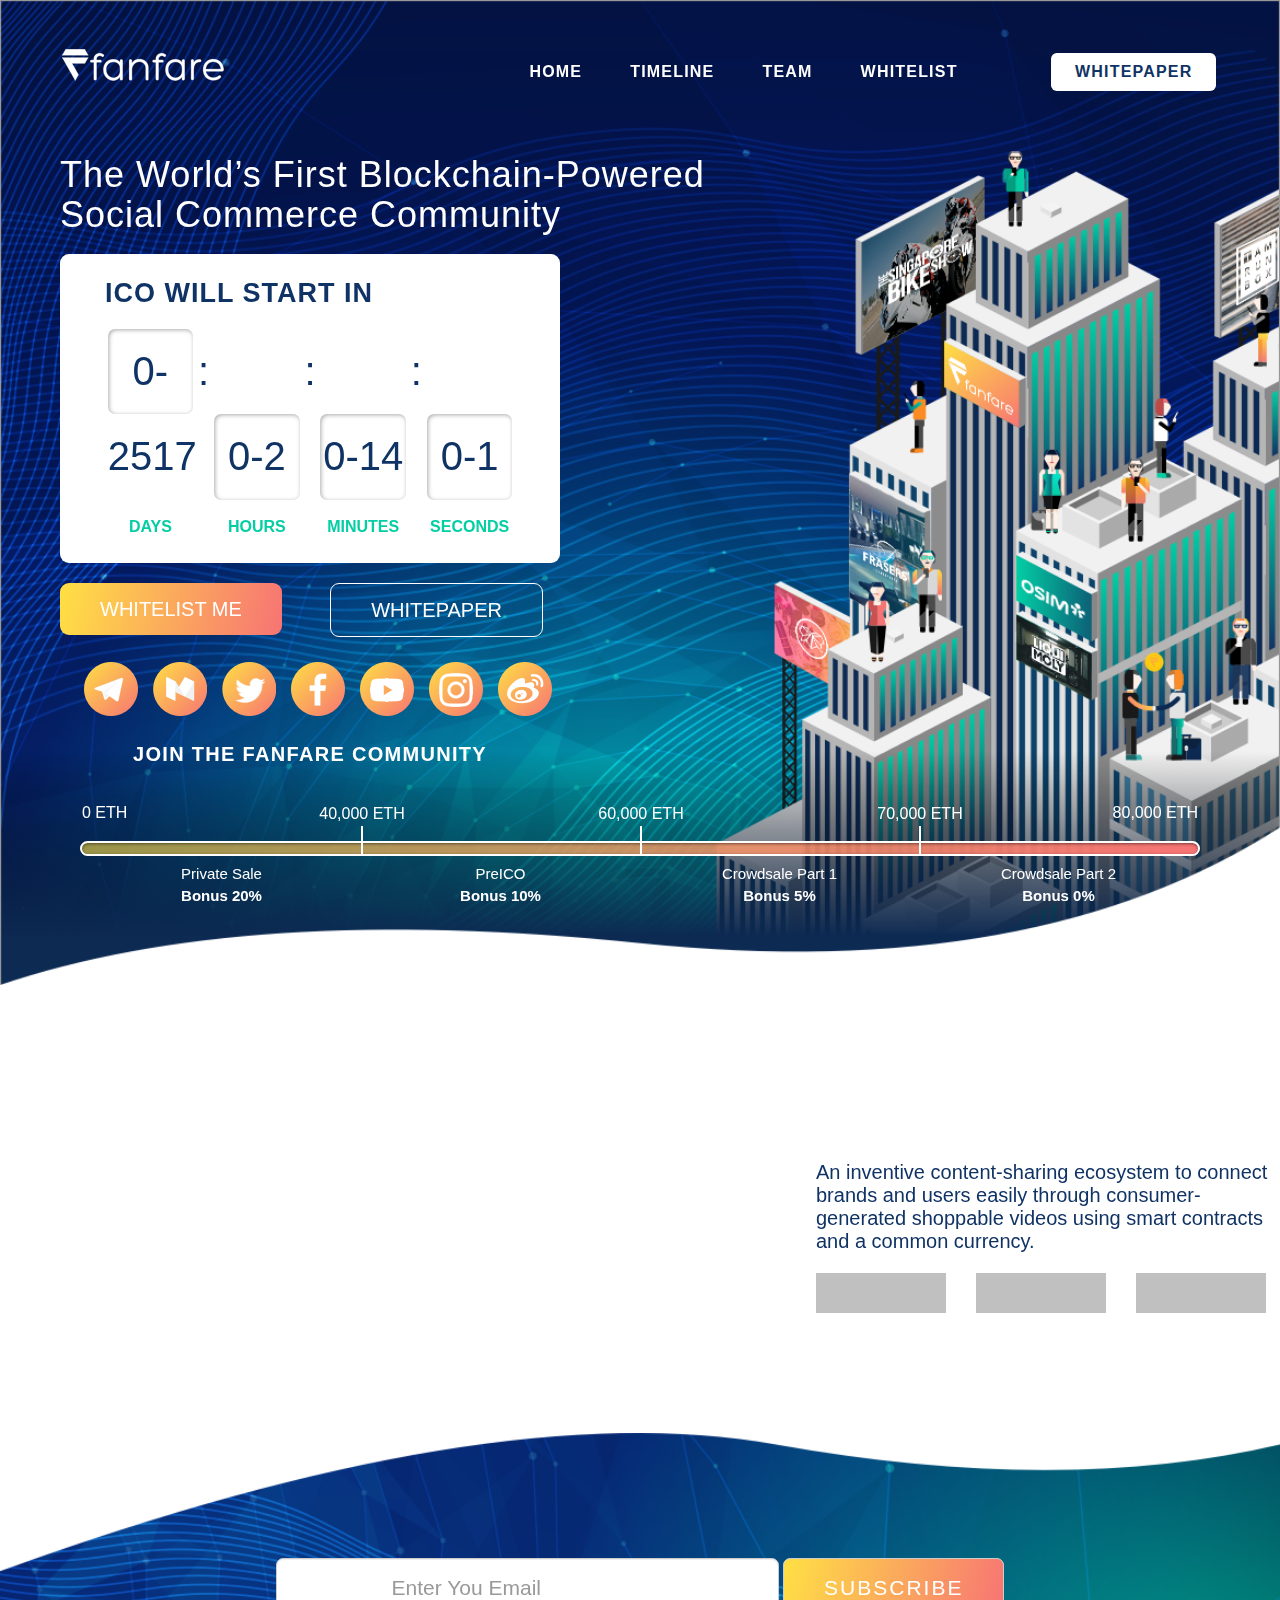
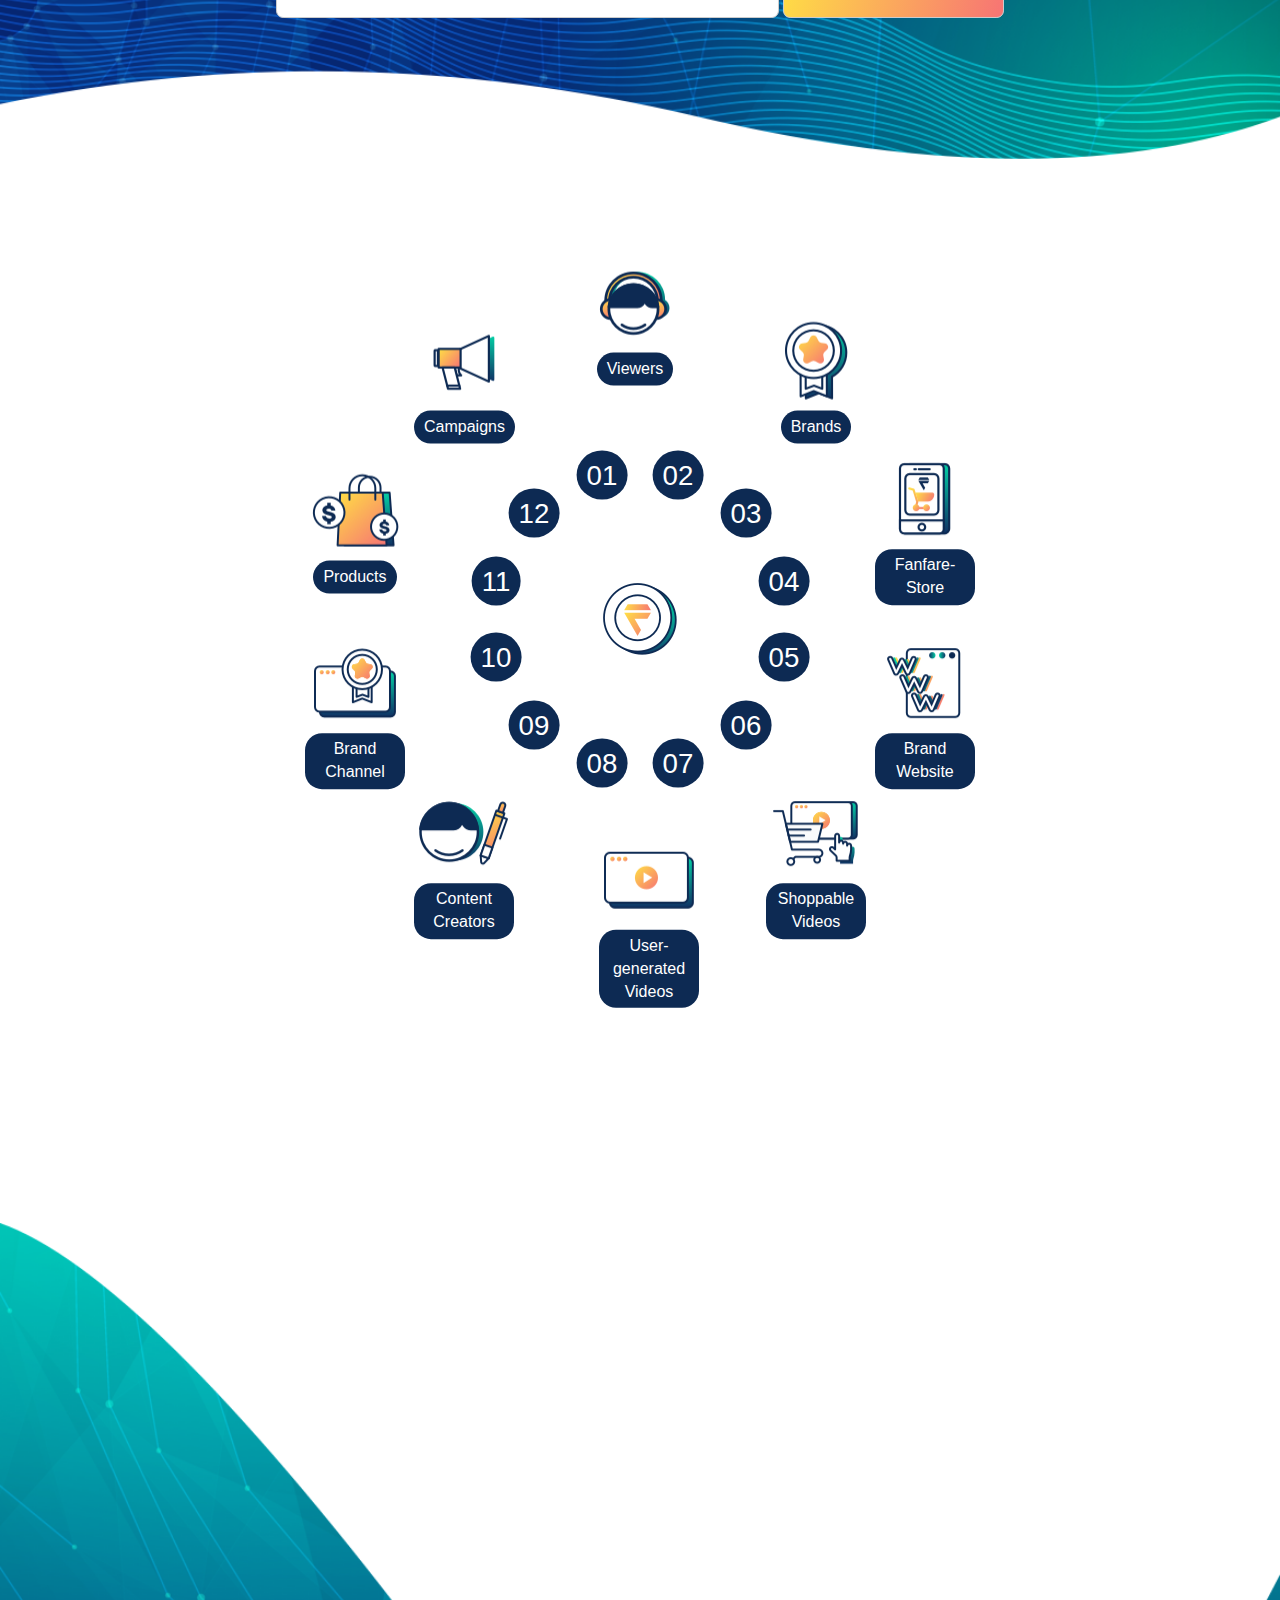
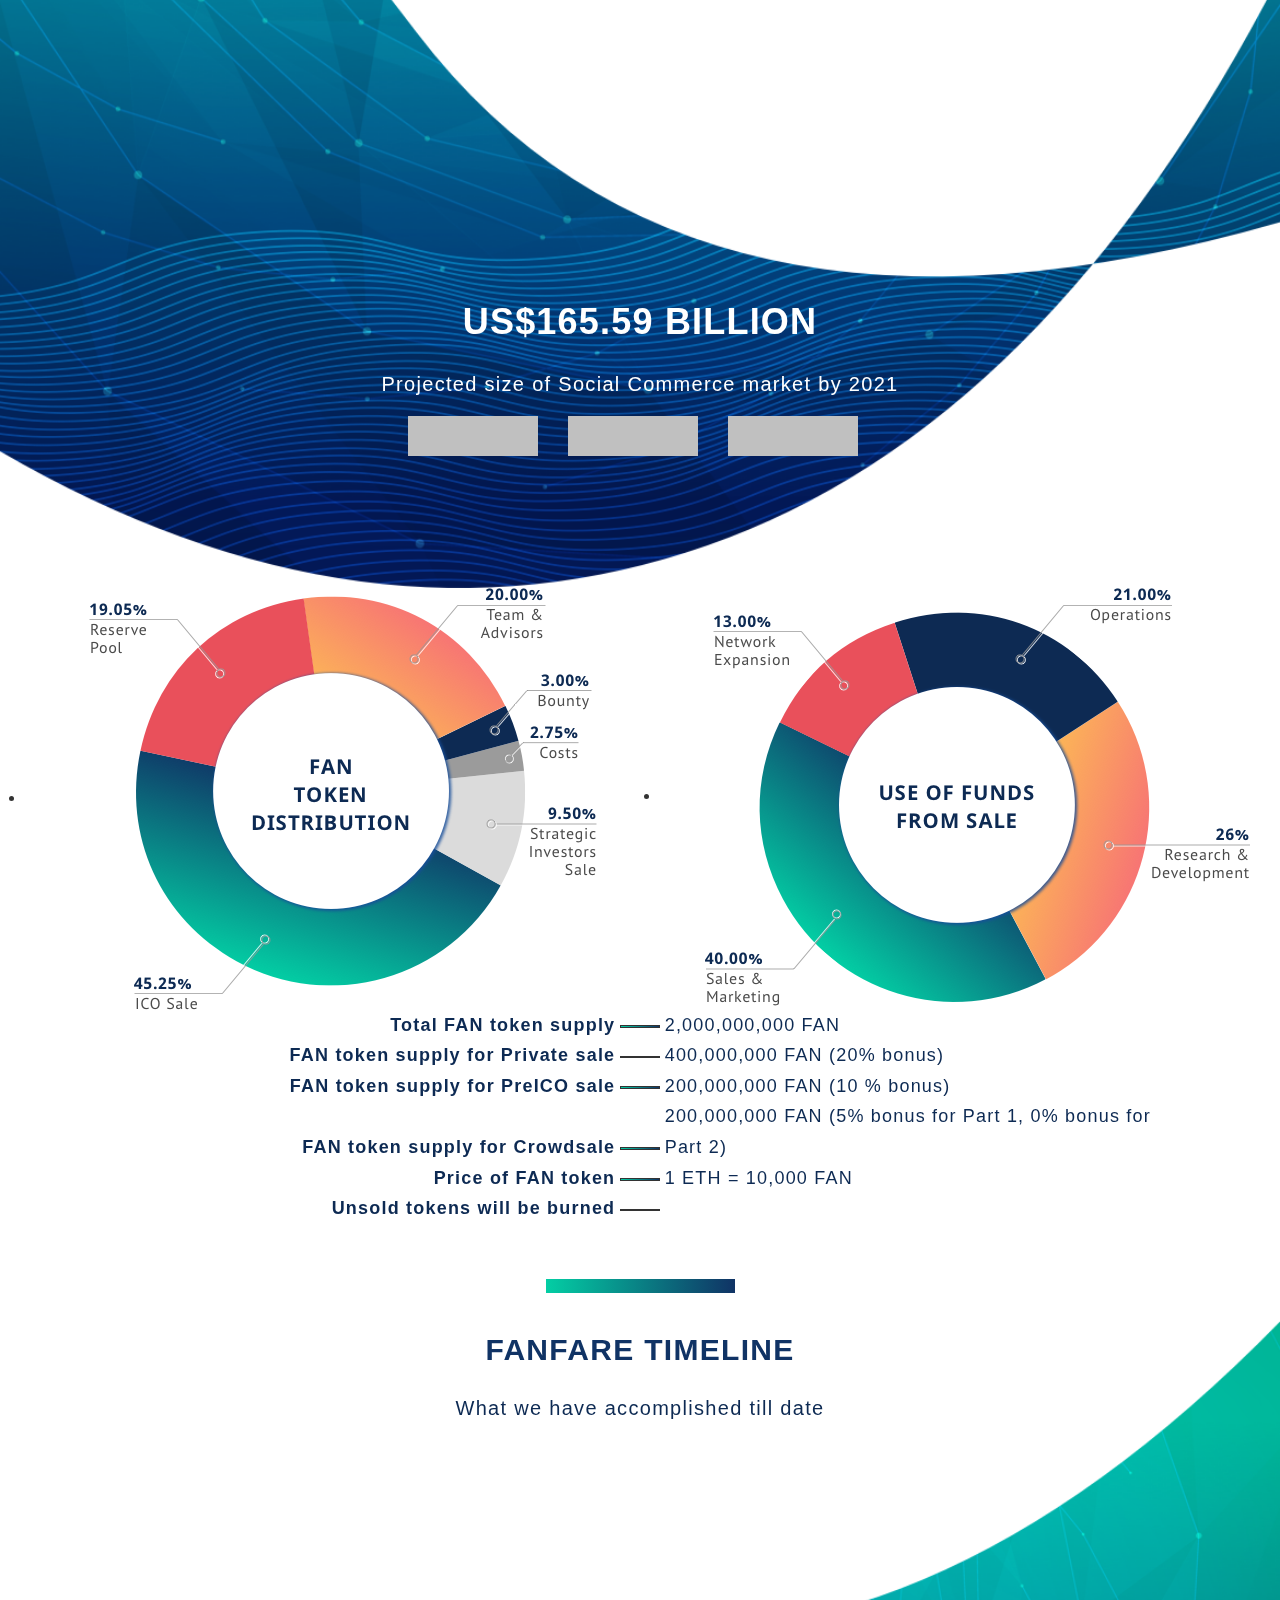
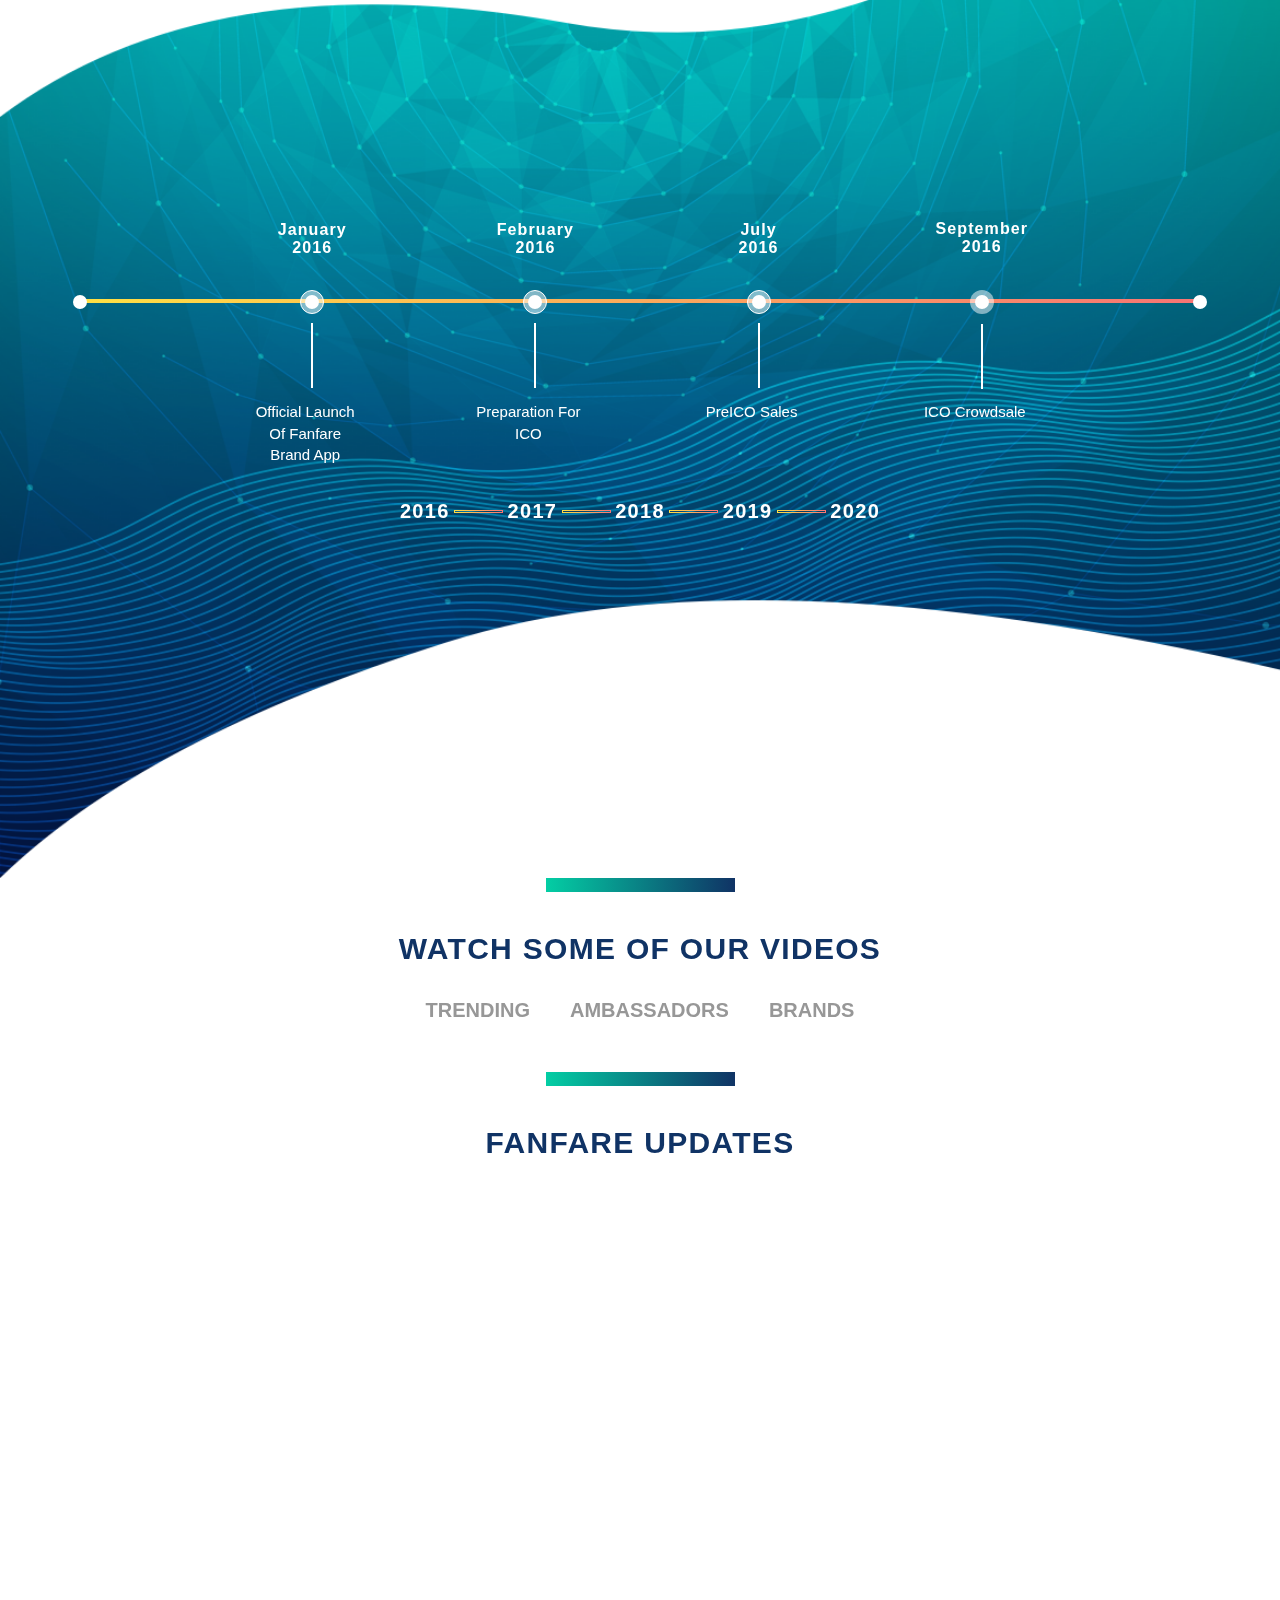
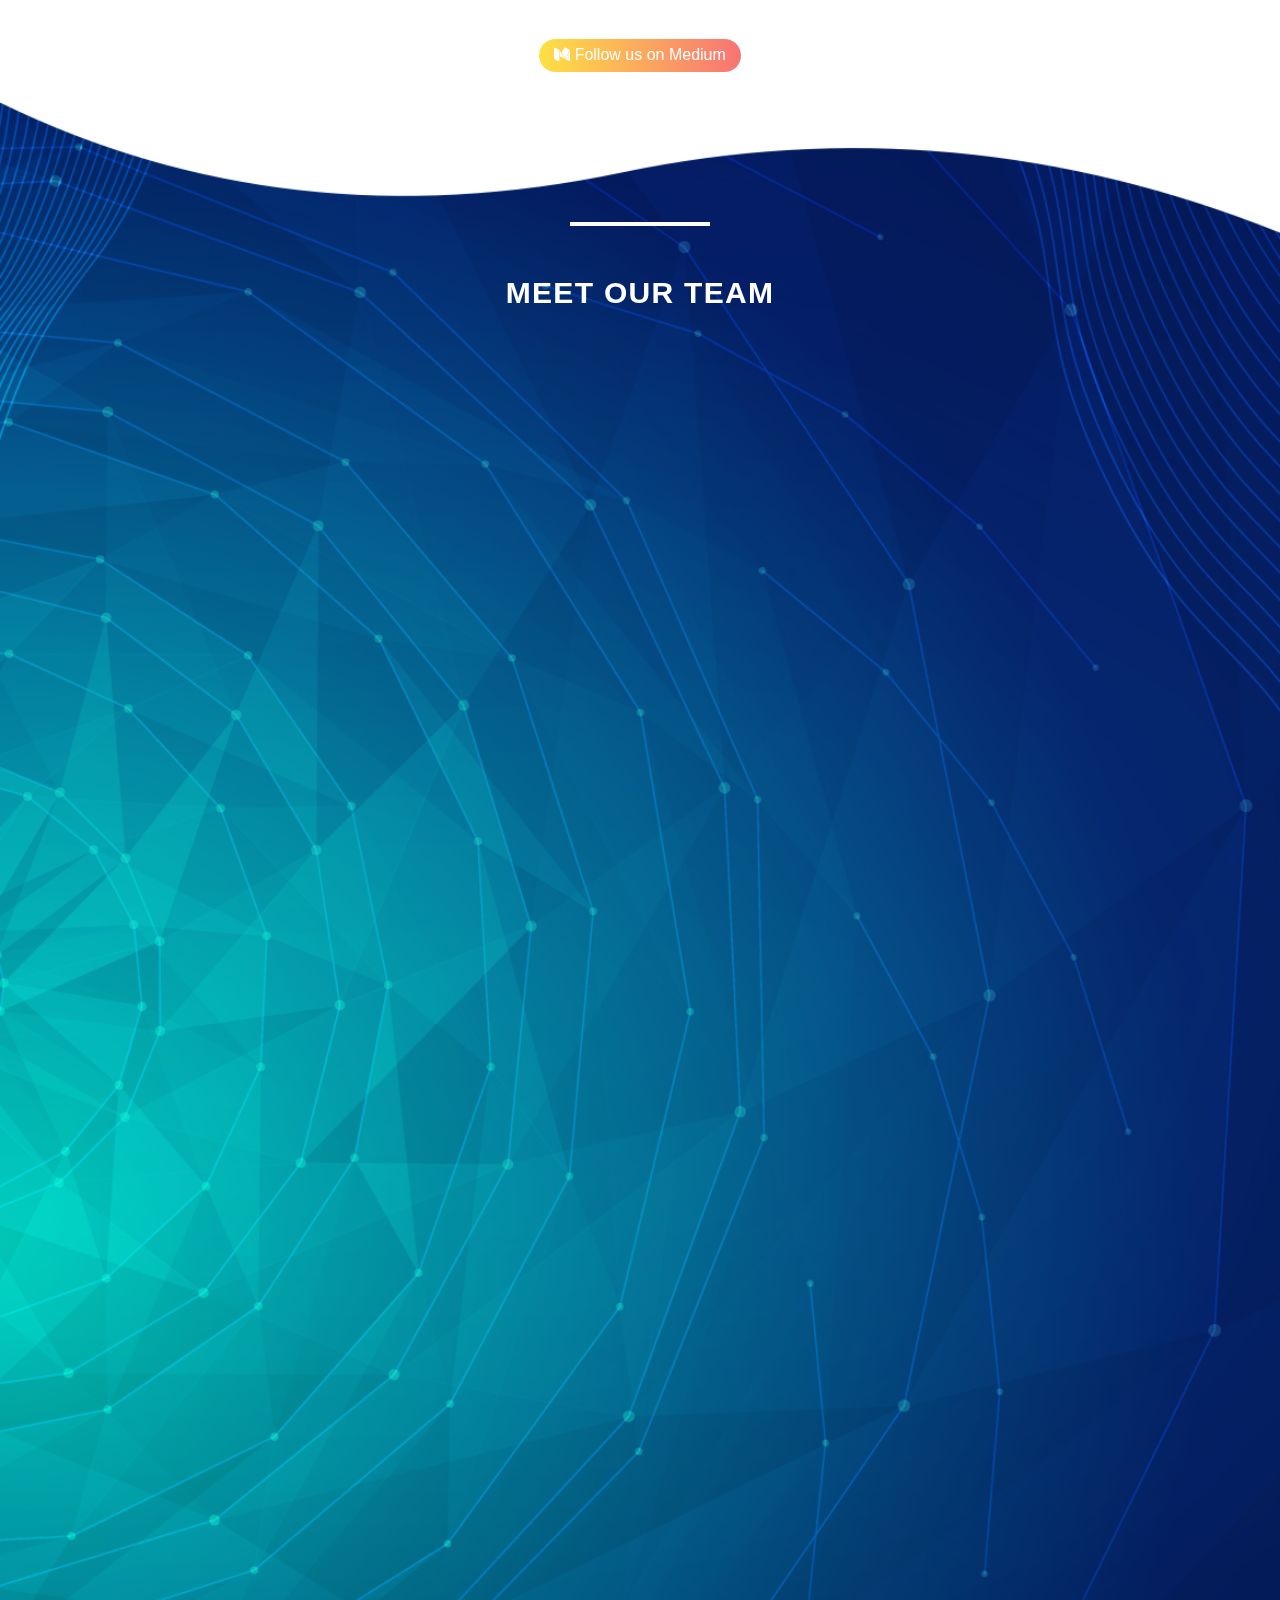
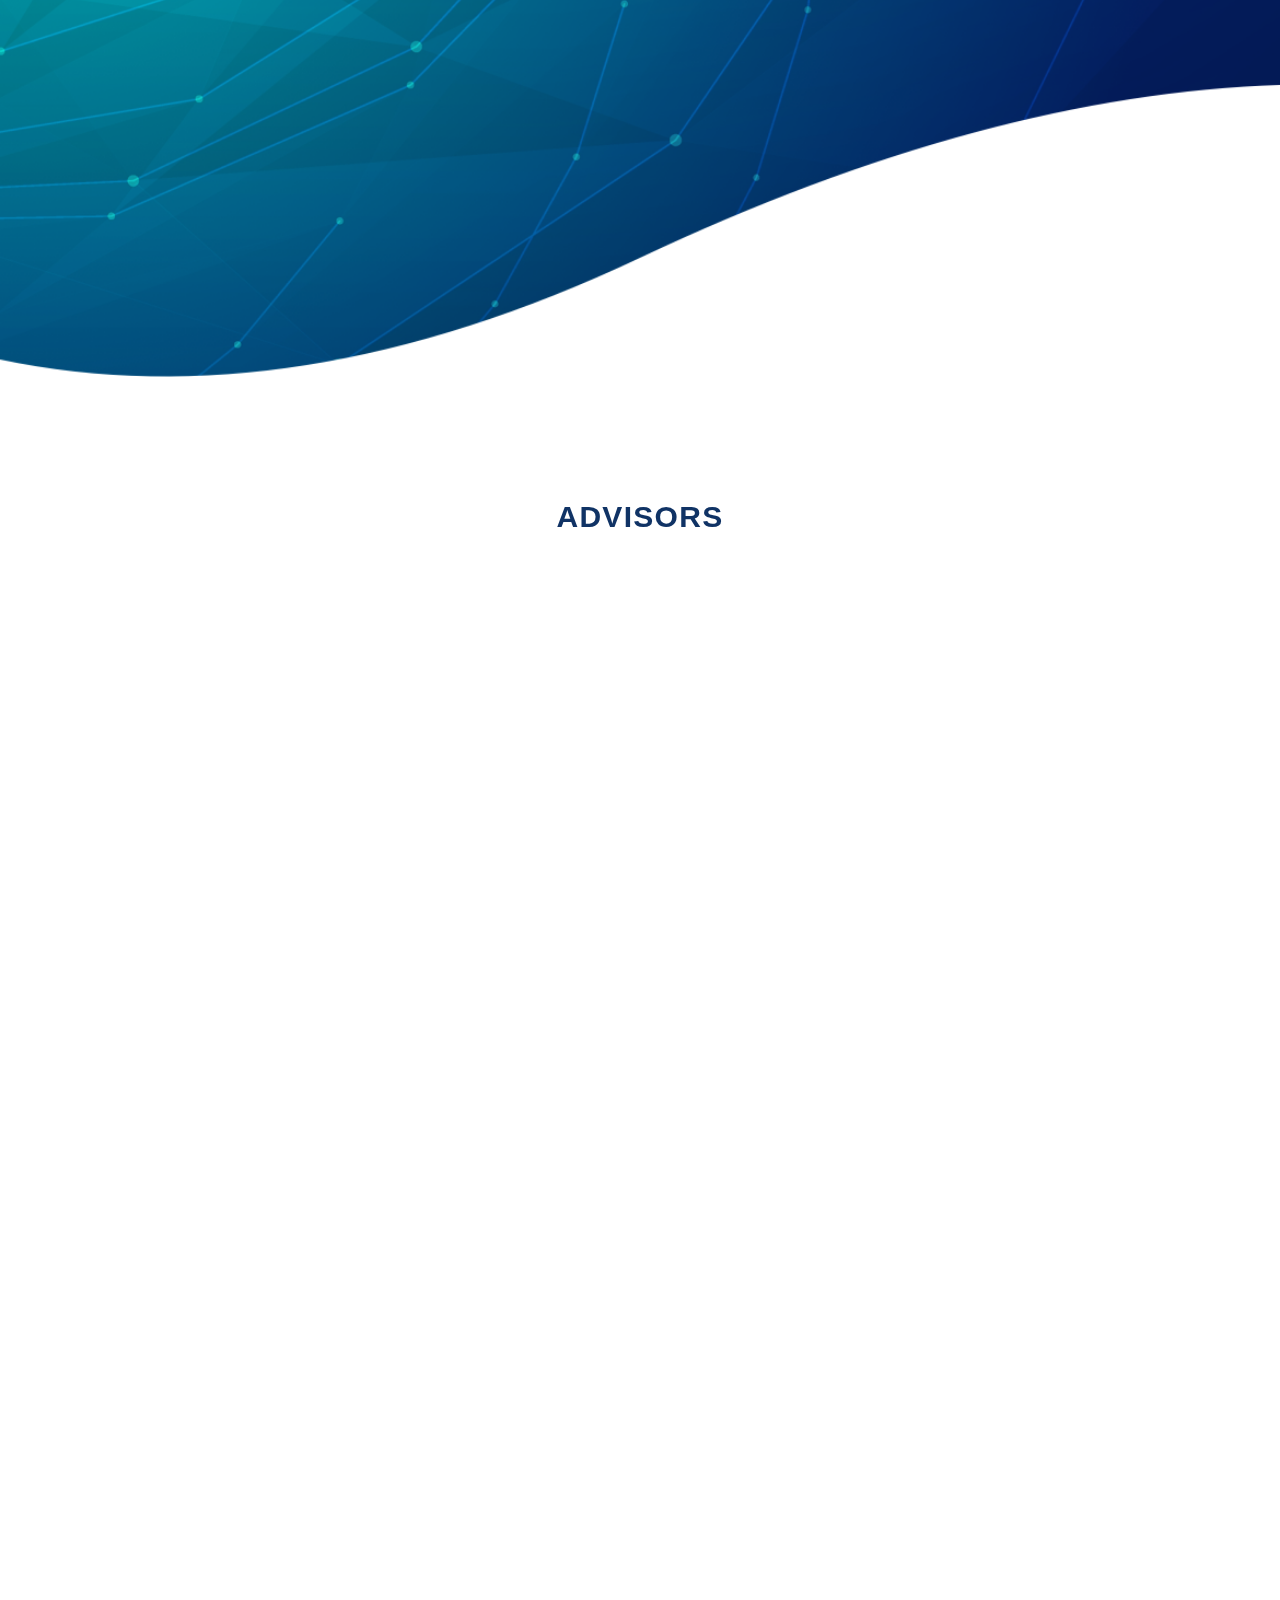
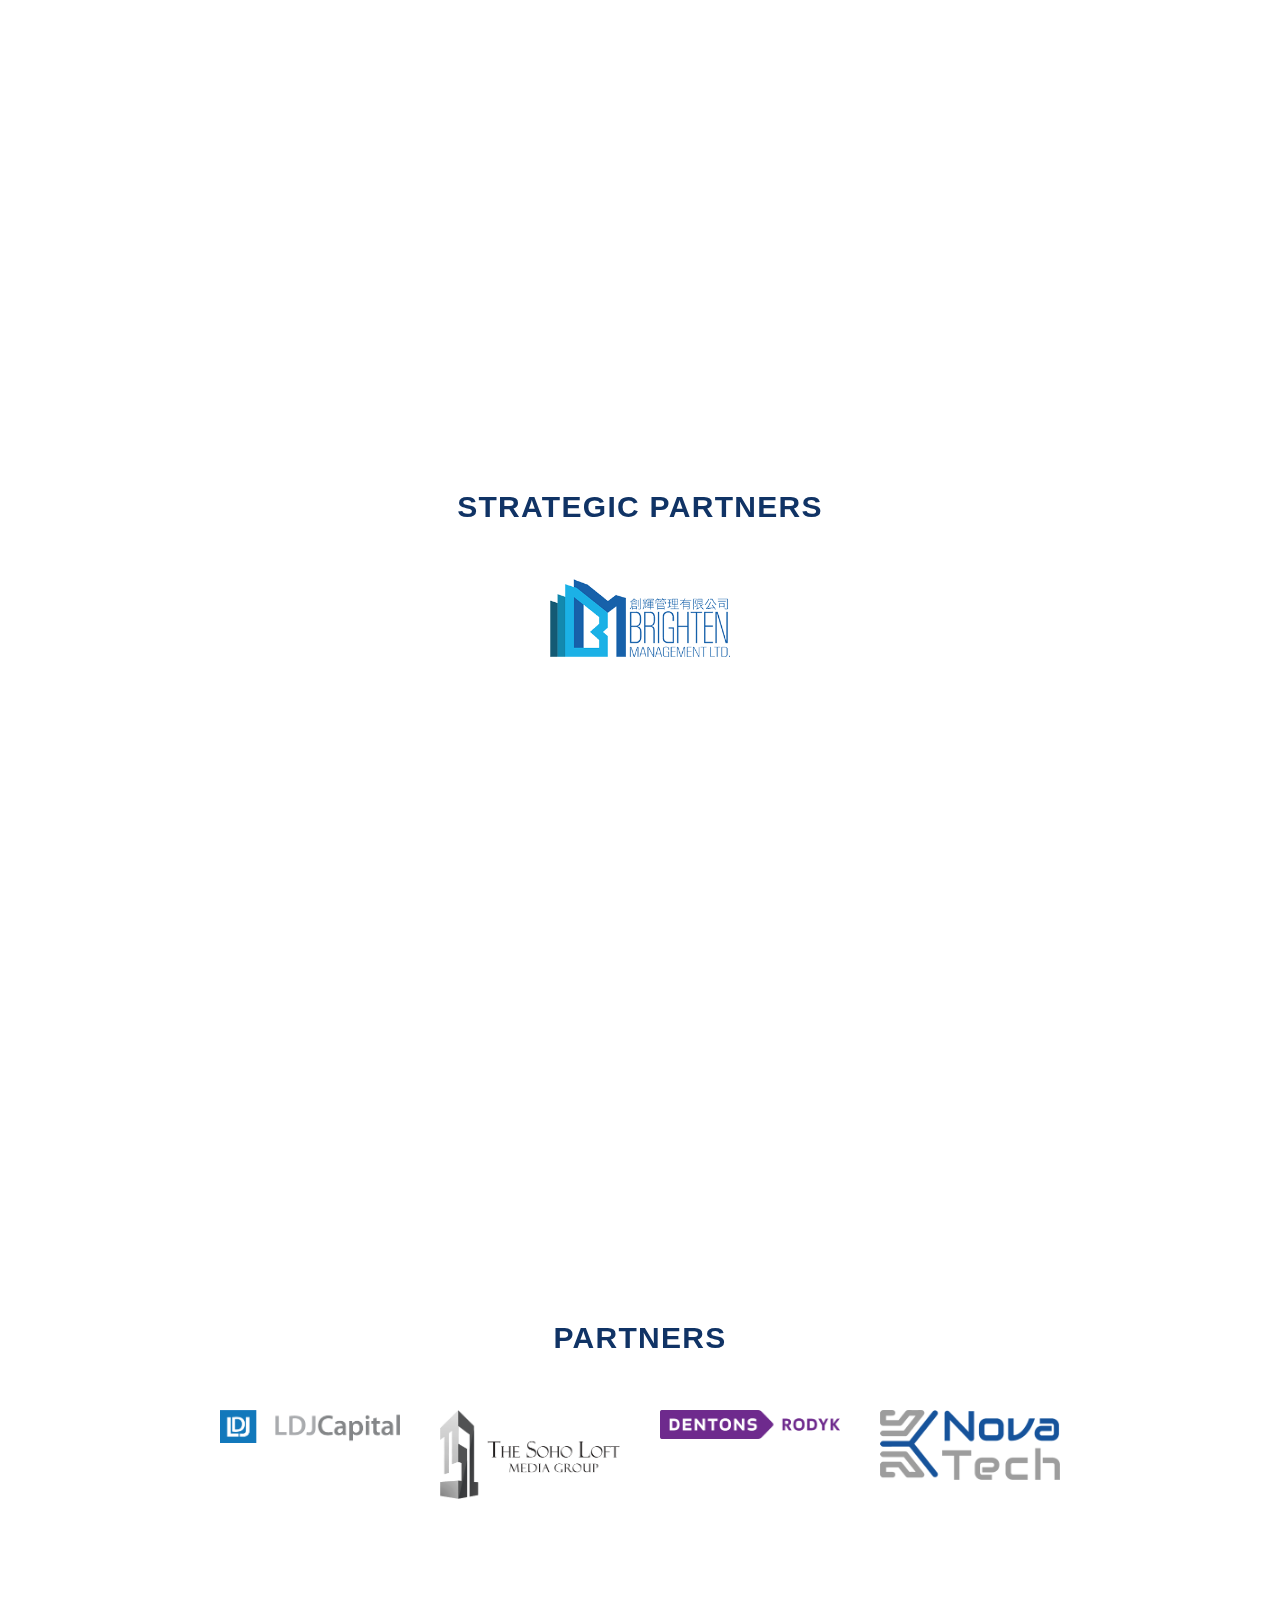
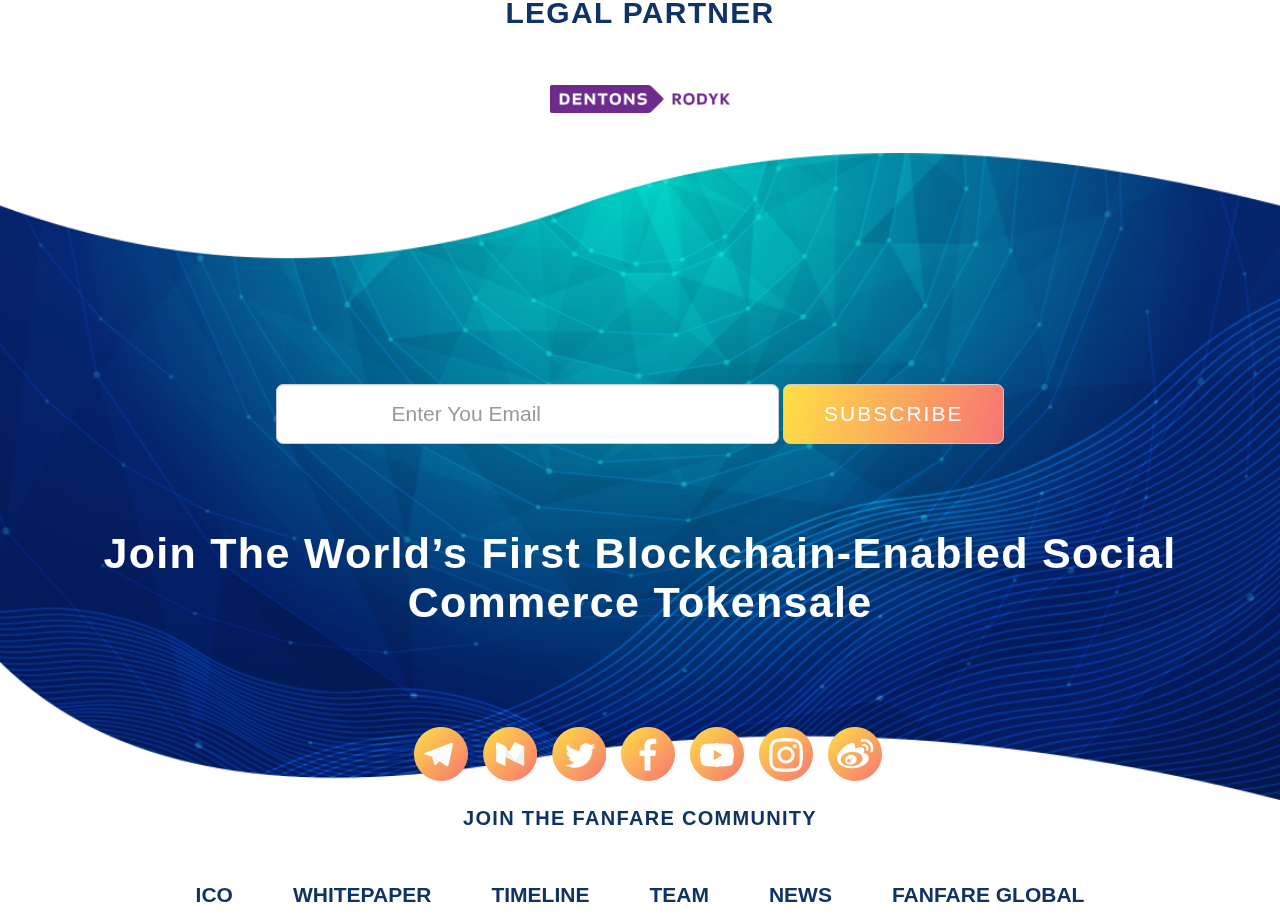
==== index.html @ 4eb3b1dc "up" ====
<!DOCTYPE html>
<html lang="en">
<head>
    <meta charset="UTF-8">
    <title>Title</title>
    <link rel="stylesheet" href="css/bootstrap.css">
    <link rel="stylesheet" href="css/device-mockups.min.css">
    <link rel="stylesheet" href="css/font-awesome.css">
    <link rel="stylesheet" href="css/new-age.min.css">
    <link rel="stylesheet" href="css/owl.carousel.css">
    <link rel="stylesheet" href="css/animate.css">
    <link rel="stylesheet" href="css/aos.css">
    <link rel="stylesheet" href="css/screen.css">
</head>
<body>
<div id="wrapper">
    <div class="container_fluid">
        <div class="w-nav">

            <!-- Navigation -->
            <nav class="navbar navbar-expand-lg navbar-light" id="mainNav">
                <div class="row">
                    <div class="col-sm-12">
                        <div class="container_fluid">
                            <a class="logo navbar-brand js-scroll-trigger" href="#page-top">Logo</a>
                            <button type="button" class="navbar-toggle collapsed" data-toggle="collapse"
                                    data-target="#navbarResponsive" aria-expanded="false"
                                    aria-controls="navbarResponsive">
                                <span class="sr-only">Toggle navigation</span>
                                <span class="icon-bar"></span>
                                <span class="icon-bar"></span>
                                <span class="icon-bar"></span>
                            </button>
                            <div class="collapse navbar-collapse" id="navbarResponsive">
                                <ul class="navbar-nav ml-auto mr-auto">
                                    <li class="nav-item">
                                        <a class="nav-link js-scroll-trigger" href="#download">Home</a>
                                    </li>
                                    <li class="nav-item">
                                        <a class="nav-link js-scroll-trigger" href="#features">TimeLine</a>
                                    </li>
                                    <li class="nav-item">
                                        <a class="nav-link js-scroll-trigger" href="#contact">Team</a>
                                    </li>
                                    <li class="nav-item">
                                        <a class="nav-link js-scroll-trigger" href="#contact">WhiteList</a>
                                    </li>
                                    <li class="nav-item">
                                        <a class="nav-link js-scroll-trigger white_paper" href="#contact">WhitePaper</a>
                                    </li>
                                </ul>
                            </div>
                        </div>
                    </div>
                </div>
            </nav>
        </div>
    </div>

    <header>
        <div class="container_fluid">
            <div class="c-body">
                <h2 class="text-left animated fadeInUp">The World’s First Blockchain-Powered
                    Social Commerce Community</h2>
                <div class="c-event">
                    <h3>ICO will start in</h3>
                    <div class="numb">
                        <div class="box"><span>
                        <div class="days">00</div>
                        <strong>days</strong>
                    </span>
                            <span class="plit">:</span>
                            <span>
                        <div class="hours">00</div>
                        <strong>hours</strong>
                    </span>
                            <span class="plit">:</span>
                            <span>
                        <div class="minutes">00</div>
                        <strong>minutes</strong>
                    </span>
                            <span class="plit">:</span>
                            <span>
                        <div class="seconds">00</div>
                        <strong>seconds</strong>
                    </span></div>
                    </div>
                </div>
                <div class="c-action">
                    <a href="#" class="white_list btn_primary_dc">whitelist me</a>
                    <a href="#" class="white_papers btn_primary_dc">whitepaper</a>
                </div>
                <div class="c-fanfare">
                    <div class="text-center">
                        <ul>
                            <li>
                                <a href="#" class="an"></a>
                            </li>
                            <li>
                                <a href="#" class="bn"></a>
                            </li>
                            <li>
                                <a href="#" class="cn"></a>
                            </li>
                            <li>
                                <a href="#" class="dn"></a>
                            </li>
                            <li>
                                <a href="#" class="en"></a>
                            </li>
                            <li>
                                <a href="#" class="fn"></a>
                            </li>
                            <li>
                                <a href="#" class="gn"></a>
                            </li>
                        </ul>
                    </div>
                    <p>Join the Fanfare Community</p>
                </div>
            </div>
            <div class="time_line">
                <div class="inner">
                    <div class="chart_line">
                        <div class="v_line">
                            <span>0 eth</span>
                        </div>
                        <div class="v_line">
                            <span>40,000 eth</span>
                        </div>
                        <div class="v_line">
                            <span>60,000 eth</span>
                        </div>
                        <div class="v_line">
                            <span>70,000 eth</span>
                        </div>
                        <div class="v_line">
                            <span>80,000 eth</span>
                        </div>
                    </div>
                    <div class="groups">
                        <div class="group">
                            <div class="iens">
                                <span>Private Sale</span>
                                <strong>Bonus 20%</strong>
                            </div>
                        </div>
                        <div class="group">
                            <div class="iens">
                                <span>PreICO</span>
                                <strong>Bonus 10%</strong>
                            </div>
                        </div>
                        <div class="group">
                            <div class="iens">
                                <span>Crowdsale Part 1</span>
                                <strong>Bonus 5%</strong>
                            </div>
                        </div>
                        <div class="group">
                            <div class="iens">
                                <span>Crowdsale Part 2</span>
                                <strong>Bonus 0%</strong>
                            </div>
                        </div>
                    </div>
                </div>
            </div>
        </div>
    </header>
    <section class="cn-contact">
        <div class="container_fluid">
            <div class="contact_us">
                <div class="product_phone">
                    <div class="c-img-prod" data-aos="fade-right">
                        <img src="images/phones/ipx1.png" alt="">
                    </div>
                </div>
                <div class="con-text">
                    <p>
                        An inventive content-sharing ecosystem to connect brands and users easily through
                        consumer-generated shoppable videos using smart contracts and a common currency.
                    </p>
                    <div class="text-left">
                        <ul>
                            <li>
                                <a href="#" class="am btn_primary_dc"></a>
                            </li>
                            <li>
                                <a href="#" class="am btn_primary_dc"></a>
                            </li>
                            <li>
                                <a href="#" class="am btn_primary_dc"></a>
                            </li>
                        </ul>
                    </div>
                </div>
                <div class="clear-all">
                    <form class="form-inline">
                        <div class="form-group">
                            <input type="email" class="form-control" id="email" placeholder="Enter You Email">
                        </div>
                        <button type="submit" class="btn btn-default btn_primary_dc">Subscribe</button>
                    </form>
                </div>
                <div class="circle_xecu">
                    <div class="inner">
                        <div class="circle_organge"></div>
                        <div class="icon_item icon-center"></div>
                        <ul class="initial">
                            <li>
                                <a href="#">01</a>
                            </li>
                            <li>
                                <a href="#">02</a>
                            </li>
                            <li>
                                <a href="#">03</a>
                            </li>
                            <li>
                                <a href="#">04</a>
                            </li>
                            <li>
                                <a href="#">05</a>
                            </li>
                            <li>
                                <a href="#">06</a>
                            </li>
                            <li>
                                <a href="#">07</a>
                            </li>
                            <li>
                                <a href="#">08</a>
                            </li>
                            <li>
                                <a href="#">09</a>
                            </li>
                            <li>
                                <a href="#">10</a>
                            </li>
                            <li>
                                <a href="#">11</a>
                            </li>
                            <li>
                                <a href="#">12</a>
                            </li>
                        </ul>
                        <ul class="initial">
                            <li>
                                <div class="icon_itn">
                                    <img src="images/mapicons/Artboard%20Copy%205.png" alt="">
                                    <span>Viewers</span>
                                </div>
                            </li>
                            <li>
                                <div class="icon_itn">
                                    <img src="images/mapicons/Artboard%20Copy%204.png" alt="">
                                    <span>Brands</span>
                                </div>
                            </li>
                            <li>
                                <div class="icon_itn">
                                    <img src="images/mapicons/Artboard%20Copy%203.png" alt="">
                                    <span>Fanfare-Store</span>
                                </div>
                            </li>
                            <li>
                                <div class="icon_itn">
                                    <img src="images/mapicons/Artboard%20Copy%202.png" alt="">
                                    <span>Brand Website</span>
                                </div>
                            </li>
                            <li>
                                <div class="icon_itn">
                                    <img src="images/mapicons/Artboard%20Copy.png" alt="">
                                    <span>Shoppable Videos</span>
                                </div>
                            </li>
                            <li>
                                <div class="icon_itn">
                                    <img src="images/mapicons/Artboard.png" alt="">
                                    <span>User-generated Videos</span>
                                </div>
                            </li>
                            <li>
                                <div class="icon_itn">
                                    <img src="images/mapicons/Artboard%20Copy%2011.png" alt="">
                                    <span>Content Creators</span>
                                </div>
                            </li>
                            <li>
                                <div class="icon_itn">
                                    <img src="images/mapicons/Artboard%20Copy%208.png" alt="">
                                    <span>Brand Channel</span>
                                </div>
                            </li>
                            <li>
                                <div class="icon_itn">
                                    <img src="images/mapicons/Artboard%20Copy%207.png" alt="">
                                    <span>Products</span>
                                </div>
                            </li>
                            <li>
                                <div class="icon_itn">
                                    <img src="images/mapicons/Artboard%20Copy%206.png" alt="">
                                    <span>Campaigns</span>
                                </div>
                            </li>
                        </ul>
                    </div>
                </div>
                <div class="app_store_prod">
                    <div class="phone_prod">
                        <div class="phone_item phone_left" data-aos="fade-right">
                            <img src="images/phones/phonesipx.jpg" alt="">
                        </div>
                        <div class="phone_item phone_right" data-aos="fade-left">
                            <img src="images/phones/phoness8.png" alt="">
                        </div>
                    </div>
                    <h2>US$165.59 billion</h2>
                    <p>Projected size of Social Commerce market by 2021</p>
                    <div class="con-text">
                        <div class="text-left">
                            <ul>
                                <li>
                                    <a href="#" class="am btn_primary_dc"></a>
                                </li>
                                <li>
                                    <a href="#" class="am btn_primary_dc"></a>
                                </li>
                                <li>
                                    <a href="#" class="am btn_primary_dc"></a>
                                </li>
                            </ul>
                        </div>
                    </div>

                </div>
                <div class="chart_html">
                    <div class="main_chart">
                        <div class="inner_chart" id="chart_anim">
                            <div class="row">
                                <ul>
                                    <li class="col-sm-6">
                                        <div class="chart_left">
                                            <img src="images/charts/chartdesktop1.png" alt="">
                                        </div>
                                    </li>
                                    <li class="col-sm-6">
                                        <div class="chart_right">
                                            <img src="images/charts/chartdesktop2.png" alt="">
                                        </div>
                                    </li>
                                </ul>
                            </div>
                        </div>
                    </div>
                    <div class="detail-chart">
                        <ul>
                            <li>
                                <div class="left">
                                    Total FAN token supply
                                </div>
                                <span></span>
                                <div class="right">
                                    2,000,000,000 FAN
                                </div>
                            </li>
                            <li>
                                <div class="left">
                                    FAN token supply for Private sale
                                </div>
                                <span></span>
                                <div class="right">
                                    400,000,000 FAN (20% bonus)
                                </div>
                            </li>
                            <li>
                                <div class="left">
                                    FAN token supply for PreICO sale
                                </div>
                                <span></span>
                                <div class="right">
                                    200,000,000 FAN (10 % bonus)
                                </div>
                            </li>
                            <li>
                                <div class="left">
                                    FAN token supply for Crowdsale
                                </div>
                                <span></span>
                                <div class="right">
                                    200,000,000 FAN (5% bonus for Part 1, 0% bonus for Part 2)
                                </div>
                            </li>
                            <li>
                                <div class="left">
                                    Price of FAN token
                                </div>
                                <span></span>
                                <div class="right">
                                    1 ETH = 10,000 FAN
                                </div>
                            </li>
                            <li>
                                <div class="left">
                                    Unsold tokens will be burned
                                </div>
                                <span></span>
                                <div class="right">

                                </div>
                            </li>
                        </ul>
                    </div>
                </div>
            </div>
        </div>
    </section>
    <section>
        <div class="container_fluid">
            <div class="fanfare_timeline">
                <span class="line"></span>
                <h2>Fanfare Timeline</h2>
                <p>What we have accomplished till date</p>
                <div class="">
                    <div class="carousel">
                        <div class="owl-carousel owl-theme c-theme owl-single" data-single-item="true"
                             data-auto-play="4000" data-rtl="false">
                            <div class="item" data-hash="twenty_sixteen">
                                <div class="time_line">
                                    <div class="inner">
                                        <div class="chart_line">
                                            <div class="v_line">
                                                <span></span>
                                            </div>
                                            <div class="v_line">
                                                <span>January <br/>2016</span>
                                                <span class="v_line_bottom"></span>
                                            </div>
                                            <div class="v_line">
                                                <span>February <br/>2016</span>
                                                <span class="v_line_bottom"></span>
                                            </div>
                                            <div class="v_line">
                                                <span>July <br/>2016</span>
                                                <span class="v_line_bottom"></span>
                                            </div>
                                            <div class="v_line">
                                                <span>September <br/>2016</span>
                                                <span class="v_line_bottom"></span>
                                            </div>
                                            <div class="v_line">
                                                <span></span>
                                            </div>
                                        </div>
                                        <div class="groups">
                                            <div class="group">
                                            </div>
                                            <div class="group">
                                                <div class="iens">
                                                    <span>Official launch of Fanfare Brand App</span>
                                                </div>
                                            </div>
                                            <div class="group">
                                                <div class="iens">
                                                    <span>Preparation for ICO</span>
                                                </div>
                                            </div>

                                            <div class="group">
                                                <div class="iens">
                                                    <span>PreICO sales</span>
                                                </div>
                                            </div>
                                            <div class="group">
                                                <div class="iens">
                                                    <span>ICO Crowdsale</span>
                                                </div>
                                            </div>
                                            <div class="group">
                                            </div>
                                        </div>
                                    </div>
                                </div>
                            </div>
                            <div class="item" data-hash="twenty_seventeen">
                                <div class="time_line">
                                    <div class="inner">
                                        <div class="chart_line">
                                            <div class="v_line">
                                                <span></span>
                                            </div>
                                            <div class="v_line">
                                                <span>January <br/>2017</span>
                                                <span class="v_line_bottom"></span>
                                            </div>
                                            <div class="v_line">
                                                <span>February <br/>2017</span>
                                                <span class="v_line_bottom"></span>
                                            </div>
                                            <div class="v_line">
                                                <span>July <br/>2017</span>
                                                <span class="v_line_bottom"></span>
                                            </div>
                                            <div class="v_line">
                                                <span>September <br/>2017</span>
                                                <span class="v_line_bottom"></span>
                                            </div>
                                            <div class="v_line">
                                                <span></span>
                                            </div>
                                        </div>
                                        <div class="groups">
                                            <div class="group">
                                            </div>
                                            <div class="group">
                                                <div class="iens">
                                                    <span>Official launch of Fanfare Brand App</span>
                                                </div>
                                            </div>
                                            <div class="group">
                                                <div class="iens">
                                                    <span>Preparation for ICO</span>
                                                </div>
                                            </div>

                                            <div class="group">
                                                <div class="iens">
                                                    <span>PreICO sales</span>
                                                </div>
                                            </div>
                                            <div class="group">
                                                <div class="iens">
                                                    <span>ICO Crowdsale</span>
                                                </div>
                                            </div>
                                            <div class="group">
                                            </div>
                                        </div>
                                    </div>
                                </div>
                            </div>
                            <div class="item" data-hash="twenty_eightteen">
                                <div class="time_line">
                                    <div class="inner">
                                        <div class="chart_line">
                                            <div class="v_line">
                                                <span></span>
                                            </div>
                                            <div class="v_line">
                                                <span>January <br/>2018</span>
                                                <span class="v_line_bottom"></span>
                                            </div>
                                            <div class="v_line">
                                                <span>February <br/>2018</span>
                                                <span class="v_line_bottom"></span>
                                            </div>
                                            <div class="v_line">
                                                <span>July <br/>2018</span>
                                                <span class="v_line_bottom"></span>
                                            </div>
                                            <div class="v_line">
                                                <span>September <br/>2018</span>
                                                <span class="v_line_bottom"></span>
                                            </div>
                                            <div class="v_line">
                                                <span></span>
                                            </div>
                                        </div>
                                        <div class="groups">
                                            <div class="group">
                                            </div>
                                            <div class="group">
                                                <div class="iens">
                                                    <span>Official launch of Fanfare Brand App</span>
                                                </div>
                                            </div>
                                            <div class="group">
                                                <div class="iens">
                                                    <span>Preparation for ICO</span>
                                                </div>
                                            </div>

                                            <div class="group">
                                                <div class="iens">
                                                    <span>PreICO sales</span>
                                                </div>
                                            </div>
                                            <div class="group">
                                                <div class="iens">
                                                    <span>ICO Crowdsale</span>
                                                </div>
                                            </div>
                                            <div class="group">
                                            </div>
                                        </div>
                                    </div>
                                </div>
                            </div>
                            <div class="item" data-hash="twenty_nineteen">
                                <div class="time_line">
                                    <div class="inner">
                                        <div class="chart_line">
                                            <div class="v_line">
                                                <span></span>
                                            </div>
                                            <div class="v_line">
                                                <span>January <br/>2019</span>
                                                <span class="v_line_bottom"></span>
                                            </div>
                                            <div class="v_line">
                                                <span>February <br/>2019</span>
                                                <span class="v_line_bottom"></span>
                                            </div>
                                            <div class="v_line">
                                                <span>July <br/>2019</span>
                                                <span class="v_line_bottom"></span>
                                            </div>
                                            <div class="v_line">
                                                <span>September <br/>2019</span>
                                                <span class="v_line_bottom"></span>
                                            </div>
                                            <div class="v_line">
                                                <span></span>
                                            </div>
                                        </div>
                                        <div class="groups">
                                            <div class="group">
                                            </div>
                                            <div class="group">
                                                <div class="iens">
                                                    <span>Official launch of Fanfare Brand App</span>
                                                </div>
                                            </div>
                                            <div class="group">
                                                <div class="iens">
                                                    <span>Preparation for ICO</span>
                                                </div>
                                            </div>

                                            <div class="group">
                                                <div class="iens">
                                                    <span>PreICO sales</span>
                                                </div>
                                            </div>
                                            <div class="group">
                                                <div class="iens">
                                                    <span>ICO Crowdsale</span>
                                                </div>
                                            </div>
                                            <div class="group">
                                            </div>
                                        </div>
                                    </div>
                                </div>
                            </div>
                            <div class="item" data-hash="twenty_twenty">
                                <div class="time_line">
                                    <div class="inner">
                                        <div class="chart_line">
                                            <div class="v_line">
                                                <span></span>
                                            </div>
                                            <div class="v_line">
                                                <span>January <br/>2020</span>
                                                <span class="v_line_bottom"></span>
                                            </div>
                                            <div class="v_line">
                                                <span>February <br/>2020</span>
                                                <span class="v_line_bottom"></span>
                                            </div>
                                            <div class="v_line">
                                                <span>July <br/>2020</span>
                                                <span class="v_line_bottom"></span>
                                            </div>
                                            <div class="v_line">
                                                <span>September <br/>2020</span>
                                                <span class="v_line_bottom"></span>
                                            </div>
                                            <div class="v_line">
                                                <span></span>
                                            </div>
                                        </div>
                                        <div class="groups">
                                            <div class="group">
                                            </div>
                                            <div class="group">
                                                <div class="iens">
                                                    <span>Official launch of Fanfare Brand App</span>
                                                </div>
                                            </div>
                                            <div class="group">
                                                <div class="iens">
                                                    <span>Preparation for ICO</span>
                                                </div>
                                            </div>

                                            <div class="group">
                                                <div class="iens">
                                                    <span>PreICO sales</span>
                                                </div>
                                            </div>
                                            <div class="group">
                                                <div class="iens">
                                                    <span>ICO Crowdsale</span>
                                                </div>
                                            </div>
                                            <div class="group">
                                            </div>
                                        </div>
                                    </div>
                                </div>
                            </div>
                        </div>
                    </div>
                    <div class="year_time">
                        <a href="#twenty_sixteen">2016</a>
                        <span class="dash_y"></span>
                        <a href="#twenty_seventeen">2017</a>
                        <span class="dash_y"></span>
                        <a href="#twenty_eightteen">2018</a>
                        <span class="dash_y"></span>
                        <a href="#twenty_nineteen">2019</a>
                        <span class="dash_y"></span>
                        <a href="#twenty_twenty">2020</a>
                    </div>
                </div>
            </div>
        </div>
    </section>
    <section>
        <div class="container_fluid_fluid">
            <div class="watch_videos">
                <span class="line"></span>
                <h2>Watch some of our videos</h2>
                <div class="">
                    <div class="titles">
                        <ul>
                            <li>
                                <a class="" href="#trending">Trending</a>
                            </li>
                            <li>
                                <a href="#ambas">Ambassadors</a>
                            </li>
                            <li>
                                <a href="#brand">Brands</a>
                            </li>
                        </ul>
                    </div>
                    <div class="carousel">
                        <div class="owl-carousel owl-theme c-theme owl-single" data-single-item="true"
                             data-auto-play="4000" data-rtl="false">
                            <div class="item" data-hash="trending">
                                <div class="col-sm-4" data-aos="zoom-in">
                                    <div class="c-content-media-2 c-bg-img-center">
                                        <div class="c-panel">
                                            <div class="videos embed-responsive embed-responsive-16by9">
                                                <video class="embed-responsive-item" width="400">
                                                    <source src="images/mov_bbb.mp4" type="video/mp4">
                                                    <source src="images/mov_bbb.ogg" type="video/ogg">
                                                    Your browser does not support HTML5 video.
                                                </video>
                                                <div class="thumbnails">
                                                    <img class="img-responsive"
                                                         src="images/videos/FFtokentrending-3.jpg" alt="">
                                                </div>
                                                <a href="#" class="btn_play"></a>
                                            </div>
                                        </div>
                                    </div>
                                </div>

                                <div class="col-sm-4" data-aos="zoom-in">
                                    <div class="c-content-media-2 c-bg-img-center">
                                        <div class="c-panel">
                                            <div class="videos embed-responsive embed-responsive-16by9">
                                                <video class="embed-responsive-item" width="400">
                                                    <source src="images/mov_bbb.mp4" type="video/mp4">
                                                    <source src="images/mov_bbb.ogg" type="video/ogg">
                                                    Your browser does not support HTML5 video.
                                                </video>
                                                <div class="thumbnails">
                                                    <img class="img-responsive"
                                                         src="images/videos/FFtokentrending-3.jpg" alt="">
                                                </div>
                                                <a href="#" class="btn_play"></a>
                                            </div>
                                        </div>
                                    </div>
                                </div>
                                <div class="col-sm-4" data-aos="zoom-in">
                                    <div class="c-content-media-2 c-bg-img-center">
                                        <div class="c-panel">
                                            <div class="videos embed-responsive embed-responsive-16by9">
                                                <video class="embed-responsive-item" width="400">
                                                    <source src="images/mov_bbb.mp4" type="video/mp4">
                                                    <source src="images/mov_bbb.ogg" type="video/ogg">
                                                    Your browser does not support HTML5 video.
                                                </video>
                                                <div class="thumbnails">
                                                    <img class="img-responsive"
                                                         src="images/videos/FFtokentrending-3.jpg" alt="">
                                                </div>
                                                <a href="#" class="btn_play"></a>
                                            </div>
                                        </div>
                                    </div>
                                </div>
                                <div class="col-sm-4" data-aos="zoom-in">
                                    <div class="c-content-media-2 c-bg-img-center">
                                        <div class="c-panel">
                                            <div class="videos embed-responsive embed-responsive-16by9">
                                                <video class="embed-responsive-item" width="400">
                                                    <source src="images/mov_bbb.mp4" type="video/mp4">
                                                    <source src="images/mov_bbb.ogg" type="video/ogg">
                                                    Your browser does not support HTML5 video.
                                                </video>
                                                <div class="thumbnails">
                                                    <img class="img-responsive"
                                                         src="images/videos/FFtokentrending-3.jpg" alt="">
                                                </div>
                                                <a href="#" class="btn_play"></a>
                                            </div>
                                        </div>
                                    </div>
                                </div>
                                <div class="col-sm-4" data-aos="zoom-in">
                                    <div class="c-content-media-2 c-bg-img-center">
                                        <div class="c-panel">
                                            <div class="videos embed-responsive embed-responsive-16by9">
                                                <video class="embed-responsive-item" width="400">
                                                    <source src="images/mov_bbb.mp4" type="video/mp4">
                                                    <source src="images/mov_bbb.ogg" type="video/ogg">
                                                    Your browser does not support HTML5 video.
                                                </video>
                                                <div class="thumbnails">
                                                    <img class="img-responsive"
                                                         src="images/videos/FFtokentrending-3.jpg" alt="">
                                                </div>
                                                <a href="#" class="btn_play"></a>
                                            </div>
                                        </div>
                                    </div>
                                </div>
                                <div class="col-sm-4" data-aos="zoom-in">
                                    <div class="c-content-media-2 c-bg-img-center">
                                        <div class="c-panel">
                                            <div class="videos embed-responsive embed-responsive-16by9">
                                                <video class="embed-responsive-item" width="400">
                                                    <source src="images/mov_bbb.mp4" type="video/mp4">
                                                    <source src="images/mov_bbb.ogg" type="video/ogg">
                                                    Your browser does not support HTML5 video.
                                                </video>
                                                <div class="thumbnails">
                                                    <img class="img-responsive"
                                                         src="images/videos/FFtokentrending-3.jpg" alt="">
                                                </div>
                                                <a href="#" class="btn_play"></a>
                                            </div>
                                        </div>
                                    </div>
                                </div>
                            </div>
                            <div class="item" data-hash="ambas">
                                <div class="col-sm-4" data-aos="zoom-in">
                                    <div class="c-content-media-2 c-bg-img-center">
                                        <div class="c-panel">
                                            <div class="videos embed-responsive embed-responsive-16by9">
                                                <video class="embed-responsive-item" width="400">
                                                    <source src="images/mov_bbb.mp4" type="video/mp4">
                                                    <source src="images/mov_bbb.ogg" type="video/ogg">
                                                    Your browser does not support HTML5 video.
                                                </video>
                                                <div class="thumbnails">
                                                    <img class="img-responsive"
                                                         src="images/videos/FFtokentrending-3.jpg" alt="">
                                                </div>
                                                <a href="#" class="btn_play"></a>
                                            </div>
                                        </div>
                                    </div>
                                </div>
                                <div class="col-sm-4" data-aos="zoom-in">
                                    <div class="c-content-media-2 c-bg-img-center">
                                        <div class="c-panel">
                                            <div class="videos embed-responsive embed-responsive-16by9">
                                                <video class="embed-responsive-item" width="400">
                                                    <source src="images/mov_bbb.mp4" type="video/mp4">
                                                    <source src="images/mov_bbb.ogg" type="video/ogg">
                                                    Your browser does not support HTML5 video.
                                                </video>
                                                <div class="thumbnails">
                                                    <img class="img-responsive"
                                                         src="images/videos/FFtokentrending-3.jpg" alt="">
                                                </div>
                                                <a href="#" class="btn_play"></a>
                                            </div>
                                        </div>
                                    </div>
                                </div>
                                <div class="col-sm-4" data-aos="zoom-in">
                                    <div class="c-content-media-2 c-bg-img-center">
                                        <div class="c-panel">
                                            <div class="videos embed-responsive embed-responsive-16by9">
                                                <video class="embed-responsive-item" width="400">
                                                    <source src="images/mov_bbb.mp4" type="video/mp4">
                                                    <source src="images/mov_bbb.ogg" type="video/ogg">
                                                    Your browser does not support HTML5 video.
                                                </video>
                                                <div class="thumbnails">
                                                    <img class="img-responsive"
                                                         src="images/videos/FFtokentrending-3.jpg" alt="">
                                                </div>
                                                <a href="#" class="btn_play"></a>
                                            </div>
                                        </div>
                                    </div>
                                </div>
                                <div class="col-sm-4" data-aos="zoom-in">
                                    <div class="c-content-media-2 c-bg-img-center">
                                        <div class="c-panel">
                                            <div class="videos embed-responsive embed-responsive-16by9">
                                                <video class="embed-responsive-item" width="400">
                                                    <source src="images/mov_bbb.mp4" type="video/mp4">
                                                    <source src="images/mov_bbb.ogg" type="video/ogg">
                                                    Your browser does not support HTML5 video.
                                                </video>
                                                <div class="thumbnails">
                                                    <img class="img-responsive"
                                                         src="images/videos/FFtokentrending-3.jpg" alt="">
                                                </div>
                                                <a href="#" class="btn_play"></a>
                                            </div>
                                        </div>
                                    </div>
                                </div>
                                <div class="col-sm-4" data-aos="zoom-in">
                                    <div class="c-content-media-2 c-bg-img-center">
                                        <div class="c-panel">
                                            <div class="videos embed-responsive embed-responsive-16by9">
                                                <video class="embed-responsive-item" width="400">
                                                    <source src="images/mov_bbb.mp4" type="video/mp4">
                                                    <source src="images/mov_bbb.ogg" type="video/ogg">
                                                    Your browser does not support HTML5 video.
                                                </video>
                                                <div class="thumbnails">
                                                    <img class="img-responsive"
                                                         src="images/videos/FFtokentrending-3.jpg" alt="">
                                                </div>
                                                <a href="#" class="btn_play"></a>
                                            </div>
                                        </div>
                                    </div>
                                </div>
                                <div class="col-sm-4" data-aos="zoom-in">
                                    <div class="c-content-media-2 c-bg-img-center">
                                        <div class="c-panel">
                                            <div class="videos embed-responsive embed-responsive-16by9">
                                                <video class="embed-responsive-item" width="400">
                                                    <source src="images/mov_bbb.mp4" type="video/mp4">
                                                    <source src="images/mov_bbb.ogg" type="video/ogg">
                                                    Your browser does not support HTML5 video.
                                                </video>
                                                <div class="thumbnails">
                                                    <img class="img-responsive"
                                                         src="images/videos/FFtokentrending-3.jpg" alt="">
                                                </div>
                                                <a href="#" class="btn_play"></a>
                                            </div>
                                        </div>
                                    </div>
                                </div>
                            </div>
                            <div class="item" data-hash="brand">
                                <div class="col-sm-4" data-aos="zoom-in">
                                    <div class="c-content-media-2 c-bg-img-center">
                                        <div class="c-panel">
                                            <div class="videos embed-responsive embed-responsive-16by9">
                                                <video class="embed-responsive-item" width="400">
                                                    <source src="images/mov_bbb.mp4" type="video/mp4">
                                                    <source src="images/mov_bbb.ogg" type="video/ogg">
                                                    Your browser does not support HTML5 video.
                                                </video>
                                                <div class="thumbnails">
                                                    <img class="img-responsive"
                                                         src="images/videos/FFtokentrending-3.jpg" alt="">
                                                </div>
                                                <a href="#" class="btn_play"></a>
                                            </div>
                                        </div>
                                    </div>
                                </div>
                                <div class="col-sm-4" data-aos="zoom-in">
                                    <div class="c-content-media-2 c-bg-img-center">
                                        <div class="c-panel">
                                            <div class="videos embed-responsive embed-responsive-16by9">
                                                <video class="embed-responsive-item" width="400">
                                                    <source src="images/mov_bbb.mp4" type="video/mp4">
                                                    <source src="images/mov_bbb.ogg" type="video/ogg">
                                                    Your browser does not support HTML5 video.
                                                </video>
                                                <div class="thumbnails">
                                                    <img class="img-responsive"
                                                         src="images/videos/FFtokentrending-3.jpg" alt="">
                                                </div>
                                                <a href="#" class="btn_play"></a>
                                            </div>
                                        </div>
                                    </div>
                                </div>
                                <div class="col-sm-4" data-aos="zoom-in">
                                    <div class="c-content-media-2 c-bg-img-center">
                                        <div class="c-panel">
                                            <div class="videos embed-responsive embed-responsive-16by9">
                                                <video class="embed-responsive-item" width="400">
                                                    <source src="images/mov_bbb.mp4" type="video/mp4">
                                                    <source src="images/mov_bbb.ogg" type="video/ogg">
                                                    Your browser does not support HTML5 video.
                                                </video>
                                                <div class="thumbnails">
                                                    <img class="img-responsive"
                                                         src="images/videos/FFtokentrending-3.jpg" alt="">
                                                </div>
                                                <a href="#" class="btn_play"></a>
                                            </div>
                                        </div>
                                    </div>
                                </div>
                                <div class="col-sm-4" data-aos="zoom-in">
                                    <div class="c-content-media-2 c-bg-img-center">
                                        <div class="c-panel">
                                            <div class="videos embed-responsive embed-responsive-16by9">
                                                <video class="embed-responsive-item" width="400">
                                                    <source src="images/mov_bbb.mp4" type="video/mp4">
                                                    <source src="images/mov_bbb.ogg" type="video/ogg">
                                                    Your browser does not support HTML5 video.
                                                </video>
                                                <div class="thumbnails">
                                                    <img class="img-responsive"
                                                         src="images/videos/FFtokentrending-3.jpg" alt="">
                                                </div>
                                                <a href="#" class="btn_play"></a>
                                            </div>
                                        </div>
                                    </div>
                                </div>
                                <div class="col-sm-4" data-aos="zoom-in">
                                    <div class="c-content-media-2 c-bg-img-center">
                                        <div class="c-panel">
                                            <div class="videos embed-responsive embed-responsive-16by9">
                                                <video class="embed-responsive-item" width="400">
                                                    <source src="images/mov_bbb.mp4" type="video/mp4">
                                                    <source src="images/mov_bbb.ogg" type="video/ogg">
                                                    Your browser does not support HTML5 video.
                                                </video>
                                                <div class="thumbnails">
                                                    <img class="img-responsive"
                                                         src="images/videos/FFtokentrending-3.jpg" alt="">
                                                </div>
                                                <a href="#" class="btn_play"></a>
                                            </div>
                                        </div>
                                    </div>
                                </div>
                                <div class="col-sm-4" data-aos="zoom-in">
                                    <div class="c-content-media-2 c-bg-img-center">
                                        <div class="c-panel">
                                            <div class="videos embed-responsive embed-responsive-16by9">
                                                <video class="embed-responsive-item" width="400">
                                                    <source src="images/mov_bbb.mp4" type="video/mp4">
                                                    <source src="images/mov_bbb.ogg" type="video/ogg">
                                                    Your browser does not support HTML5 video.
                                                </video>
                                                <div class="thumbnails">
                                                    <img class="img-responsive"
                                                         src="images/videos/FFtokentrending-3.jpg" alt="">
                                                </div>
                                                <a href="#" class="btn_play"></a>
                                            </div>
                                        </div>
                                    </div>
                                </div>
                            </div>
                        </div>
                    </div>
                </div>
            </div>
        </div>
    </section>
    <section>
        <div class="container_fluid">
            <div class="fanfare_updates">
                <span class="line"></span>
                <h2>Fanfare updates</h2>
                <div class="row">
                    <div class="col-sm-4">
                        <div class="c_card" data-aos="fade-up" data-aos-delay="100">
                            <div class="img">
                                <img src="images/" alt="">
                            </div>
                            <h3><a href="#">Brighten Management joins forces with Fanfare in Strategic Partnership</a>
                            </h3>
                            <p>We are delighted to announce that Brighten Management Limited, one of Hong Kong’s leading
                                and most innovative investment firms, has inked a strategic...</p>
                            <span>2018.04.26 / 1min read</span>
                        </div>

                    </div>
                    <div class="col-sm-4">
                        <div class="c_card" data-aos="fade-up" data-aos-delay="200">
                            <div class="img">
                                <img src="images/" alt="">
                            </div>
                            <h3><a href="#">Former USSS Consultant Brett Johnson Joins Fanfare as Chief Security
                                Advisor</a></h3>
                            <p>Brett “Gollumfun” Johnson is one of the world’s foremost experts on cyber crime, online
                                fraud, and identity theft. Fanfare is privileged to have him join our ranks...</p>
                            <span>2018.04.26 / 1min read</span>
                        </div>
                    </div>
                    <div class="col-sm-4">
                        <div class="c_card" data-aos="fade-up" data-aos-delay="300">
                            <div class="img">
                                <img src="images/" alt="">
                            </div>
                            <h3><a href="#">Tech and Crypto Investor David Drake Joins Fanfare Advisory Board to Propel
                                Social Commerce Transformation</a></h3>
                            <p>We are pleased to announce the addition of an accomplished entrepreneur, investor, and
                                speaker to our Advisory Board. David...</p>
                            <span>2018.04.26 / 1min read</span>
                        </div>
                    </div>
                </div>
                <div class="row">
                    <div class="action">
                        <a href="#" class="btn_submit btn_primary_dc"><i class="fa fa-medium" aria-hidden="true"></i>
                            Follow us on Medium</a>
                    </div>
                </div>
            </div>
        </div>
    </section>
    <section>
        <div class="container_fluid">
            <div class="section meet_our_team">
                <span class="line"></span>
                <h2>Meet Our Team</h2>
                <div class="row c-row">
                    <div class="item col-sm-3 anim_elem" data-aos="fade-up" data-aos-anchor-placement="center-bottom">
                        <div class="bg">
                            <div class="layer">
                                <div class="c-img">
                                    <a href="#"><img class="img-responsive" src="images/team/ff_vincent.png" alt=""></a>
                                </div>
                                <div class="c-content">
                                    <h3>
                                        Vincent<br/>Lim
                                        <span class="join">
                                            <i class="fa fa-linkedin" aria-hidden="true"></i>
                                            <span class="solid">

                                            </span>
                                        </span>
                                    </h3>
                                    <p class="pos">Co-Founder & CEO</p>
                                    <p class="working">Media & Entertainment Maverick & Entrepreneur</p>
                                </div>
                            </div>
                        </div>
                    </div>
                    <div class="item col-sm-3 anim_elem" data-aos="fade-up" data-aos-anchor-placement="center-bottom">
                        <div class="bg">
                            <div class="layer">
                                <div class="c-img">
                                    <a href="#"><img class="img-responsive" src="images/team/ff_vincent.png" alt=""></a>
                                </div>
                                <div class="c-content">
                                    <h3>
                                        Vincent<br/>Lim
                                        <span class="join">
                                            <i class="fa fa-linkedin" aria-hidden="true"></i>
                                            <span class="solid">

                                            </span>
                                        </span>
                                    </h3>
                                    <p class="pos">Co-Founder & CEO</p>
                                    <p class="working">Media & Entertainment Maverick & Entrepreneur</p>
                                </div>
                            </div>
                        </div>
                    </div>
                    <div class="item col-sm-3 anim_elem" data-aos="fade-up" data-aos-anchor-placement="center-bottom">
                        <div class="bg">
                            <div class="layer">
                                <div class="c-img">
                                    <a href="#"><img class="img-responsive" src="images/team/ff_vincent.png" alt=""></a>
                                </div>
                                <div class="c-content">
                                    <h3>
                                        Vincent<br/>Lim
                                        <span class="join">
                                            <i class="fa fa-linkedin" aria-hidden="true"></i>
                                            <span class="solid">

                                            </span>
                                        </span>
                                    </h3>
                                    <p class="pos">Co-Founder & CEO</p>
                                    <p class="working">Media & Entertainment Maverick & Entrepreneur</p>
                                </div>
                            </div>
                        </div>
                    </div>
                    <div class="item col-sm-3 anim_elem" data-aos="fade-up" data-aos-anchor-placement="center-bottom">
                        <div class="bg">
                            <div class="layer">
                                <div class="c-img">
                                    <a href="#"><img class="img-responsive" src="images/team/ff_vincent.png" alt=""></a>
                                </div>
                                <div class="c-content">
                                    <h3>
                                        Vincent<br/>Lim
                                        <span class="join">
                                            <i class="fa fa-linkedin" aria-hidden="true"></i>
                                            <span class="solid">

                                            </span>
                                        </span>
                                    </h3>
                                    <p class="pos">Co-Founder & CEO</p>
                                    <p class="working">Media & Entertainment Maverick & Entrepreneur</p>
                                </div>
                            </div>
                        </div>
                    </div>
                    <div class="item col-sm-3 anim_elem" data-aos="fade-up" data-aos-anchor-placement="center-bottom">
                        <div class="bg">
                            <div class="layer">
                                <div class="c-img">
                                    <a href="#"><img class="img-responsive" src="images/team/ff_vincent.png" alt=""></a>
                                </div>
                                <div class="c-content">
                                    <h3>
                                        Vincent<br/>Lim
                                        <span class="join">
                                            <i class="fa fa-linkedin" aria-hidden="true"></i>
                                            <span class="solid">

                                            </span>
                                        </span>
                                    </h3>
                                    <p class="pos">Co-Founder & CEO</p>
                                    <p class="working">Media & Entertainment Maverick & Entrepreneur</p>
                                </div>
                            </div>
                        </div>
                    </div>
                    <div class="item col-sm-3 anim_elem" data-aos="fade-up" data-aos-anchor-placement="center-bottom">
                        <div class="bg">
                            <div class="layer">
                                <div class="c-img">
                                    <a href="#"><img class="img-responsive" src="images/team/ff_vincent.png" alt=""></a>
                                </div>
                                <div class="c-content">
                                    <h3>
                                        Vincent<br/>Lim
                                        <span class="join">
                                            <i class="fa fa-linkedin" aria-hidden="true"></i>
                                            <span class="solid">

                                            </span>
                                        </span>
                                    </h3>
                                    <p class="pos">Co-Founder & CEO</p>
                                    <p class="working">Media & Entertainment Maverick & Entrepreneur</p>
                                </div>
                            </div>
                        </div>
                    </div>
                    <div class="item col-sm-3 anim_elem" data-aos="fade-up" data-aos-anchor-placement="center-bottom">
                        <div class="bg">
                            <div class="layer">
                                <div class="c-img">
                                    <a href="#"><img class="img-responsive" src="images/team/ff_vincent.png" alt=""></a>
                                </div>
                                <div class="c-content">
                                    <h3>
                                        Vincent<br/>Lim
                                        <span class="join">
                                            <i class="fa fa-linkedin" aria-hidden="true"></i>
                                            <span class="solid">

                                            </span>
                                        </span>
                                    </h3>
                                    <p class="pos">Co-Founder & CEO</p>
                                    <p class="working">Media & Entertainment Maverick & Entrepreneur</p>
                                </div>
                            </div>
                        </div>
                    </div>
                </div>
            </div>
        </div>
    </section>
    <section>
        <div class="container_fluid">
            <div class="section advisor">
                <h2>Advisors</h2>
                <div class="row c-row">
                    <div class="item col-sm-3" data-aos="fade-up" data-aos-anchor-placement="center-bottom">
                        <div class="bg">
                            <div class="layer">
                                <div class="c-img">
                                    <a href="#"><img class="img-responsive" src="images/team/ff_vincent.png" alt=""></a>
                                </div>
                                <div class="c-content">
                                    <h3>
                                        Vincent<br/>Lim
                                        <span class="join">
                                            <i class="fa fa-linkedin" aria-hidden="true"></i>
                                            <span class="solid">

                                            </span>
                                        </span>
                                    </h3>
                                    <p class="pos">Co-Founder & CEO</p>
                                    <p class="working">Media & Entertainment Maverick & Entrepreneur</p>
                                </div>
                            </div>
                        </div>
                    </div>
                    <div class="item col-sm-3" data-aos="fade-up" data-aos-anchor-placement="center-bottom">
                        <div class="bg">
                            <div class="layer">
                                <div class="c-img">
                                    <a href="#"><img class="img-responsive" src="images/team/ff_vincent.png" alt=""></a>
                                </div>
                                <div class="c-content">
                                    <h3>
                                        Vincent<br/>Lim
                                        <span class="join">
                                            <i class="fa fa-linkedin" aria-hidden="true"></i>
                                            <span class="solid">

                                            </span>
                                        </span>
                                    </h3>
                                    <p class="pos">Co-Founder & CEO</p>
                                    <p class="working">Media & Entertainment Maverick & Entrepreneur</p>
                                </div>
                            </div>
                        </div>
                    </div>
                    <div class="item col-sm-3" data-aos="fade-up" data-aos-anchor-placement="center-bottom">
                        <div class="bg">
                            <div class="layer">
                                <div class="c-img">
                                    <a href="#"><img class="img-responsive" src="images/team/ff_vincent.png" alt=""></a>
                                </div>
                                <div class="c-content">
                                    <h3>
                                        Vincent<br/>Lim
                                        <span class="join">
                                            <i class="fa fa-linkedin" aria-hidden="true"></i>
                                            <span class="solid">

                                            </span>
                                        </span>
                                    </h3>
                                    <p class="pos">Co-Founder & CEO</p>
                                    <p class="working">Media & Entertainment Maverick & Entrepreneur</p>
                                </div>
                            </div>
                        </div>
                    </div>
                    <div class="item col-sm-3" data-aos="fade-up" data-aos-anchor-placement="center-bottom">
                        <div class="bg">
                            <div class="layer">
                                <div class="c-img">
                                    <a href="#"><img class="img-responsive" src="images/team/ff_vincent.png" alt=""></a>
                                </div>
                                <div class="c-content">
                                    <h3>
                                        Vincent<br/>Lim
                                        <span class="join">
                                            <i class="fa fa-linkedin" aria-hidden="true"></i>
                                            <span class="solid">

                                            </span>
                                        </span>
                                    </h3>
                                    <p class="pos">Co-Founder & CEO</p>
                                    <p class="working">Media & Entertainment Maverick & Entrepreneur</p>
                                </div>
                            </div>
                        </div>
                    </div>
                    <div class="item col-sm-3" data-aos="fade-up" data-aos-anchor-placement="center-bottom">
                        <div class="bg">
                            <div class="layer">
                                <div class="c-img">
                                    <a href="#"><img class="img-responsive" src="images/team/ff_vincent.png" alt=""></a>
                                </div>
                                <div class="c-content">
                                    <h3>
                                        Vincent<br/>Lim
                                        <span class="join">
                                            <i class="fa fa-linkedin" aria-hidden="true"></i>
                                            <span class="solid">

                                            </span>
                                        </span>
                                    </h3>
                                    <p class="pos">Co-Founder & CEO</p>
                                    <p class="working">Media & Entertainment Maverick & Entrepreneur</p>
                                </div>
                            </div>
                        </div>
                    </div>
                    <div class="item col-sm-3" data-aos="fade-up" data-aos-anchor-placement="center-bottom">
                        <div class="bg">
                            <div class="layer">
                                <div class="c-img">
                                    <a href="#"><img class="img-responsive" src="images/team/ff_vincent.png" alt=""></a>
                                </div>
                                <div class="c-content">
                                    <h3>
                                        Vincent<br/>Lim
                                        <span class="join">
                                            <i class="fa fa-linkedin" aria-hidden="true"></i>
                                            <span class="solid">

                                            </span>
                                        </span>
                                    </h3>
                                    <p class="pos">Co-Founder & CEO</p>
                                    <p class="working">Media & Entertainment Maverick & Entrepreneur</p>
                                </div>
                            </div>
                        </div>
                    </div>
                    <div class="item col-sm-3" data-aos="fade-up" data-aos-anchor-placement="center-bottom">
                        <div class="bg">
                            <div class="layer">
                                <div class="c-img">
                                    <a href="#"><img class="img-responsive" src="images/team/ff_vincent.png" alt=""></a>
                                </div>
                                <div class="c-content">
                                    <h3>
                                        Vincent<br/>Lim
                                        <span class="join">
                                            <i class="fa fa-linkedin" aria-hidden="true"></i>
                                            <span class="solid">

                                            </span>
                                        </span>
                                    </h3>
                                    <p class="pos">Co-Founder & CEO</p>
                                    <p class="working">Media & Entertainment Maverick & Entrepreneur</p>
                                </div>
                            </div>
                        </div>
                    </div>
                    <div class="item col-sm-3" data-aos="fade-up" data-aos-anchor-placement="center-bottom">
                        <div class="bg">
                            <div class="layer">
                                <div class="c-img">
                                    <a href="#"><img class="img-responsive" src="images/team/ff_vincent.png" alt=""></a>
                                </div>
                                <div class="c-content">
                                    <h3>
                                        Vincent<br/>Lim
                                        <span class="join">
                                            <i class="fa fa-linkedin" aria-hidden="true"></i>
                                            <span class="solid">

                                            </span>
                                        </span>
                                    </h3>
                                    <p class="pos">Co-Founder & CEO</p>
                                    <p class="working">Media & Entertainment Maverick & Entrepreneur</p>
                                </div>
                            </div>
                        </div>
                    </div>
                    <div class="item col-sm-3" data-aos="fade-up" data-aos-anchor-placement="center-bottom">
                        <div class="bg">
                            <div class="layer">
                                <div class="c-img">
                                    <a href="#"><img class="img-responsive" src="images/team/ff_vincent.png" alt=""></a>
                                </div>
                                <div class="c-content">
                                    <h3>
                                        Vincent<br/>Lim
                                        <span class="join">
                                            <i class="fa fa-linkedin" aria-hidden="true"></i>
                                            <span class="solid">

                                            </span>
                                        </span>
                                    </h3>
                                    <p class="pos">Co-Founder & CEO</p>
                                    <p class="working">Media & Entertainment Maverick & Entrepreneur</p>
                                </div>
                            </div>
                        </div>
                    </div>
                </div>
            </div>
        </div>
    </section>
    <section>
        <div class="container_fluid">
            <div class="section strategic">
                <h2>Strategic Partners</h2>
                <span class="logo_partner"><img src="images/PARTNERSLOGO/0brighten_management_office_3.png"
                                                alt=""></span>
                <div class="row c-row">
                    <div class="c-box">
                        <div class="item col-sm-4 col-xs-12" data-aos="fade-up">
                            <div class="bg">
                                <div class="layer">
                                    <div class="c-img">
                                        <a href="#"><img class="img-responsive" src="images/team/ff_vincent.png" alt=""></a>
                                    </div>
                                    <div class="c-content">
                                        <h3>
                                            Vincent<br/>Lim
                                            <span class="join">
                                                <i class="fa fa-linkedin" aria-hidden="true"></i>
                                                <span class="solid">

                                                </span>
                                            </span>
                                        </h3>
                                        <p class="pos">Co-Founder & CEO</p>
                                        <p class="working">Media & Entertainment Maverick & Entrepreneur</p>
                                    </div>
                                </div>
                            </div>
                        </div>
                        <div class="item col-sm-4 col-xs-12" data-aos="fade-up">
                            <div class="bg">
                                <div class="layer">
                                    <div class="c-img">
                                        <a href="#"><img class="img-responsive" src="images/team/ff_vincent.png" alt=""></a>
                                    </div>
                                    <div class="c-content">
                                        <h3>
                                            Vincent<br/>Lim
                                            <span class="join">
                                                <i class="fa fa-linkedin" aria-hidden="true"></i>
                                                <span class="solid">

                                                </span>
                                            </span>
                                        </h3>
                                        <p class="pos">Co-Founder & CEO</p>
                                        <p class="working">Media & Entertainment Maverick & Entrepreneur</p>
                                    </div>
                                </div>
                            </div>
                        </div>
                        <div class="item col-xs-12 col-sm-4 " data-aos="fade-up">
                            <div class="bg">
                                <div class="layer">
                                    <div class="c-img">
                                        <a href="#"><img class="img-responsive" src="images/team/ff_vincent.png" alt=""></a>
                                    </div>
                                    <div class="c-content">
                                        <h3>
                                            Vincent<br/>Lim
                                            <span class="join">
                                                <i class="fa fa-linkedin" aria-hidden="true"></i>
                                                <span class="solid">

                                                </span>
                                            </span>
                                        </h3>
                                        <p class="pos">Co-Founder & CEO</p>
                                        <p class="working">Media & Entertainment Maverick & Entrepreneur</p>
                                    </div>
                                </div>
                            </div>
                        </div>
                    </div>
                </div>
            </div>
        </div>
    </section>
    <section>
        <div class="container_fluid">
            <div class="section partners">
                <h2>Partners</h2>
                <div class="row">
                    <div class="c-box">
                        <ul>
                            <li>
                                <a href="#" class="logo_partner"><img src="images/PARTNERSLOGO/LDJLOGO.png" alt=""></a>
                            </li>
                            <li>
                                <a href="#" class="logo_partner"><img
                                        src="images/PARTNERSLOGO/soholoftmediagrplogo-1.png" alt=""></a>
                            </li>
                            <li>
                                <a href="#" class="logo_partner"><img src="images/PARTNERSLOGO/dentons.png" alt=""></a>
                            </li>
                            <li>
                                <a href="#" class="logo_partner"><img src="images/PARTNERSLOGO/Novatechlogo.png" alt=""></a>
                            </li>
                        </ul>
                    </div>
                </div>
            </div>
        </div>
    </section>
    <section>
        <div class="container_fluid">
            <div class="section legal_partners">
                <h2>Legal Partner</h2>
                <span class="logo_partner"><img src="images/PARTNERSLOGO/dentons.png" alt=""></span>
            </div>
        </div>
    </section>
    <section>
        <div class="container_fluid">
            <div class="section footer">
                <form class="form-inline">
                    <div class="form-group">
                        <input type="email" class="form-control" id="email" placeholder="Enter You Email">
                    </div>
                    <button type="submit" class="btn btn-default">Subscribe</button>
                </form>
                <div class="c-body">
                    <div class="container_fluid">
                        <h2 class="text-left animated fadeInUp">Join the World’s First Blockchain-enabled
                            Social Commerce Tokensale</h2>
                    </div>
                    <div class="c-fanfare">
                        <div class="text-center">
                            <ul>
                                <li>
                                    <a href="#" class="an"></a>
                                </li>
                                <li>
                                    <a href="#" class="bn"></a>
                                </li>
                                <li>
                                    <a href="#" class="cn"></a>
                                </li>
                                <li>
                                    <a href="#" class="dn"></a>
                                </li>
                                <li>
                                    <a href="#" class="en"></a>
                                </li>
                                <li>
                                    <a href="#" class="fn"></a>
                                </li>
                                <li>
                                    <a href="#" class="gn"></a>
                                </li>
                            </ul>
                        </div>
                        <p>Join the Fanfare Community</p>
                    </div>
                </div>
                <div class="nav_foot">
                    <ul>
                        <li>
                            <a href="#">ICO</a>
                        </li>
                        <li>
                            <a href="#">Whitepaper</a>
                        </li>
                        <li>
                            <a href="#">Timeline</a>
                        </li>
                        <li>
                            <a href="#">Team</a>
                        </li>
                        <li>
                            <a href="#">News</a>
                        </li>
                        <li>
                            <a href="#">Fanfare Global</a>
                        </li>
                    </ul>
                </div>
                <p class="copyright">© 2018 Fanfare Global.</p>
            </div>
        </div>
    </section>
</div>
<script type="text/javascript" src="js/jquery.js"></script>
<script src="js/highcharts.js"></script>
<script src="js/highcharts-3d.js"></script>
<script src="js/exporting.js"></script>
<script src="js/export-data.js"></script>
<script type="text/javascript" src="js/canvasjs.min.js"></script>
<script type="text/javascript" src="js/bootstrap.js"></script>
<script type="text/javascript" src="js/scrollreveal.min.js"></script>
<script type="text/javascript" src="js/aos.js"></script>
<script type="text/javascript" src="js/owl.carousel.min.js"></script>
<script type="text/javascript" src="js/animate.js"></script>
<script type="text/javascript" src="js/app.js"></script>
</body>
</html>
---- css/device-mockups.min.css ----
.device-mockup {
    position: relative;
    width: 100%;
    padding-bottom: 61.775701%
}

.device-mockup > .device {
    position: absolute;
    top: 0;
    bottom: 0;
    left: 0;
    right: 0;
    width: 100%;
    height: 100%;
    background-size: 100% 100%;
    background-repeat: no-repeat;
    background-image: url(macbook/macbook.png)
}

.device-mockup > .device > .screen {
    position: absolute;
    top: 11.0438729%;
    bottom: 14.6747352%;
    left: 13.364486%;
    right: 13.364486%;
    overflow: hidden
}

.device-mockup > .device > .button {
    position: absolute;
    top: 0;
    left: 0;
    display: none;
    overflow: hidden;
    border-radius: 100%;
    -webkit-border-radius: 100%;
    -moz-border-radius: 100%;
    cursor: pointer
}

.device-mockup.imac {
    padding-bottom: 81.230769%
}

.device-mockup.imac > .device {
    background-image: url(imac/imac.png)
}

.device-mockup.imac > .device > .screen {
    top: 8.20707071%;
    bottom: 31.6919192%;
    left: 6.61538462%;
    right: 6.61538462%
}

.device-mockup.macbook {
    padding-bottom: 61.775701%
}

.device-mockup.macbook > .device {
    background-image: url(macbook/macbook.png)
}

.device-mockup.macbook > .device > .screen {
    top: 11.0438729%;
    bottom: 14.6747352%;
    left: 13.364486%;
    right: 13.364486%
}

.device-mockup.macbook_2015 {
    padding-bottom: 57.5%
}

.device-mockup.macbook_2015.grey > .device, .device-mockup.macbook_2015 > .device {
    background-image: url(macbook_2015/grey.png)
}

.device-mockup.macbook_2015.silver > .device, .device-mockup.macbook_2015 > .device {
    background-image: url(macbook_2015/silver.png)
}

.device-mockup.macbook_2015.gold > .device, .device-mockup.macbook_2015 > .device {
    background-image: url(macbook_2015/gold.png)
}

.device-mockup.macbook_2015 > .device > .screen {
    top: 7.5%;
    bottom: 10.9%;
    left: 12.46%;
    right: 12.56%
}

.device-mockup.iphone5, .device-mockup.iphone5.portrait {
    padding-bottom: 210.57%
}

.device-mockup.iphone5.landscape {
    padding-bottom: 47.49%
}

.device-mockup.iphone5.black > .device, .device-mockup.iphone5.portrait.black > .device, .device-mockup.iphone5 > .device {
    background-image: url(iphone5/iphone5_port_black.png)
}

.device-mockup.iphone5.landscape.black > .device, .device-mockup.iphone5.landscape > .device {
    background-image: url(iphone5/iphone5_land_black.png)
}

.device-mockup.iphone5.portrait.white > .device, .device-mockup.iphone5.white > .device {
    background-image: url(iphone5/iphone5_port_white.png)
}

.device-mockup.iphone5.landscape.white > .device {
    background-image: url(iphone5/iphone5_land_white.png)
}

.device-mockup.iphone5.portrait > .device > .screen, .device-mockup.iphone5 > .device > .screen {
    top: 14.78%;
    bottom: 13.78%;
    left: 8.77%;
    right: 7.77%
}

.device-mockup.iphone5.landscape > .device > .screen {
    top: 7.422488%;
    bottom: 8.422488%;
    left: 14.919127%;
    right: 14.019127%
}

.device-mockup.iphone5.portrait > .device > .button, .device-mockup.iphone5 > .device > .button {
    display: block;
    top: 88.3%;
    bottom: 2.5%;
    left: 40%;
    right: 40%
}

.device-mockup.iphone5.landscape > .device > .button {
    display: block;
    top: 40%;
    bottom: 41%;
    left: 88.4%;
    right: 2.3%
}

.device-mockup.iphone_se, .device-mockup.iphone_se.portrait {
    padding-bottom: 209.83%
}

.device-mockup.iphone_se.landscape {
    padding-bottom: 47.66%
}

.device-mockup.iphone_se.black > .device, .device-mockup.iphone_se.portrait.black > .device, .device-mockup.iphone_se > .device {
    background-image: url(iphone_se/iphone_se_port_black.png)
}

.device-mockup.iphone_se.landscape.black > .device, .device-mockup.iphone_se.landscape > .device {
    background-image: url(iphone_se/iphone_se_land_black.png)
}

.device-mockup.iphone_se.portrait.white > .device, .device-mockup.iphone_se.white > .device {
    background-image: url(iphone_se/iphone_se_port_white.png)
}

.device-mockup.iphone_se.landscape.white > .device {
    background-image: url(iphone_se/iphone_se_land_white.png)
}

.device-mockup.iphone_se.gold > .device, .device-mockup.iphone_se.portrait.gold > .device {
    background-image: url(iphone_se/iphone_se_port_gold.png)
}

.device-mockup.iphone_se.landscape.gold > .device {
    background-image: url(iphone_se/iphone_se_land_gold.png)
}

.device-mockup.iphone_se.portrait.rose > .device, .device-mockup.iphone_se.rose > .device {
    background-image: url(iphone_se/iphone_se_port_rose.png)
}

.device-mockup.iphone_se.landscape.rose > .device {
    background-image: url(iphone_se/iphone_se_land_rose.png)
}

.device-mockup.iphone_se.portrait > .device > .screen, .device-mockup.iphone_se > .device > .screen {
    top: 16.28%;
    bottom: 16.28%;
    left: 11.77%;
    right: 11.77%
}

.device-mockup.iphone_se.landscape > .device > .screen {
    top: 11.722488%;
    bottom: 11.722488%;
    left: 16.0191273%;
    right: 16.0191273%
}

.device-mockup.iphone_se.portrait > .device > .button, .device-mockup.iphone_se > .device > .button {
    display: block;
    top: 86.3%;
    bottom: 5.5%;
    left: 42%;
    right: 42%
}

.device-mockup.iphone_se.landscape > .device > .button {
    display: block;
    top: 42%;
    bottom: 42%;
    left: 86.4%;
    right: 5.1%
}

.device-mockup.iphone6, .device-mockup.iphone6.portrait {
    padding-bottom: 207.19%
}

.device-mockup.iphone6.landscape {
    padding-bottom: 48.76%
}

.device-mockup.iphone6.black > .device, .device-mockup.iphone6.portrait.black > .device, .device-mockup.iphone6 > .device {
    background-image: url(iphone_6/iphone_6_port_black.png)
}

.device-mockup.iphone6.landscape.black > .device, .device-mockup.iphone6.landscape > .device {
    background-image: url(iphone_6/iphone_6_land_black.png)
}

.device-mockup.iphone6.portrait.white > .device, .device-mockup.iphone6.white > .device {
    background-image: url(iphone_6/iphone_6_port_white.png)
}

.device-mockup.iphone6.landscape.white > .device {
    background-image: url(iphone_6/iphone_6_land_white.png)
}

.device-mockup.iphone6.gold > .device, .device-mockup.iphone6.portrait.gold > .device {
    background-image: url(iphone_6/iphone_6_port_gold.png)
}

.device-mockup.iphone6.landscape.gold > .device {
    background-image: url(iphone_6/iphone_6_land_gold.png)
}

.device-mockup.iphone6.portrait > .device > .screen, .device-mockup.iphone6 > .device > .screen {
    top: 12.58%;
    bottom: 12.88%;
    left: 6.77%;
    right: 6.77%
}

.device-mockup.iphone6.landscape > .device > .screen {
    top: 6.77%;
    bottom: 6.77%;
    left: 12.58%;
    right: 12.88%
}

.device-mockup.iphone6.portrait > .device > .button, .device-mockup.iphone6 > .device > .button {
    display: block;
    top: 88.6%;
    bottom: 3.2%;
    left: 42%;
    right: 42%
}

.device-mockup.iphone6.landscape > .device > .button {
    display: block;
    top: 42%;
    bottom: 42%;
    left: 88.6%;
    right: 3.2%
}

.device-mockup.iphone6_plus, .device-mockup.iphone6_plus.portrait {
    padding-bottom: 201.76%
}

.device-mockup.iphone6_plus.landscape {
    padding-bottom: 49.56%
}

.device-mockup.iphone6_plus.black > .device, .device-mockup.iphone6_plus.portrait.black > .device, .device-mockup.iphone6_plus > .device {
    background-image: url(iphone_6_plus/iphone_6_plus_black_port.png)
}

.device-mockup.iphone6_plus.landscape.black > .device, .device-mockup.iphone6_plus.landscape > .device {
    background-image: url(iphone_6_plus/iphone_6_plus_black_land.png)
}

.device-mockup.iphone6_plus.portrait.white > .device, .device-mockup.iphone6_plus.white > .device {
    background-image: url(iphone_6_plus/iphone_6_plus_white_port.png)
}

.device-mockup.iphone6_plus.landscape.white > .device {
    background-image: url(iphone_6_plus/iphone_6_plus_white_land.png)
}

.device-mockup.iphone6_plus.gold > .device, .device-mockup.iphone6_plus.portrait.gold > .device {
    background-image: url(iphone_6_plus/iphone_6_plus_gold_port.png)
}

.device-mockup.iphone6_plus.landscape.gold > .device {
    background-image: url(iphone_6_plus/iphone_6_plus_gold_land.png)
}

.device-mockup.iphone6_plus.portrait > .device > .screen, .device-mockup.iphone6_plus > .device > .screen {
    top: 11.58%;
    bottom: 11.58%;
    left: 5.97%;
    right: 5.97%
}

.device-mockup.iphone6_plus.landscape > .device > .screen {
    top: 5.97%;
    bottom: 5.97%;
    left: 11.38%;
    right: 11.58%
}

.device-mockup.iphone6_plus.portrait > .device > .button, .device-mockup.iphone6_plus > .device > .button {
    display: block;
    top: 89.9%;
    bottom: 3.2%;
    left: 43%;
    right: 43%
}

.device-mockup.iphone6_plus.landscape > .device > .button {
    display: block;
    top: 43%;
    bottom: 43%;
    left: 89.9%;
    right: 3.2%
}

.device-mockup.ipad, .device-mockup.ipad.portrait {
    padding-bottom: 128.406276%
}

.device-mockup.ipad.landscape {
    padding-bottom: 79.9086758%
}

.device-mockup.ipad.black > .device, .device-mockup.ipad.portrait.black > .device, .device-mockup.ipad > .device {
    background-image: url(ipad/ipad_port_black.png)
}

.device-mockup.ipad.portrait.white > .device, .device-mockup.ipad.white > .device {
    background-image: url(ipad/ipad_port_white.png)
}

.device-mockup.ipad.landscape.black > .device, .device-mockup.ipad.landscape > .device {
    background-image: url(ipad/ipad_land_black.png)
}

.device-mockup.ipad.landscape.white > .device {
    background-image: url(ipad/ipad_land_white.png)
}

.device-mockup.ipad.portrait > .device > .screen, .device-mockup.ipad > .device > .screen {
    top: 12.025723%;
    bottom: 12.154341%;
    left: 13.45995%;
    right: 13.45995%
}

.device-mockup.ipad.landscape > .device > .screen {
    top: 13.87755102%;
    bottom: 13.87755102%;
    left: 11.5459883%;
    right: 11.5459883%
}

.device-mockup.ipad.portrait > .device > .button, .device-mockup.ipad > .device > .button {
    display: block;
    top: 90.2%;
    bottom: 5.5%;
    left: 47.3%;
    right: 47.3%
}

.device-mockup.ipad.landscape > .device > .button {
    display: block;
    top: 47.3%;
    bottom: 47.3%;
    left: 90.8%;
    right: 4.9%
}

.device-mockup.ipad_air, .device-mockup.ipad_air.portrait {
    padding-bottom: 141.27%
}

.device-mockup.ipad_air.landscape {
    padding-bottom: 70.79%
}

.device-mockup.ipad_air.grey > .device, .device-mockup.ipad_air.portrait.grey > .device, .device-mockup.ipad_air > .device {
    background-image: url(ipad_air/ipad_air_gray_port.png)
}

.device-mockup.ipad_air.portrait.silver > .device, .device-mockup.ipad_air.silver > .device {
    background-image: url(ipad_air/ipad_air_silver_port.png)
}

.device-mockup.ipad_air.landscape.grey > .device, .device-mockup.ipad_air.landscape > .device {
    background-image: url(ipad_air/ipad_air_gray_land.png)
}

.device-mockup.ipad_air.landscape.silver > .device {
    background-image: url(ipad_air/ipad_air_silver_land.png)
}

.device-mockup.ipad_air.portrait > .device > .screen, .device-mockup.ipad_air > .device > .screen {
    top: 9.025723%;
    bottom: 9.154341%;
    left: 7.45995%;
    right: 6.45995%
}

.device-mockup.ipad_air.landscape > .device > .screen {
    top: 6.877551%;
    bottom: 6.877551%;
    left: 9.545988%;
    right: 9.545988%
}

.device-mockup.ipad_air.portrait > .device > .button, .device-mockup.ipad_air > .device > .button {
    display: block;
    top: 93.2%;
    bottom: 2.5%;
    left: 47.3%;
    right: 47.3%
}

.device-mockup.ipad_air.landscape > .device > .button {
    display: block;
    top: 47.3%;
    bottom: 47.3%;
    left: 93.1%;
    right: 2.1%
}

.device-mockup.ipad_air_2, .device-mockup.ipad_air_2.portrait {
    padding-bottom: 141.38%
}

.device-mockup.ipad_air_2.landscape {
    padding-bottom: 70.73%
}

.device-mockup.ipad_air_2.grey > .device, .device-mockup.ipad_air_2.portrait.grey > .device, .device-mockup.ipad_air_2 > .device {
    background-image: url(ipad_air_2/ipad_air_2_gray_port.png)
}

.device-mockup.ipad_air_2.portrait.silver > .device, .device-mockup.ipad_air_2.silver > .device {
    background-image: url(ipad_air_2/ipad_air_2_silver_port.png)
}

.device-mockup.ipad_air_2.gold > .device, .device-mockup.ipad_air_2.portrait.gold > .device {
    background-image: url(ipad_air_2/ipad_air_2_gold_port.png)
}

.device-mockup.ipad_air_2.landscape.grey > .device, .device-mockup.ipad_air_2.landscape > .device {
    background-image: url(ipad_air_2/ipad_air_2_gray_land.png)
}

.device-mockup.ipad_air_2.landscape.silver > .device {
    background-image: url(ipad_air_2/ipad_air_2_silver_land.png)
}

.device-mockup.ipad_air_2.landscape.gold > .device {
    background-image: url(ipad_air_2/ipad_air_2_gold_land.png)
}

.device-mockup.ipad_air_2.portrait > .device > .screen, .device-mockup.ipad_air_2 > .device > .screen {
    top: 9.025723%;
    bottom: 8.854341%;
    left: 6.15995%;
    right: 6.15995%
}

.device-mockup.ipad_air_2.landscape > .device > .screen {
    top: 6.277551%;
    bottom: 6.277551%;
    left: 8.545988%;
    right: 8.545988%
}

.device-mockup.ipad_air_2.portrait > .device > .button, .device-mockup.ipad_air_2 > .device > .button {
    display: block;
    top: 93.2%;
    bottom: 2.1%;
    left: 46.3%;
    right: 46.5%
}

.device-mockup.ipad_air_2.landscape > .device > .button {
    display: block;
    top: 46.5%;
    bottom: 46.8%;
    left: 93.5%;
    right: 1.9%
}

.device-mockup.ipad_pro, .device-mockup.ipad_pro.portrait {
    padding-bottom: 138.63%
}

.device-mockup.ipad_pro.landscape {
    padding-bottom: 72.14%
}

.device-mockup.ipad_pro.grey > .device, .device-mockup.ipad_pro.portrait.grey > .device, .device-mockup.ipad_pro > .device {
    background-image: url(ipad_pro/ipad_pro_port_black.png)
}

.device-mockup.ipad_pro.portrait.silver > .device, .device-mockup.ipad_pro.silver > .device {
    background-image: url(ipad_pro/ipad_pro_port_silver.png)
}

.device-mockup.ipad_pro.gold > .device, .device-mockup.ipad_pro.portrait.gold > .device {
    background-image: url(ipad_pro/ipad_pro_port_gold.png)
}

.device-mockup.ipad_pro.landscape.grey > .device, .device-mockup.ipad_pro.landscape > .device {
    background-image: url(ipad_pro/ipad_pro_land_black.png)
}

.device-mockup.ipad_pro.landscape.silver > .device {
    background-image: url(ipad_pro/ipad_pro_land_silver.png)
}

.device-mockup.ipad_pro.landscape.gold > .device {
    background-image: url(ipad_pro/ipad_pro_land_gold.png)
}

.device-mockup.ipad_pro.portrait > .device > .screen, .device-mockup.ipad_pro > .device > .screen {
    top: 7.025723%;
    bottom: 6.854341%;
    left: 5.15995%;
    right: 5.15995%
}

.device-mockup.ipad_pro.landscape > .device > .screen {
    top: 5.177551%;
    bottom: 5.177551%;
    left: 6.945988%;
    right: 6.945988%
}

.device-mockup.ipad_pro.portrait > .device > .button, .device-mockup.ipad_pro > .device > .button {
    display: block;
    top: 94.9%;
    bottom: 1.5%;
    left: 47.3%;
    right: 47.1%
}

.device-mockup.ipad_pro.landscape > .device > .button {
    display: block;
    top: 47.5%;
    bottom: 47.5%;
    left: 94.8%;
    right: 1.5%
}

.device-mockup.galaxy_s3, .device-mockup.galaxy_s3.portrait {
    padding-bottom: 178.787879%
}

.device-mockup.galaxy_s3.landscape {
    padding-bottom: 55.9322034%
}

.device-mockup.galaxy_s3.black > .device, .device-mockup.galaxy_s3.portrait.black > .device, .device-mockup.galaxy_s3 > .device {
    background-image: url(galaxy_s3/s3_port_black.png)
}

.device-mockup.galaxy_s3.landscape.black > .device, .device-mockup.galaxy_s3.landscape > .device {
    background-image: url(galaxy_s3/s3_land_black.png)
}

.device-mockup.galaxy_s3.portrait.white > .device, .device-mockup.galaxy_s3.white > .device {
    background-image: url(galaxy_s3/s3_port_white.png)
}

.device-mockup.galaxy_s3.landscape.white > .device {
    background-image: url(galaxy_s3/s3_land_white.png)
}

.device-mockup.galaxy_s3.portrait > .device > .screen, .device-mockup.galaxy_s3 > .device > .screen {
    top: 12.3728814%;
    bottom: 15.5367232%;
    left: 13.8383838%;
    right: 13.8383838%
}

.device-mockup.galaxy_s3.landscape > .device > .screen {
    top: 13.8383838%;
    bottom: 13.8383838%;
    left: 12.3728814%;
    right: 15.5367232%
}

.device-mockup.galaxy_s5, .device-mockup.galaxy_s5.portrait {
    padding-bottom: 194.188862%
}

.device-mockup.galaxy_s5.landscape {
    padding-bottom: 51.496259%
}

.device-mockup.galaxy_s5.black > .device, .device-mockup.galaxy_s5.portrait.black > .device, .device-mockup.galaxy_s5 > .device {
    background-image: url(galaxy_s5/galaxy_s5_port_black.png)
}

.device-mockup.galaxy_s5.landscape.black > .device, .device-mockup.galaxy_s5.landscape > .device {
    background-image: url(galaxy_s5/galaxy_s5_land_black.png)
}

.device-mockup.galaxy_s5.portrait.white > .device, .device-mockup.galaxy_s5.white > .device {
    background-image: url(galaxy_s5/galaxy_s5_port_white.png)
}

.device-mockup.galaxy_s5.landscape.white > .device {
    background-image: url(galaxy_s5/galaxy_s5_land_white.png)
}

.device-mockup.galaxy_s5.portrait > .device > .screen, .device-mockup.galaxy_s5 > .device > .screen {
    top: 10.2%;
    bottom: 10.1%;
    left: 6.3%;
    right: 6.4%
}

.device-mockup.galaxy_s5.landscape > .device > .screen {
    top: 6.6%;
    bottom: 6.2%;
    left: 10.15%;
    right: 10%
}

.device-mockup.galaxy_tab4, .device-mockup.galaxy_tab4.landscape {
    padding-bottom: 72.689464%
}

.device-mockup.galaxy_tab4.black > .device, .device-mockup.galaxy_tab4.landscape.black > .device, .device-mockup.galaxy_tab4 > .device {
    background-image: url(galaxy_tab4/galaxy_tab4_land_black.png)
}

.device-mockup.galaxy_tab4.landscape.white > .device, .device-mockup.galaxy_tab4.white > .device {
    background-image: url(galaxy_tab4/galaxy_tab4_land_white.png)
}

.device-mockup.galaxy_tab4.landscape > .device > .screen, .device-mockup.galaxy_tab4 > .device > .screen {
    top: 11.5%;
    bottom: 11.5%;
    left: 5.4%;
    right: 5.2%
}

.device-mockup.lumia920, .device-mockup.lumia920.portrait {
    padding-bottom: 172.796353%
}

.device-mockup.lumia920.landscape {
    padding-bottom: 56.3330381%
}

.device-mockup.lumia920.portrait > .device, .device-mockup.lumia920 > .device {
    background-image: url(lumia920/lumia920_port.png)
}

.device-mockup.lumia920.landscape > .device {
    background-image: url(lumia920/lumia920_land.png)
}

.device-mockup.lumia920.portrait > .device > .screen, .device-mockup.lumia920 > .device > .screen {
    top: 10.6420405%;
    bottom: 18.9973615%;
    left: 13.5258359%;
    right: 13.5258359%
}

.device-mockup.lumia920.landscape > .device > .screen {
    top: 12.2641509%;
    bottom: 12.2641509%;
    left: 10.5403012%;
    right: 18.6005314%
}

.device-mockup.nexus7, .device-mockup.nexus7.portrait {
    padding-bottom: 156.521739%
}

.device-mockup.nexus7.landscape {
    padding-bottom: 63.6678201%
}

.device-mockup.nexus7.portrait > .device, .device-mockup.nexus7 > .device {
    background-image: url(nexus7/nexus7_port.png)
}

.device-mockup.nexus7.landscape > .device {
    background-image: url(nexus7/nexus7_land.png)
}

.device-mockup.nexus7.portrait > .device > .screen, .device-mockup.nexus7 > .device > .screen {
    top: 13.1365741%;
    bottom: 12.7893519%;
    left: 13.7681159%;
    right: 13.7681159%
}

.device-mockup.nexus7.landscape > .device > .screen {
    top: 13.7681159%;
    bottom: 13.7681159%;
    left: 13.0911188%;
    right: 13.0911188%
}

.device-mockup.surface, .device-mockup.surface.landscape {
    padding-bottom: 64.7584973%
}

.device-mockup.surface.landscape > .device, .device-mockup.surface > .device {
    background-image: url(surface/surface.png)
}

.device-mockup.surface.landscape > .device > .screen, .device-mockup.surface > .device > .screen {
    top: 14.5488029%;
    bottom: 14.9171271%;
    left: 9.36195587%;
    right: 9.36195587%
}

.device-mockup.samsung_tv, .device-mockup.samsung_tv.landscape {
    padding-bottom: 64.68%
}

.device-mockup.samsung_tv.landscape > .device, .device-mockup.samsung_tv > .device {
    background-image: url(samsung_tv/samsung_tv.png)
}

.device-mockup.samsung_tv.landscape > .device > .screen, .device-mockup.samsung_tv > .device > .screen {
    top: 2.148803%;
    bottom: 12.817127%;
    left: 1.261956%;
    right: 1.361956%
}
---- css/new-age.min.css ----
body, html {
    width: 100%;
    height: 100%
}

body {
    font-family: Muli, Helvetica, Arial, sans-serif
}

a {
    color: #fdcc52;
    -webkit-transition: all .35s;
    -moz-transition: all .35s;
    transition: all .35s
}

a:focus, a:hover {
    color: #fcbd20
}

hr {
    max-width: 100px;
    margin: 25px auto 0;
    border-width: 1px;
    border-color: rgba(34, 34, 34, .1)
}

hr.light {
    border-color: #fff
}

h1, h2, h3, h4, h5, h6 {
    font-family: Catamaran, Helvetica, Arial, sans-serif;
    font-weight: 200;
    letter-spacing: 1px
}

p {
    font-size: 18px;
    line-height: 1.5;
    margin-bottom: 20px
}

section {
    padding: 0px 0
}

section h2 {
    font-size: 50px
}

#mainNav {
    border-color: rgba(34, 34, 34, .05);
    background-color: #fff;
    -webkit-transition: all .35s;
    -moz-transition: all .35s;
    transition: all .35s;
    font-family: Catamaran, Helvetica, Arial, sans-serif;
    font-weight: 200;
    letter-spacing: 1px
}

#mainNav .navbar-brand {
    color: #fdcc52;
    font-family: Catamaran, Helvetica, Arial, sans-serif;
    font-weight: 200;
    letter-spacing: 1px
}

#mainNav .navbar-brand:focus, #mainNav .navbar-brand:hover {
    color: #fcbd20
}

#mainNav .navbar-toggler {
    font-size: 12px;
    padding: 8px 10px;
    color: #222
}

#mainNav .navbar-nav > li > a {
    font-family: Lato, Helvetica, Arial, sans-serif;
    letter-spacing: 2px;
    text-transform: uppercase;
    font-size: 16px;
    font-weight: bold;
    font-style: normal;
    font-stretch: normal;
    line-height: normal;
    letter-spacing: 1.2px;
}

#mainNav .navbar-nav > li > a.active {
    color: #fdcc52 !important;
    background-color: transparent
}

#mainNav .navbar-nav > li > a.active:hover {
    background-color: transparent
}

#mainNav .navbar-nav > li > a, #mainNav .navbar-nav > li > a:focus {
    color: #222
}

#mainNav .navbar-nav > li > a:focus:hover, #mainNav .navbar-nav > li > a:hover {
    color: #fdcc52
}

@media (min-width: 992px) {
    #mainNav {
        border-color: transparent;
        background-color: transparent
    }

    #mainNav .navbar-brand {
        /*color: fade(white, 70%)*/
    }

    #mainNav .navbar-brand:focus, #mainNav .navbar-brand:hover {
        color: #fff
    }

    #mainNav .navbar-nav > li > a, #mainNav .navbar-nav > li > a:focus {
        color: #fff;
    }

    #mainNav .navbar-nav > li > a:focus:hover, #mainNav .navbar-nav > li > a:hover {

        color: rgba(255, 255, 255, .7);
    }

    #mainNav.navbar-shrink {
        border-color: rgba(34, 34, 34, .1);
        background-color: #fff
    }

    #mainNav.navbar-shrink .navbar-brand {
        color: #222
    }

    #mainNav.navbar-shrink .navbar-brand:focus, #mainNav.navbar-shrink .navbar-brand:hover {
        color: #fdcc52
    }

    #mainNav.navbar-shrink .navbar-nav > li > a, #mainNav.navbar-shrink .navbar-nav > li > a:focus {
        color: #222
    }

    #mainNav.navbar-shrink .navbar-nav > li > a:focus:hover, #mainNav.navbar-shrink .navbar-nav > li > a:hover {
        color: #fdcc52
    }
}

header.masthead {
    position: relative;
    width: 100%;
    padding-top: 150px;
    padding-bottom: 100px;
    color: #fff;
    background: url(../img/bg-pattern.png), #7b4397;
    background: url(../img/bg-pattern.png), -webkit-linear-gradient(to left, #7b4397, #dc2430);
    background: url(../img/bg-pattern.png), linear-gradient(to left, #7b4397, #dc2430)
}

header.masthead .header-content {
    max-width: 500px;
    margin-bottom: 100px;
    text-align: center
}

header.masthead .header-content h1 {
    font-size: 30px
}

header.masthead .device-container {
    max-width: 325px;
    margin-right: auto;
    margin-left: auto
}

header.masthead .device-container .screen img {
    border-radius: 3px
}

@media (min-width: 992px) {
    header.masthead {
        height: 100vh;
        min-height: 775px;
        padding-top: 0;
        padding-bottom: 0
    }

    header.masthead .header-content {
        margin-bottom: 0;
        text-align: left
    }

    header.masthead .header-content h1 {
        font-size: 50px
    }

    header.masthead .device-container {
        max-width: 325px
    }
}

section.download {
    position: relative;
    padding: 150px 0
}

section.download h2 {
    font-size: 50px;
    margin-top: 0
}

section.download .badges .badge-link {
    display: block;
    margin-bottom: 25px
}

section.download .badges .badge-link:last-child {
    margin-bottom: 0
}

section.download .badges .badge-link img {
    height: 60px
}

@media (min-width: 768px) {
    section.download .badges .badge-link {
        display: inline-block;
        margin-bottom: 0
    }
}

@media (min-width: 768px) {
    section.download h2 {
        font-size: 70px
    }
}

section.features .section-heading {
    margin-bottom: 100px
}

section.features .section-heading h2 {
    margin-top: 0
}

section.features .section-heading p {
    margin-bottom: 0
}

section.features .device-container, section.features .feature-item {
    max-width: 325px;
    margin: 0 auto
}

section.features .device-container {
    margin-bottom: 100px
}

@media (min-width: 992px) {
    section.features .device-container {
        margin-bottom: 0
    }
}

section.features .feature-item {
    padding-top: 50px;
    padding-bottom: 50px;
    text-align: center
}

section.features .feature-item h3 {
    font-size: 30px
}

section.features .feature-item i {
    font-size: 80px;
    display: block;
    margin-bottom: 15px;
    background: -webkit-linear-gradient(to left, #7b4397, #dc2430);
    background: linear-gradient(to left, #7b4397, #dc2430);
    -webkit-background-clip: text;
    -webkit-text-fill-color: transparent
}

section.cta {
    position: relative;
    padding: 250px 0;
    background-image: url(../img/bg-cta.jpg);
    background-position: center;
    -webkit-background-size: cover;
    -moz-background-size: cover;
    -o-background-size: cover;
    background-size: cover
}

section.cta .cta-content {
    position: relative;
    z-index: 1
}

section.cta .cta-content h2 {
    font-size: 50px;
    max-width: 450px;
    margin-top: 0;
    margin-bottom: 25px;
    color: #fff
}

@media (min-width: 768px) {
    section.cta .cta-content h2 {
        font-size: 80px
    }
}

section.cta .overlay {
    position: absolute;
    top: 0;
    left: 0;
    width: 100%;
    height: 100%;
    background-color: rgba(0, 0, 0, .5)
}

section.contact {
    text-align: center
}

section.contact h2 {
    margin-top: 0;
    margin-bottom: 25px
}

section.contact h2 i {
    color: #dd4b39
}

section.contact ul.list-social {
    margin-bottom: 0
}

section.contact ul.list-social li a {
    font-size: 40px;
    line-height: 80px;
    display: block;
    width: 80px;
    height: 80px;
    color: #fff;
    border-radius: 100%
}

section.contact ul.list-social li.social-twitter a {
    background-color: #1da1f2
}

section.contact ul.list-social li.social-twitter a:hover {
    background-color: #0d95e8
}

section.contact ul.list-social li.social-facebook a {
    background-color: #3b5998
}

section.contact ul.list-social li.social-facebook a:hover {
    background-color: #344e86
}

section.contact ul.list-social li.social-google-plus a {
    background-color: #dd4b39
}

section.contact ul.list-social li.social-google-plus a:hover {
    background-color: #d73925
}

footer {
    padding: 25px 0;
    text-align: center;
    color: rgba(255, 255, 255, .3);
    background-color: #222
}

footer p {
    font-size: 12px;
    margin: 0
}

footer ul {
    margin-bottom: 0
}

footer ul li a {
    font-size: 12px;
    color: rgba(255, 255, 255, .3)
}

footer ul li a.active, footer ul li a:active, footer ul li a:focus, footer ul li a:hover {
    text-decoration: none
}

.bg-primary {
    background: #fdcc52;
    background: -webkit-linear-gradient(#fdcc52, #fdc539);
    background: linear-gradient(#fdcc52, #fdc539)
}

.text-primary {
    color: #fdcc52
}

.no-gutter > [class*=col-] {
    padding-right: 0;
    padding-left: 0
}

.btn-outline {
    color: #fff;
    border: 1px solid;
    border-color: #fff
}

.btn-outline.active, .btn-outline:active, .btn-outline:focus, .btn-outline:hover {
    color: #fff;
    border-color: #fdcc52;
    background-color: #fdcc52
}

.btn {
    border-radius: 300px;
    font-family: Lato, Helvetica, Arial, sans-serif;
    letter-spacing: 2px;
    text-transform: uppercase
}

.btn-xl {
    font-size: 11px;
    padding: 15px 45px
}
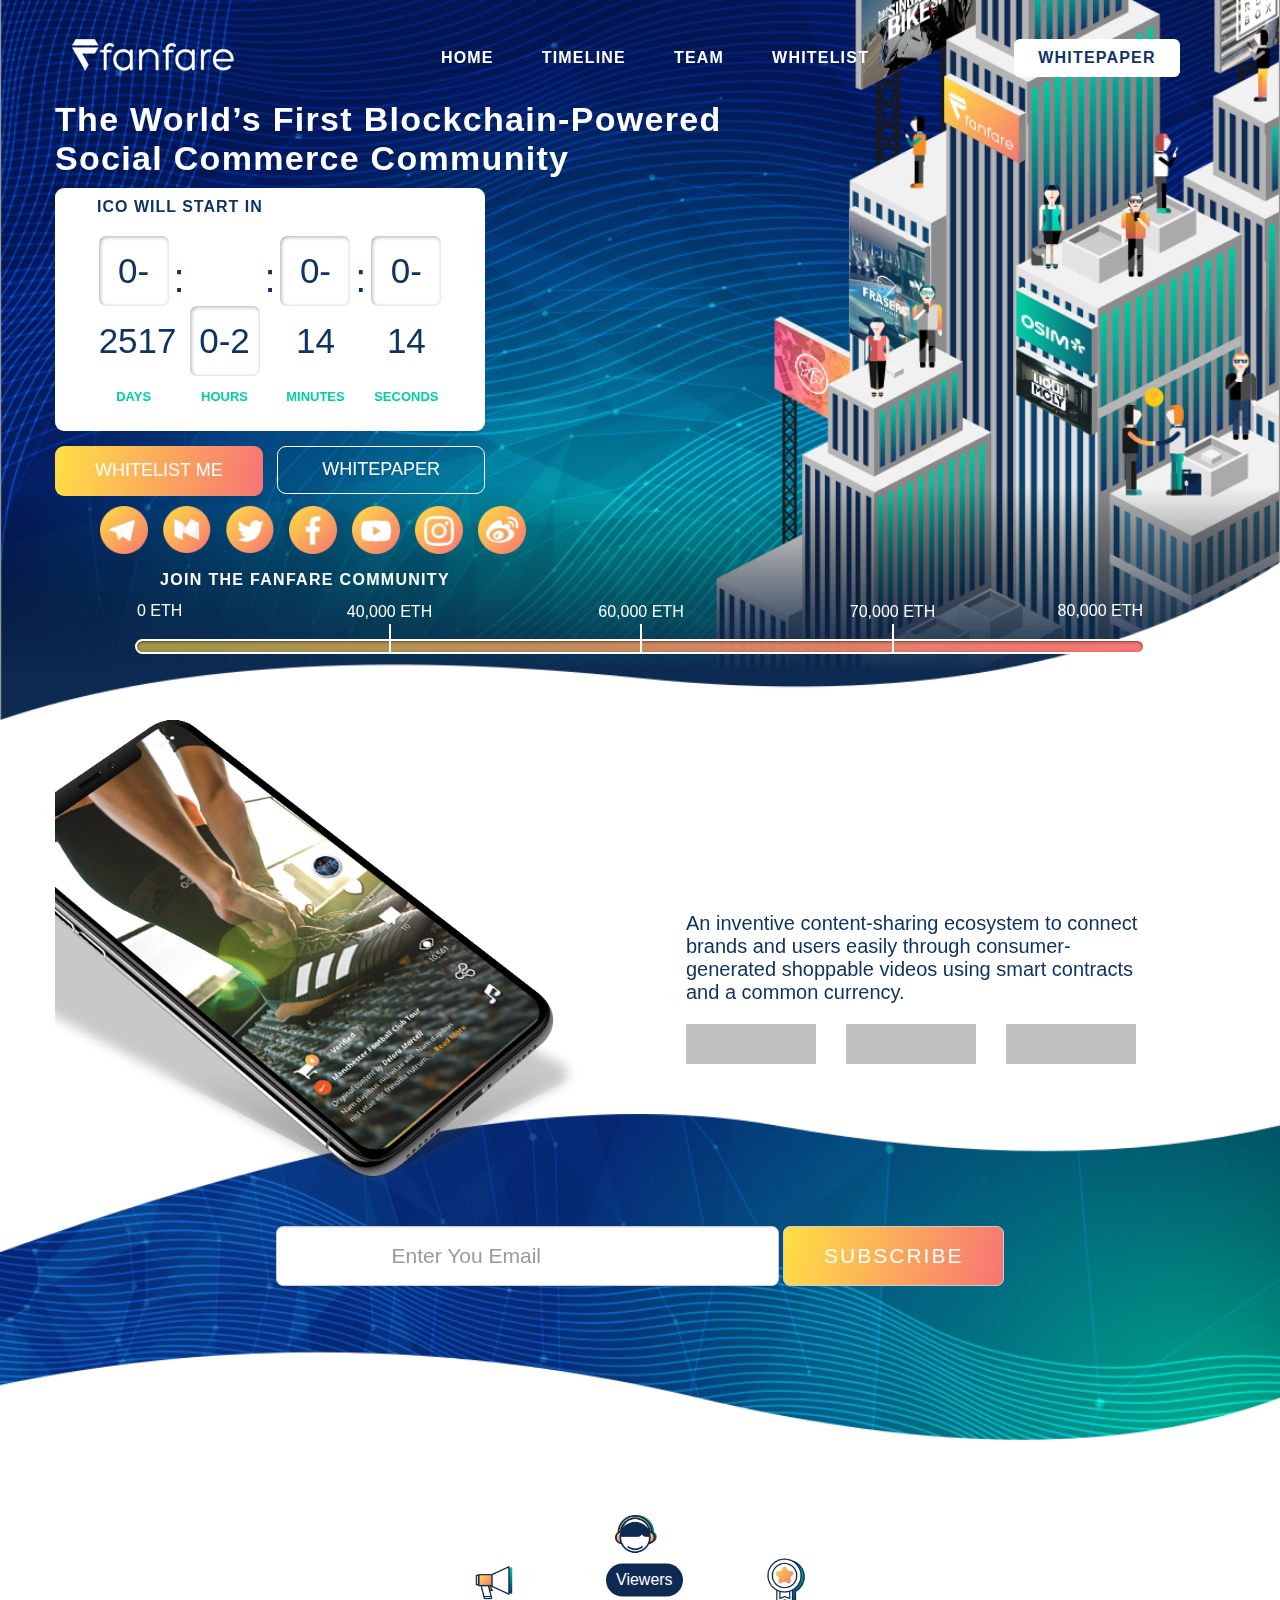
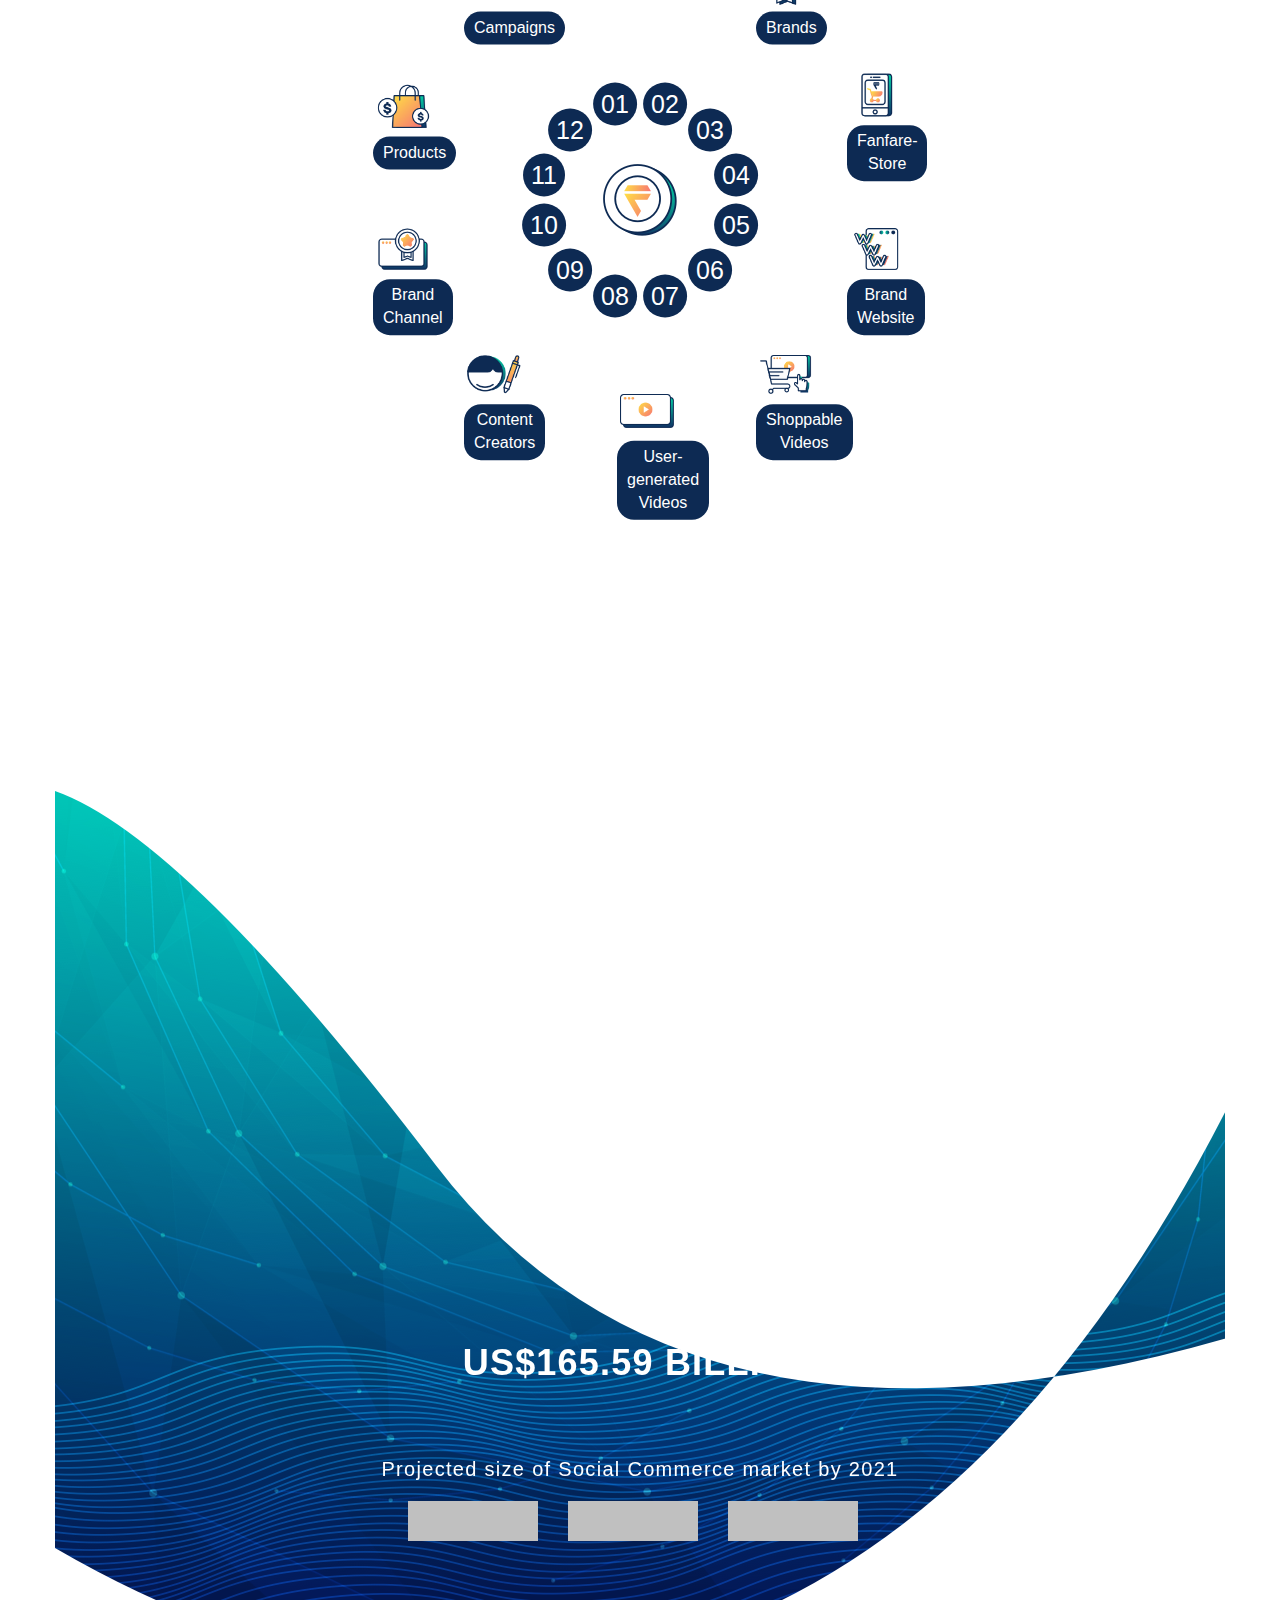
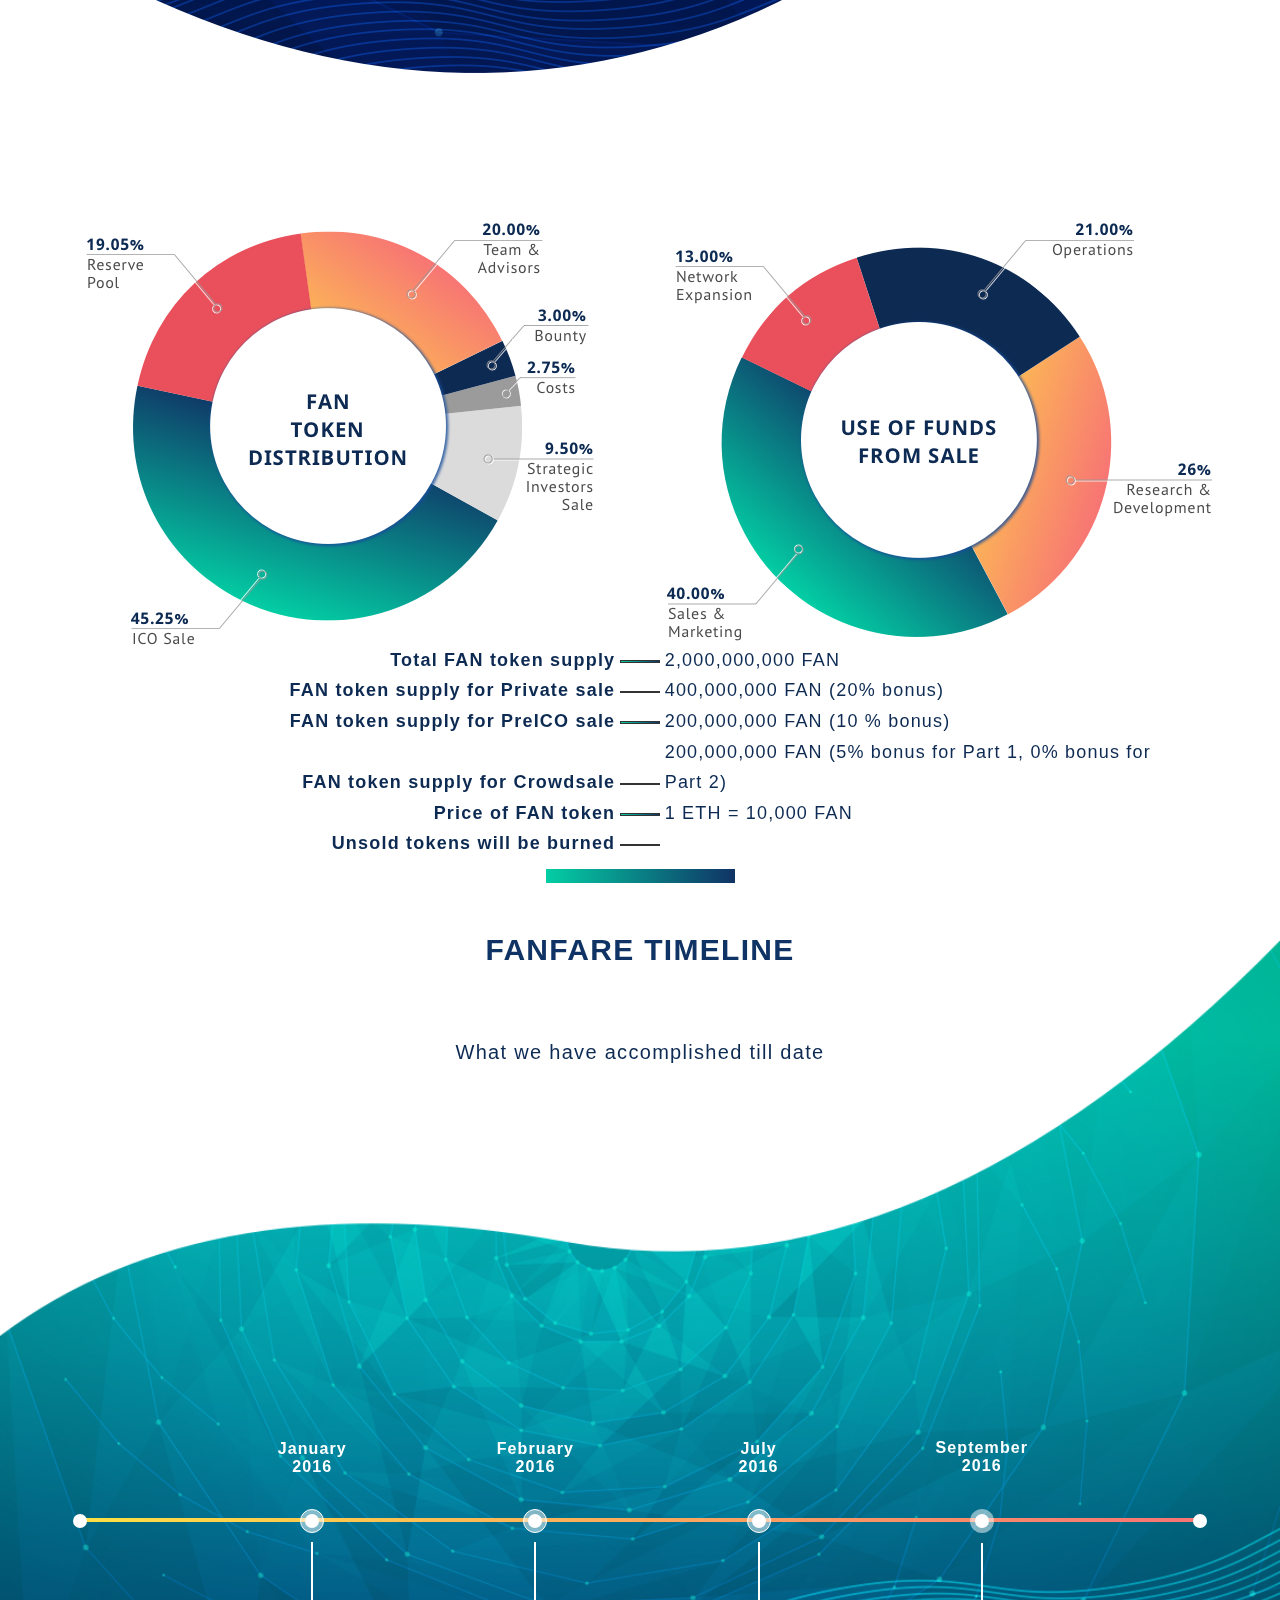
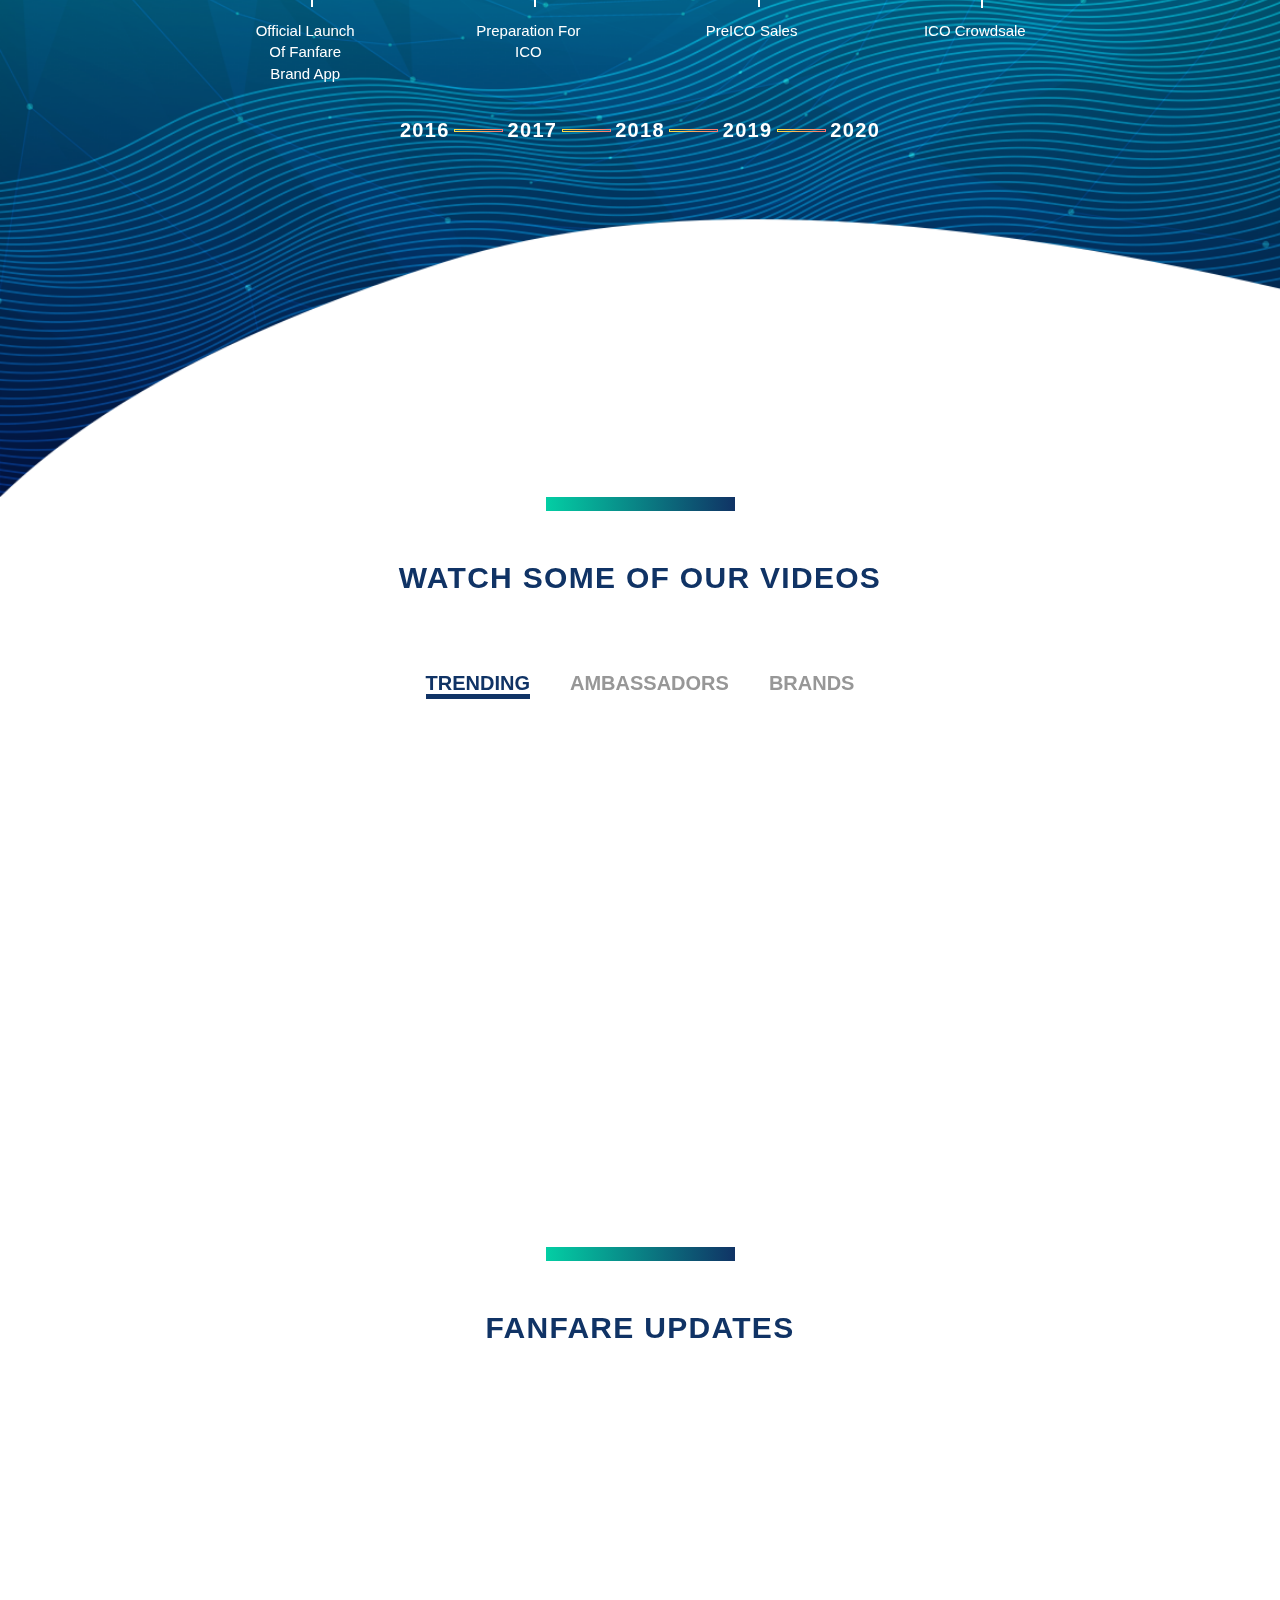
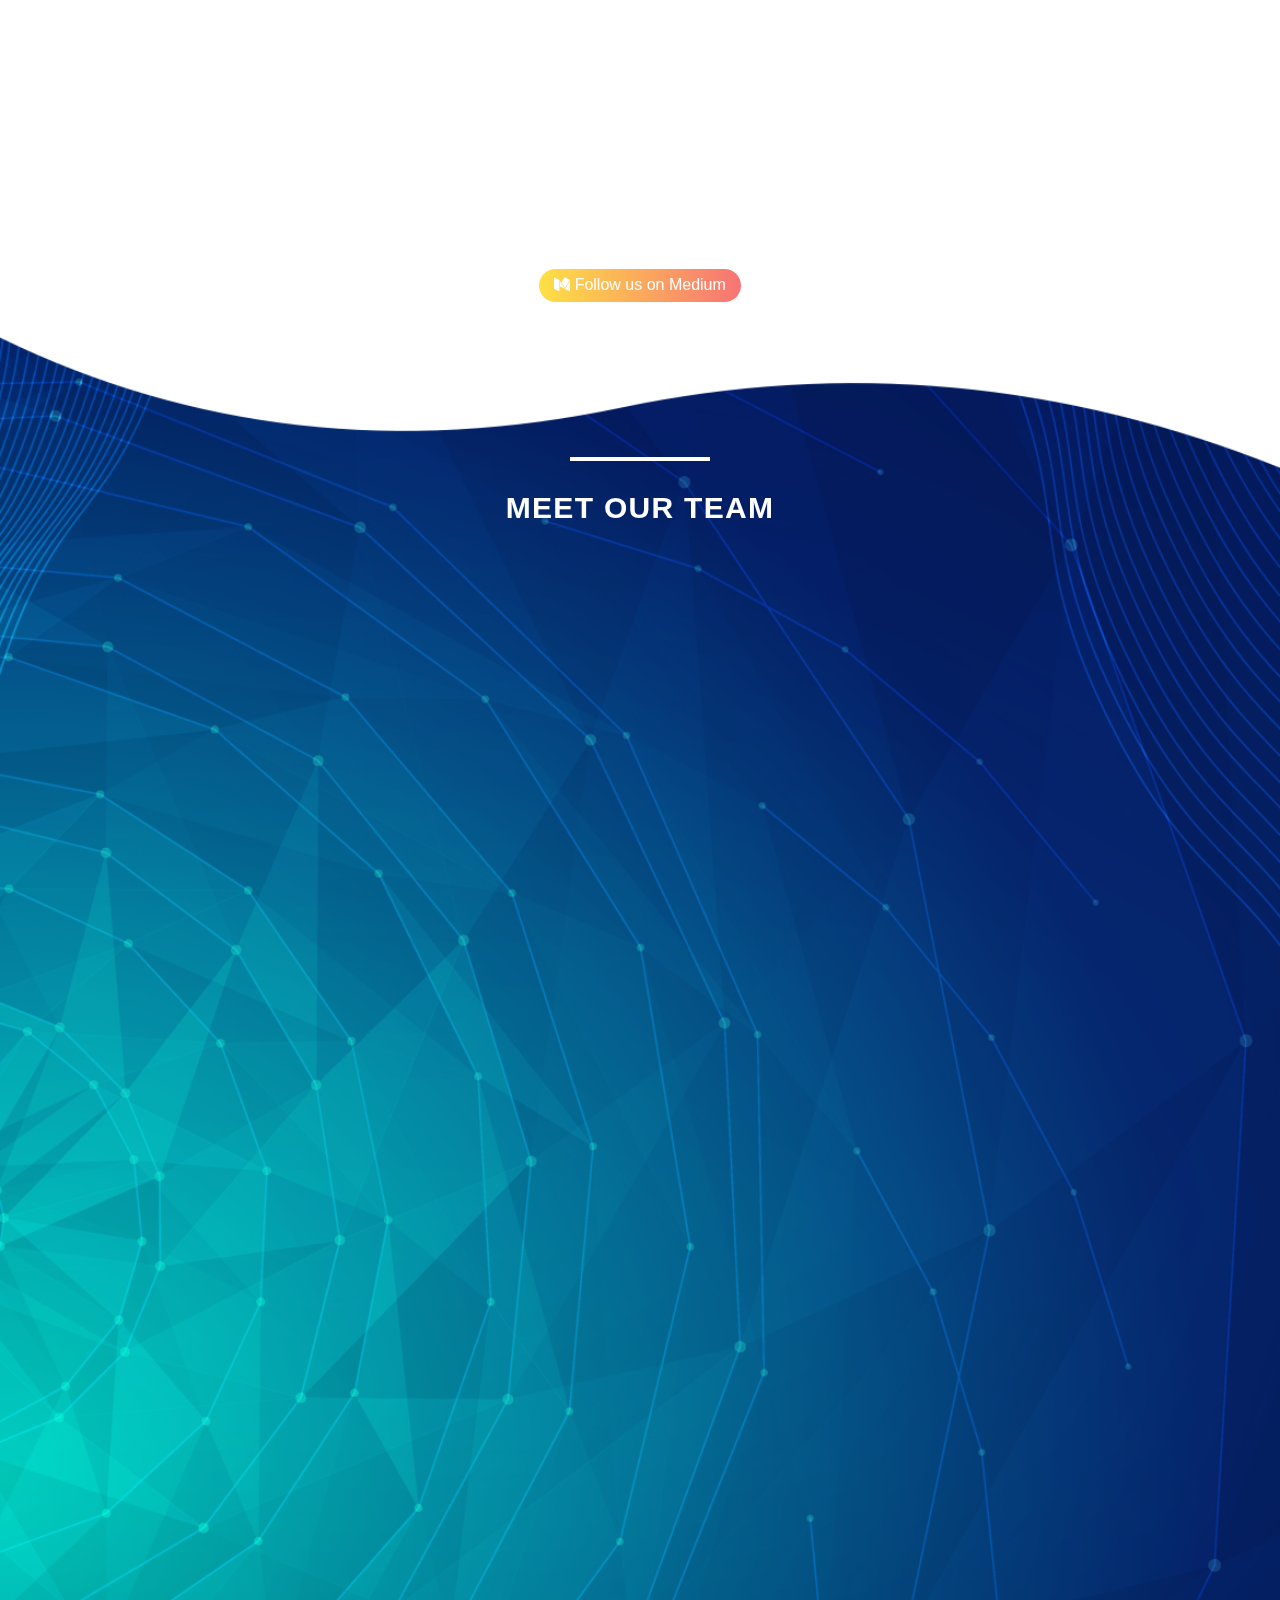
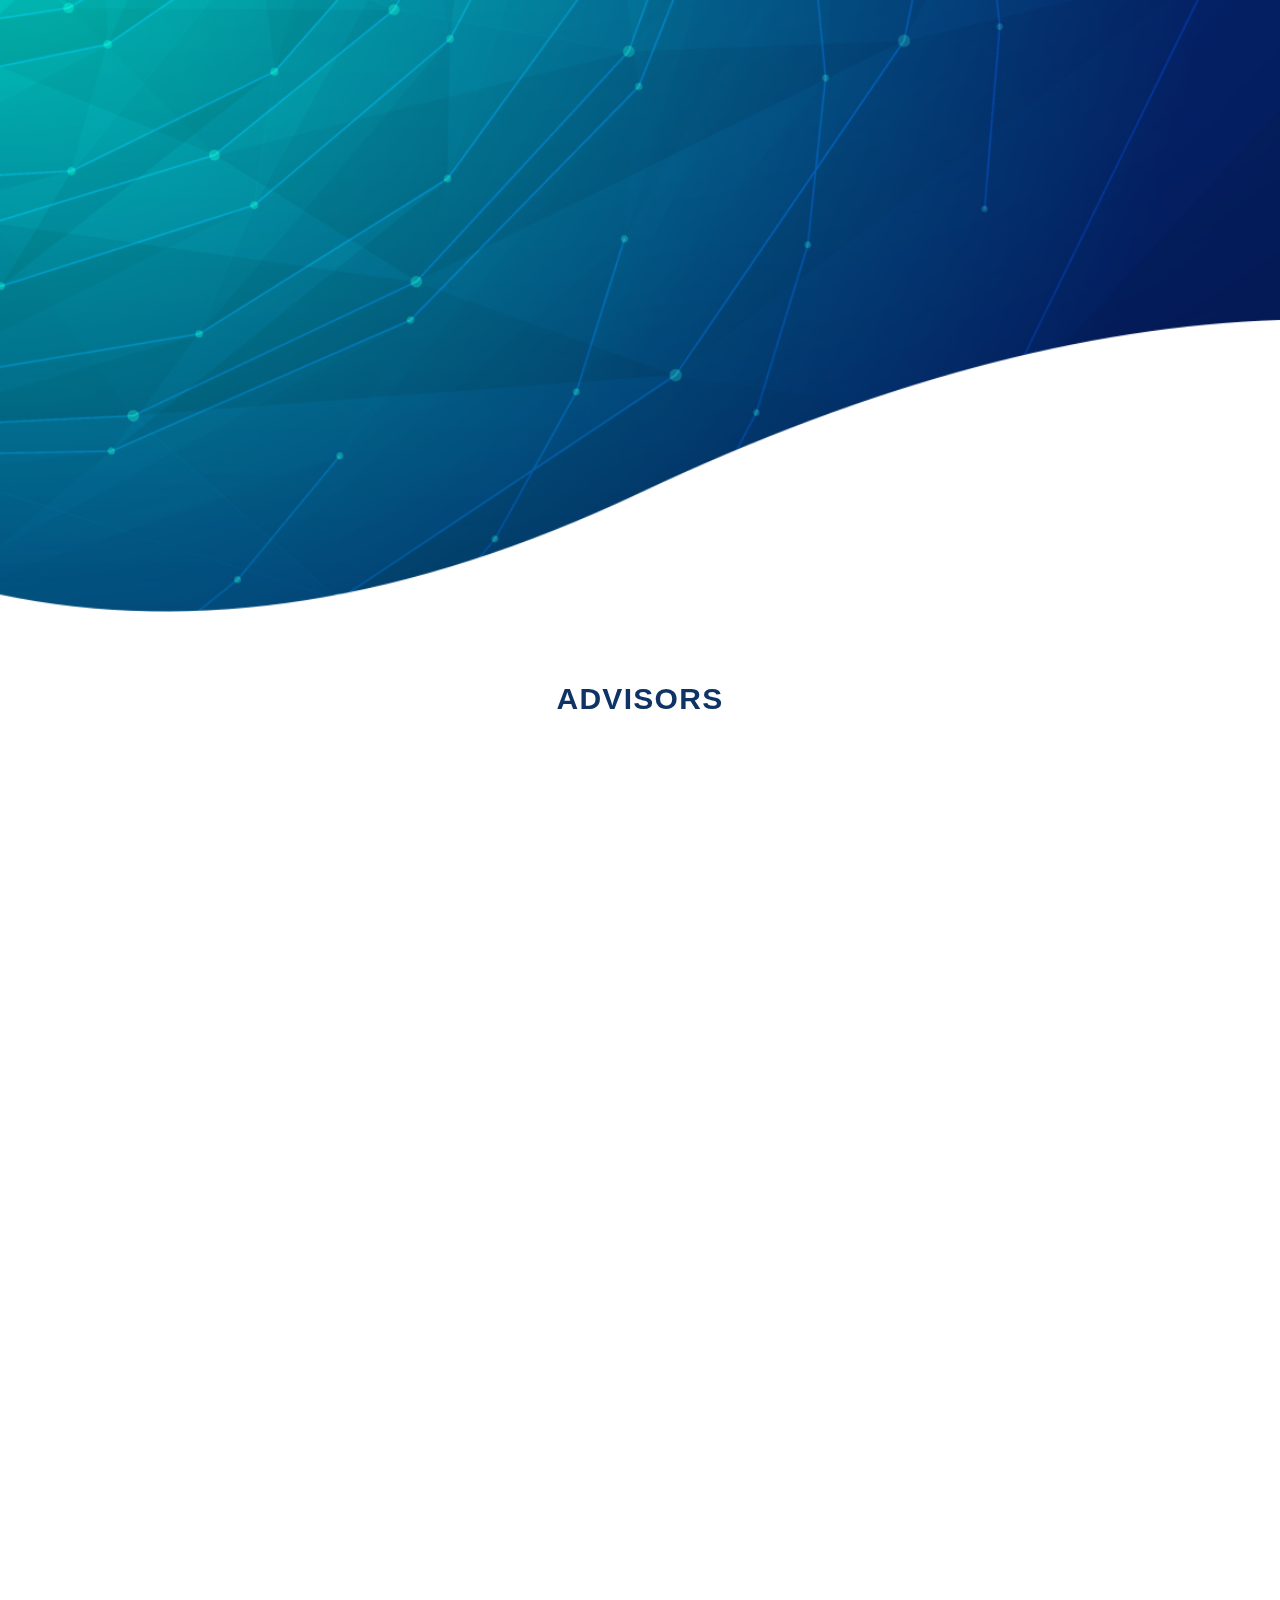
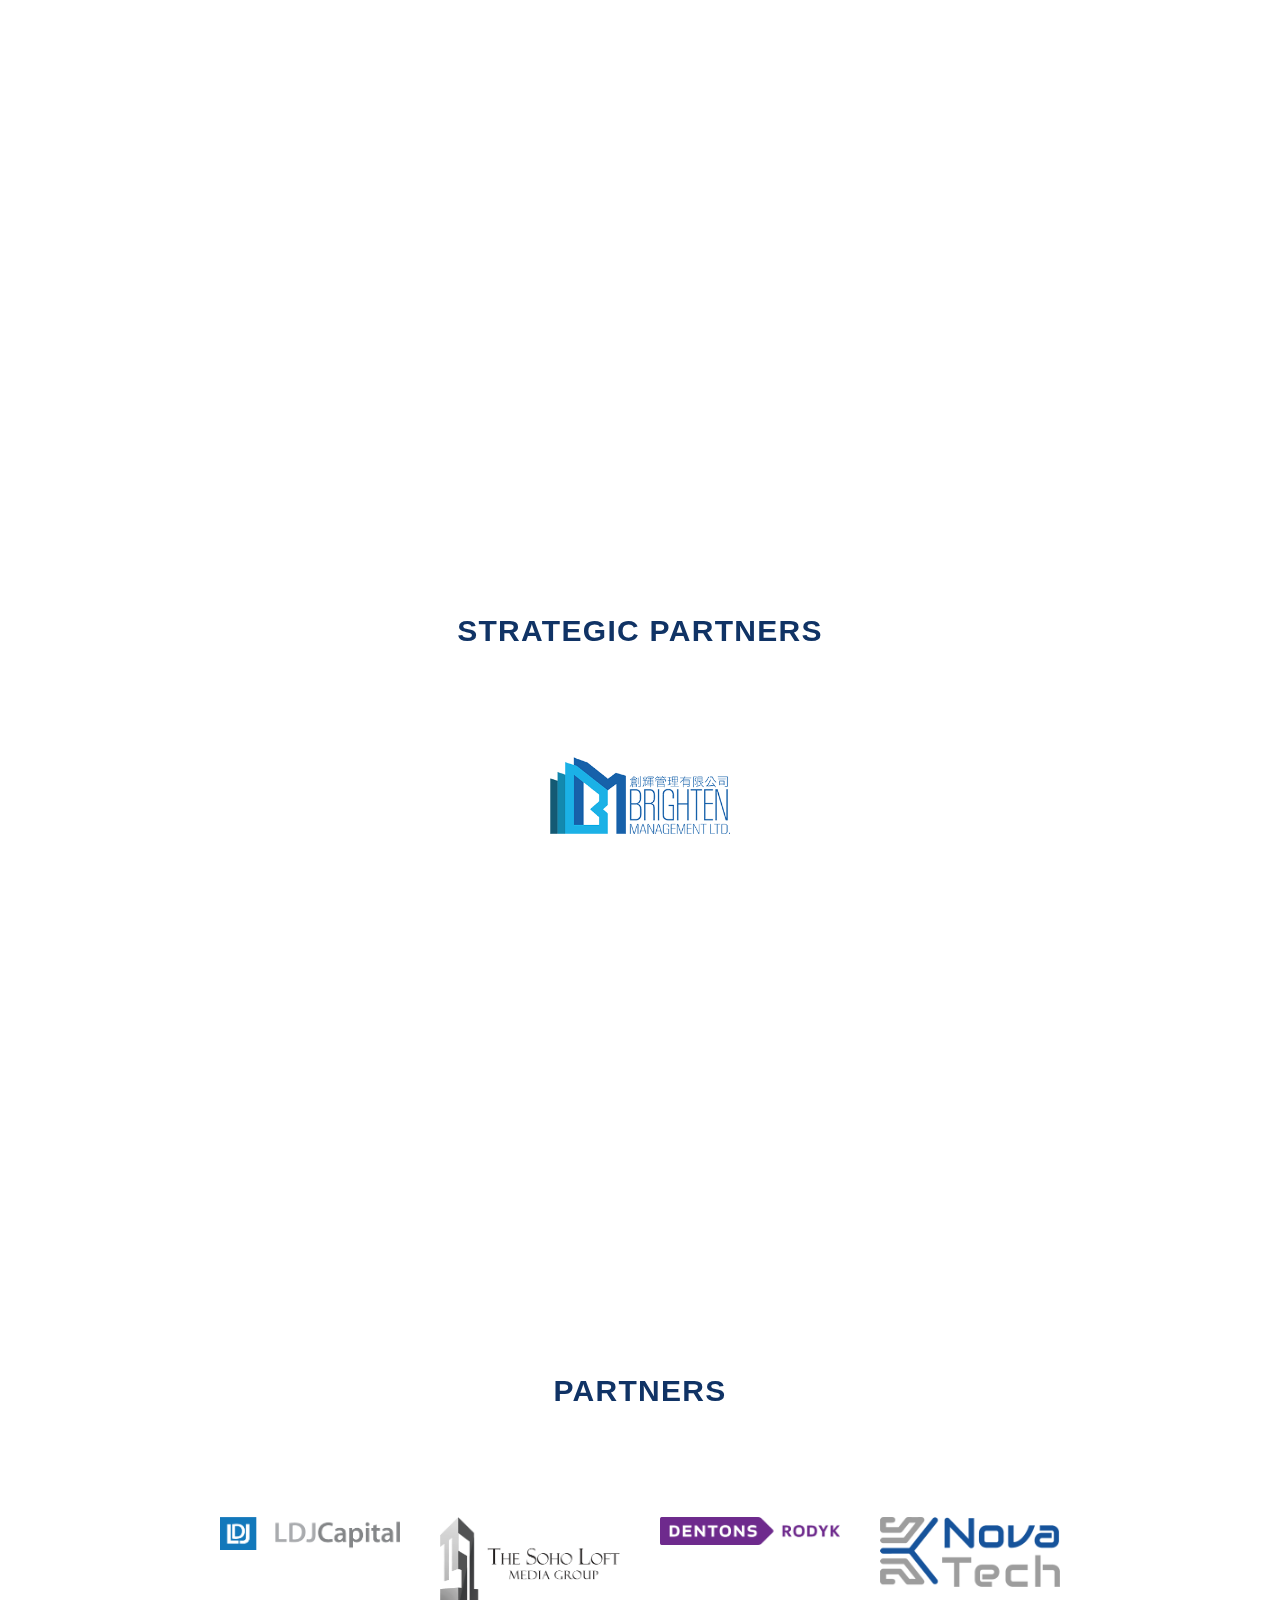
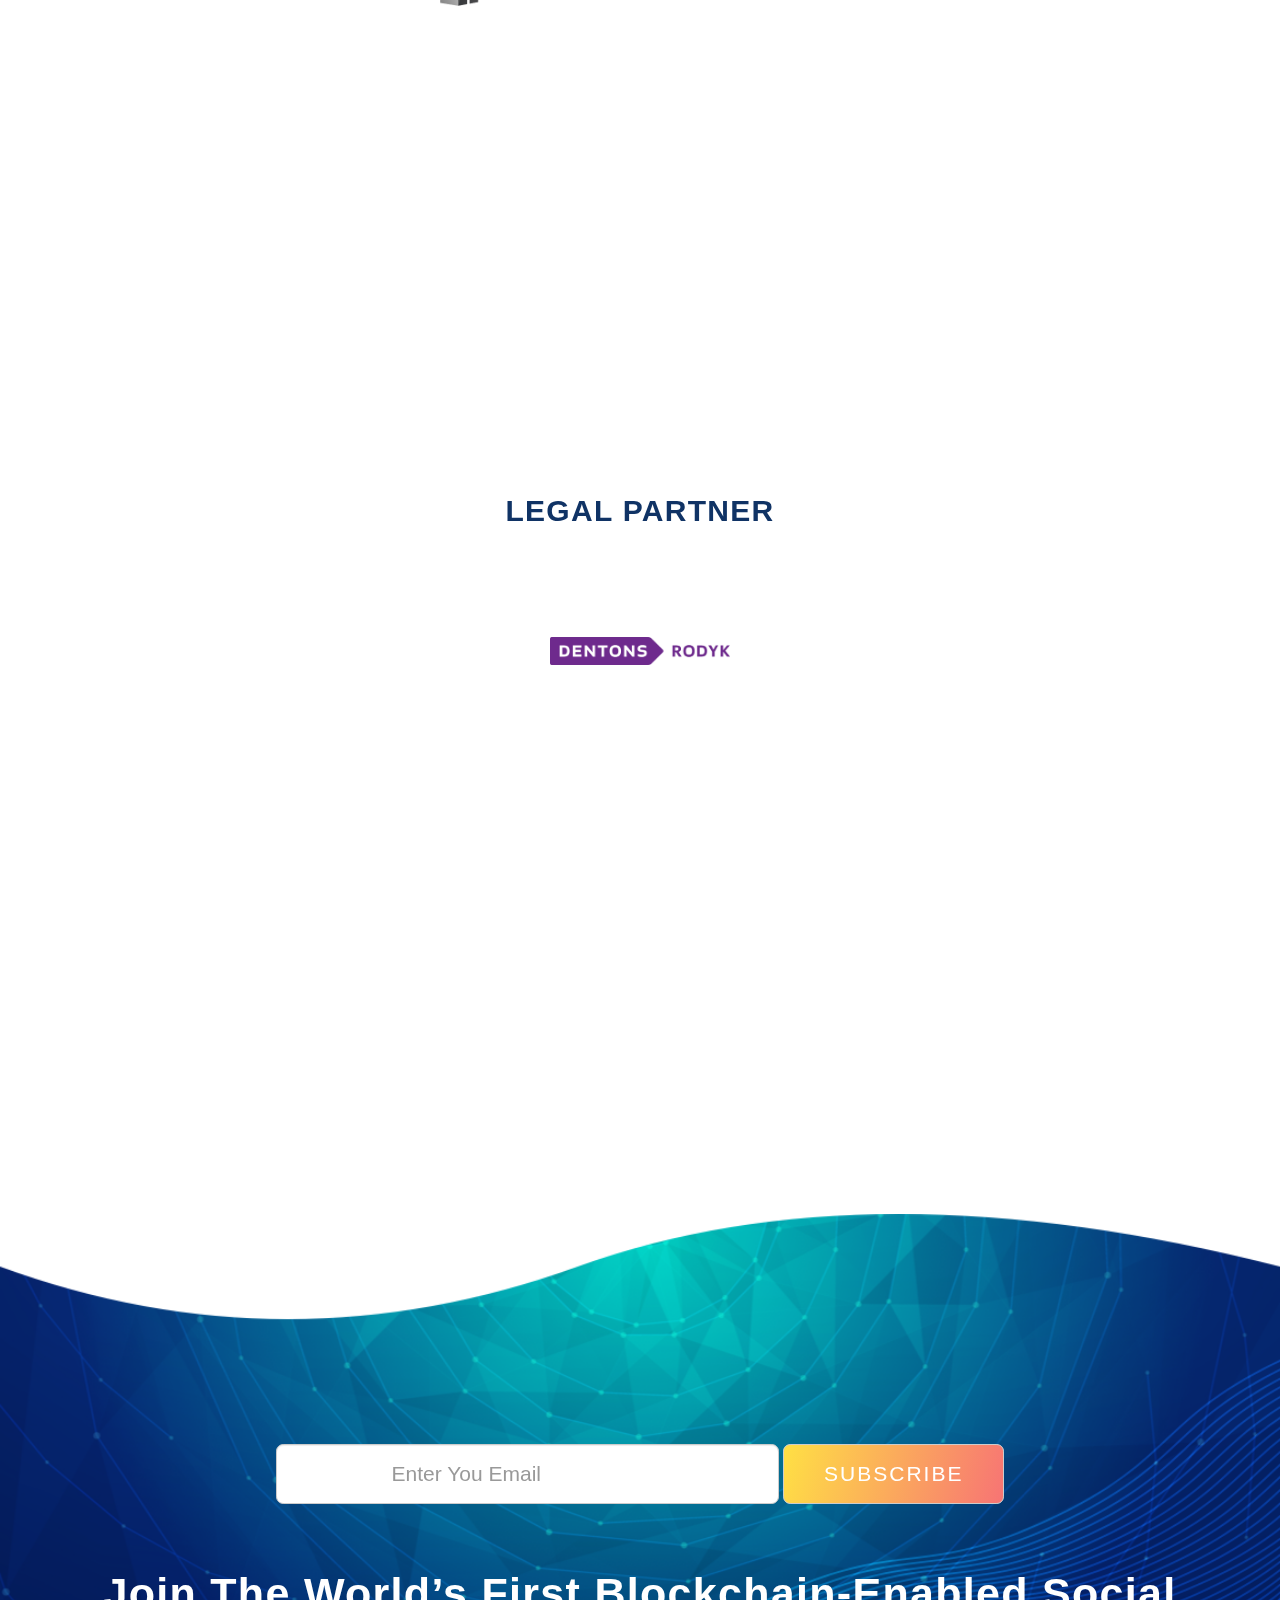
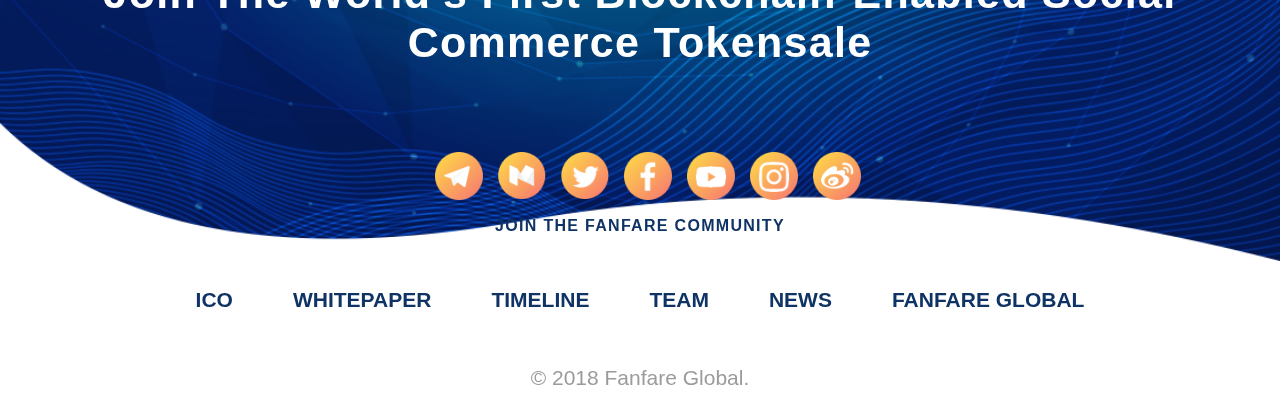
==== commit 1cbd7fb0: "up" ====
--- a/index.html
+++ b/index.html
@@ -14,173 +14,332 @@
 </head>
 <body>
 <div id="wrapper">
-    <div class="container_fluid">
-        <div class="w-nav">
-
-            <!-- Navigation -->
-            <nav class="navbar navbar-expand-lg navbar-light" id="mainNav">
-                <div class="row">
-                    <div class="col-sm-12">
-                        <div class="container_fluid">
-                            <a class="logo navbar-brand js-scroll-trigger" href="#page-top">Logo</a>
-                            <button type="button" class="navbar-toggle collapsed" data-toggle="collapse"
-                                    data-target="#navbarResponsive" aria-expanded="false"
-                                    aria-controls="navbarResponsive">
-                                <span class="sr-only">Toggle navigation</span>
-                                <span class="icon-bar"></span>
-                                <span class="icon-bar"></span>
-                                <span class="icon-bar"></span>
-                            </button>
-                            <div class="collapse navbar-collapse" id="navbarResponsive">
-                                <ul class="navbar-nav ml-auto mr-auto">
-                                    <li class="nav-item">
-                                        <a class="nav-link js-scroll-trigger" href="#download">Home</a>
-                                    </li>
-                                    <li class="nav-item">
-                                        <a class="nav-link js-scroll-trigger" href="#features">TimeLine</a>
-                                    </li>
-                                    <li class="nav-item">
-                                        <a class="nav-link js-scroll-trigger" href="#contact">Team</a>
-                                    </li>
-                                    <li class="nav-item">
-                                        <a class="nav-link js-scroll-trigger" href="#contact">WhiteList</a>
-                                    </li>
-                                    <li class="nav-item">
-                                        <a class="nav-link js-scroll-trigger white_paper" href="#contact">WhitePaper</a>
-                                    </li>
-                                </ul>
-                            </div>
-                        </div>
-                    </div>
-                </div>
-            </nav>
-        </div>
-    </div>
-
-    <header>
-        <div class="container_fluid">
-            <div class="c-body">
-                <h2 class="text-left animated fadeInUp">The World’s First Blockchain-Powered
-                    Social Commerce Community</h2>
-                <div class="c-event">
-                    <h3>ICO will start in</h3>
-                    <div class="numb">
-                        <div class="box"><span>
+    <section class="header">
+        <div class="wrapper-container">
+            <header>
+                <div class="container_fluid">
+                    <div class="w-nav">
+
+                        <!-- Navigation -->
+                        <nav class="navbar navbar-expand-lg navbar-light" id="mainNav">
+                            <div class="row">
+                                <div class="col-sm-12">
+                                    <div class="container_fluid">
+                                        <a class="logo navbar-brand js-scroll-trigger" href="#page-top">Logo</a>
+                                        <button type="button" class="navbar-toggle collapsed" data-toggle="collapse"
+                                                data-target="#navbarResponsive" aria-expanded="false"
+                                                aria-controls="navbarResponsive">
+                                            <span class="sr-only">Toggle navigation</span>
+                                            <span class="icon-bar"></span>
+                                            <span class="icon-bar"></span>
+                                            <span class="icon-bar"></span>
+                                        </button>
+                                        <div class="collapse navbar-collapse" id="navbarResponsive">
+                                            <ul class="navbar-nav ml-auto mr-auto">
+                                                <li class="nav-item">
+                                                    <a class="nav-link js-scroll-trigger" href="#download">Home</a>
+                                                </li>
+                                                <li class="nav-item">
+                                                    <a class="nav-link js-scroll-trigger" href="#features">TimeLine</a>
+                                                </li>
+                                                <li class="nav-item">
+                                                    <a class="nav-link js-scroll-trigger" href="#contact">Team</a>
+                                                </li>
+                                                <li class="nav-item">
+                                                    <a class="nav-link js-scroll-trigger" href="#contact">WhiteList</a>
+                                                </li>
+                                                <li class="nav-item">
+                                                    <a class="nav-link js-scroll-trigger white_paper" href="#contact">WhitePaper</a>
+                                                </li>
+                                            </ul>
+                                        </div>
+                                    </div>
+                                </div>
+                            </div>
+                        </nav>
+                    </div>
+                    <div class="c-body">
+                        <h2 class="text-left animated fadeInUp">The World’s First Blockchain-Powered
+                            Social Commerce Community</h2>
+                        <div class="c-event">
+                            <h3>ICO will start in</h3>
+                            <div class="numb">
+                                <div class="box"><span>
                         <div class="days">00</div>
                         <strong>days</strong>
                     </span>
-                            <span class="plit">:</span>
-                            <span>
+                                    <span class="plit">:</span>
+                                    <span>
                         <div class="hours">00</div>
                         <strong>hours</strong>
                     </span>
-                            <span class="plit">:</span>
-                            <span>
+                                    <span class="plit">:</span>
+                                    <span>
                         <div class="minutes">00</div>
                         <strong>minutes</strong>
                     </span>
-                            <span class="plit">:</span>
-                            <span>
+                                    <span class="plit">:</span>
+                                    <span>
                         <div class="seconds">00</div>
                         <strong>seconds</strong>
                     </span></div>
-                    </div>
-                </div>
-                <div class="c-action">
-                    <a href="#" class="white_list btn_primary_dc">whitelist me</a>
-                    <a href="#" class="white_papers btn_primary_dc">whitepaper</a>
-                </div>
-                <div class="c-fanfare">
-                    <div class="text-center">
-                        <ul>
-                            <li>
-                                <a href="#" class="an"></a>
-                            </li>
-                            <li>
-                                <a href="#" class="bn"></a>
-                            </li>
-                            <li>
-                                <a href="#" class="cn"></a>
-                            </li>
-                            <li>
-                                <a href="#" class="dn"></a>
-                            </li>
-                            <li>
-                                <a href="#" class="en"></a>
-                            </li>
-                            <li>
-                                <a href="#" class="fn"></a>
-                            </li>
-                            <li>
-                                <a href="#" class="gn"></a>
-                            </li>
-                        </ul>
-                    </div>
-                    <p>Join the Fanfare Community</p>
-                </div>
-            </div>
-            <div class="time_line">
-                <div class="inner">
-                    <div class="chart_line">
-                        <div class="v_line">
-                            <span>0 eth</span>
-                        </div>
-                        <div class="v_line">
-                            <span>40,000 eth</span>
-                        </div>
-                        <div class="v_line">
-                            <span>60,000 eth</span>
-                        </div>
-                        <div class="v_line">
-                            <span>70,000 eth</span>
-                        </div>
-                        <div class="v_line">
-                            <span>80,000 eth</span>
-                        </div>
-                    </div>
-                    <div class="groups">
-                        <div class="group">
-                            <div class="iens">
-                                <span>Private Sale</span>
-                                <strong>Bonus 20%</strong>
-                            </div>
-                        </div>
-                        <div class="group">
-                            <div class="iens">
-                                <span>PreICO</span>
-                                <strong>Bonus 10%</strong>
-                            </div>
-                        </div>
-                        <div class="group">
-                            <div class="iens">
-                                <span>Crowdsale Part 1</span>
-                                <strong>Bonus 5%</strong>
-                            </div>
-                        </div>
-                        <div class="group">
-                            <div class="iens">
-                                <span>Crowdsale Part 2</span>
-                                <strong>Bonus 0%</strong>
-                            </div>
-                        </div>
-                    </div>
-                </div>
-            </div>
+                            </div>
+                        </div>
+                        <div class="c-action">
+                            <a href="#" class="white_list btn_primary_dc">whitelist me</a>
+                            <a href="#" class="white_papers btn_primary_dc">whitepaper</a>
+                        </div>
+                        <div class="c-fanfare">
+                            <div class="text-center">
+                                <ul>
+                                    <li>
+                                        <a href="#" class="an"></a>
+                                    </li>
+                                    <li>
+                                        <a href="#" class="bn"></a>
+                                    </li>
+                                    <li>
+                                        <a href="#" class="cn"></a>
+                                    </li>
+                                    <li>
+                                        <a href="#" class="dn"></a>
+                                    </li>
+                                    <li>
+                                        <a href="#" class="en"></a>
+                                    </li>
+                                    <li>
+                                        <a href="#" class="fn"></a>
+                                    </li>
+                                    <li>
+                                        <a href="#" class="gn"></a>
+                                    </li>
+                                </ul>
+                            </div>
+                            <p>Join the Fanfare Community</p>
+                        </div>
+                    </div>
+                    <div class="time_line">
+                        <div class="inner">
+                            <div class="chart_line">
+                                <div class="v_line">
+                                    <span>0 eth</span>
+                                </div>
+                                <div class="v_line">
+                                    <span>40,000 eth</span>
+                                </div>
+                                <div class="v_line">
+                                    <span>60,000 eth</span>
+                                </div>
+                                <div class="v_line">
+                                    <span>70,000 eth</span>
+                                </div>
+                                <div class="v_line">
+                                    <span>80,000 eth</span>
+                                </div>
+                            </div>
+                            <div class="groups">
+                                <div class="group">
+                                    <div class="iens">
+                                        <span>Private Sale</span>
+                                        <strong>Bonus 20%</strong>
+                                    </div>
+                                </div>
+                                <div class="group">
+                                    <div class="iens">
+                                        <span>PreICO</span>
+                                        <strong>Bonus 10%</strong>
+                                    </div>
+                                </div>
+                                <div class="group">
+                                    <div class="iens">
+                                        <span>Crowdsale Part 1</span>
+                                        <strong>Bonus 5%</strong>
+                                    </div>
+                                </div>
+                                <div class="group">
+                                    <div class="iens">
+                                        <span>Crowdsale Part 2</span>
+                                        <strong>Bonus 0%</strong>
+                                    </div>
+                                </div>
+                            </div>
+                        </div>
+                    </div>
+                </div>
+            </header>
         </div>
-    </header>
+    </section>
     <section class="cn-contact">
-        <div class="container_fluid">
+        <div class="wrapper-container">
             <div class="contact_us">
                 <div class="product_phone">
                     <div class="c-img-prod" data-aos="fade-right">
-                        <img src="images/phones/ipx1.png" alt="">
-                    </div>
-                </div>
+                        <img class="img-responsive" src="images/phones/ipx1.png" alt="">
+                    </div>
+                </div>
+                <div class="container">
+                    <div class="row">
+                        <div class="col-sm-6 inner-content">
+                            <div class="con-text">
+                                <p>
+                                    An inventive content-sharing ecosystem to connect brands and users easily through
+                                    consumer-generated shoppable videos using smart contracts and a common currency.
+                                </p>
+                                <div class="text-left">
+                                    <ul>
+                                        <li>
+                                            <a href="#" class="am btn_primary_dc"></a>
+                                        </li>
+                                        <li>
+                                            <a href="#" class="am btn_primary_dc"></a>
+                                        </li>
+                                        <li>
+                                            <a href="#" class="am btn_primary_dc"></a>
+                                        </li>
+                                    </ul>
+                                </div>
+                            </div>
+                        </div>
+
+                    </div>
+                </div>
+
+                <div class="clear-all">
+                    <form class="form-inline">
+                        <div class="form-group">
+                            <input type="email" class="form-control" id="email" placeholder="Enter You Email">
+                        </div>
+                        <button type="submit" class="btn btn-default btn_primary_dc">Subscribe</button>
+                    </form>
+                </div>
+
+            </div>
+        </div>
+    </section>
+    <section class="">
+        <div class="wrapper-container">
+            <div class="circle_xecu">
+                <div class="inner">
+                    <div class="circle_organge"></div>
+                    <div class="icon_item icon-center"></div>
+                    <ul class="initial">
+                        <li>
+                            <a href="#">01</a>
+                        </li>
+                        <li>
+                            <a href="#">02</a>
+                        </li>
+                        <li>
+                            <a href="#">03</a>
+                        </li>
+                        <li>
+                            <a href="#">04</a>
+                        </li>
+                        <li>
+                            <a href="#">05</a>
+                        </li>
+                        <li>
+                            <a href="#">06</a>
+                        </li>
+                        <li>
+                            <a href="#">07</a>
+                        </li>
+                        <li>
+                            <a href="#">08</a>
+                        </li>
+                        <li>
+                            <a href="#">09</a>
+                        </li>
+                        <li>
+                            <a href="#">10</a>
+                        </li>
+                        <li>
+                            <a href="#">11</a>
+                        </li>
+                        <li>
+                            <a href="#">12</a>
+                        </li>
+                    </ul>
+                    <ul class="initial">
+                        <li>
+                            <div class="icon_itn">
+                                <img src="images/mapicons/Artboard%20Copy%205.png" alt="">
+                                <span>Viewers</span>
+                            </div>
+                        </li>
+                        <li>
+                            <div class="icon_itn">
+                                <img src="images/mapicons/Artboard%20Copy%204.png" alt="">
+                                <span>Brands</span>
+                            </div>
+                        </li>
+                        <li>
+                            <div class="icon_itn">
+                                <img src="images/mapicons/Artboard%20Copy%203.png" alt="">
+                                <span>Fanfare-Store</span>
+                            </div>
+                        </li>
+                        <li>
+                            <div class="icon_itn">
+                                <img src="images/mapicons/Artboard%20Copy%202.png" alt="">
+                                <span>Brand Website</span>
+                            </div>
+                        </li>
+                        <li>
+                            <div class="icon_itn">
+                                <img src="images/mapicons/Artboard%20Copy.png" alt="">
+                                <span>Shoppable Videos</span>
+                            </div>
+                        </li>
+                        <li>
+                            <div class="icon_itn">
+                                <img src="images/mapicons/Artboard.png" alt="">
+                                <span>User-generated Videos</span>
+                            </div>
+                        </li>
+                        <li>
+                            <div class="icon_itn">
+                                <img src="images/mapicons/Artboard%20Copy%2011.png" alt="">
+                                <span>Content Creators</span>
+                            </div>
+                        </li>
+                        <li>
+                            <div class="icon_itn">
+                                <img src="images/mapicons/Artboard%20Copy%208.png" alt="">
+                                <span>Brand Channel</span>
+                            </div>
+                        </li>
+                        <li>
+                            <div class="icon_itn">
+                                <img src="images/mapicons/Artboard%20Copy%207.png" alt="">
+                                <span>Products</span>
+                            </div>
+                        </li>
+                        <li>
+                            <div class="icon_itn">
+                                <img src="images/mapicons/Artboard%20Copy%206.png" alt="">
+                                <span>Campaigns</span>
+                            </div>
+                        </li>
+                    </ul>
+                </div>
+            </div>
+        </div>
+    </section>
+    <section>
+        <div class="wrapper-container">
+            <div class="app_store_prod">
+                <div class="phone_prod">
+                    <div class="phone_item phone_left" data-aos="fade-right">
+                        <img src="images/phones/phonesipx.jpg" alt="">
+                    </div>
+                    <div class="phone_item phone_right" data-aos="fade-left">
+                        <img src="images/phones/phoness8.png" alt="">
+                    </div>
+                </div>
+                <h2>US$165.59 billion</h2>
+                <p>Projected size of Social Commerce market by 2021</p>
                 <div class="con-text">
-                    <p>
-                        An inventive content-sharing ecosystem to connect brands and users easily through
-                        consumer-generated shoppable videos using smart contracts and a common currency.
-                    </p>
                     <div class="text-left">
                         <ul>
                             <li>
@@ -195,225 +354,84 @@
                         </ul>
                     </div>
                 </div>
-                <div class="clear-all">
-                    <form class="form-inline">
-                        <div class="form-group">
-                            <input type="email" class="form-control" id="email" placeholder="Enter You Email">
-                        </div>
-                        <button type="submit" class="btn btn-default btn_primary_dc">Subscribe</button>
-                    </form>
-                </div>
-                <div class="circle_xecu">
-                    <div class="inner">
-                        <div class="circle_organge"></div>
-                        <div class="icon_item icon-center"></div>
-                        <ul class="initial">
-                            <li>
-                                <a href="#">01</a>
-                            </li>
-                            <li>
-                                <a href="#">02</a>
-                            </li>
-                            <li>
-                                <a href="#">03</a>
-                            </li>
-                            <li>
-                                <a href="#">04</a>
-                            </li>
-                            <li>
-                                <a href="#">05</a>
-                            </li>
-                            <li>
-                                <a href="#">06</a>
-                            </li>
-                            <li>
-                                <a href="#">07</a>
-                            </li>
-                            <li>
-                                <a href="#">08</a>
-                            </li>
-                            <li>
-                                <a href="#">09</a>
-                            </li>
-                            <li>
-                                <a href="#">10</a>
-                            </li>
-                            <li>
-                                <a href="#">11</a>
-                            </li>
-                            <li>
-                                <a href="#">12</a>
-                            </li>
-                        </ul>
-                        <ul class="initial">
-                            <li>
-                                <div class="icon_itn">
-                                    <img src="images/mapicons/Artboard%20Copy%205.png" alt="">
-                                    <span>Viewers</span>
-                                </div>
-                            </li>
-                            <li>
-                                <div class="icon_itn">
-                                    <img src="images/mapicons/Artboard%20Copy%204.png" alt="">
-                                    <span>Brands</span>
-                                </div>
-                            </li>
-                            <li>
-                                <div class="icon_itn">
-                                    <img src="images/mapicons/Artboard%20Copy%203.png" alt="">
-                                    <span>Fanfare-Store</span>
-                                </div>
-                            </li>
-                            <li>
-                                <div class="icon_itn">
-                                    <img src="images/mapicons/Artboard%20Copy%202.png" alt="">
-                                    <span>Brand Website</span>
-                                </div>
-                            </li>
-                            <li>
-                                <div class="icon_itn">
-                                    <img src="images/mapicons/Artboard%20Copy.png" alt="">
-                                    <span>Shoppable Videos</span>
-                                </div>
-                            </li>
-                            <li>
-                                <div class="icon_itn">
-                                    <img src="images/mapicons/Artboard.png" alt="">
-                                    <span>User-generated Videos</span>
-                                </div>
-                            </li>
-                            <li>
-                                <div class="icon_itn">
-                                    <img src="images/mapicons/Artboard%20Copy%2011.png" alt="">
-                                    <span>Content Creators</span>
-                                </div>
-                            </li>
-                            <li>
-                                <div class="icon_itn">
-                                    <img src="images/mapicons/Artboard%20Copy%208.png" alt="">
-                                    <span>Brand Channel</span>
-                                </div>
-                            </li>
-                            <li>
-                                <div class="icon_itn">
-                                    <img src="images/mapicons/Artboard%20Copy%207.png" alt="">
-                                    <span>Products</span>
-                                </div>
-                            </li>
-                            <li>
-                                <div class="icon_itn">
-                                    <img src="images/mapicons/Artboard%20Copy%206.png" alt="">
-                                    <span>Campaigns</span>
-                                </div>
-                            </li>
-                        </ul>
-                    </div>
-                </div>
-                <div class="app_store_prod">
-                    <div class="phone_prod">
-                        <div class="phone_item phone_left" data-aos="fade-right">
-                            <img src="images/phones/phonesipx.jpg" alt="">
-                        </div>
-                        <div class="phone_item phone_right" data-aos="fade-left">
-                            <img src="images/phones/phoness8.png" alt="">
-                        </div>
-                    </div>
-                    <h2>US$165.59 billion</h2>
-                    <p>Projected size of Social Commerce market by 2021</p>
-                    <div class="con-text">
-                        <div class="text-left">
+
+            </div>
+            <div class="chart_html">
+                <div class="main_chart">
+                    <div class="inner_chart" id="chart_anim">
+                        <div class="row">
                             <ul>
-                                <li>
-                                    <a href="#" class="am btn_primary_dc"></a>
+                                <li class="col-sm-6">
+                                    <div class="chart_left">
+                                        <img src="images/charts/chartdesktop1.png" alt="">
+                                    </div>
                                 </li>
-                                <li>
-                                    <a href="#" class="am btn_primary_dc"></a>
-                                </li>
-                                <li>
-                                    <a href="#" class="am btn_primary_dc"></a>
+                                <li class="col-sm-6">
+                                    <div class="chart_right">
+                                        <img src="images/charts/chartdesktop2.png" alt="">
+                                    </div>
                                 </li>
                             </ul>
                         </div>
                     </div>
-
-                </div>
-                <div class="chart_html">
-                    <div class="main_chart">
-                        <div class="inner_chart" id="chart_anim">
-                            <div class="row">
-                                <ul>
-                                    <li class="col-sm-6">
-                                        <div class="chart_left">
-                                            <img src="images/charts/chartdesktop1.png" alt="">
-                                        </div>
-                                    </li>
-                                    <li class="col-sm-6">
-                                        <div class="chart_right">
-                                            <img src="images/charts/chartdesktop2.png" alt="">
-                                        </div>
-                                    </li>
-                                </ul>
-                            </div>
-                        </div>
-                    </div>
-                    <div class="detail-chart">
-                        <ul>
-                            <li>
-                                <div class="left">
-                                    Total FAN token supply
-                                </div>
-                                <span></span>
-                                <div class="right">
-                                    2,000,000,000 FAN
-                                </div>
-                            </li>
-                            <li>
-                                <div class="left">
-                                    FAN token supply for Private sale
-                                </div>
-                                <span></span>
-                                <div class="right">
-                                    400,000,000 FAN (20% bonus)
-                                </div>
-                            </li>
-                            <li>
-                                <div class="left">
-                                    FAN token supply for PreICO sale
-                                </div>
-                                <span></span>
-                                <div class="right">
-                                    200,000,000 FAN (10 % bonus)
-                                </div>
-                            </li>
-                            <li>
-                                <div class="left">
-                                    FAN token supply for Crowdsale
-                                </div>
-                                <span></span>
-                                <div class="right">
-                                    200,000,000 FAN (5% bonus for Part 1, 0% bonus for Part 2)
-                                </div>
-                            </li>
-                            <li>
-                                <div class="left">
-                                    Price of FAN token
-                                </div>
-                                <span></span>
-                                <div class="right">
-                                    1 ETH = 10,000 FAN
-                                </div>
-                            </li>
-                            <li>
-                                <div class="left">
-                                    Unsold tokens will be burned
-                                </div>
-                                <span></span>
-                                <div class="right">
-
-                                </div>
-                            </li>
-                        </ul>
-                    </div>
+                </div>
+                <div class="detail-chart">
+                    <ul>
+                        <li>
+                            <div class="left">
+                                Total FAN token supply
+                            </div>
+                            <span></span>
+                            <div class="right">
+                                2,000,000,000 FAN
+                            </div>
+                        </li>
+                        <li>
+                            <div class="left">
+                                FAN token supply for Private sale
+                            </div>
+                            <span></span>
+                            <div class="right">
+                                400,000,000 FAN (20% bonus)
+                            </div>
+                        </li>
+                        <li>
+                            <div class="left">
+                                FAN token supply for PreICO sale
+                            </div>
+                            <span></span>
+                            <div class="right">
+                                200,000,000 FAN (10 % bonus)
+                            </div>
+                        </li>
+                        <li>
+                            <div class="left">
+                                FAN token supply for Crowdsale
+                            </div>
+                            <span></span>
+                            <div class="right">
+                                200,000,000 FAN (5% bonus for Part 1, 0% bonus for Part 2)
+                            </div>
+                        </li>
+                        <li>
+                            <div class="left">
+                                Price of FAN token
+                            </div>
+                            <span></span>
+                            <div class="right">
+                                1 ETH = 10,000 FAN
+                            </div>
+                        </li>
+                        <li>
+                            <div class="left">
+                                Unsold tokens will be burned
+                            </div>
+                            <span></span>
+                            <div class="right">
+
+                            </div>
+                        </li>
+                    </ul>
                 </div>
             </div>
         </div>
@@ -749,335 +767,337 @@
                             </li>
                         </ul>
                     </div>
-                    <div class="carousel">
-                        <div class="owl-carousel owl-theme c-theme owl-single" data-single-item="true"
-                             data-auto-play="4000" data-rtl="false">
-                            <div class="item" data-hash="trending">
-                                <div class="col-sm-4" data-aos="zoom-in">
-                                    <div class="c-content-media-2 c-bg-img-center">
-                                        <div class="c-panel">
-                                            <div class="videos embed-responsive embed-responsive-16by9">
-                                                <video class="embed-responsive-item" width="400">
-                                                    <source src="images/mov_bbb.mp4" type="video/mp4">
-                                                    <source src="images/mov_bbb.ogg" type="video/ogg">
-                                                    Your browser does not support HTML5 video.
-                                                </video>
-                                                <div class="thumbnails">
-                                                    <img class="img-responsive"
-                                                         src="images/videos/FFtokentrending-3.jpg" alt="">
-                                                </div>
-                                                <a href="#" class="btn_play"></a>
-                                            </div>
-                                        </div>
-                                    </div>
-                                </div>
-
-                                <div class="col-sm-4" data-aos="zoom-in">
-                                    <div class="c-content-media-2 c-bg-img-center">
-                                        <div class="c-panel">
-                                            <div class="videos embed-responsive embed-responsive-16by9">
-                                                <video class="embed-responsive-item" width="400">
-                                                    <source src="images/mov_bbb.mp4" type="video/mp4">
-                                                    <source src="images/mov_bbb.ogg" type="video/ogg">
-                                                    Your browser does not support HTML5 video.
-                                                </video>
-                                                <div class="thumbnails">
-                                                    <img class="img-responsive"
-                                                         src="images/videos/FFtokentrending-3.jpg" alt="">
-                                                </div>
-                                                <a href="#" class="btn_play"></a>
-                                            </div>
-                                        </div>
-                                    </div>
-                                </div>
-                                <div class="col-sm-4" data-aos="zoom-in">
-                                    <div class="c-content-media-2 c-bg-img-center">
-                                        <div class="c-panel">
-                                            <div class="videos embed-responsive embed-responsive-16by9">
-                                                <video class="embed-responsive-item" width="400">
-                                                    <source src="images/mov_bbb.mp4" type="video/mp4">
-                                                    <source src="images/mov_bbb.ogg" type="video/ogg">
-                                                    Your browser does not support HTML5 video.
-                                                </video>
-                                                <div class="thumbnails">
-                                                    <img class="img-responsive"
-                                                         src="images/videos/FFtokentrending-3.jpg" alt="">
-                                                </div>
-                                                <a href="#" class="btn_play"></a>
-                                            </div>
-                                        </div>
-                                    </div>
-                                </div>
-                                <div class="col-sm-4" data-aos="zoom-in">
-                                    <div class="c-content-media-2 c-bg-img-center">
-                                        <div class="c-panel">
-                                            <div class="videos embed-responsive embed-responsive-16by9">
-                                                <video class="embed-responsive-item" width="400">
-                                                    <source src="images/mov_bbb.mp4" type="video/mp4">
-                                                    <source src="images/mov_bbb.ogg" type="video/ogg">
-                                                    Your browser does not support HTML5 video.
-                                                </video>
-                                                <div class="thumbnails">
-                                                    <img class="img-responsive"
-                                                         src="images/videos/FFtokentrending-3.jpg" alt="">
-                                                </div>
-                                                <a href="#" class="btn_play"></a>
-                                            </div>
-                                        </div>
-                                    </div>
-                                </div>
-                                <div class="col-sm-4" data-aos="zoom-in">
-                                    <div class="c-content-media-2 c-bg-img-center">
-                                        <div class="c-panel">
-                                            <div class="videos embed-responsive embed-responsive-16by9">
-                                                <video class="embed-responsive-item" width="400">
-                                                    <source src="images/mov_bbb.mp4" type="video/mp4">
-                                                    <source src="images/mov_bbb.ogg" type="video/ogg">
-                                                    Your browser does not support HTML5 video.
-                                                </video>
-                                                <div class="thumbnails">
-                                                    <img class="img-responsive"
-                                                         src="images/videos/FFtokentrending-3.jpg" alt="">
-                                                </div>
-                                                <a href="#" class="btn_play"></a>
-                                            </div>
-                                        </div>
-                                    </div>
-                                </div>
-                                <div class="col-sm-4" data-aos="zoom-in">
-                                    <div class="c-content-media-2 c-bg-img-center">
-                                        <div class="c-panel">
-                                            <div class="videos embed-responsive embed-responsive-16by9">
-                                                <video class="embed-responsive-item" width="400">
-                                                    <source src="images/mov_bbb.mp4" type="video/mp4">
-                                                    <source src="images/mov_bbb.ogg" type="video/ogg">
-                                                    Your browser does not support HTML5 video.
-                                                </video>
-                                                <div class="thumbnails">
-                                                    <img class="img-responsive"
-                                                         src="images/videos/FFtokentrending-3.jpg" alt="">
-                                                </div>
-                                                <a href="#" class="btn_play"></a>
-                                            </div>
-                                        </div>
-                                    </div>
-                                </div>
-                            </div>
-                            <div class="item" data-hash="ambas">
-                                <div class="col-sm-4" data-aos="zoom-in">
-                                    <div class="c-content-media-2 c-bg-img-center">
-                                        <div class="c-panel">
-                                            <div class="videos embed-responsive embed-responsive-16by9">
-                                                <video class="embed-responsive-item" width="400">
-                                                    <source src="images/mov_bbb.mp4" type="video/mp4">
-                                                    <source src="images/mov_bbb.ogg" type="video/ogg">
-                                                    Your browser does not support HTML5 video.
-                                                </video>
-                                                <div class="thumbnails">
-                                                    <img class="img-responsive"
-                                                         src="images/videos/FFtokentrending-3.jpg" alt="">
-                                                </div>
-                                                <a href="#" class="btn_play"></a>
-                                            </div>
-                                        </div>
-                                    </div>
-                                </div>
-                                <div class="col-sm-4" data-aos="zoom-in">
-                                    <div class="c-content-media-2 c-bg-img-center">
-                                        <div class="c-panel">
-                                            <div class="videos embed-responsive embed-responsive-16by9">
-                                                <video class="embed-responsive-item" width="400">
-                                                    <source src="images/mov_bbb.mp4" type="video/mp4">
-                                                    <source src="images/mov_bbb.ogg" type="video/ogg">
-                                                    Your browser does not support HTML5 video.
-                                                </video>
-                                                <div class="thumbnails">
-                                                    <img class="img-responsive"
-                                                         src="images/videos/FFtokentrending-3.jpg" alt="">
-                                                </div>
-                                                <a href="#" class="btn_play"></a>
-                                            </div>
-                                        </div>
-                                    </div>
-                                </div>
-                                <div class="col-sm-4" data-aos="zoom-in">
-                                    <div class="c-content-media-2 c-bg-img-center">
-                                        <div class="c-panel">
-                                            <div class="videos embed-responsive embed-responsive-16by9">
-                                                <video class="embed-responsive-item" width="400">
-                                                    <source src="images/mov_bbb.mp4" type="video/mp4">
-                                                    <source src="images/mov_bbb.ogg" type="video/ogg">
-                                                    Your browser does not support HTML5 video.
-                                                </video>
-                                                <div class="thumbnails">
-                                                    <img class="img-responsive"
-                                                         src="images/videos/FFtokentrending-3.jpg" alt="">
-                                                </div>
-                                                <a href="#" class="btn_play"></a>
-                                            </div>
-                                        </div>
-                                    </div>
-                                </div>
-                                <div class="col-sm-4" data-aos="zoom-in">
-                                    <div class="c-content-media-2 c-bg-img-center">
-                                        <div class="c-panel">
-                                            <div class="videos embed-responsive embed-responsive-16by9">
-                                                <video class="embed-responsive-item" width="400">
-                                                    <source src="images/mov_bbb.mp4" type="video/mp4">
-                                                    <source src="images/mov_bbb.ogg" type="video/ogg">
-                                                    Your browser does not support HTML5 video.
-                                                </video>
-                                                <div class="thumbnails">
-                                                    <img class="img-responsive"
-                                                         src="images/videos/FFtokentrending-3.jpg" alt="">
-                                                </div>
-                                                <a href="#" class="btn_play"></a>
-                                            </div>
-                                        </div>
-                                    </div>
-                                </div>
-                                <div class="col-sm-4" data-aos="zoom-in">
-                                    <div class="c-content-media-2 c-bg-img-center">
-                                        <div class="c-panel">
-                                            <div class="videos embed-responsive embed-responsive-16by9">
-                                                <video class="embed-responsive-item" width="400">
-                                                    <source src="images/mov_bbb.mp4" type="video/mp4">
-                                                    <source src="images/mov_bbb.ogg" type="video/ogg">
-                                                    Your browser does not support HTML5 video.
-                                                </video>
-                                                <div class="thumbnails">
-                                                    <img class="img-responsive"
-                                                         src="images/videos/FFtokentrending-3.jpg" alt="">
-                                                </div>
-                                                <a href="#" class="btn_play"></a>
-                                            </div>
-                                        </div>
-                                    </div>
-                                </div>
-                                <div class="col-sm-4" data-aos="zoom-in">
-                                    <div class="c-content-media-2 c-bg-img-center">
-                                        <div class="c-panel">
-                                            <div class="videos embed-responsive embed-responsive-16by9">
-                                                <video class="embed-responsive-item" width="400">
-                                                    <source src="images/mov_bbb.mp4" type="video/mp4">
-                                                    <source src="images/mov_bbb.ogg" type="video/ogg">
-                                                    Your browser does not support HTML5 video.
-                                                </video>
-                                                <div class="thumbnails">
-                                                    <img class="img-responsive"
-                                                         src="images/videos/FFtokentrending-3.jpg" alt="">
-                                                </div>
-                                                <a href="#" class="btn_play"></a>
-                                            </div>
-                                        </div>
-                                    </div>
-                                </div>
-                            </div>
-                            <div class="item" data-hash="brand">
-                                <div class="col-sm-4" data-aos="zoom-in">
-                                    <div class="c-content-media-2 c-bg-img-center">
-                                        <div class="c-panel">
-                                            <div class="videos embed-responsive embed-responsive-16by9">
-                                                <video class="embed-responsive-item" width="400">
-                                                    <source src="images/mov_bbb.mp4" type="video/mp4">
-                                                    <source src="images/mov_bbb.ogg" type="video/ogg">
-                                                    Your browser does not support HTML5 video.
-                                                </video>
-                                                <div class="thumbnails">
-                                                    <img class="img-responsive"
-                                                         src="images/videos/FFtokentrending-3.jpg" alt="">
-                                                </div>
-                                                <a href="#" class="btn_play"></a>
-                                            </div>
-                                        </div>
-                                    </div>
-                                </div>
-                                <div class="col-sm-4" data-aos="zoom-in">
-                                    <div class="c-content-media-2 c-bg-img-center">
-                                        <div class="c-panel">
-                                            <div class="videos embed-responsive embed-responsive-16by9">
-                                                <video class="embed-responsive-item" width="400">
-                                                    <source src="images/mov_bbb.mp4" type="video/mp4">
-                                                    <source src="images/mov_bbb.ogg" type="video/ogg">
-                                                    Your browser does not support HTML5 video.
-                                                </video>
-                                                <div class="thumbnails">
-                                                    <img class="img-responsive"
-                                                         src="images/videos/FFtokentrending-3.jpg" alt="">
-                                                </div>
-                                                <a href="#" class="btn_play"></a>
-                                            </div>
-                                        </div>
-                                    </div>
-                                </div>
-                                <div class="col-sm-4" data-aos="zoom-in">
-                                    <div class="c-content-media-2 c-bg-img-center">
-                                        <div class="c-panel">
-                                            <div class="videos embed-responsive embed-responsive-16by9">
-                                                <video class="embed-responsive-item" width="400">
-                                                    <source src="images/mov_bbb.mp4" type="video/mp4">
-                                                    <source src="images/mov_bbb.ogg" type="video/ogg">
-                                                    Your browser does not support HTML5 video.
-                                                </video>
-                                                <div class="thumbnails">
-                                                    <img class="img-responsive"
-                                                         src="images/videos/FFtokentrending-3.jpg" alt="">
-                                                </div>
-                                                <a href="#" class="btn_play"></a>
-                                            </div>
-                                        </div>
-                                    </div>
-                                </div>
-                                <div class="col-sm-4" data-aos="zoom-in">
-                                    <div class="c-content-media-2 c-bg-img-center">
-                                        <div class="c-panel">
-                                            <div class="videos embed-responsive embed-responsive-16by9">
-                                                <video class="embed-responsive-item" width="400">
-                                                    <source src="images/mov_bbb.mp4" type="video/mp4">
-                                                    <source src="images/mov_bbb.ogg" type="video/ogg">
-                                                    Your browser does not support HTML5 video.
-                                                </video>
-                                                <div class="thumbnails">
-                                                    <img class="img-responsive"
-                                                         src="images/videos/FFtokentrending-3.jpg" alt="">
-                                                </div>
-                                                <a href="#" class="btn_play"></a>
-                                            </div>
-                                        </div>
-                                    </div>
-                                </div>
-                                <div class="col-sm-4" data-aos="zoom-in">
-                                    <div class="c-content-media-2 c-bg-img-center">
-                                        <div class="c-panel">
-                                            <div class="videos embed-responsive embed-responsive-16by9">
-                                                <video class="embed-responsive-item" width="400">
-                                                    <source src="images/mov_bbb.mp4" type="video/mp4">
-                                                    <source src="images/mov_bbb.ogg" type="video/ogg">
-                                                    Your browser does not support HTML5 video.
-                                                </video>
-                                                <div class="thumbnails">
-                                                    <img class="img-responsive"
-                                                         src="images/videos/FFtokentrending-3.jpg" alt="">
-                                                </div>
-                                                <a href="#" class="btn_play"></a>
-                                            </div>
-                                        </div>
-                                    </div>
-                                </div>
-                                <div class="col-sm-4" data-aos="zoom-in">
-                                    <div class="c-content-media-2 c-bg-img-center">
-                                        <div class="c-panel">
-                                            <div class="videos embed-responsive embed-responsive-16by9">
-                                                <video class="embed-responsive-item" width="400">
-                                                    <source src="images/mov_bbb.mp4" type="video/mp4">
-                                                    <source src="images/mov_bbb.ogg" type="video/ogg">
-                                                    Your browser does not support HTML5 video.
-                                                </video>
-                                                <div class="thumbnails">
-                                                    <img class="img-responsive"
-                                                         src="images/videos/FFtokentrending-3.jpg" alt="">
-                                                </div>
-                                                <a href="#" class="btn_play"></a>
+                    <div class="container">
+                        <div class="carousel">
+                            <div class="owl-carousel owl-theme c-theme owl-single" data-single-item="true"
+                                 data-auto-play="4000" data-rtl="false">
+                                <div class="item" data-hash="trending">
+                                    <div class="col-sm-4" data-aos="zoom-in">
+                                        <div class="c-content-media-2 c-bg-img-center">
+                                            <div class="c-panel">
+                                                <div class="videos embed-responsive embed-responsive-16by9">
+                                                    <video class="embed-responsive-item" width="400">
+                                                        <source src="images/mov_bbb.mp4" type="video/mp4">
+                                                        <source src="images/mov_bbb.ogg" type="video/ogg">
+                                                        Your browser does not support HTML5 video.
+                                                    </video>
+                                                    <div class="thumbnails">
+                                                        <img class="img-responsive"
+                                                             src="images/videos/FFtokentrending-3.jpg" alt="">
+                                                    </div>
+                                                    <a href="#" class="btn_play"></a>
+                                                </div>
+                                            </div>
+                                        </div>
+                                    </div>
+
+                                    <div class="col-sm-4" data-aos="zoom-in">
+                                        <div class="c-content-media-2 c-bg-img-center">
+                                            <div class="c-panel">
+                                                <div class="videos embed-responsive embed-responsive-16by9">
+                                                    <video class="embed-responsive-item" width="400">
+                                                        <source src="images/mov_bbb.mp4" type="video/mp4">
+                                                        <source src="images/mov_bbb.ogg" type="video/ogg">
+                                                        Your browser does not support HTML5 video.
+                                                    </video>
+                                                    <div class="thumbnails">
+                                                        <img class="img-responsive"
+                                                             src="images/videos/FFtokentrending-3.jpg" alt="">
+                                                    </div>
+                                                    <a href="#" class="btn_play"></a>
+                                                </div>
+                                            </div>
+                                        </div>
+                                    </div>
+                                    <div class="col-sm-4" data-aos="zoom-in">
+                                        <div class="c-content-media-2 c-bg-img-center">
+                                            <div class="c-panel">
+                                                <div class="videos embed-responsive embed-responsive-16by9">
+                                                    <video class="embed-responsive-item" width="400">
+                                                        <source src="images/mov_bbb.mp4" type="video/mp4">
+                                                        <source src="images/mov_bbb.ogg" type="video/ogg">
+                                                        Your browser does not support HTML5 video.
+                                                    </video>
+                                                    <div class="thumbnails">
+                                                        <img class="img-responsive"
+                                                             src="images/videos/FFtokentrending-3.jpg" alt="">
+                                                    </div>
+                                                    <a href="#" class="btn_play"></a>
+                                                </div>
+                                            </div>
+                                        </div>
+                                    </div>
+                                    <div class="col-sm-4" data-aos="zoom-in">
+                                        <div class="c-content-media-2 c-bg-img-center">
+                                            <div class="c-panel">
+                                                <div class="videos embed-responsive embed-responsive-16by9">
+                                                    <video class="embed-responsive-item" width="400">
+                                                        <source src="images/mov_bbb.mp4" type="video/mp4">
+                                                        <source src="images/mov_bbb.ogg" type="video/ogg">
+                                                        Your browser does not support HTML5 video.
+                                                    </video>
+                                                    <div class="thumbnails">
+                                                        <img class="img-responsive"
+                                                             src="images/videos/FFtokentrending-3.jpg" alt="">
+                                                    </div>
+                                                    <a href="#" class="btn_play"></a>
+                                                </div>
+                                            </div>
+                                        </div>
+                                    </div>
+                                    <div class="col-sm-4" data-aos="zoom-in">
+                                        <div class="c-content-media-2 c-bg-img-center">
+                                            <div class="c-panel">
+                                                <div class="videos embed-responsive embed-responsive-16by9">
+                                                    <video class="embed-responsive-item" width="400">
+                                                        <source src="images/mov_bbb.mp4" type="video/mp4">
+                                                        <source src="images/mov_bbb.ogg" type="video/ogg">
+                                                        Your browser does not support HTML5 video.
+                                                    </video>
+                                                    <div class="thumbnails">
+                                                        <img class="img-responsive"
+                                                             src="images/videos/FFtokentrending-3.jpg" alt="">
+                                                    </div>
+                                                    <a href="#" class="btn_play"></a>
+                                                </div>
+                                            </div>
+                                        </div>
+                                    </div>
+                                    <div class="col-sm-4" data-aos="zoom-in">
+                                        <div class="c-content-media-2 c-bg-img-center">
+                                            <div class="c-panel">
+                                                <div class="videos embed-responsive embed-responsive-16by9">
+                                                    <video class="embed-responsive-item" width="400">
+                                                        <source src="images/mov_bbb.mp4" type="video/mp4">
+                                                        <source src="images/mov_bbb.ogg" type="video/ogg">
+                                                        Your browser does not support HTML5 video.
+                                                    </video>
+                                                    <div class="thumbnails">
+                                                        <img class="img-responsive"
+                                                             src="images/videos/FFtokentrending-3.jpg" alt="">
+                                                    </div>
+                                                    <a href="#" class="btn_play"></a>
+                                                </div>
+                                            </div>
+                                        </div>
+                                    </div>
+                                </div>
+                                <div class="item" data-hash="ambas">
+                                    <div class="col-sm-4" data-aos="zoom-in">
+                                        <div class="c-content-media-2 c-bg-img-center">
+                                            <div class="c-panel">
+                                                <div class="videos embed-responsive embed-responsive-16by9">
+                                                    <video class="embed-responsive-item" width="400">
+                                                        <source src="images/mov_bbb.mp4" type="video/mp4">
+                                                        <source src="images/mov_bbb.ogg" type="video/ogg">
+                                                        Your browser does not support HTML5 video.
+                                                    </video>
+                                                    <div class="thumbnails">
+                                                        <img class="img-responsive"
+                                                             src="images/videos/FFtokentrending-3.jpg" alt="">
+                                                    </div>
+                                                    <a href="#" class="btn_play"></a>
+                                                </div>
+                                            </div>
+                                        </div>
+                                    </div>
+                                    <div class="col-sm-4" data-aos="zoom-in">
+                                        <div class="c-content-media-2 c-bg-img-center">
+                                            <div class="c-panel">
+                                                <div class="videos embed-responsive embed-responsive-16by9">
+                                                    <video class="embed-responsive-item" width="400">
+                                                        <source src="images/mov_bbb.mp4" type="video/mp4">
+                                                        <source src="images/mov_bbb.ogg" type="video/ogg">
+                                                        Your browser does not support HTML5 video.
+                                                    </video>
+                                                    <div class="thumbnails">
+                                                        <img class="img-responsive"
+                                                             src="images/videos/FFtokentrending-3.jpg" alt="">
+                                                    </div>
+                                                    <a href="#" class="btn_play"></a>
+                                                </div>
+                                            </div>
+                                        </div>
+                                    </div>
+                                    <div class="col-sm-4" data-aos="zoom-in">
+                                        <div class="c-content-media-2 c-bg-img-center">
+                                            <div class="c-panel">
+                                                <div class="videos embed-responsive embed-responsive-16by9">
+                                                    <video class="embed-responsive-item" width="400">
+                                                        <source src="images/mov_bbb.mp4" type="video/mp4">
+                                                        <source src="images/mov_bbb.ogg" type="video/ogg">
+                                                        Your browser does not support HTML5 video.
+                                                    </video>
+                                                    <div class="thumbnails">
+                                                        <img class="img-responsive"
+                                                             src="images/videos/FFtokentrending-3.jpg" alt="">
+                                                    </div>
+                                                    <a href="#" class="btn_play"></a>
+                                                </div>
+                                            </div>
+                                        </div>
+                                    </div>
+                                    <div class="col-sm-4" data-aos="zoom-in">
+                                        <div class="c-content-media-2 c-bg-img-center">
+                                            <div class="c-panel">
+                                                <div class="videos embed-responsive embed-responsive-16by9">
+                                                    <video class="embed-responsive-item" width="400">
+                                                        <source src="images/mov_bbb.mp4" type="video/mp4">
+                                                        <source src="images/mov_bbb.ogg" type="video/ogg">
+                                                        Your browser does not support HTML5 video.
+                                                    </video>
+                                                    <div class="thumbnails">
+                                                        <img class="img-responsive"
+                                                             src="images/videos/FFtokentrending-3.jpg" alt="">
+                                                    </div>
+                                                    <a href="#" class="btn_play"></a>
+                                                </div>
+                                            </div>
+                                        </div>
+                                    </div>
+                                    <div class="col-sm-4" data-aos="zoom-in">
+                                        <div class="c-content-media-2 c-bg-img-center">
+                                            <div class="c-panel">
+                                                <div class="videos embed-responsive embed-responsive-16by9">
+                                                    <video class="embed-responsive-item" width="400">
+                                                        <source src="images/mov_bbb.mp4" type="video/mp4">
+                                                        <source src="images/mov_bbb.ogg" type="video/ogg">
+                                                        Your browser does not support HTML5 video.
+                                                    </video>
+                                                    <div class="thumbnails">
+                                                        <img class="img-responsive"
+                                                             src="images/videos/FFtokentrending-3.jpg" alt="">
+                                                    </div>
+                                                    <a href="#" class="btn_play"></a>
+                                                </div>
+                                            </div>
+                                        </div>
+                                    </div>
+                                    <div class="col-sm-4" data-aos="zoom-in">
+                                        <div class="c-content-media-2 c-bg-img-center">
+                                            <div class="c-panel">
+                                                <div class="videos embed-responsive embed-responsive-16by9">
+                                                    <video class="embed-responsive-item" width="400">
+                                                        <source src="images/mov_bbb.mp4" type="video/mp4">
+                                                        <source src="images/mov_bbb.ogg" type="video/ogg">
+                                                        Your browser does not support HTML5 video.
+                                                    </video>
+                                                    <div class="thumbnails">
+                                                        <img class="img-responsive"
+                                                             src="images/videos/FFtokentrending-3.jpg" alt="">
+                                                    </div>
+                                                    <a href="#" class="btn_play"></a>
+                                                </div>
+                                            </div>
+                                        </div>
+                                    </div>
+                                </div>
+                                <div class="item" data-hash="brand">
+                                    <div class="col-sm-4" data-aos="zoom-in">
+                                        <div class="c-content-media-2 c-bg-img-center">
+                                            <div class="c-panel">
+                                                <div class="videos embed-responsive embed-responsive-16by9">
+                                                    <video class="embed-responsive-item" width="400">
+                                                        <source src="images/mov_bbb.mp4" type="video/mp4">
+                                                        <source src="images/mov_bbb.ogg" type="video/ogg">
+                                                        Your browser does not support HTML5 video.
+                                                    </video>
+                                                    <div class="thumbnails">
+                                                        <img class="img-responsive"
+                                                             src="images/videos/FFtokentrending-3.jpg" alt="">
+                                                    </div>
+                                                    <a href="#" class="btn_play"></a>
+                                                </div>
+                                            </div>
+                                        </div>
+                                    </div>
+                                    <div class="col-sm-4" data-aos="zoom-in">
+                                        <div class="c-content-media-2 c-bg-img-center">
+                                            <div class="c-panel">
+                                                <div class="videos embed-responsive embed-responsive-16by9">
+                                                    <video class="embed-responsive-item" width="400">
+                                                        <source src="images/mov_bbb.mp4" type="video/mp4">
+                                                        <source src="images/mov_bbb.ogg" type="video/ogg">
+                                                        Your browser does not support HTML5 video.
+                                                    </video>
+                                                    <div class="thumbnails">
+                                                        <img class="img-responsive"
+                                                             src="images/videos/FFtokentrending-3.jpg" alt="">
+                                                    </div>
+                                                    <a href="#" class="btn_play"></a>
+                                                </div>
+                                            </div>
+                                        </div>
+                                    </div>
+                                    <div class="col-sm-4" data-aos="zoom-in">
+                                        <div class="c-content-media-2 c-bg-img-center">
+                                            <div class="c-panel">
+                                                <div class="videos embed-responsive embed-responsive-16by9">
+                                                    <video class="embed-responsive-item" width="400">
+                                                        <source src="images/mov_bbb.mp4" type="video/mp4">
+                                                        <source src="images/mov_bbb.ogg" type="video/ogg">
+                                                        Your browser does not support HTML5 video.
+                                                    </video>
+                                                    <div class="thumbnails">
+                                                        <img class="img-responsive"
+                                                             src="images/videos/FFtokentrending-3.jpg" alt="">
+                                                    </div>
+                                                    <a href="#" class="btn_play"></a>
+                                                </div>
+                                            </div>
+                                        </div>
+                                    </div>
+                                    <div class="col-sm-4" data-aos="zoom-in">
+                                        <div class="c-content-media-2 c-bg-img-center">
+                                            <div class="c-panel">
+                                                <div class="videos embed-responsive embed-responsive-16by9">
+                                                    <video class="embed-responsive-item" width="400">
+                                                        <source src="images/mov_bbb.mp4" type="video/mp4">
+                                                        <source src="images/mov_bbb.ogg" type="video/ogg">
+                                                        Your browser does not support HTML5 video.
+                                                    </video>
+                                                    <div class="thumbnails">
+                                                        <img class="img-responsive"
+                                                             src="images/videos/FFtokentrending-3.jpg" alt="">
+                                                    </div>
+                                                    <a href="#" class="btn_play"></a>
+                                                </div>
+                                            </div>
+                                        </div>
+                                    </div>
+                                    <div class="col-sm-4" data-aos="zoom-in">
+                                        <div class="c-content-media-2 c-bg-img-center">
+                                            <div class="c-panel">
+                                                <div class="videos embed-responsive embed-responsive-16by9">
+                                                    <video class="embed-responsive-item" width="400">
+                                                        <source src="images/mov_bbb.mp4" type="video/mp4">
+                                                        <source src="images/mov_bbb.ogg" type="video/ogg">
+                                                        Your browser does not support HTML5 video.
+                                                    </video>
+                                                    <div class="thumbnails">
+                                                        <img class="img-responsive"
+                                                             src="images/videos/FFtokentrending-3.jpg" alt="">
+                                                    </div>
+                                                    <a href="#" class="btn_play"></a>
+                                                </div>
+                                            </div>
+                                        </div>
+                                    </div>
+                                    <div class="col-sm-4" data-aos="zoom-in">
+                                        <div class="c-content-media-2 c-bg-img-center">
+                                            <div class="c-panel">
+                                                <div class="videos embed-responsive embed-responsive-16by9">
+                                                    <video class="embed-responsive-item" width="400">
+                                                        <source src="images/mov_bbb.mp4" type="video/mp4">
+                                                        <source src="images/mov_bbb.ogg" type="video/ogg">
+                                                        Your browser does not support HTML5 video.
+                                                    </video>
+                                                    <div class="thumbnails">
+                                                        <img class="img-responsive"
+                                                             src="images/videos/FFtokentrending-3.jpg" alt="">
+                                                    </div>
+                                                    <a href="#" class="btn_play"></a>
+                                                </div>
                                             </div>
                                         </div>
                                     </div>
@@ -1090,7 +1110,7 @@
         </div>
     </section>
     <section>
-        <div class="container_fluid">
+        <div class="container">
             <div class="fanfare_updates">
                 <span class="line"></span>
                 <h2>Fanfare updates</h2>
@@ -1147,7 +1167,7 @@
             <div class="section meet_our_team">
                 <span class="line"></span>
                 <h2>Meet Our Team</h2>
-                <div class="row c-row">
+                <div class="container">
                     <div class="item col-sm-3 anim_elem" data-aos="fade-up" data-aos-anchor-placement="center-bottom">
                         <div class="bg">
                             <div class="layer">
@@ -1310,7 +1330,7 @@
         <div class="container_fluid">
             <div class="section advisor">
                 <h2>Advisors</h2>
-                <div class="row c-row">
+                <div class="container">
                     <div class="item col-sm-3" data-aos="fade-up" data-aos-anchor-placement="center-bottom">
                         <div class="bg">
                             <div class="layer">
@@ -1519,70 +1539,75 @@
                 <h2>Strategic Partners</h2>
                 <span class="logo_partner"><img src="images/PARTNERSLOGO/0brighten_management_office_3.png"
                                                 alt=""></span>
-                <div class="row c-row">
-                    <div class="c-box">
-                        <div class="item col-sm-4 col-xs-12" data-aos="fade-up">
-                            <div class="bg">
-                                <div class="layer">
-                                    <div class="c-img">
-                                        <a href="#"><img class="img-responsive" src="images/team/ff_vincent.png" alt=""></a>
-                                    </div>
-                                    <div class="c-content">
-                                        <h3>
-                                            Vincent<br/>Lim
-                                            <span class="join">
+                <div class="container">
+                    <div class="col-sm-offset-1 col-sm-10">
+                        <div class="c-box">
+                            <div class="item col-sm-4 col-xs-12" data-aos="fade-up">
+                                <div class="bg">
+                                    <div class="layer">
+                                        <div class="c-img">
+                                            <a href="#"><img class="img-responsive" src="images/team/ff_vincent.png"
+                                                             alt=""></a>
+                                        </div>
+                                        <div class="c-content">
+                                            <h3>
+                                                Vincent<br/>Lim
+                                                <span class="join">
                                                 <i class="fa fa-linkedin" aria-hidden="true"></i>
                                                 <span class="solid">
 
                                                 </span>
                                             </span>
-                                        </h3>
-                                        <p class="pos">Co-Founder & CEO</p>
-                                        <p class="working">Media & Entertainment Maverick & Entrepreneur</p>
-                                    </div>
-                                </div>
-                            </div>
-                        </div>
-                        <div class="item col-sm-4 col-xs-12" data-aos="fade-up">
-                            <div class="bg">
-                                <div class="layer">
-                                    <div class="c-img">
-                                        <a href="#"><img class="img-responsive" src="images/team/ff_vincent.png" alt=""></a>
-                                    </div>
-                                    <div class="c-content">
-                                        <h3>
-                                            Vincent<br/>Lim
-                                            <span class="join">
+                                            </h3>
+                                            <p class="pos">Co-Founder & CEO</p>
+                                            <p class="working">Media & Entertainment Maverick & Entrepreneur</p>
+                                        </div>
+                                    </div>
+                                </div>
+                            </div>
+                            <div class="item col-sm-4 col-xs-12" data-aos="fade-up">
+                                <div class="bg">
+                                    <div class="layer">
+                                        <div class="c-img">
+                                            <a href="#"><img class="img-responsive" src="images/team/ff_vincent.png"
+                                                             alt=""></a>
+                                        </div>
+                                        <div class="c-content">
+                                            <h3>
+                                                Vincent<br/>Lim
+                                                <span class="join">
                                                 <i class="fa fa-linkedin" aria-hidden="true"></i>
                                                 <span class="solid">
 
                                                 </span>
                                             </span>
-                                        </h3>
-                                        <p class="pos">Co-Founder & CEO</p>
-                                        <p class="working">Media & Entertainment Maverick & Entrepreneur</p>
-                                    </div>
-                                </div>
-                            </div>
-                        </div>
-                        <div class="item col-xs-12 col-sm-4 " data-aos="fade-up">
-                            <div class="bg">
-                                <div class="layer">
-                                    <div class="c-img">
-                                        <a href="#"><img class="img-responsive" src="images/team/ff_vincent.png" alt=""></a>
-                                    </div>
-                                    <div class="c-content">
-                                        <h3>
-                                            Vincent<br/>Lim
-                                            <span class="join">
+                                            </h3>
+                                            <p class="pos">Co-Founder & CEO</p>
+                                            <p class="working">Media & Entertainment Maverick & Entrepreneur</p>
+                                        </div>
+                                    </div>
+                                </div>
+                            </div>
+                            <div class="item col-xs-12 col-sm-4 " data-aos="fade-up">
+                                <div class="bg">
+                                    <div class="layer">
+                                        <div class="c-img">
+                                            <a href="#"><img class="img-responsive" src="images/team/ff_vincent.png"
+                                                             alt=""></a>
+                                        </div>
+                                        <div class="c-content">
+                                            <h3>
+                                                Vincent<br/>Lim
+                                                <span class="join">
                                                 <i class="fa fa-linkedin" aria-hidden="true"></i>
                                                 <span class="solid">
 
                                                 </span>
                                             </span>
-                                        </h3>
-                                        <p class="pos">Co-Founder & CEO</p>
-                                        <p class="working">Media & Entertainment Maverick & Entrepreneur</p>
+                                            </h3>
+                                            <p class="pos">Co-Founder & CEO</p>
+                                            <p class="working">Media & Entertainment Maverick & Entrepreneur</p>
+                                        </div>
                                     </div>
                                 </div>
                             </div>
--- a/css/screen.css
+++ b/css/screen.css
@@ -6,6 +6,33 @@
 }
 :root {
     font-size: 16px;
+}
+/* Safari 4.0 - 8.0 */
+@-webkit-keyframes rotateInLink {
+    from {
+        -ms-transform: rotate(0deg); /* IE 9 */
+        -webkit-transform: rotate(0deg); /* Safari 3-8 */
+        transform: rotate(0deg);
+    }
+    to {
+        -ms-transform: rotate(360deg); /* IE 9 */
+        -webkit-transform: rotate(360deg); /* Safari 3-8 */
+        transform: rotate(360deg);
+    }
+}
+
+/* Standard syntax */
+@keyframes rotateInLink {
+    from {
+        -ms-transform: rotate(0deg); /* IE 9 */
+        -webkit-transform: rotate(0deg); /* Safari 3-8 */
+        transform: rotate(0deg);
+    }
+    to {
+        -ms-transform: rotate(360deg); /* IE 9 */
+        -webkit-transform: rotate(360deg); /* Safari 3-8 */
+        transform: rotate(360deg);
+    }
 }
 #wrapper {
     text-align: center;
@@ -14,24 +41,6 @@
     width: 100%;
     max-width: 100%;
     overflow: hidden;
-    position: relative;
-}
-
-header:before {
-    position: absolute;
-    top: 0;
-    left: 50%;
-    background: url('../images/bg/bgdesktop/header-bg.png') no-repeat top center;
-    background-size: 100% auto;
-    content: '';
-    width: 100%;
-    height: 100%;
-    -webkit-transform: translateX(-50%);
-    -moz-transform: translateX(-50%);
-    -ms-transform: translateX(-50%);
-    -o-transform: translateX(-50%);
-    transform: translateX(-50%);
-    z-index: -1;
 }
 
 .cn-contact .container {
@@ -72,7 +81,7 @@
     padding-left: 0;
     margin-bottom: 0;
     list-style: none;
-    padding-top: 39px;
+    padding-top: 25px;
 }
 
 .nav-link {
@@ -128,7 +137,7 @@
     /* border-image-source: linear-gradient(to right, #03cea4, #103365); */
     /* border-image-slice: 1; */
     display: block;
-    margin: 0 auto;
+    margin: 0 auto 3.125rem;
     background-image: linear-gradient(to right, #03cea4, #103365);
 }
 
@@ -142,7 +151,8 @@
     text-align: center;
     text-transform: uppercase;
     color: #103365;
-    padding: 20px 0;
+    padding: 0 0 4.625rem;
+    margin: 0;
 }
 
 .c_card {
@@ -311,7 +321,7 @@
 }
 
 .bg {
-    padding: 0 20px 0 20px;
+    padding: 0 30px;
 }
 
 .bg .layer {
@@ -393,8 +403,8 @@
 
 header .c-body {
     max-width: 750px;
-    padding-top: 10px;
-    padding-left: 60px;
+    padding-top: 0px;
+    padding-left: 0px;
 }
 
 header h2 {
@@ -410,20 +420,20 @@
     color: transparent;
     text-indent: -9999em;
     overflow: hidden;
-    margin: 40px 0 0 0;
+    margin: 30px 0 0 0;
 }
 
 .c-event {
     background: #fff;
     border-radius: 9px;
-    max-width: 500px;
+    max-width: 430px;
     text-align: left;
-    padding: 25px 45px 0;
+    padding: 10px 42px 0;
 }
 
 .c-event h3 {
     color: #103365;
-    font-size: 27px;
+    font-size: 16px;
     text-transform: uppercase;
     padding-bottom: 20px;
     font-weight: bold;
@@ -432,7 +442,7 @@
 
 .c-event .numb strong {
     color: #03cea4;
-    font-size: 16px;
+    font-size: 13px;
     text-transform: uppercase;
     position: relative;
     top: -24px;
@@ -440,6 +450,10 @@
 
 .c-event .numb {
     text-align: center;
+
+}
+.c-event .numb .box > span > div {
+    font-size: 35px;
 }
 
 .c-event .numb .box {
@@ -447,8 +461,8 @@
 }
 
 .c-event .numb span {
-    width: 85.5px;
-    height: 85.5px;
+    width: 70px;
+    height: 70px;
     border-radius: 7.2px;
     background-color: #ffffff;
     box-shadow: inset 1px 1px 4px 0 #aaaaaa;
@@ -460,7 +474,7 @@
 }
 
 .c-event .numb span:not(.plit) {
-    line-height: 85.5px;
+    line-height: 70px;
 }
 
 .c-event .numb span.plit {
@@ -474,7 +488,7 @@
 .c-action .white_list {
     border-radius: 9px;
     background-image: linear-gradient(102deg, #ffe044, #f77474);
-    font-size: 20px;
+    font-size: 18px;
     color: #fff;
     text-transform: uppercase;
     float: left;
@@ -484,8 +498,9 @@
     border-radius: 9px;
     border: solid 1.9px #ffffff;
     float: right;
-    font-size: 20px;
+    font-size: 18px;
     color: #fff;
+    padding: 10px 44px;
 }
 
 .c-action a {
@@ -495,12 +510,14 @@
 }
 
 .c-action {
-    max-width: 70%;
-    padding: 20px 0;
+    max-width: 430px;
+    padding: 15px 0 0;
 }
 
 header .c-body h2 {
     padding-bottom: 10px;
+    text-transform: capitalize;
+    font-size: 34px;
 }
 
 .c-fanfare {
@@ -508,7 +525,7 @@
 }
 
 .c-fanfare p {
-    font-size: 20px;
+    font-size: 16px;
     font-weight: bold;
     font-style: normal;
     font-stretch: normal;
@@ -522,7 +539,7 @@
 .c-fanfare ul {
     list-style-type: none;
     display: inline-block;
-    padding: 25px 0 10px;
+    padding: 10px 0 0px;
 }
 
 .c-fanfare ul li {
@@ -532,8 +549,19 @@
 
 .c-fanfare ul li a {
     display: block;
-    width: 54px;
-    height: 54px;
+    width: 48px;
+    height: 48px;
+    -webkit-transition: all 0.5s;
+    -moz-transition: all 0.5s;
+    -ms-transition: all 0.5s;
+    -o-transition: all 0.5s;
+    transition: all 0.5s;
+
+}
+
+.c-fanfare ul li a:hover {
+    animation-name: rotateInLink;
+    animation-duration: 0.5s;
 }
 
 .logo_partner {
@@ -543,35 +571,42 @@
 
 .c-fanfare ul li a.an {
     background: url('../images/joinFFbuttons/tele.png') 0 0 no-repeat;
+    background-size: contain;
 }
 
 .c-fanfare ul li a.bn {
     background: url('../images/joinFFbuttons/med.png') 0 0 no-repeat;
+    background-size: contain;
 }
 
 .c-fanfare ul li a.cn {
     background: url('../images/joinFFbuttons/twt.png') 0 0 no-repeat;
+    background-size: contain;
 }
 
 .c-fanfare ul li a.dn {
     background: url('../images/joinFFbuttons/fb.png') 0 0 no-repeat;
+    background-size: contain;
 }
 
 .c-fanfare ul li a.en {
     background: url('../images/joinFFbuttons/utube.png') 0 0 no-repeat;
+    background-size: contain;
 }
 
 .c-fanfare ul li a.fn {
     background: url('../images/joinFFbuttons/ig.png') 0 0 no-repeat;
+    background-size: contain;
 }
 
 .c-fanfare ul li a.gn {
     background: url('../images/joinFFbuttons/wb.png') 0 0 no-repeat;
+    background-size: contain;
 }
 
 header .time_line,
 .fanfare_timeline .time_line {
-    margin-top: 75px;
+    margin-top: 50px;
     padding: 0 80px;
 }
 
@@ -732,9 +767,15 @@
 
 .clear-all {
     clear: both;
-    padding: 10% 0 11%;
-    background: url('../images/bg/bgdesktop/bg2.png') bottom center no-repeat;
-    background-size: 100% auto;
+    padding: 0;
+    position: absolute;
+    bottom: 9.625rem;
+    left: 0;
+    right: 0;
+    margin: auto;
+}
+.c-img-prod img {
+    max-width: 525px;
 }
 
 .footer button, .clear-all button {
@@ -857,8 +898,6 @@
     max-width: 464px;
     float: right;
     text-align: left;
-    padding-top: 240px;
-    padding-bottom: 100px;
 }
 
 .con-text p {
@@ -899,22 +938,20 @@
 }
 
 section.cn-contact {
-    position: relative;
-    padding: 15px 0 45px;
+    padding: 0;
 }
 
 .product_phone .c-img-prod {
-    position: absolute;
-    top: 0;
-    left: 0;
+    float: left;
 }
 
 header {
-    padding-bottom: 50px;
+    overflow: hidden;
+    position: relative;
 }
 
 .w-nav {
-    padding: 0 0 0 45px;
+    padding: 0;
 }
 
 .c-panel.playing .thumbnails,
@@ -1120,7 +1157,7 @@
 }
 
 .circle_xecu .inner ul li a {
-    font-size: 27.7px;
+    font-size: 25px;
     font-weight: normal;
     font-style: normal;
     font-stretch: normal;
@@ -1129,7 +1166,7 @@
     display: block;
     width: auto;
     height: auto;
-    padding: 14px 10px;
+    padding: 11px 8px;
     background-color: #0d2a53;
     line-height: 21px;
     text-align: center;
@@ -1139,7 +1176,7 @@
 }
 
 .circle_xecu {
-    padding: 360px 0;
+    padding: 260px 0;
 }
 
 .circle_xecu .inner ul.initial li a,
@@ -1151,7 +1188,7 @@
     -ms-transform: translate(-50%, -50%);
     -o-transform: translate(-50%, -50%);
     transform: translate(-50%, -50%);
-    max-width: 100px;
+    max-width: 60px;
 }
 
 .app_store_prod .con-text {
@@ -1277,6 +1314,51 @@
     color:#fff;
 }
 
+#navbarResponsive {
+    position: absolute;
+    width: 100%;
+}
+
+#chart_anim {
+    padding-top: 9.375rem;
+}
+#chart_anim ul {
+    list-style-type: none;
+    margin: 0;
+    padding: 0;
+}
+.watch_videos .item > div {
+    max-width: 100%;
+}
+.watch_videos .item .videos {
+    border-radius: 9px;
+}
+.wrapper-container {
+    max-width: 1170px;
+    margin: 0 auto;
+}
+#wrapper section {
+    min-height: 720px;
+    position: relative;
+}
+
+section.cn-contact {
+    background: url(../images/bg/bgdesktop/bg2.png) bottom center no-repeat;
+    background-size: contain;
+}
+
+.inner-content .con-text {
+    padding-top:12rem;
+}
+
+section.header {
+    background: url('../images/bg/bgdesktop/header-bg.png') no-repeat bottom center;
+    background-size: 100% auto;
+}
+.icon_itn img {
+    max-width: 100%;
+}
+
 @media (min-width: 992px) {
     .navbar-expand-lg .navbar-collapse {
         display: -ms-flexbox !important;
@@ -1320,8 +1402,7 @@
         line-height: normal;
         letter-spacing: 1.2px;
         color: #103365 !important;
-        position: absolute;
-        top: 44px;
+        top: 30px;
         padding-top: 10px;
         padding-bottom: 10px;
         position: absolute;
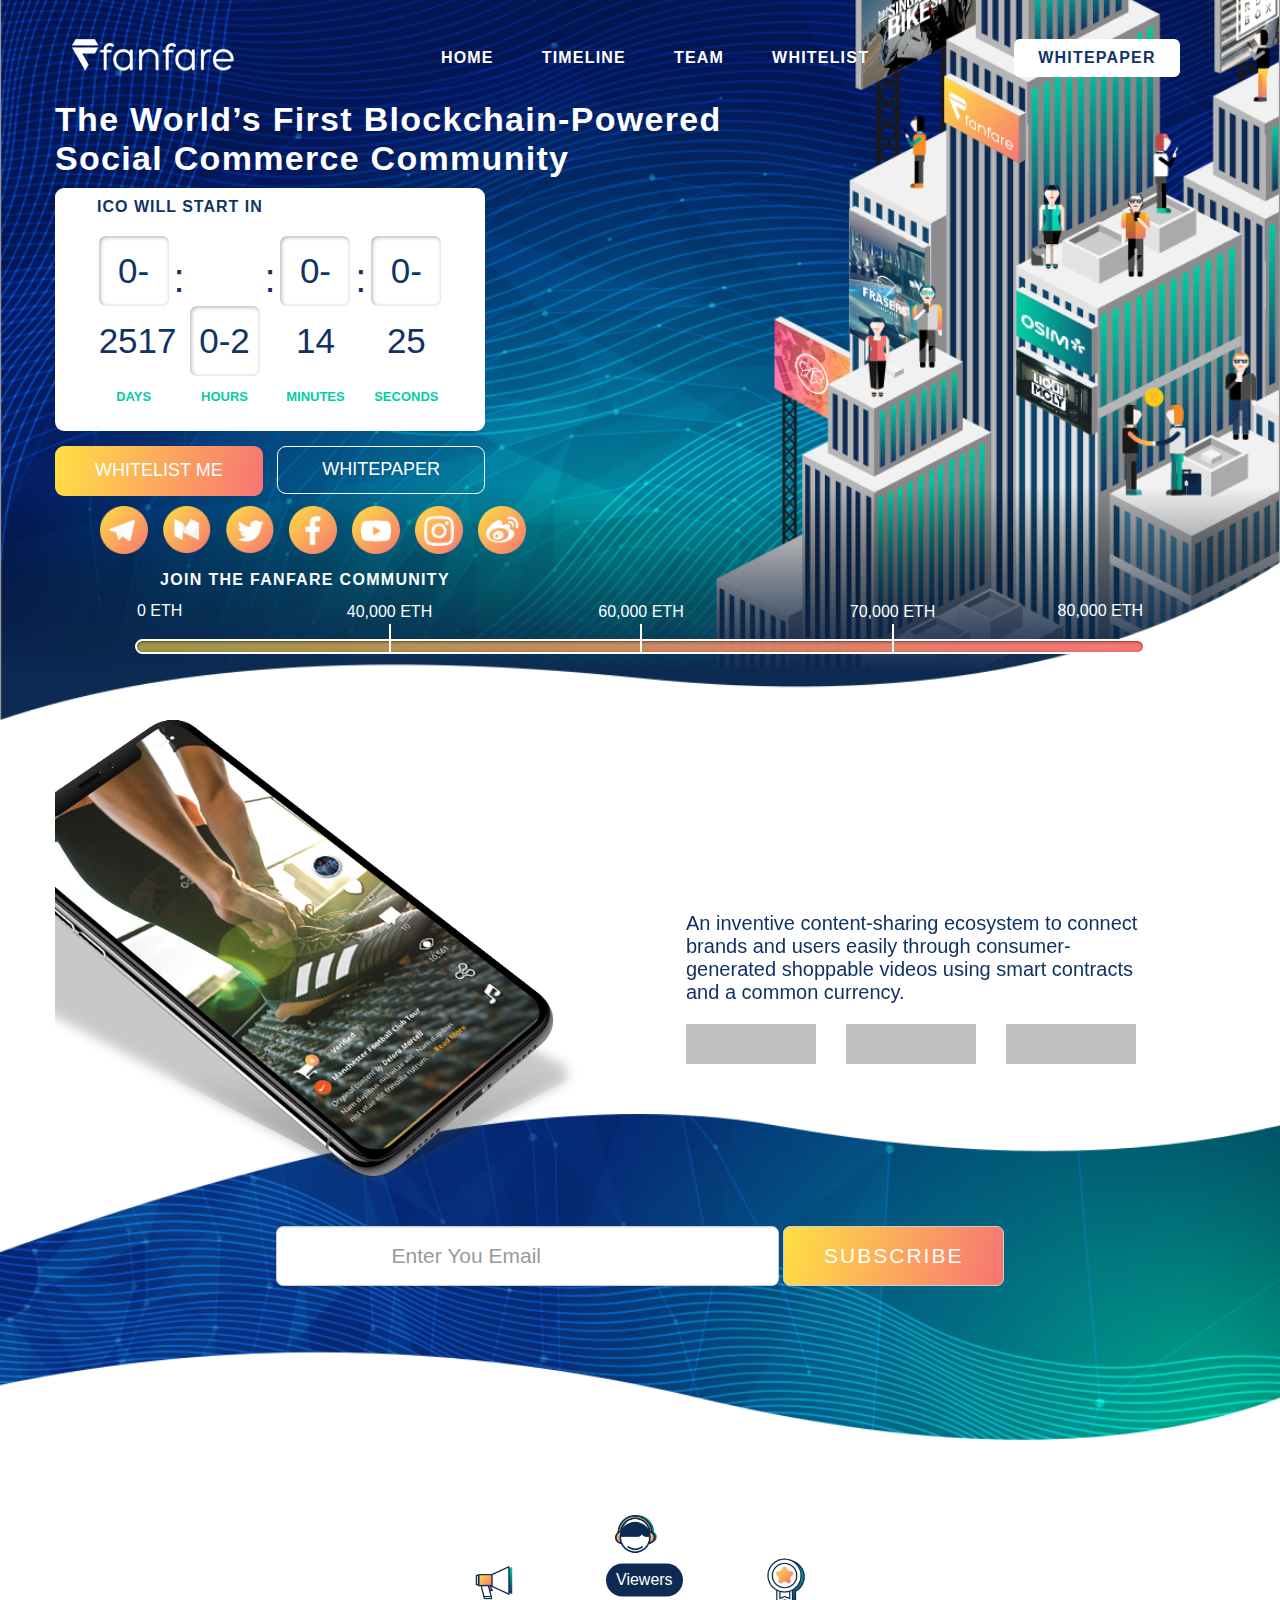
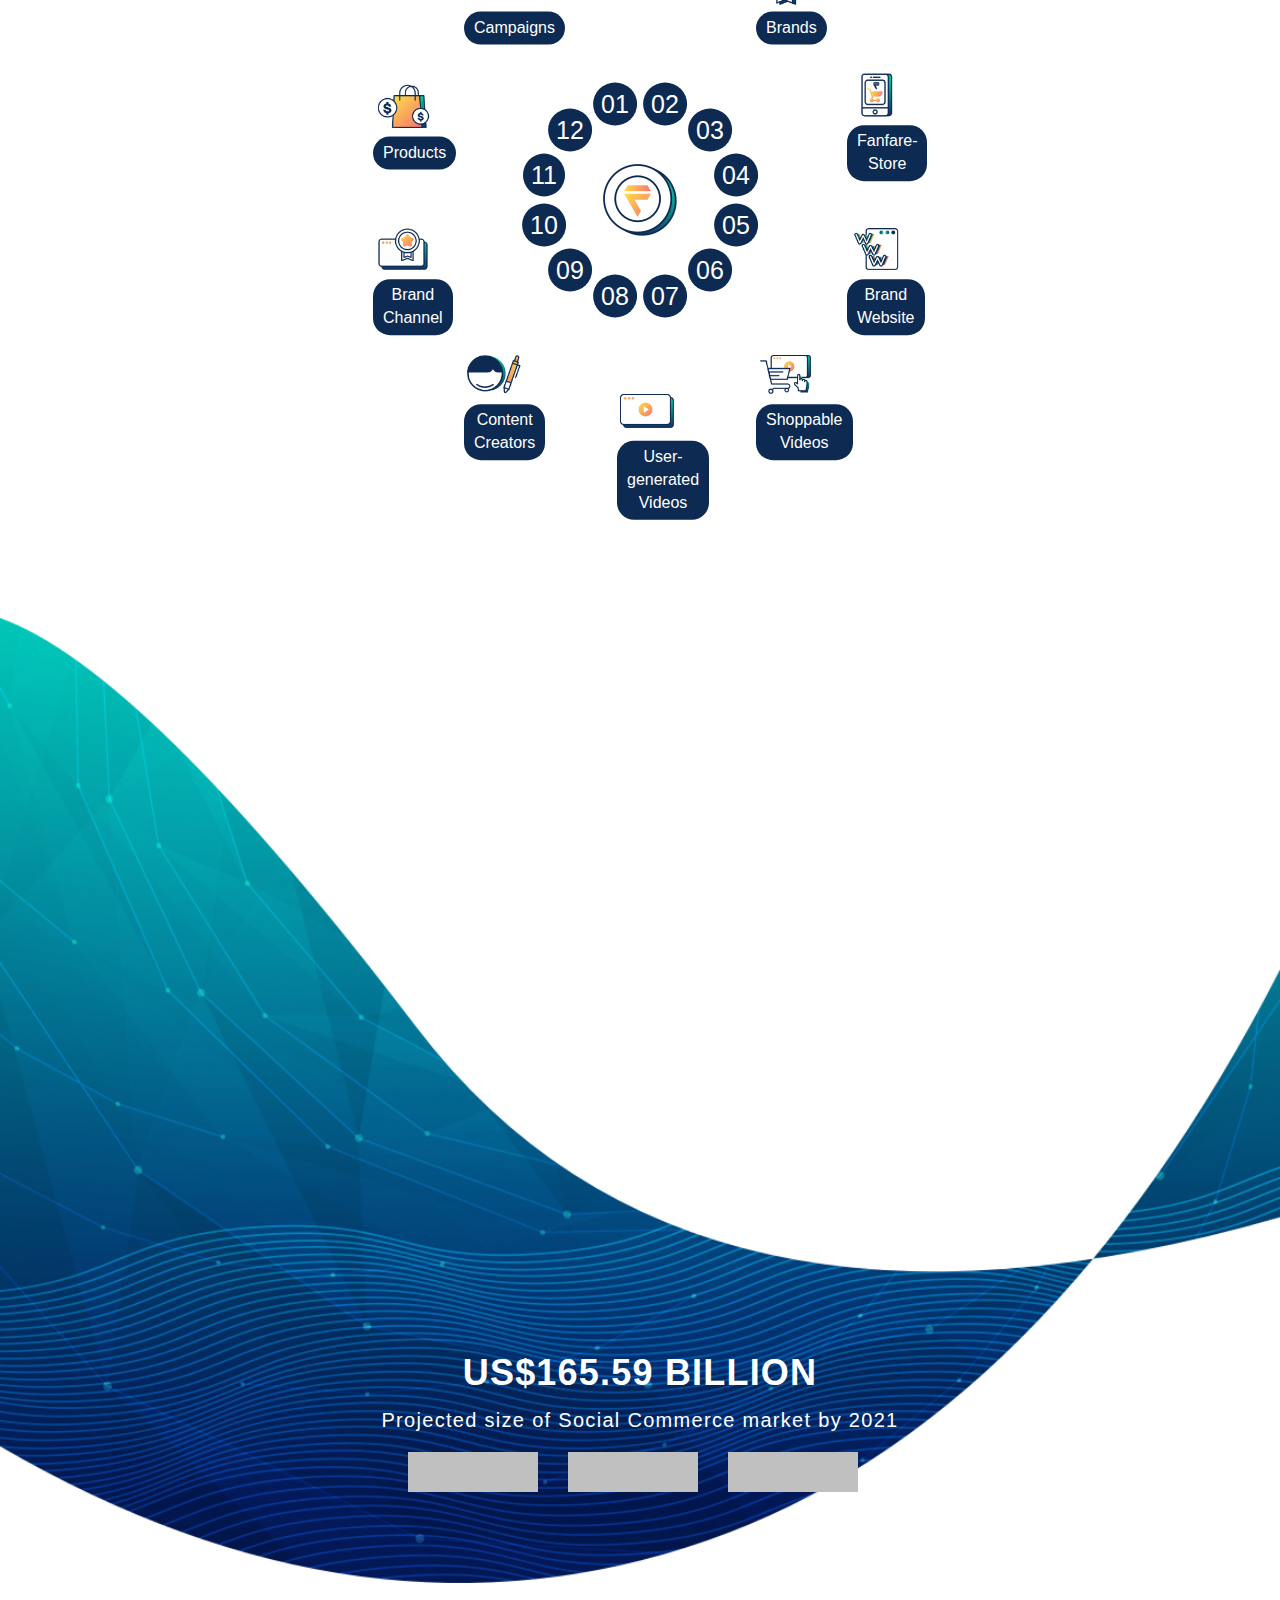
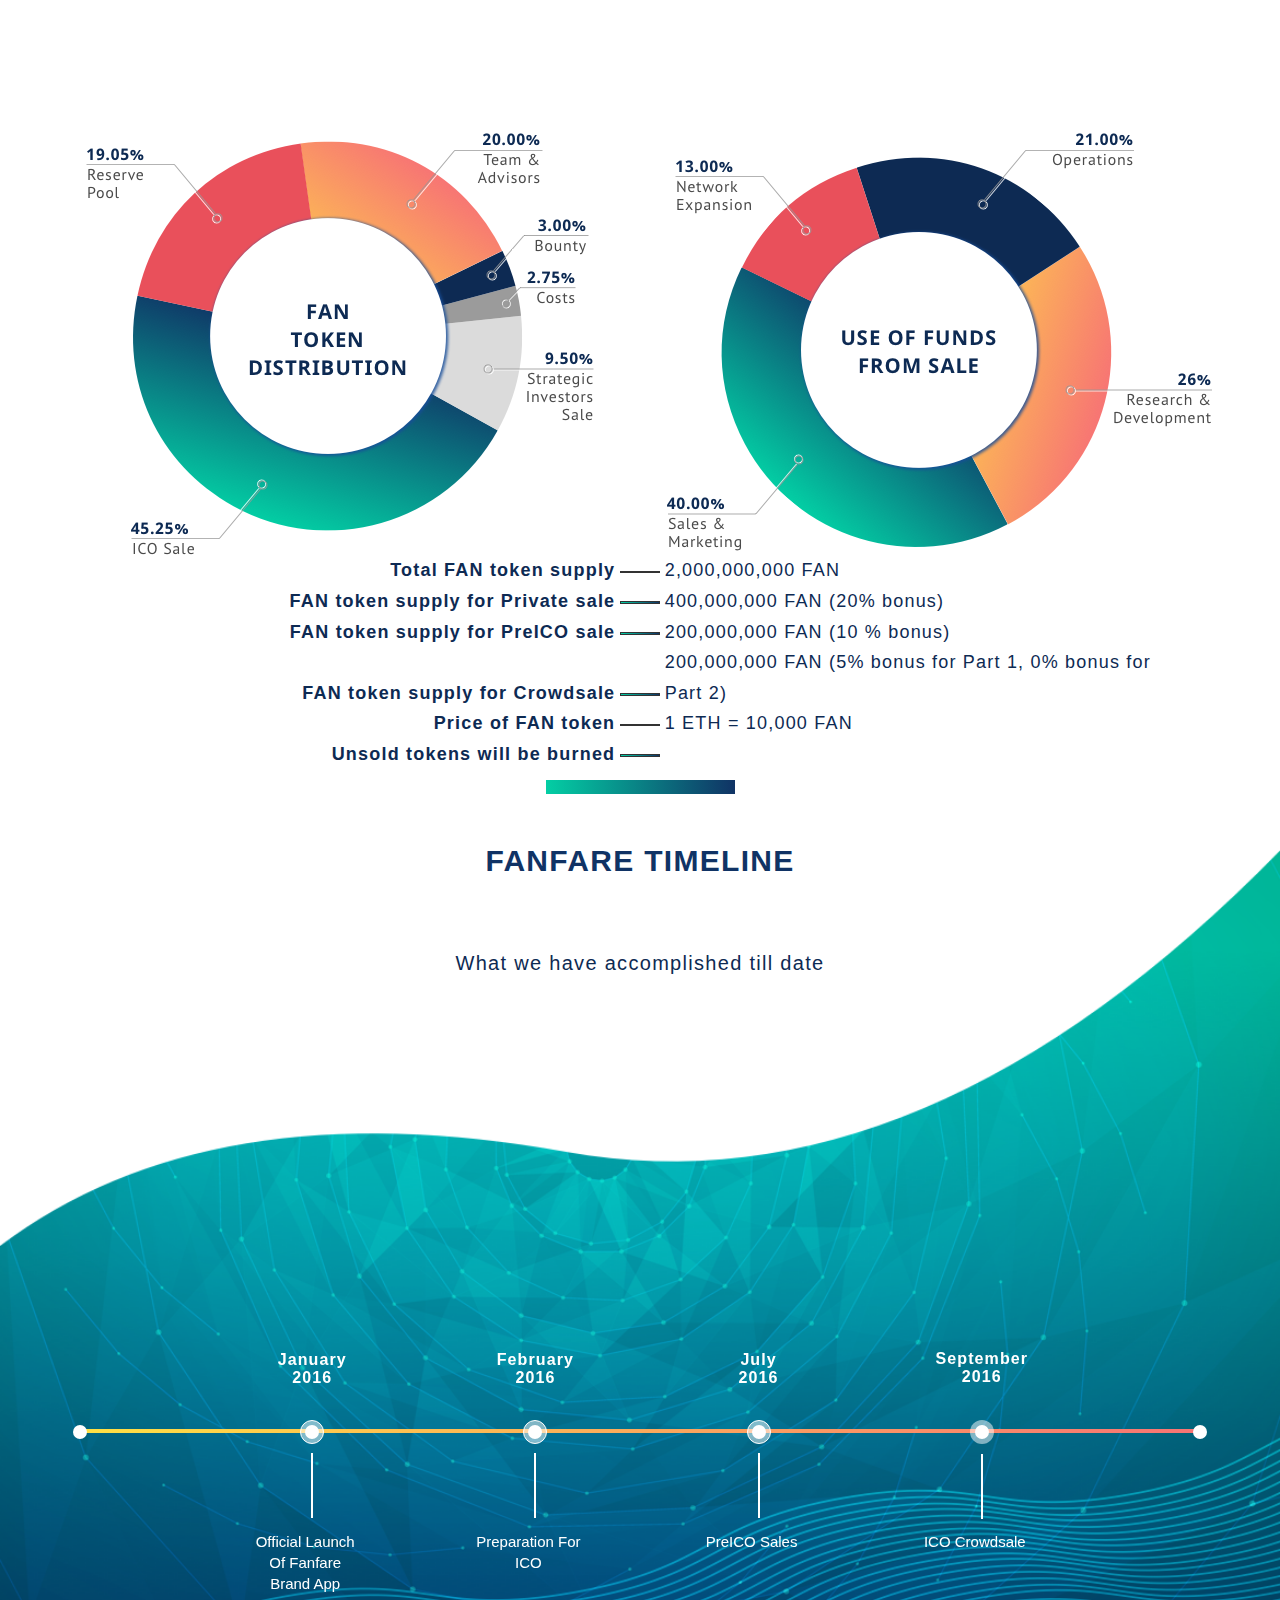
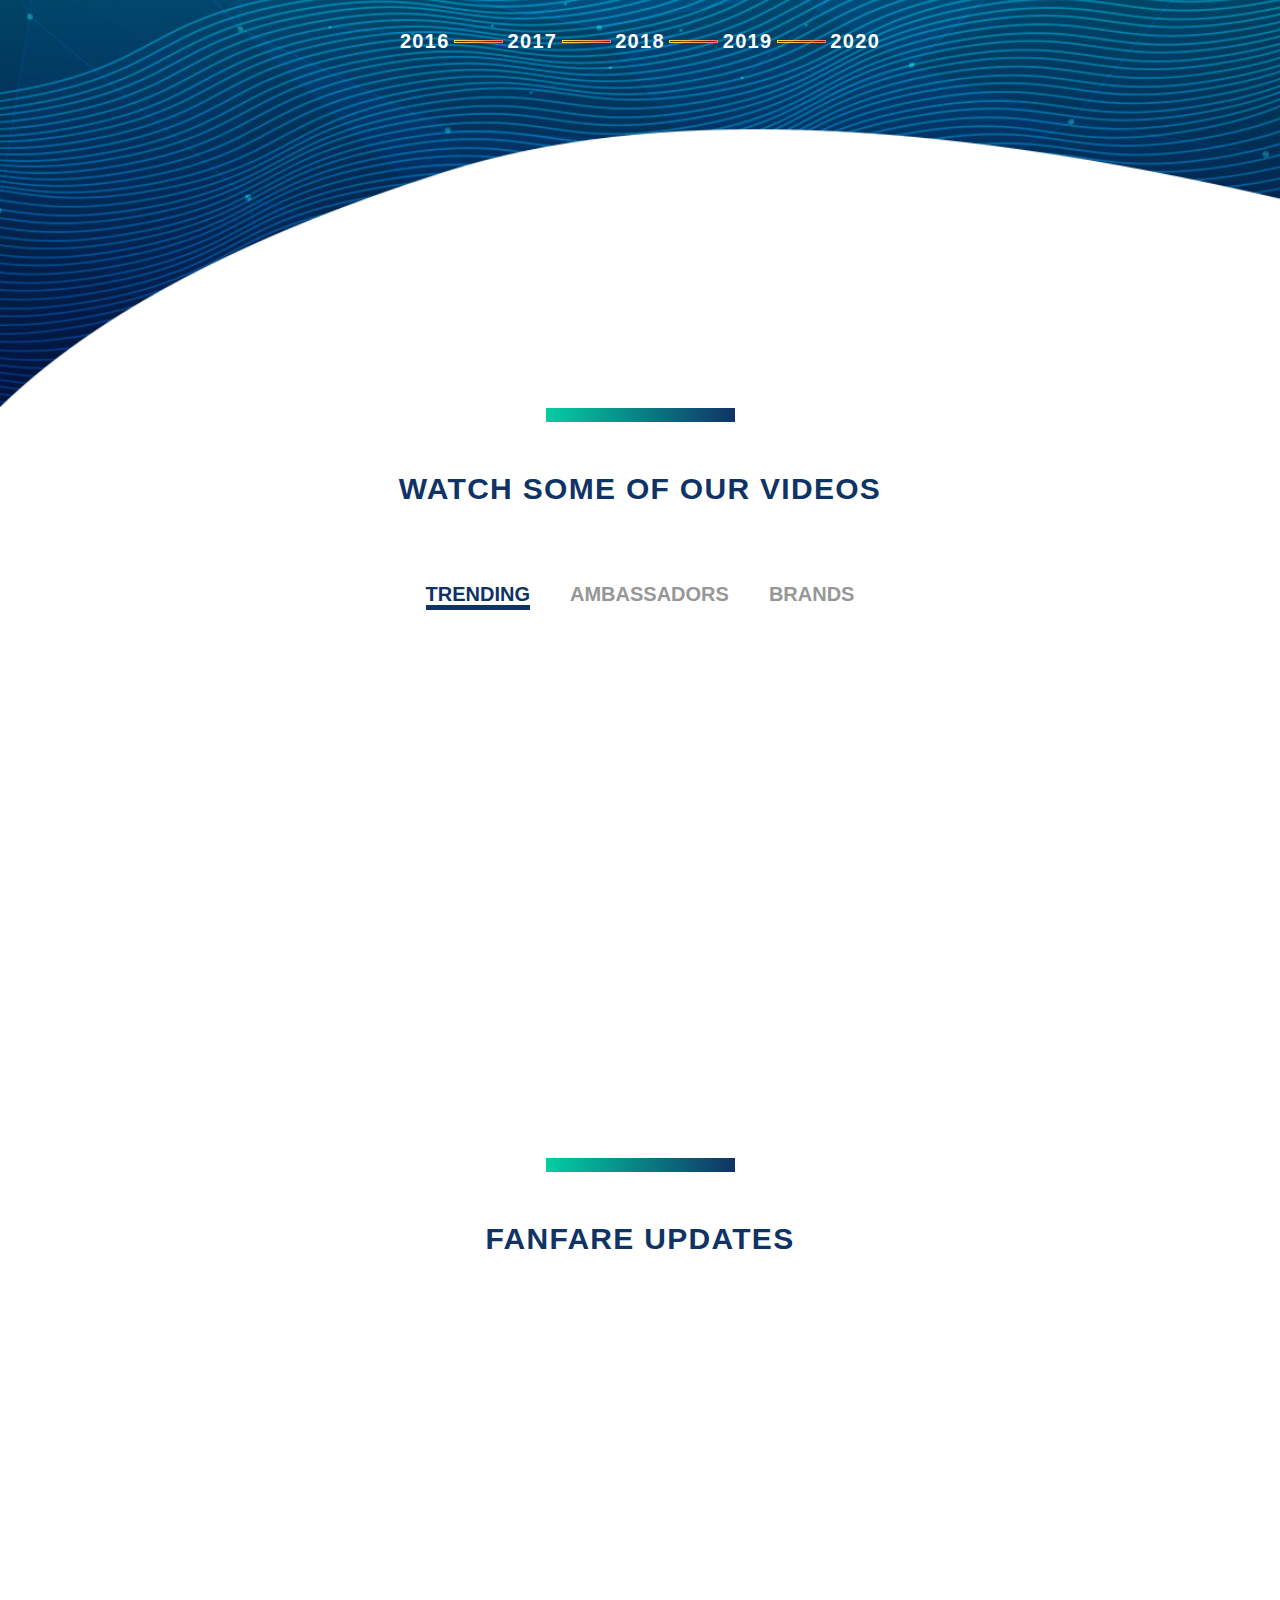
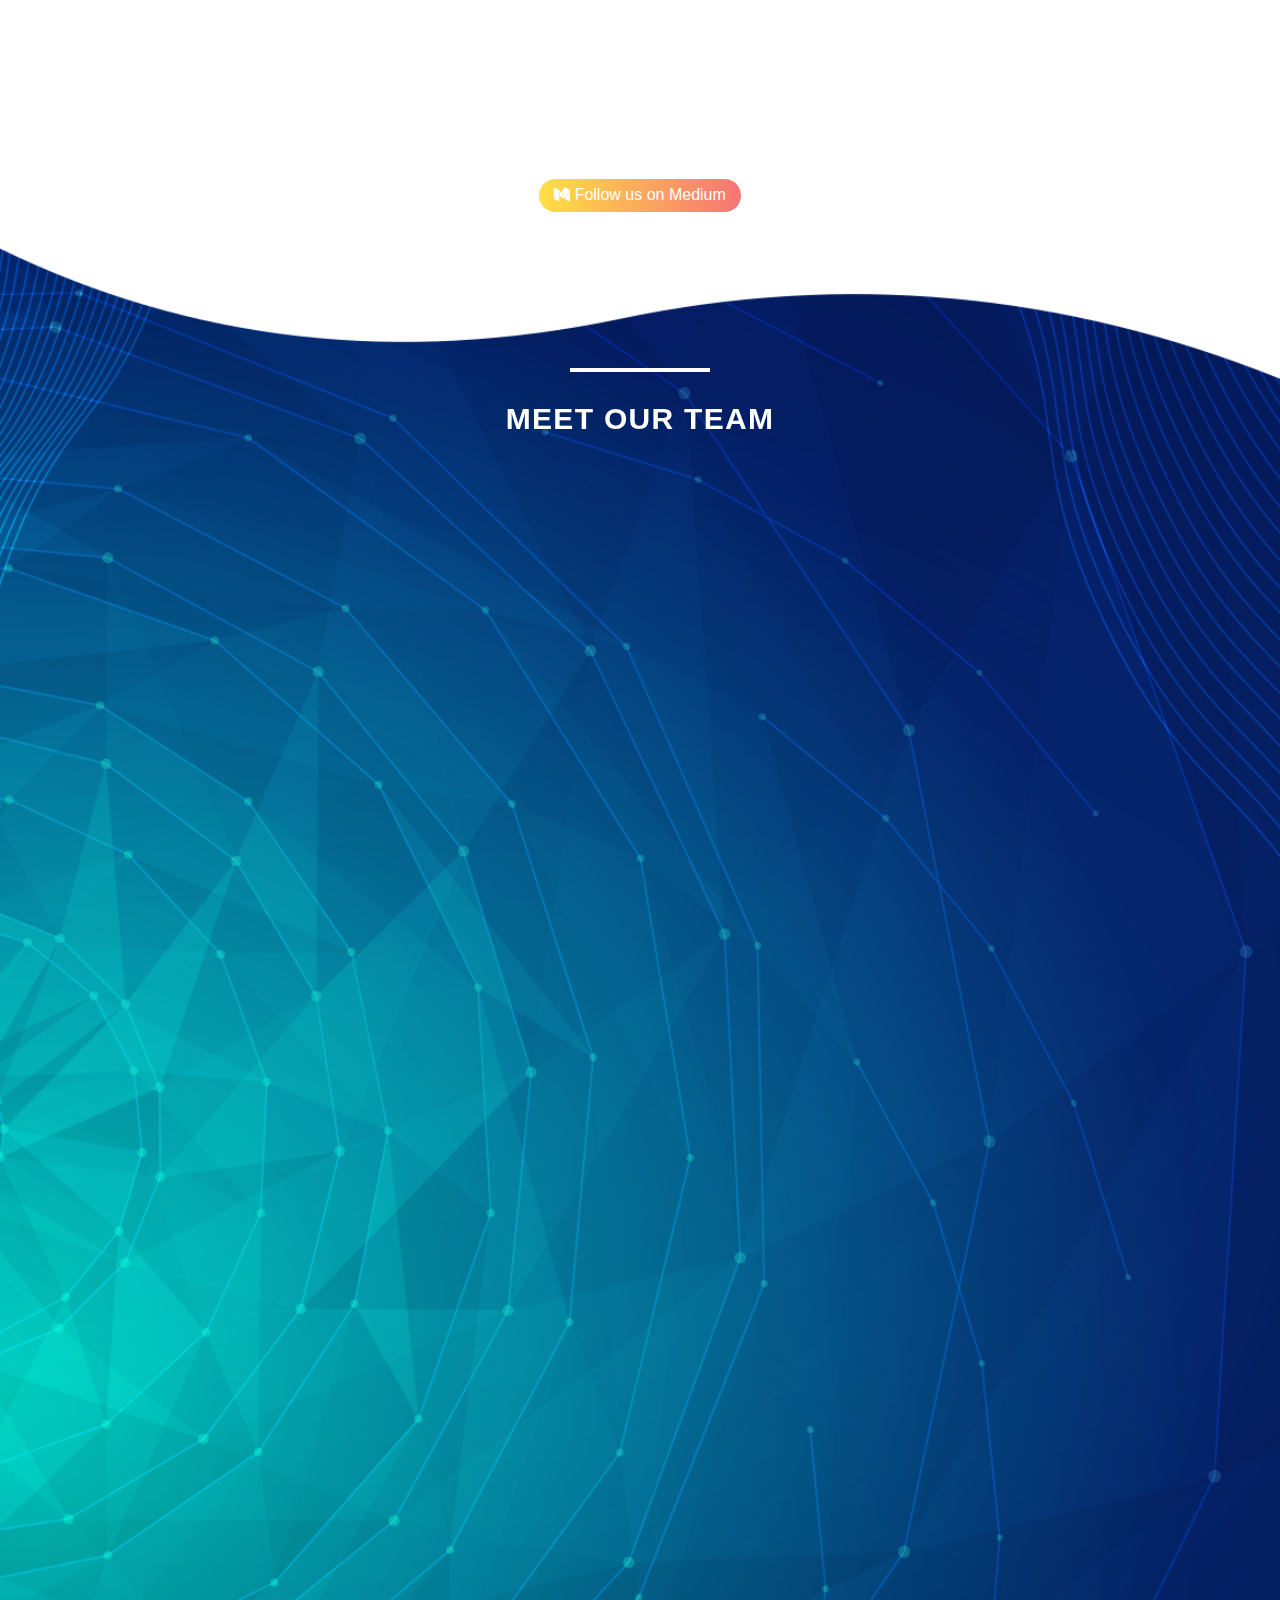
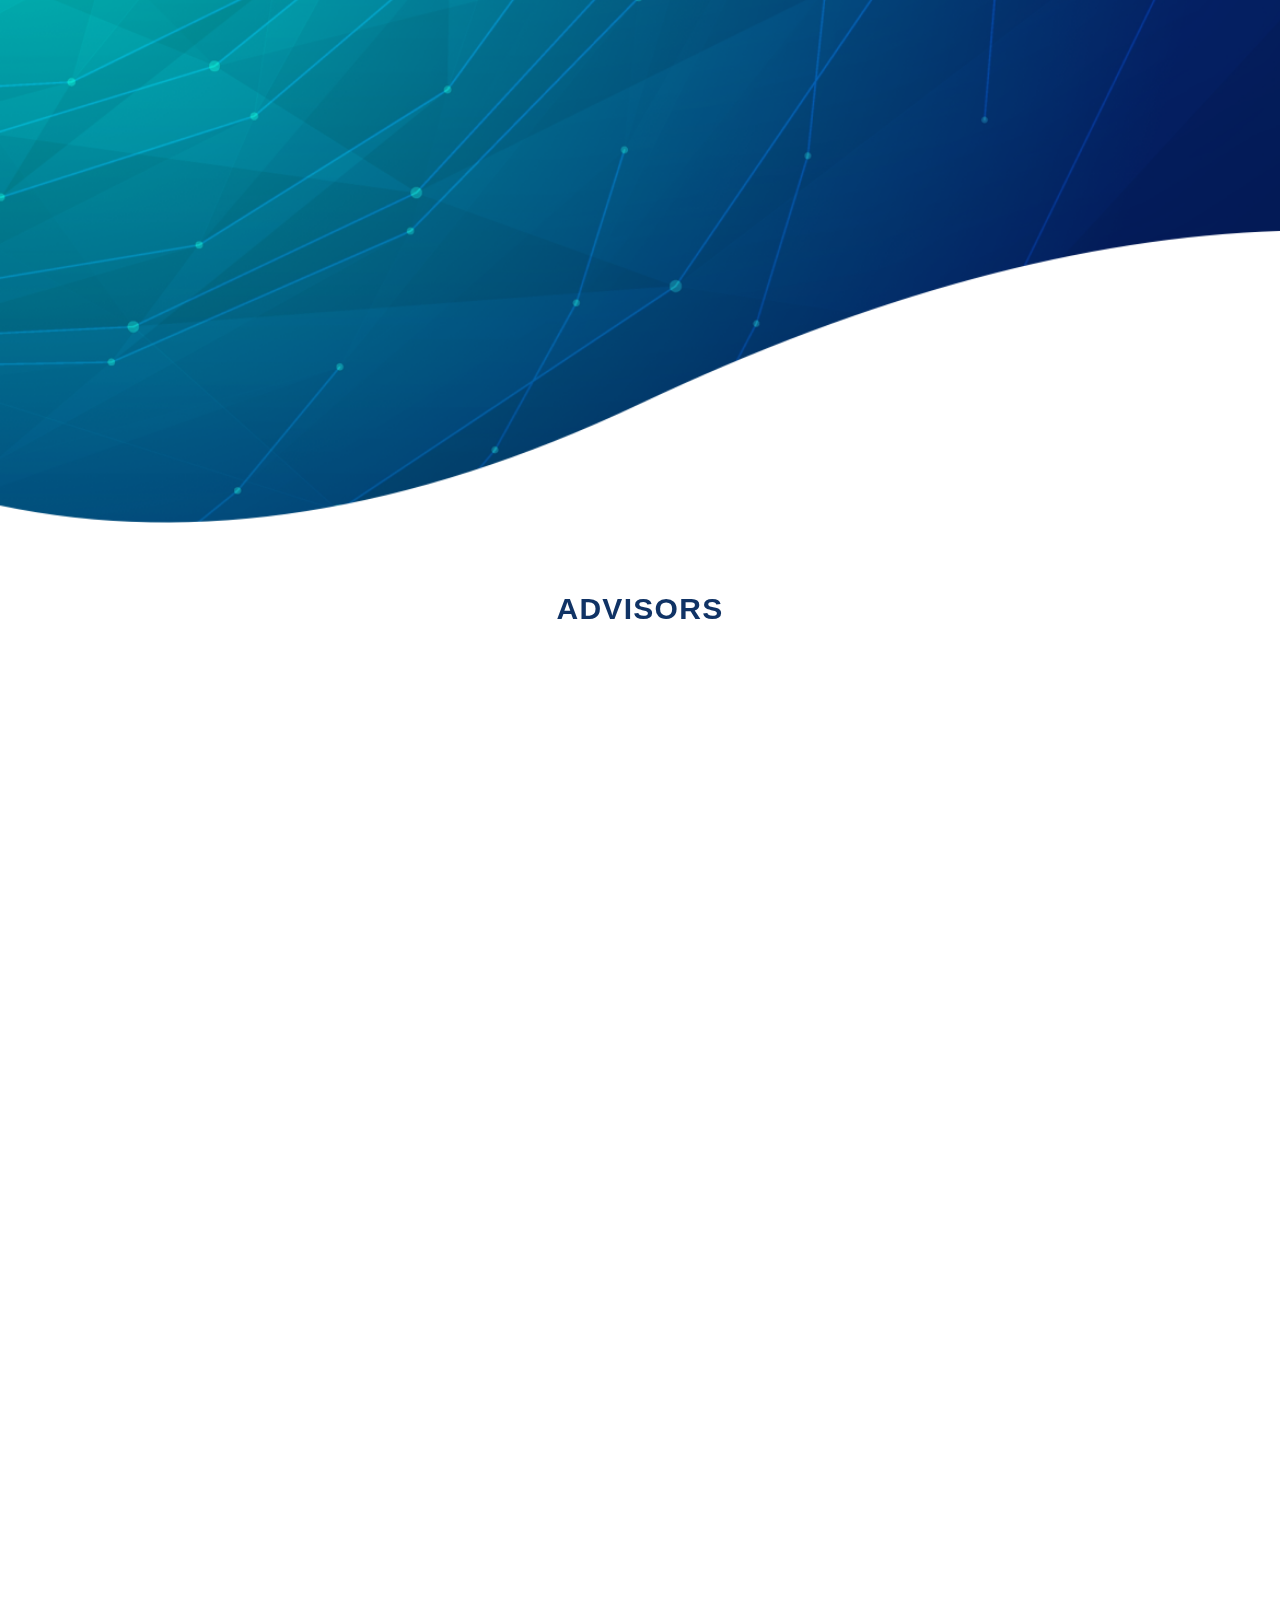
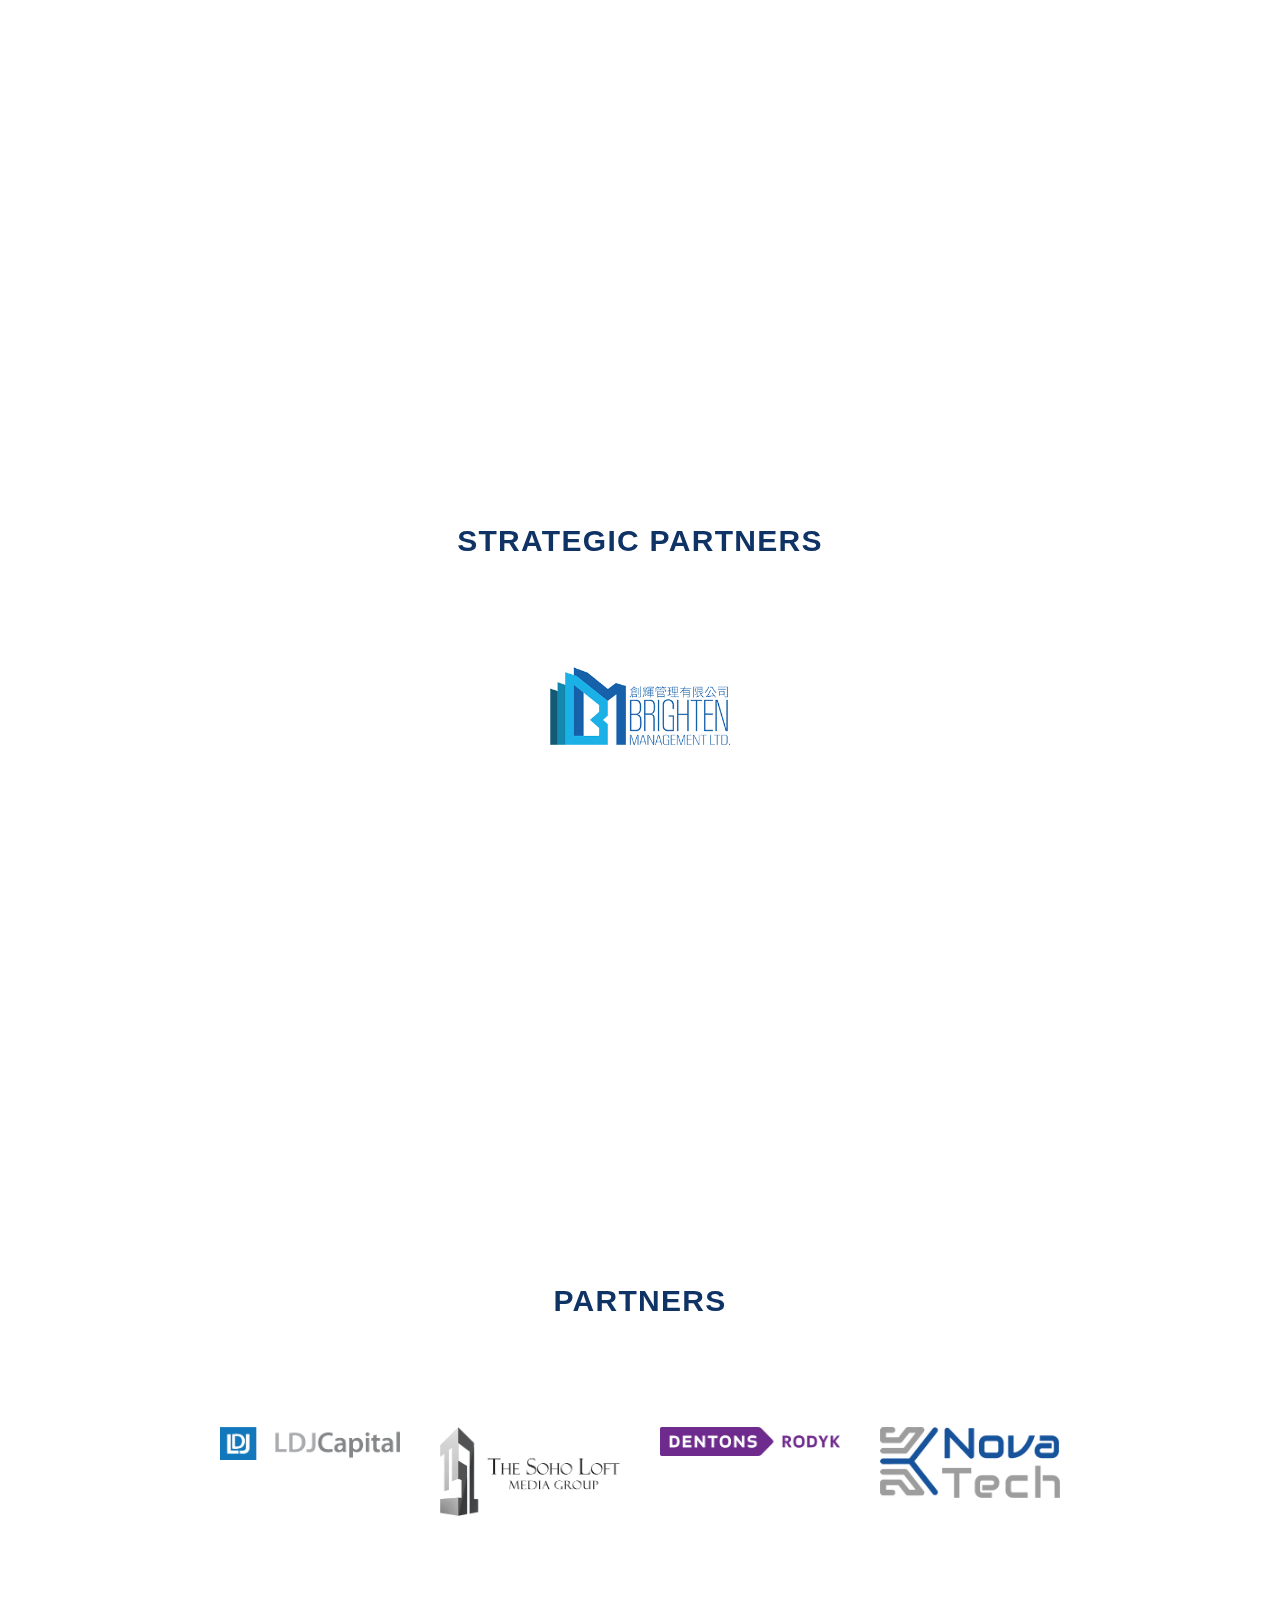
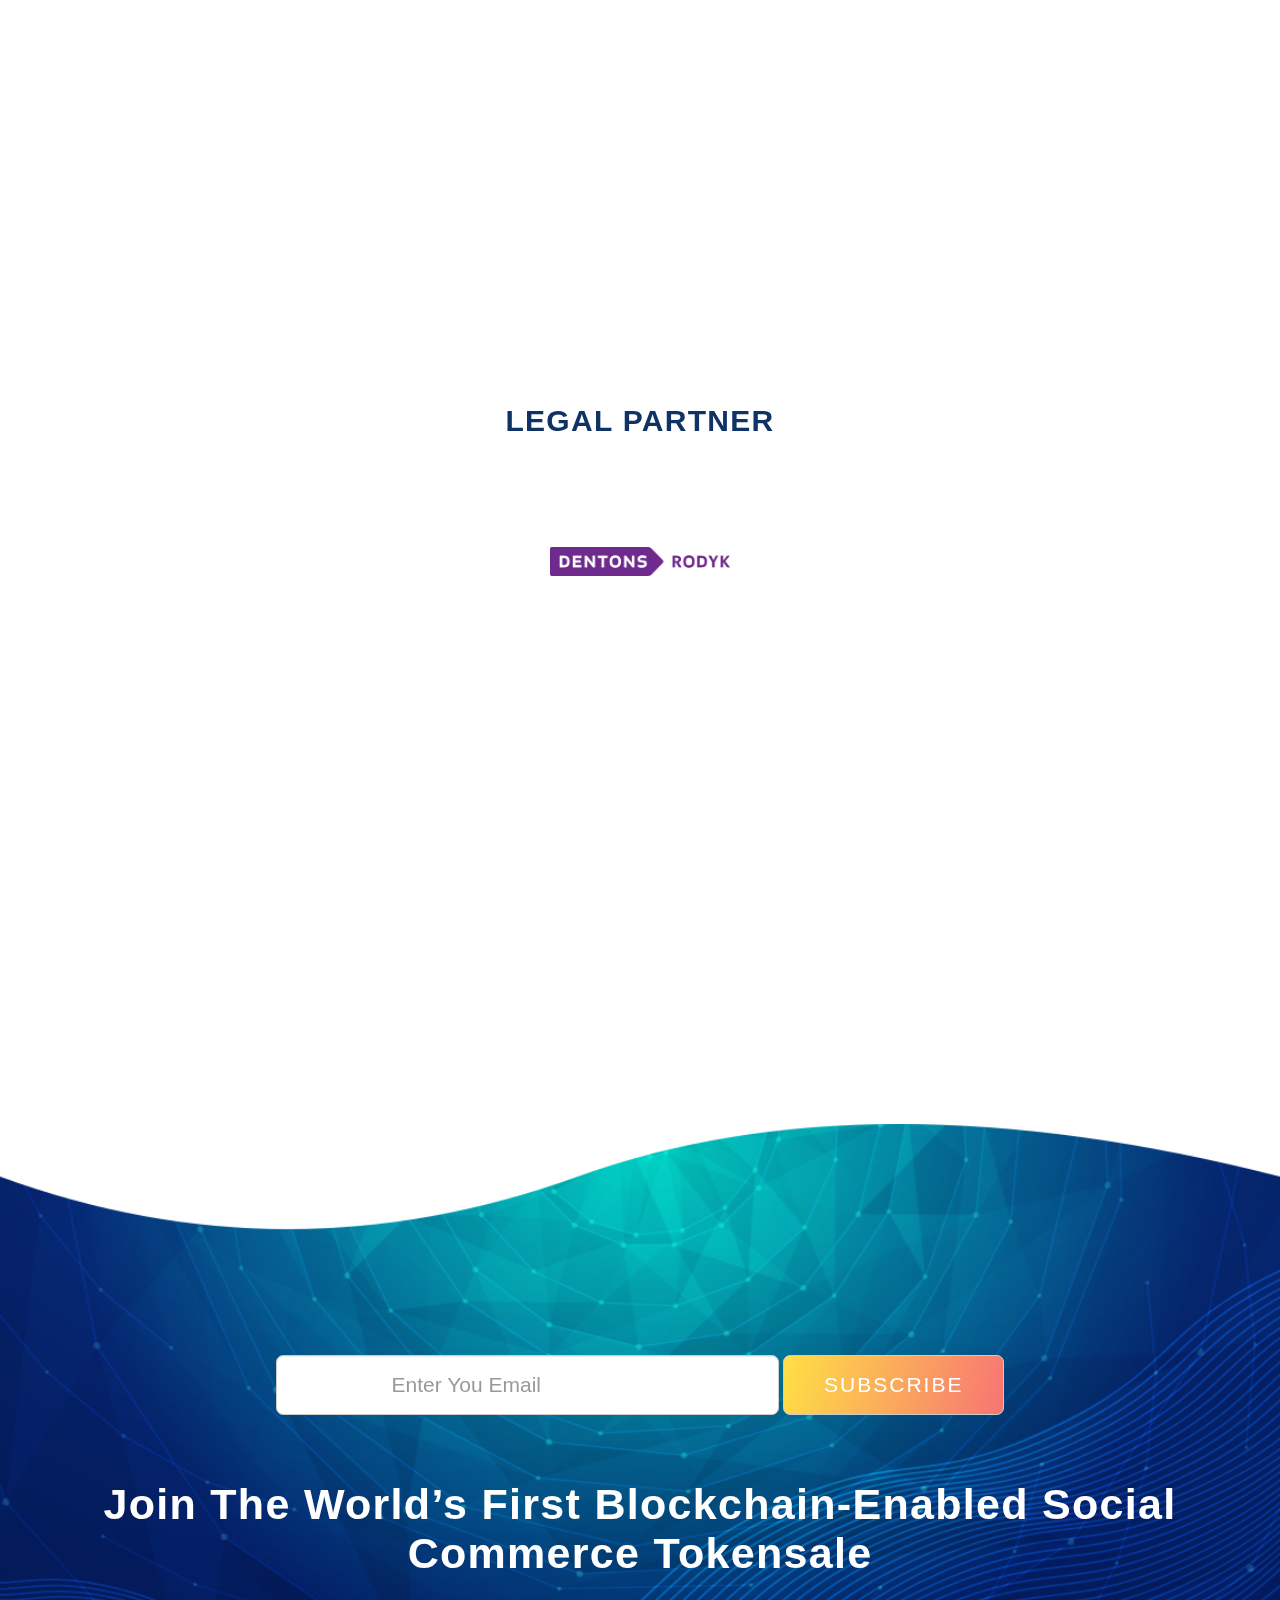
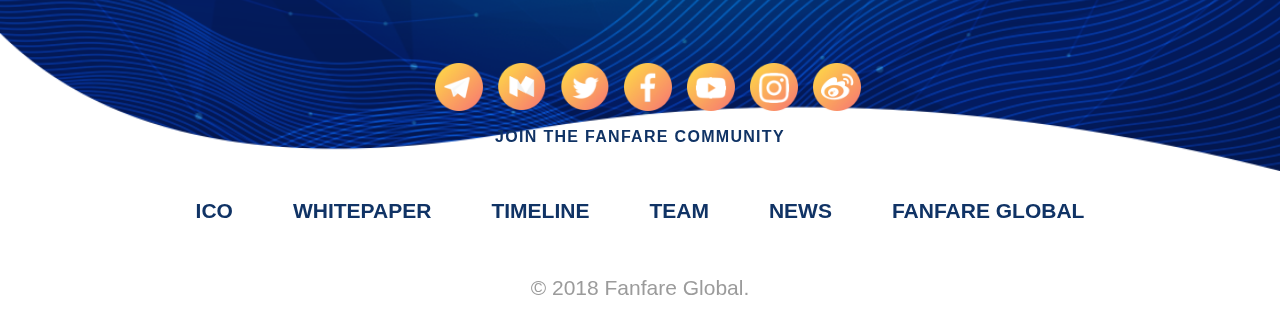
==== commit 0e930423: "up" ====
--- a/index.html
+++ b/index.html
@@ -326,7 +326,7 @@
             </div>
         </div>
     </section>
-    <section>
+    <section class="app_store">
         <div class="wrapper-container">
             <div class="app_store_prod">
                 <div class="phone_prod">
@@ -356,6 +356,10 @@
                 </div>
 
             </div>
+        </div>
+    </section>
+    <section>
+        <div class="wrapper-container">
             <div class="chart_html">
                 <div class="main_chart">
                     <div class="inner_chart" id="chart_anim">
--- a/css/screen.css
+++ b/css/screen.css
@@ -1195,6 +1195,7 @@
     float: none;
     padding: 0;
     margin: 0 auto;
+    padding-bottom: 75px;
 }
 
 .app_store_prod .phone_item.phone_left {
@@ -1202,11 +1203,14 @@
     position: relative;
     left: -60px;
     top: 85px;
+    max-width: 231px;
+    z-index: 1;
 }
 
 .app_store_prod .phone_prod {
     position: relative;
-    padding-bottom: 85px;
+    padding-bottom: 130px;
+
 }
 
 .app_store_prod .phone_item.phone_right {
@@ -1214,7 +1218,12 @@
     top: 0;
     left: 50%;
     margin-left: -10px;
-    z-index: -1;
+    z-index: 0;
+    max-width: 193px;
+}
+
+.app_store_prod .phone_item img {
+    width: 100%;
 }
 
 .app_store_prod h2 {
@@ -1225,6 +1234,8 @@
     line-height: normal;
     letter-spacing: 1.2px;
     color: #ffffff;
+    margin-bottom: 15px;
+    padding-bottom: 0;
 }
 
 .app_store_prod p {
@@ -1237,10 +1248,9 @@
     color: #ffffff;
 }
 
-.app_store_prod {
+section.app_store {
     background: url('../images/bg/bgdesktop/bg3.png') bottom center no-repeat;
     background-size: 100% auto;
-    padding-bottom: 115px;
 }
 
 .icon_itn {
@@ -1357,6 +1367,9 @@
 }
 .icon_itn img {
     max-width: 100%;
+}
+section.app_store {
+    padding-top: 208px;
 }
 
 @media (min-width: 992px) {
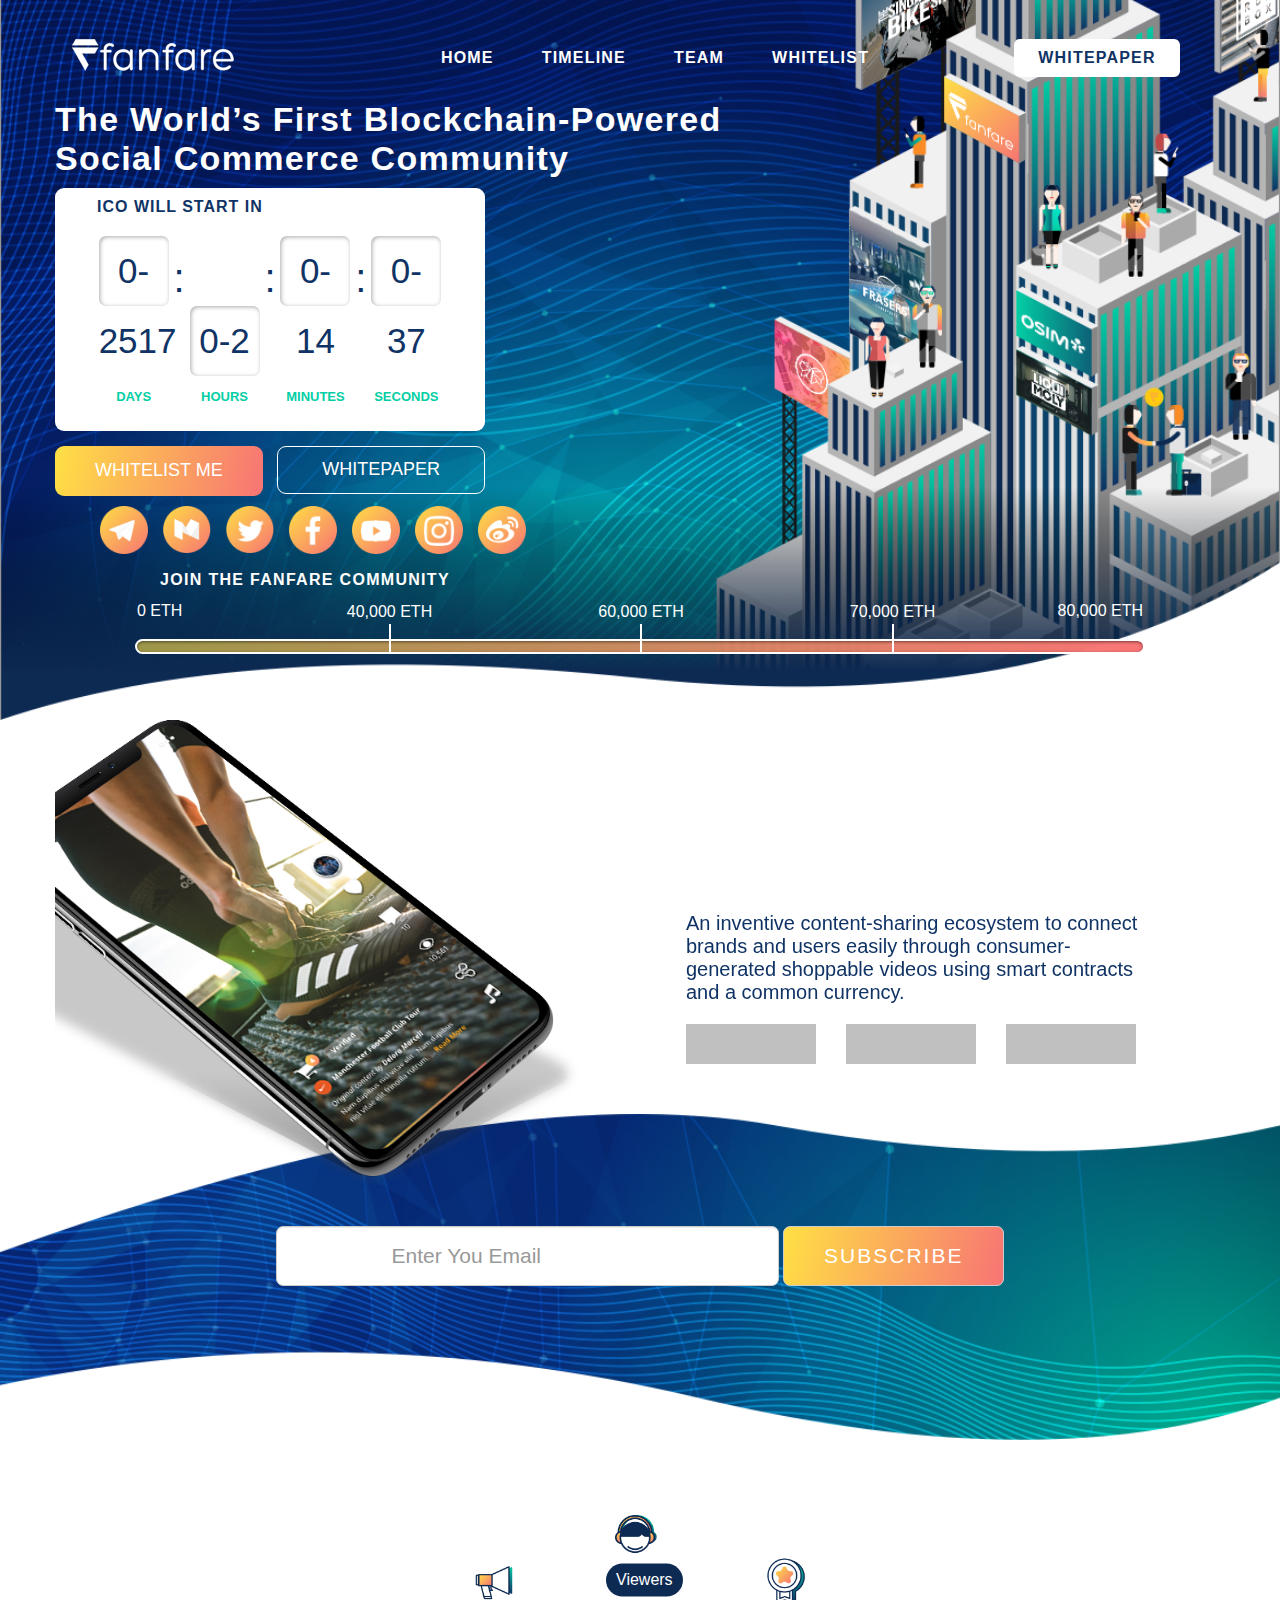
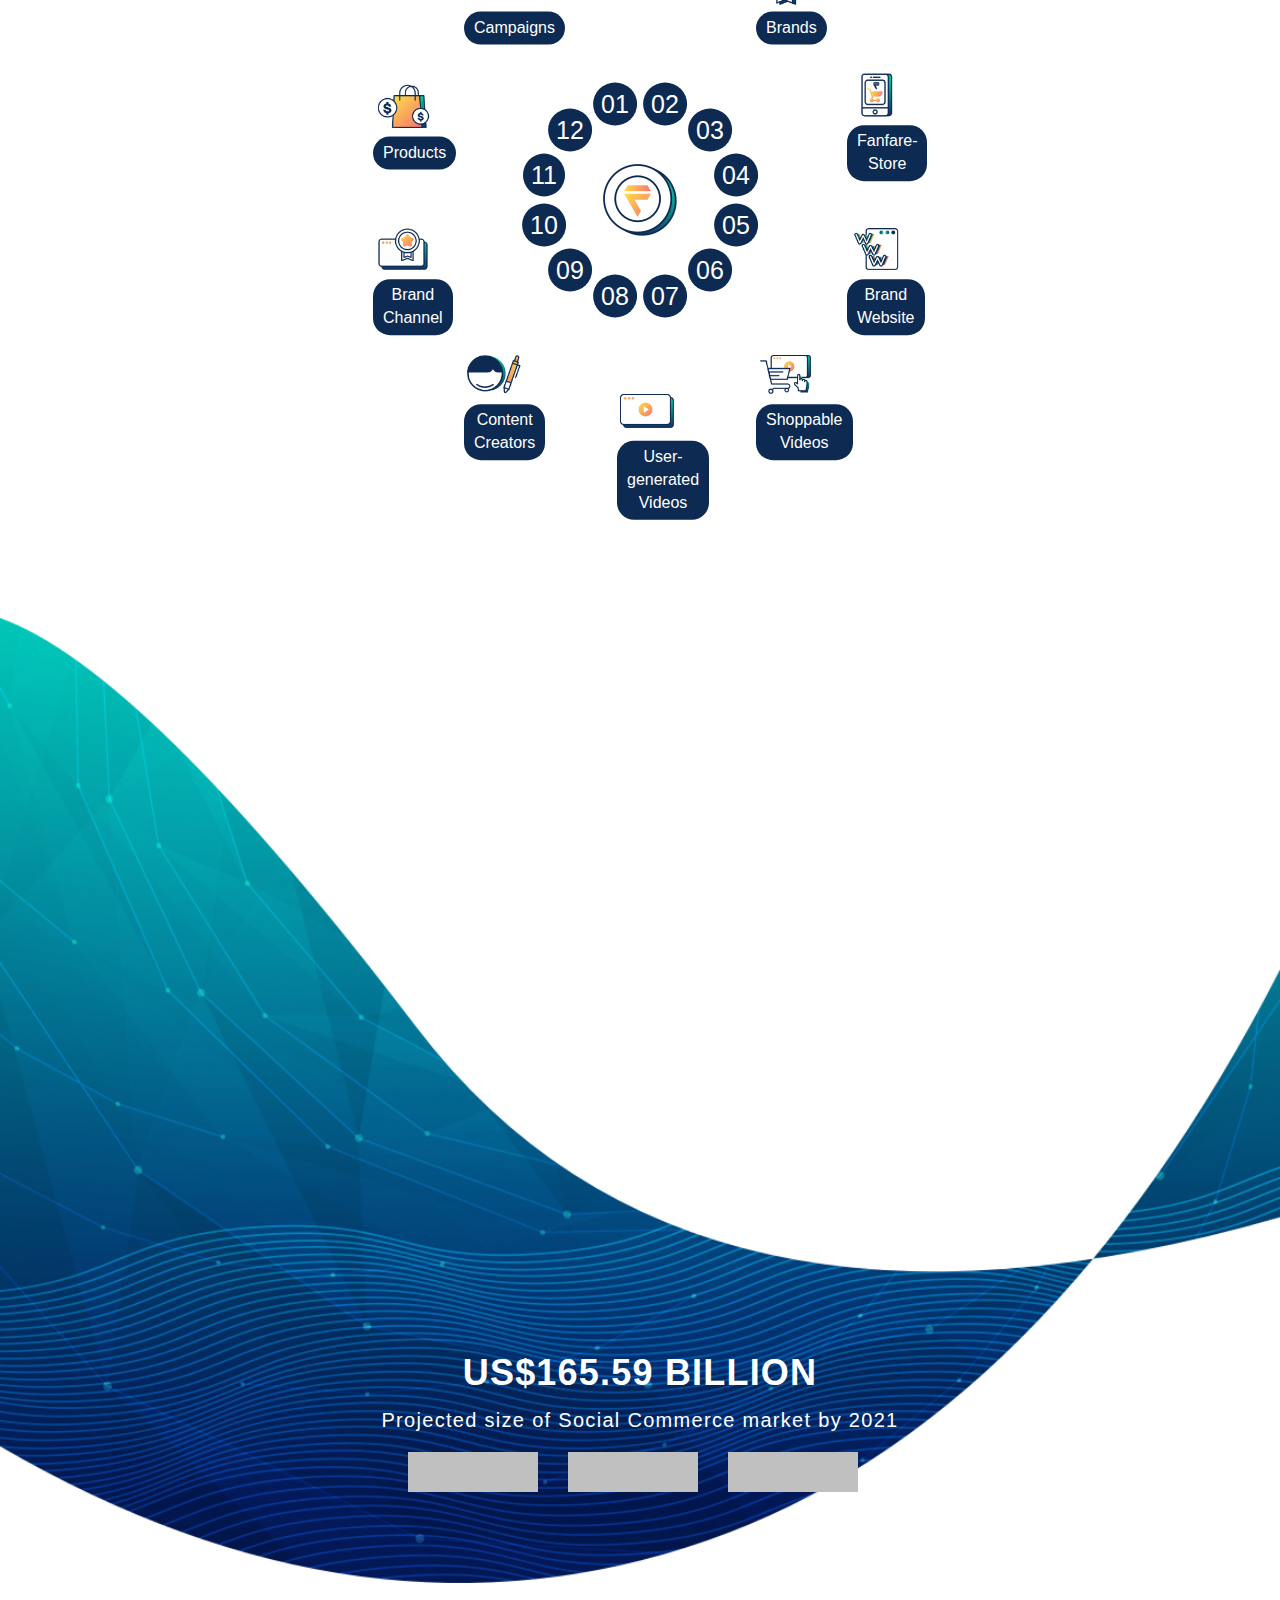
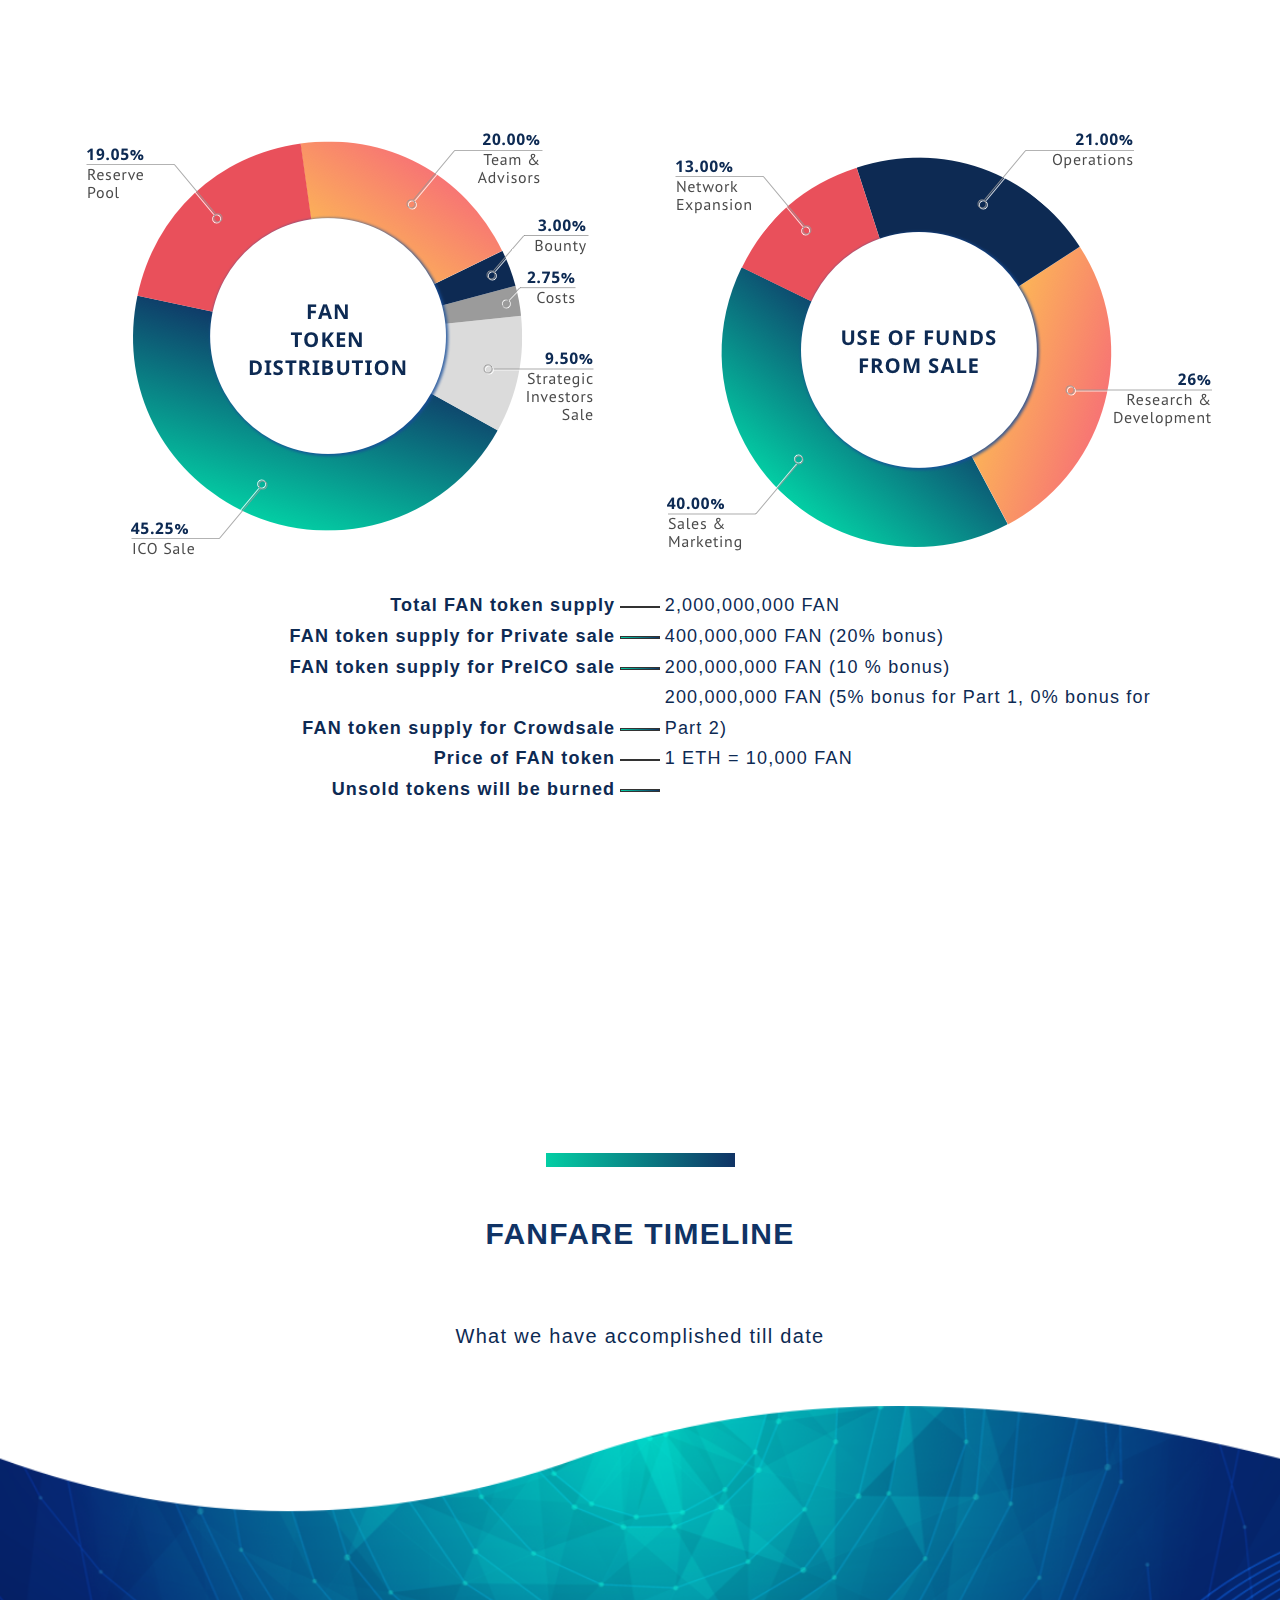
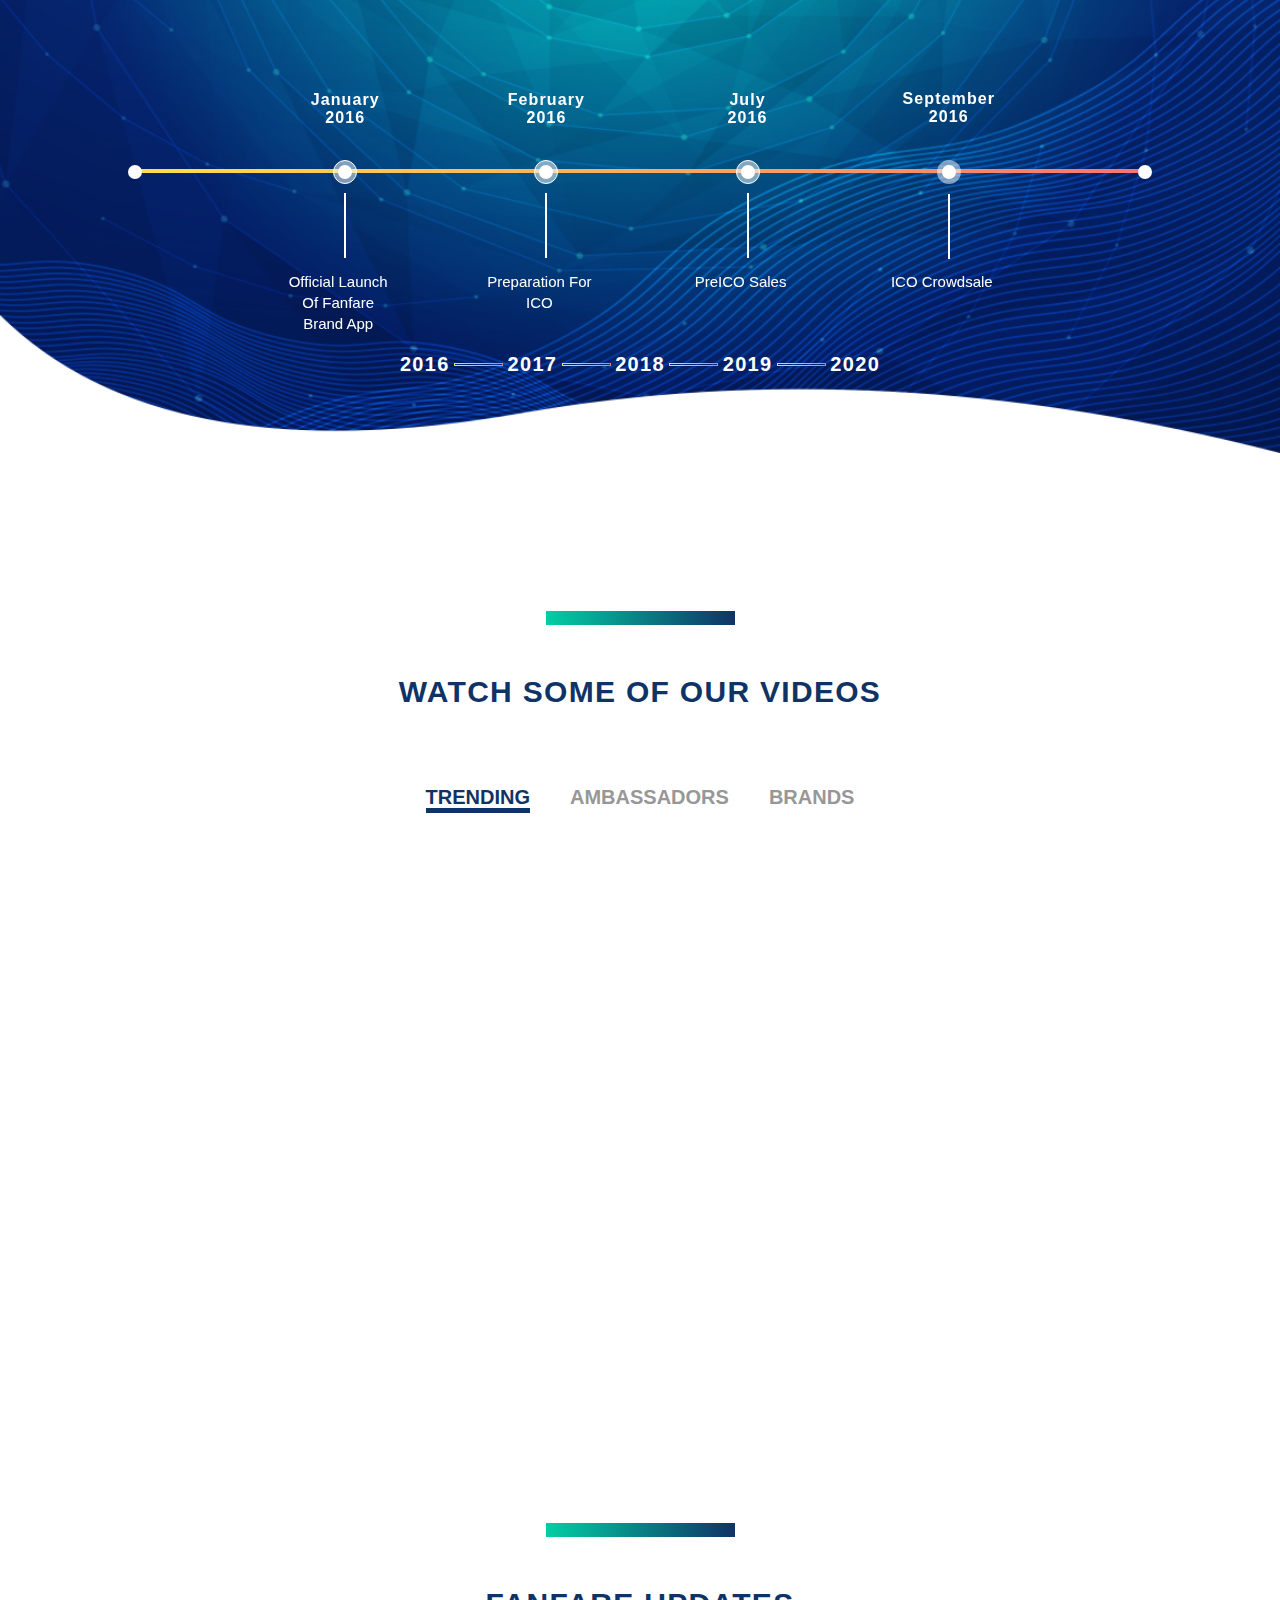
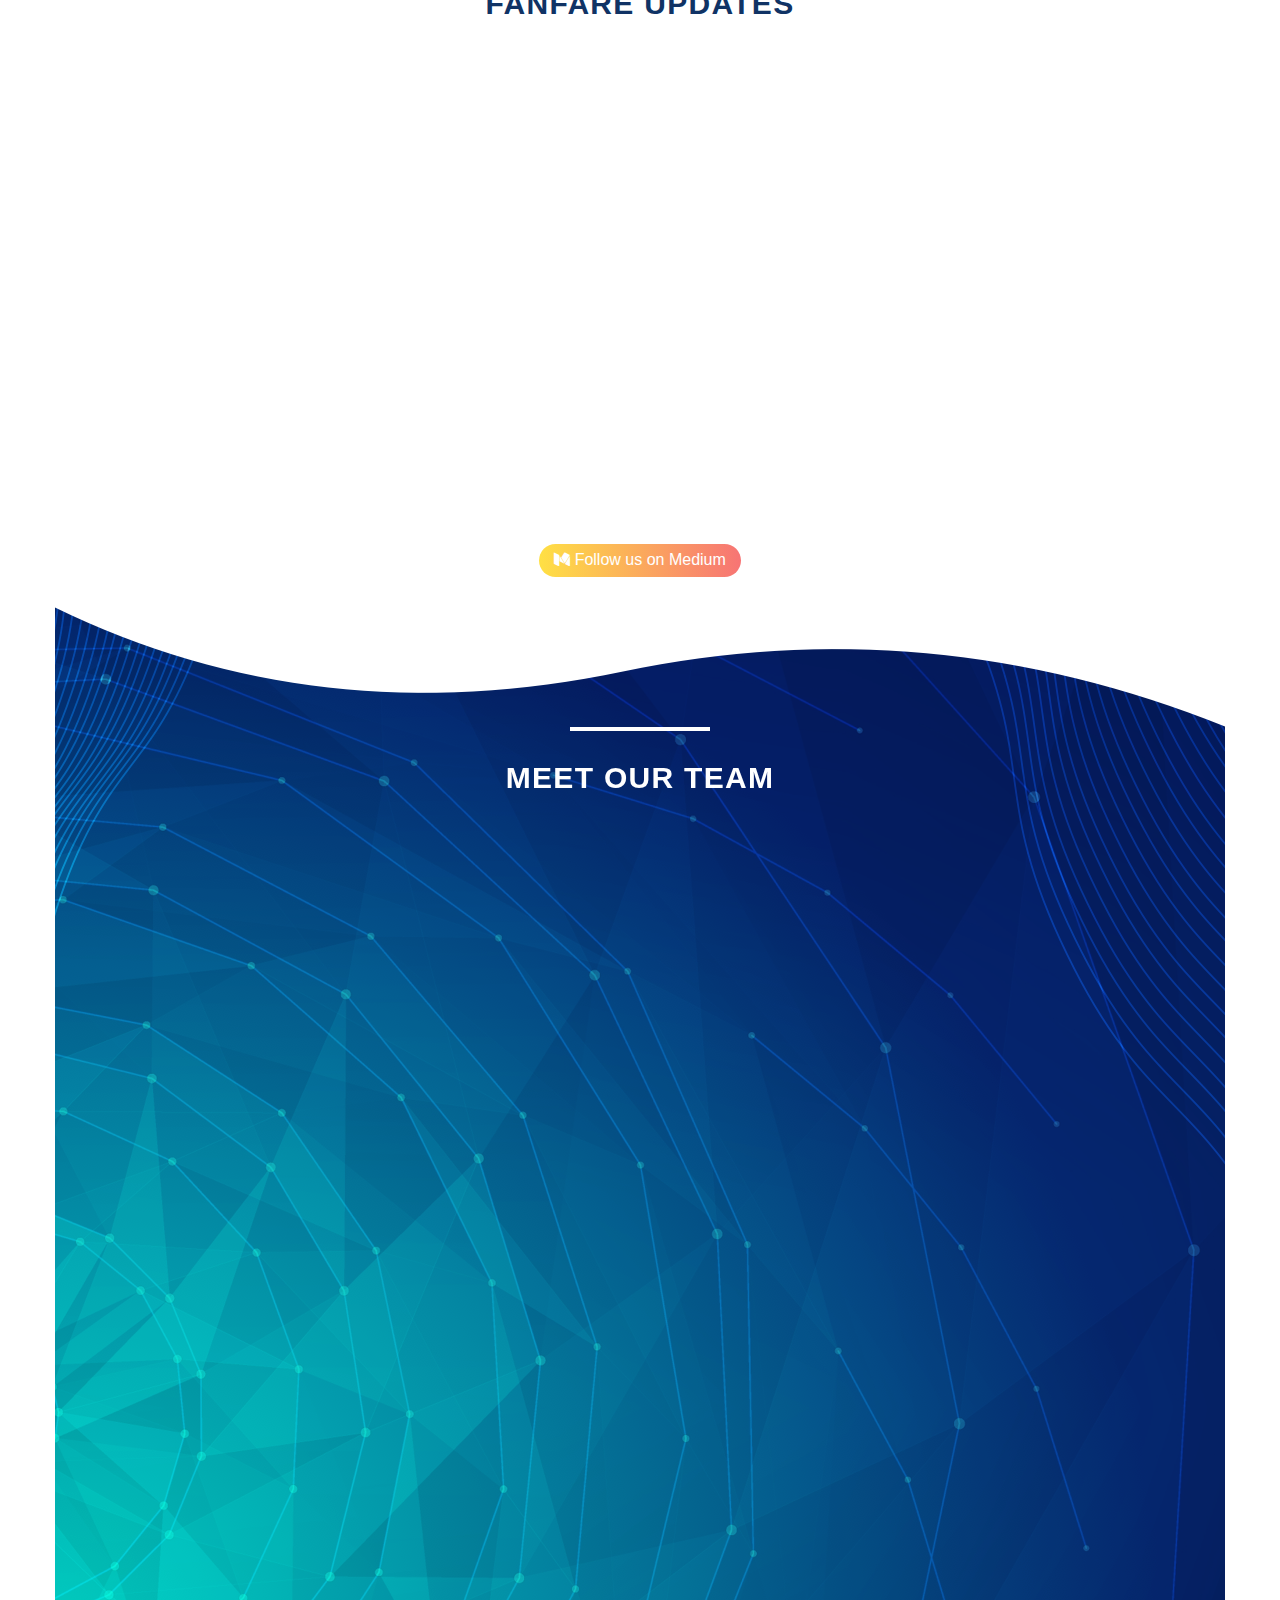
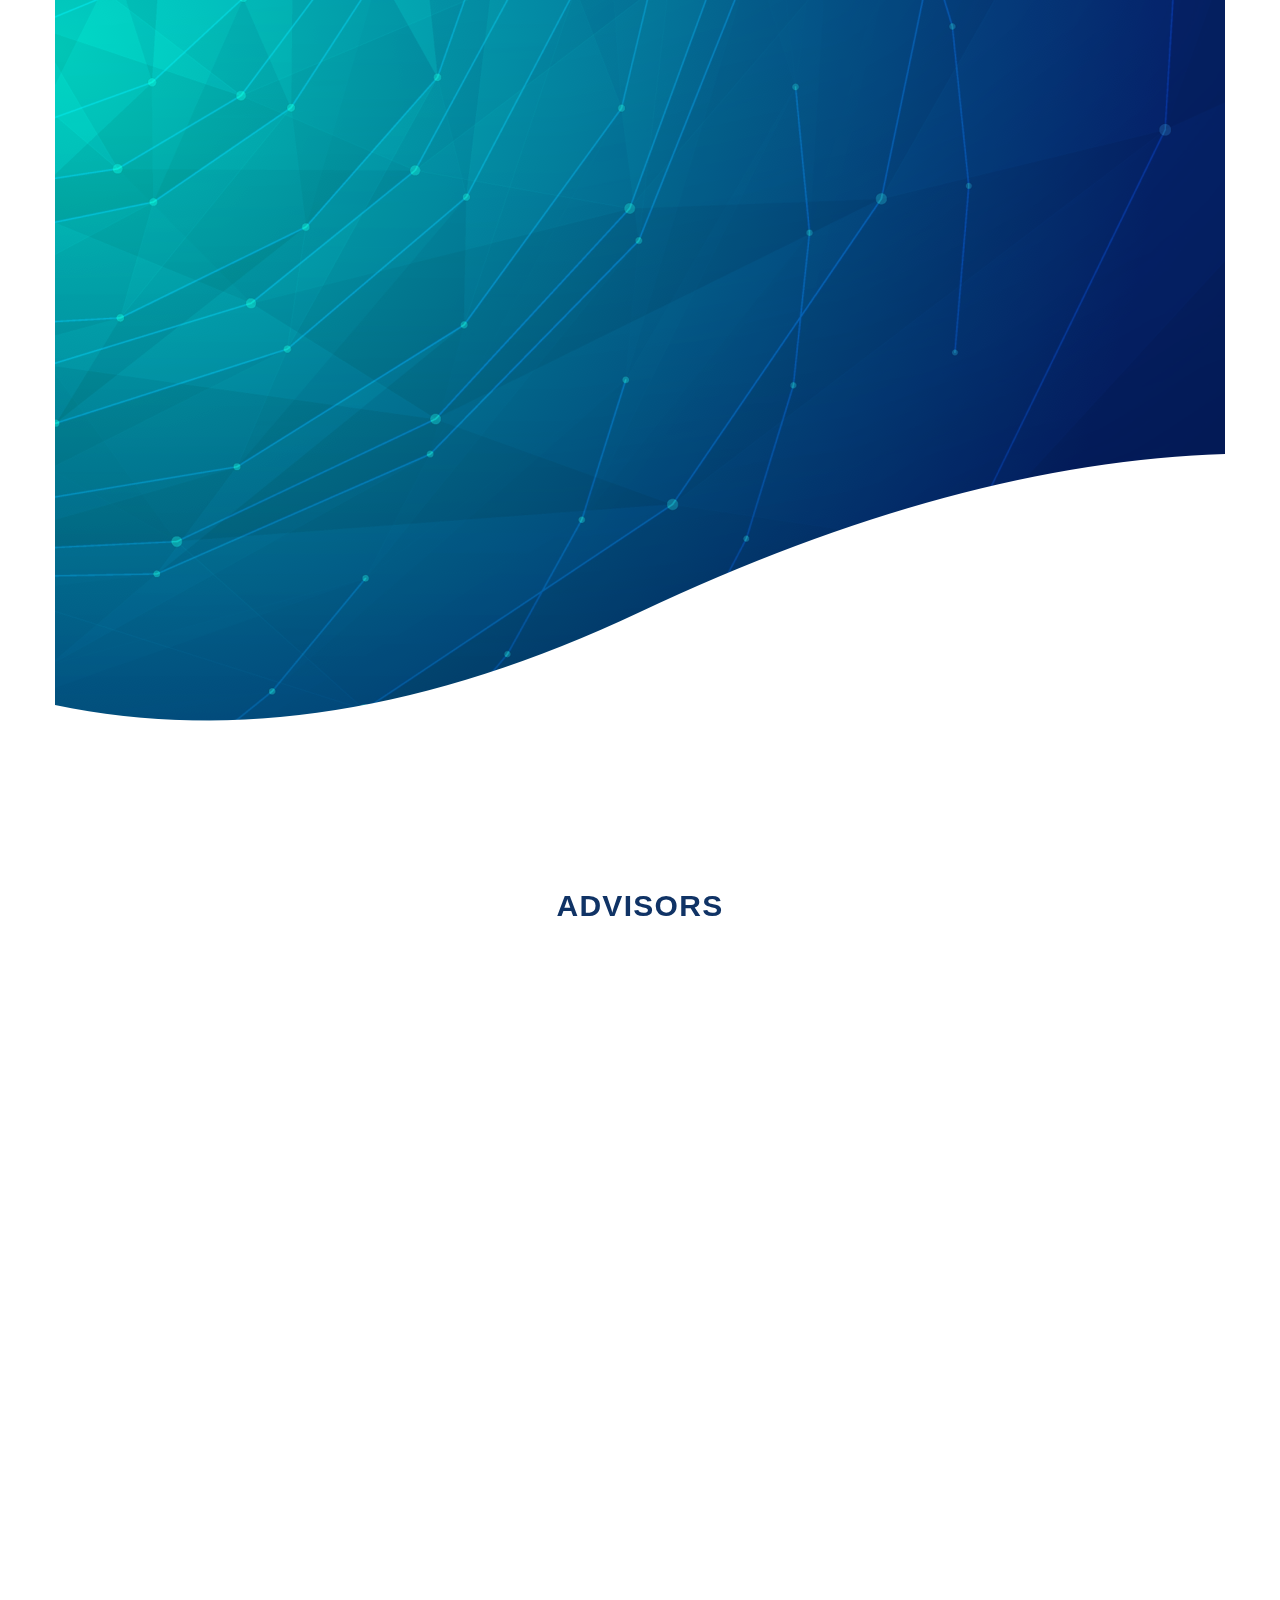
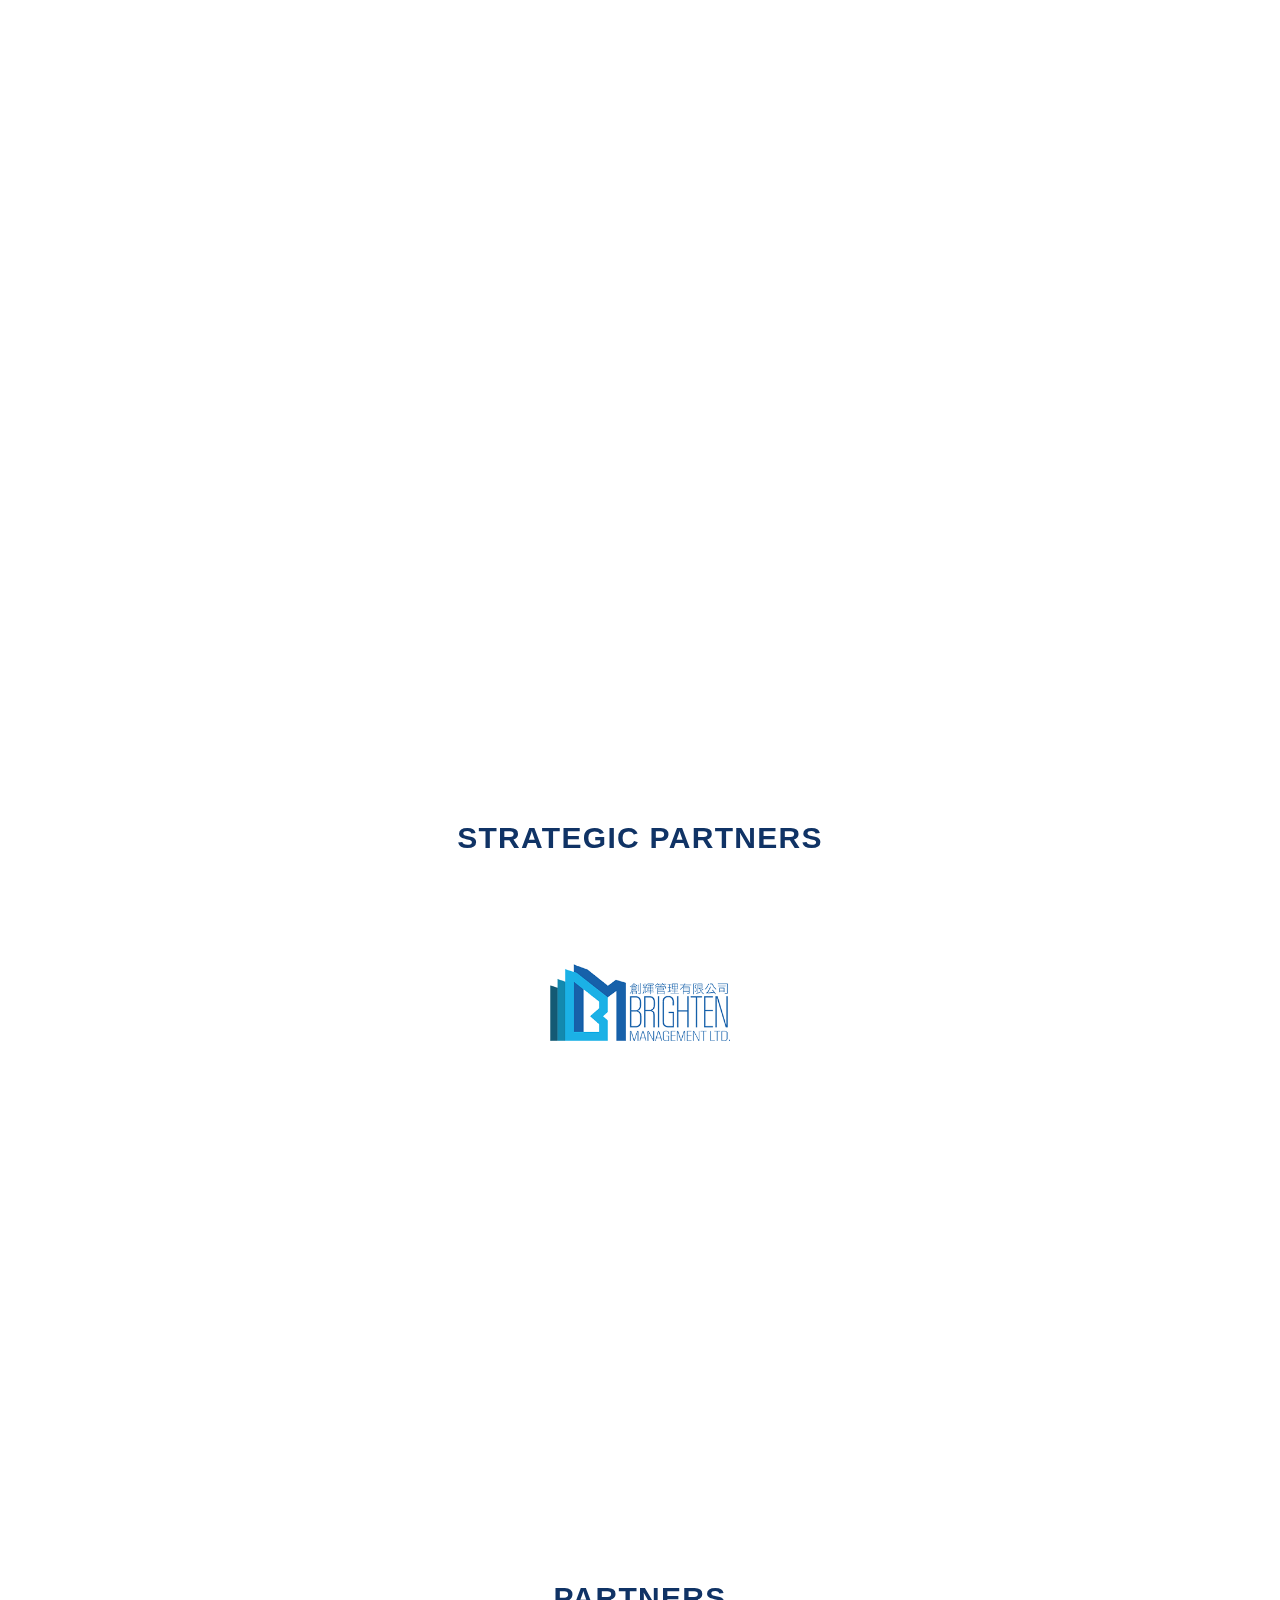
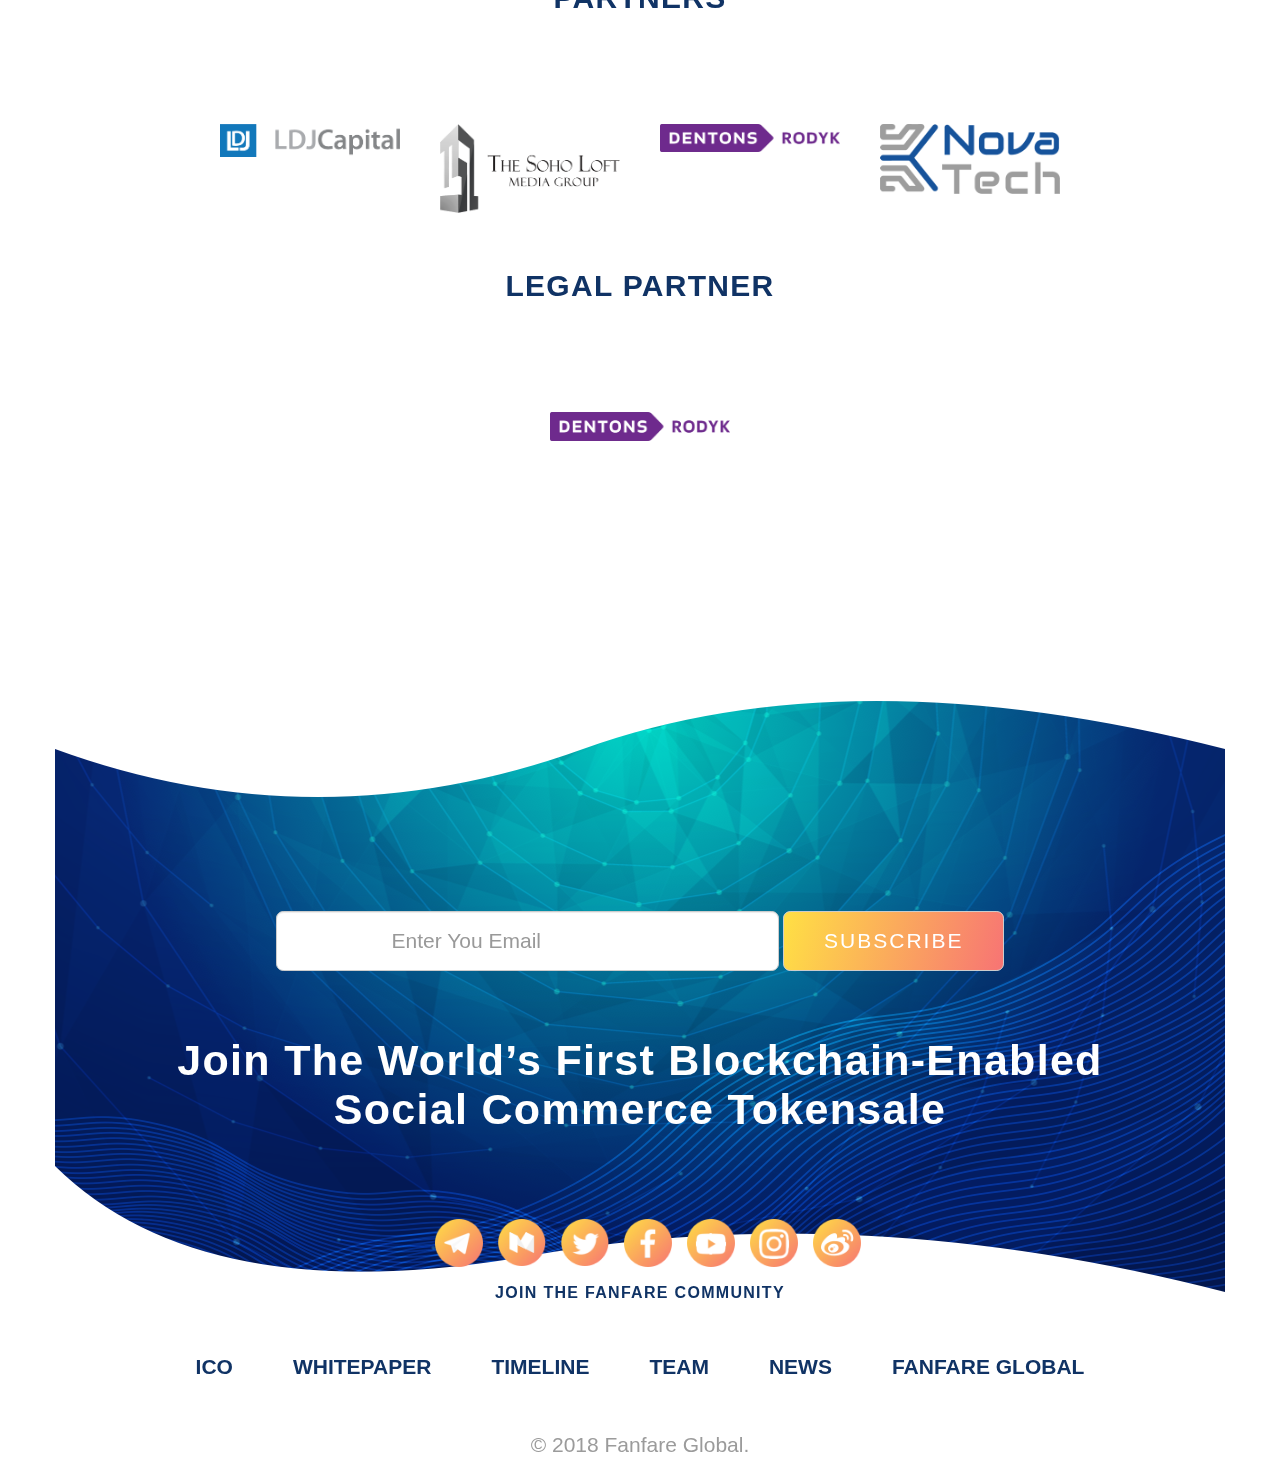
==== commit b78c6e88: "up" ====
--- a/index.html
+++ b/index.html
@@ -440,8 +440,8 @@
             </div>
         </div>
     </section>
-    <section>
-        <div class="container_fluid">
+    <section class="fanfare_timelines">
+        <div class="wrapper-container">
             <div class="fanfare_timeline">
                 <span class="line"></span>
                 <h2>Fanfare Timeline</h2>
@@ -753,7 +753,7 @@
         </div>
     </section>
     <section>
-        <div class="container_fluid_fluid">
+        <div class="wrapper-container">
             <div class="watch_videos">
                 <span class="line"></span>
                 <h2>Watch some of our videos</h2>
@@ -1114,7 +1114,7 @@
         </div>
     </section>
     <section>
-        <div class="container">
+        <div class="wrapper-container">
             <div class="fanfare_updates">
                 <span class="line"></span>
                 <h2>Fanfare updates</h2>
@@ -1167,7 +1167,7 @@
         </div>
     </section>
     <section>
-        <div class="container_fluid">
+        <div class="wrapper-container">
             <div class="section meet_our_team">
                 <span class="line"></span>
                 <h2>Meet Our Team</h2>
@@ -1331,7 +1331,7 @@
         </div>
     </section>
     <section>
-        <div class="container_fluid">
+        <div class="wrapper-container">
             <div class="section advisor">
                 <h2>Advisors</h2>
                 <div class="container">
@@ -1538,7 +1538,7 @@
         </div>
     </section>
     <section>
-        <div class="container_fluid">
+        <div class="wrapper-container">
             <div class="section strategic">
                 <h2>Strategic Partners</h2>
                 <span class="logo_partner"><img src="images/PARTNERSLOGO/0brighten_management_office_3.png"
@@ -1622,7 +1622,7 @@
         </div>
     </section>
     <section>
-        <div class="container_fluid">
+        <div class="wrapper-container">
             <div class="section partners">
                 <h2>Partners</h2>
                 <div class="row">
@@ -1645,10 +1645,6 @@
                     </div>
                 </div>
             </div>
-        </div>
-    </section>
-    <section>
-        <div class="container_fluid">
             <div class="section legal_partners">
                 <h2>Legal Partner</h2>
                 <span class="logo_partner"><img src="images/PARTNERSLOGO/dentons.png" alt=""></span>
@@ -1656,7 +1652,7 @@
         </div>
     </section>
     <section>
-        <div class="container_fluid">
+        <div class="wrapper-container">
             <div class="section footer">
                 <form class="form-inline">
                     <div class="form-group">
--- a/css/screen.css
+++ b/css/screen.css
@@ -137,7 +137,7 @@
     /* border-image-source: linear-gradient(to right, #03cea4, #103365); */
     /* border-image-slice: 1; */
     display: block;
-    margin: 0 auto 3.125rem;
+    margin: 9.875rem auto 3.125rem;
     background-image: linear-gradient(to right, #03cea4, #103365);
 }
 
@@ -867,6 +867,7 @@
 
 .watch_videos .titles {
     text-align: center;
+    margin-bottom: 75px;
 }
 
 .watch_videos .titles ul li {
@@ -974,10 +975,12 @@
     padding-bottom: 15%;
 }
 
+section.fanfare_timelines {
+    background: url('../images/bg/bgdesktop/bg5.png') bottom center no-repeat;
+    background-size: 100% auto;
+}
 .fanfare_timeline {
-    background: url('../images/bg/bgdesktop/bg4.png') bottom center no-repeat;
-    background-size: 100% auto;
-    padding-bottom: 28%;
+    padding-bottom: 5rem;
 }
 
 .fanfare_timeline .time_line .inner .v_line {
@@ -1330,7 +1333,8 @@
 }
 
 #chart_anim {
-    padding-top: 9.375rem;
+    padding-top: 150px;
+    margin-bottom: 35px;
 }
 #chart_anim ul {
     list-style-type: none;
@@ -1370,6 +1374,9 @@
 }
 section.app_store {
     padding-top: 208px;
+}
+.detail-chart {
+    padding-bottom: 180px;
 }
 
 @media (min-width: 992px) {
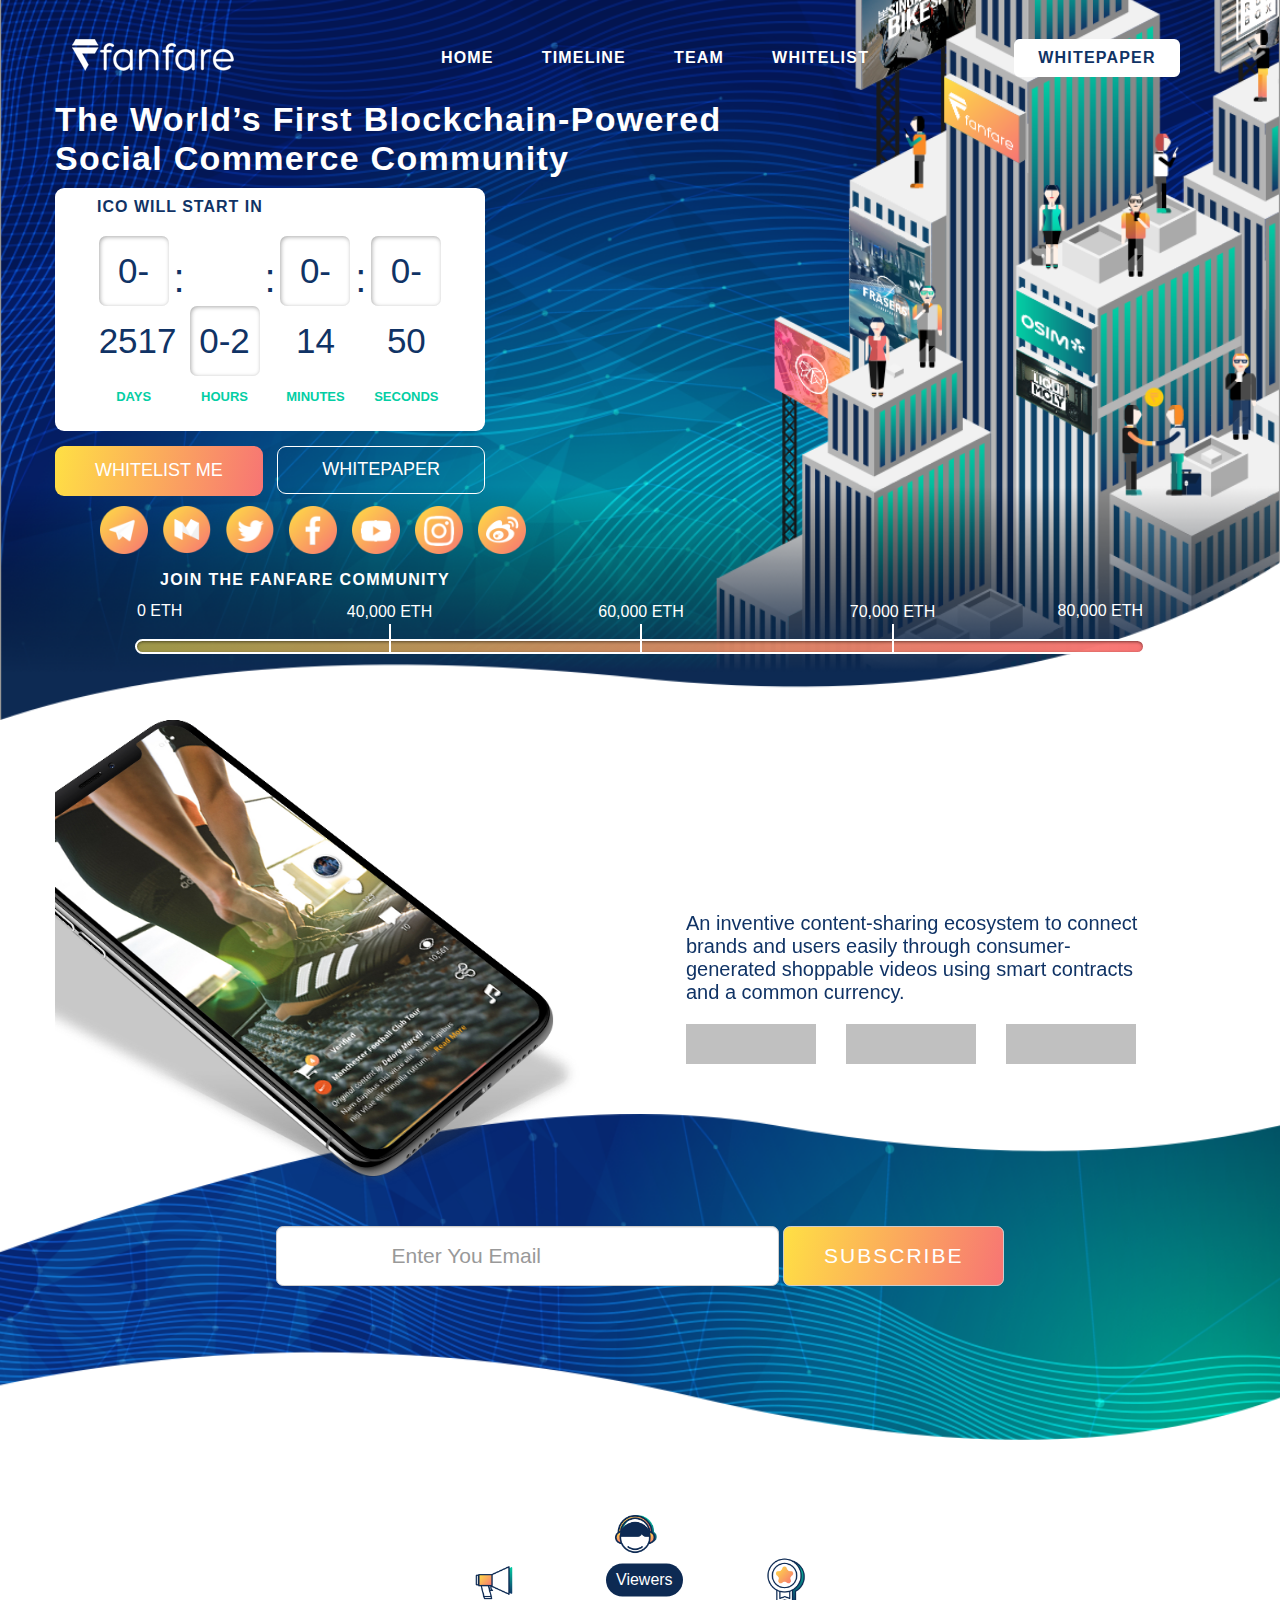
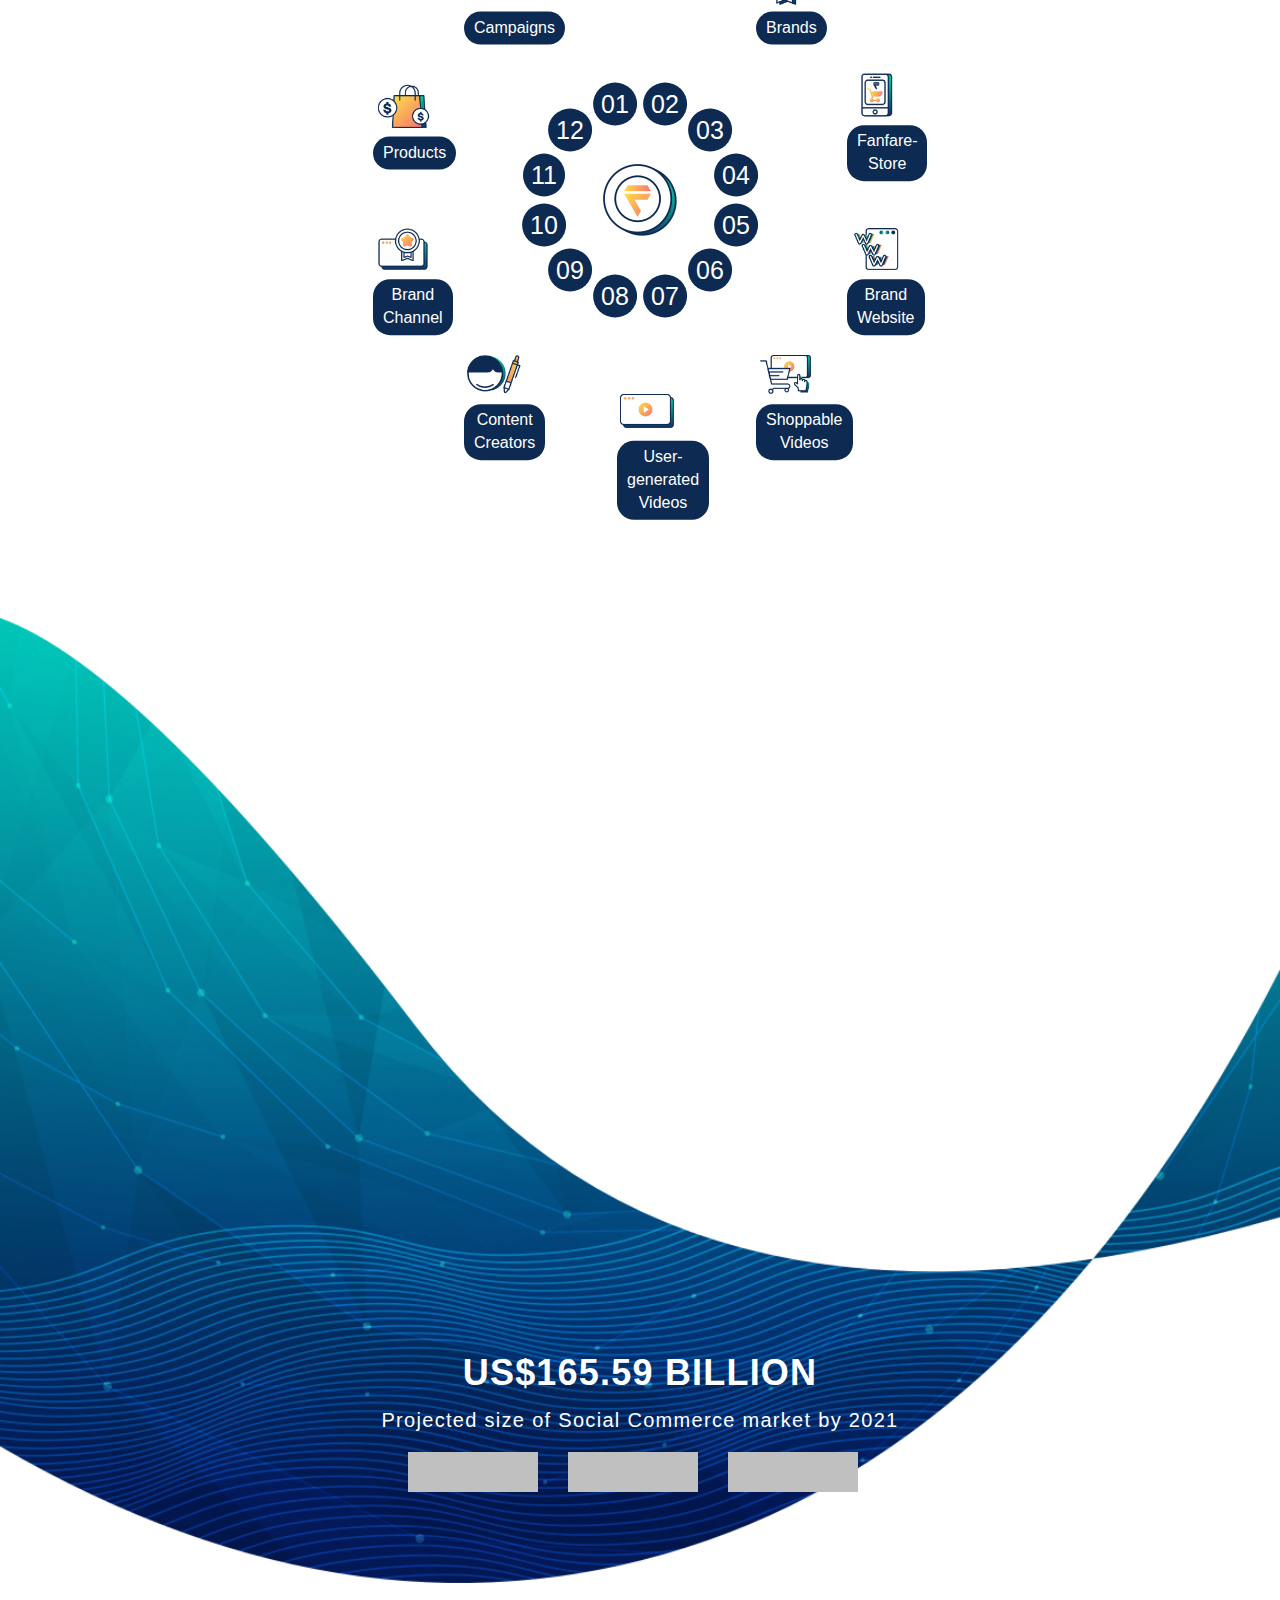
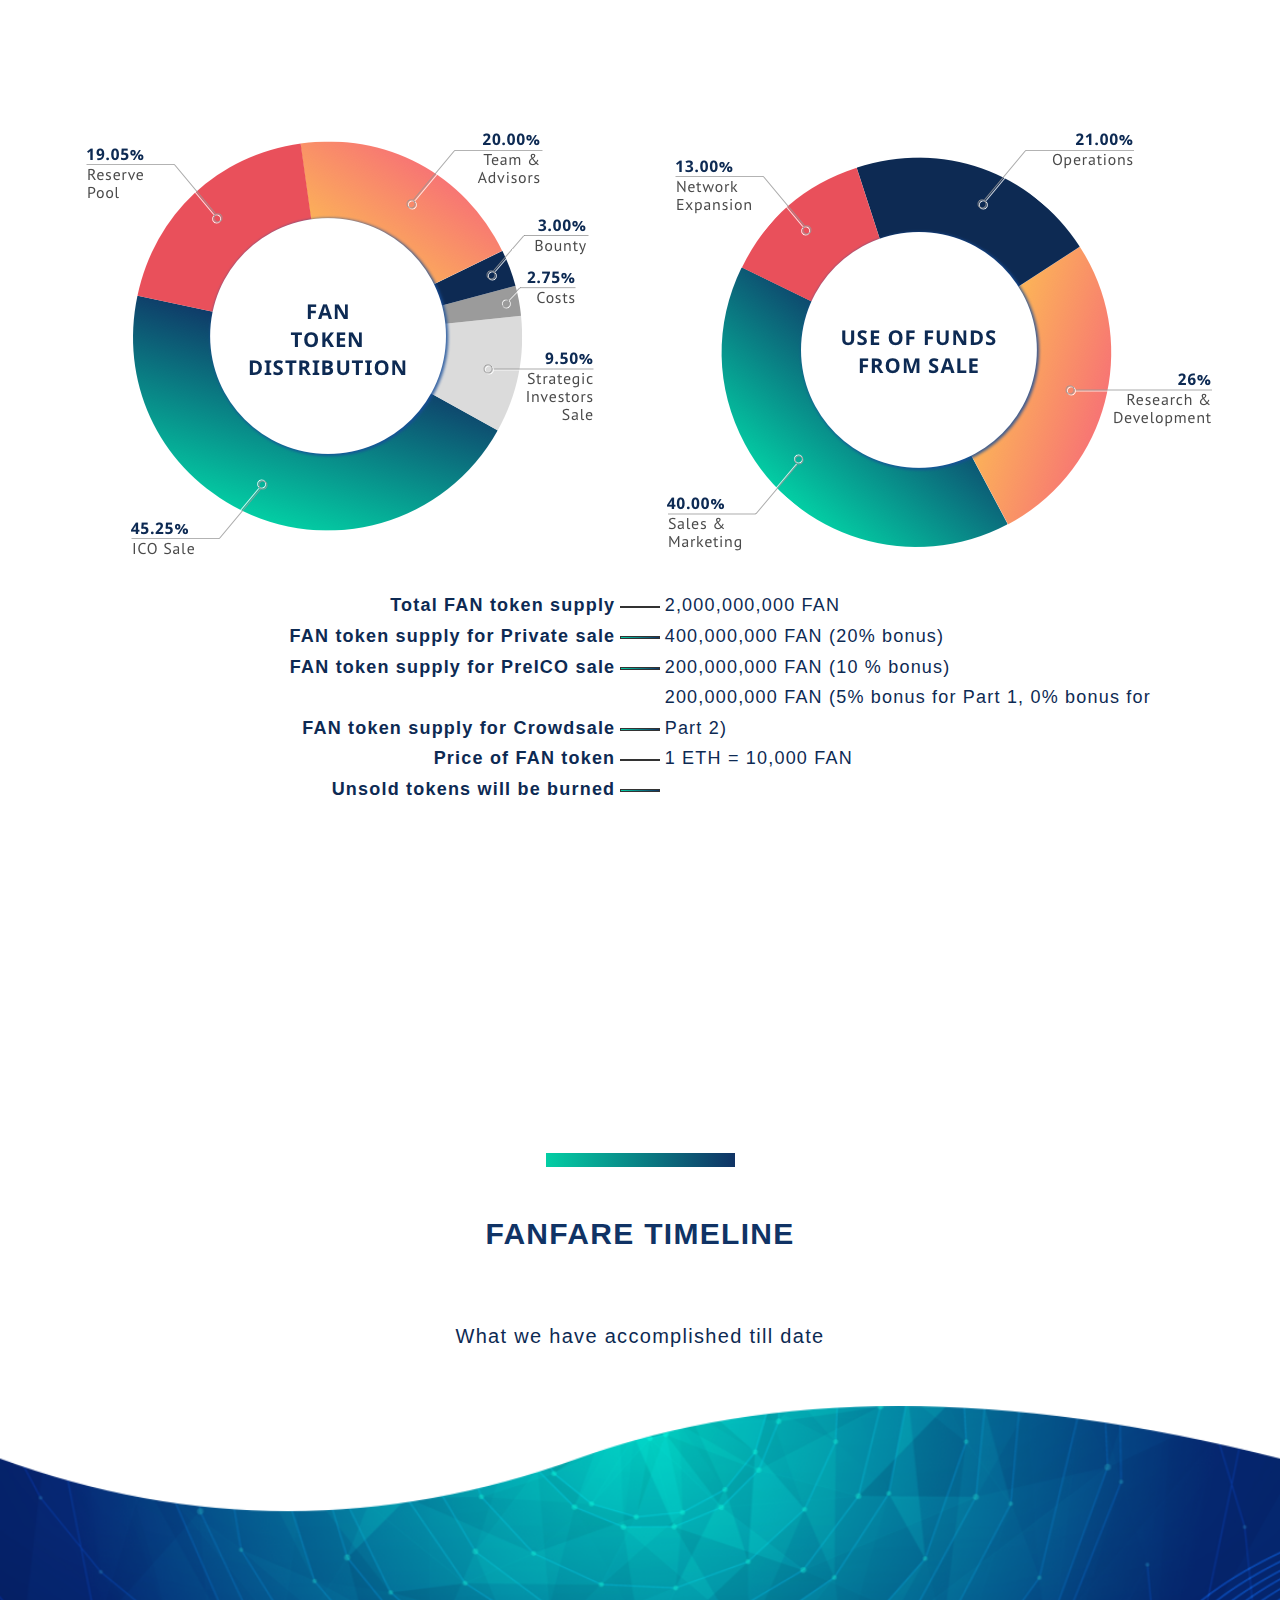
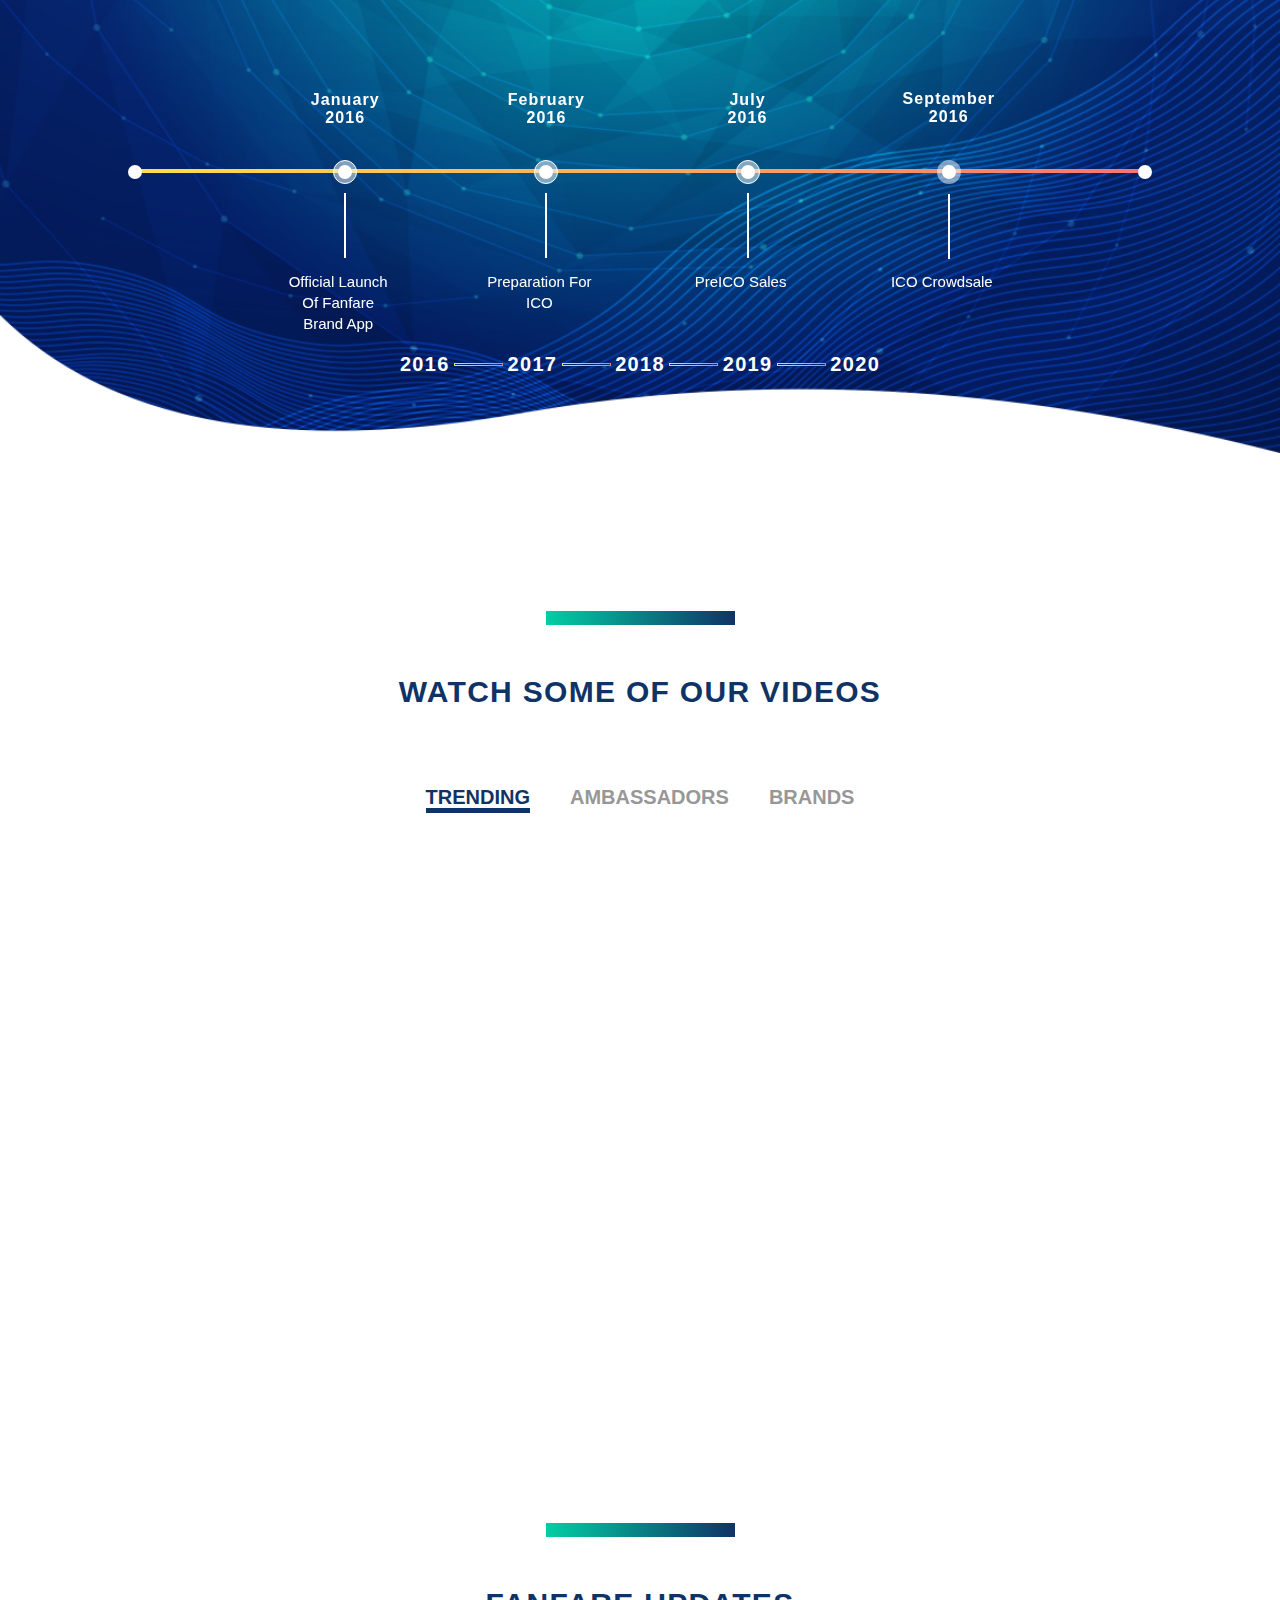
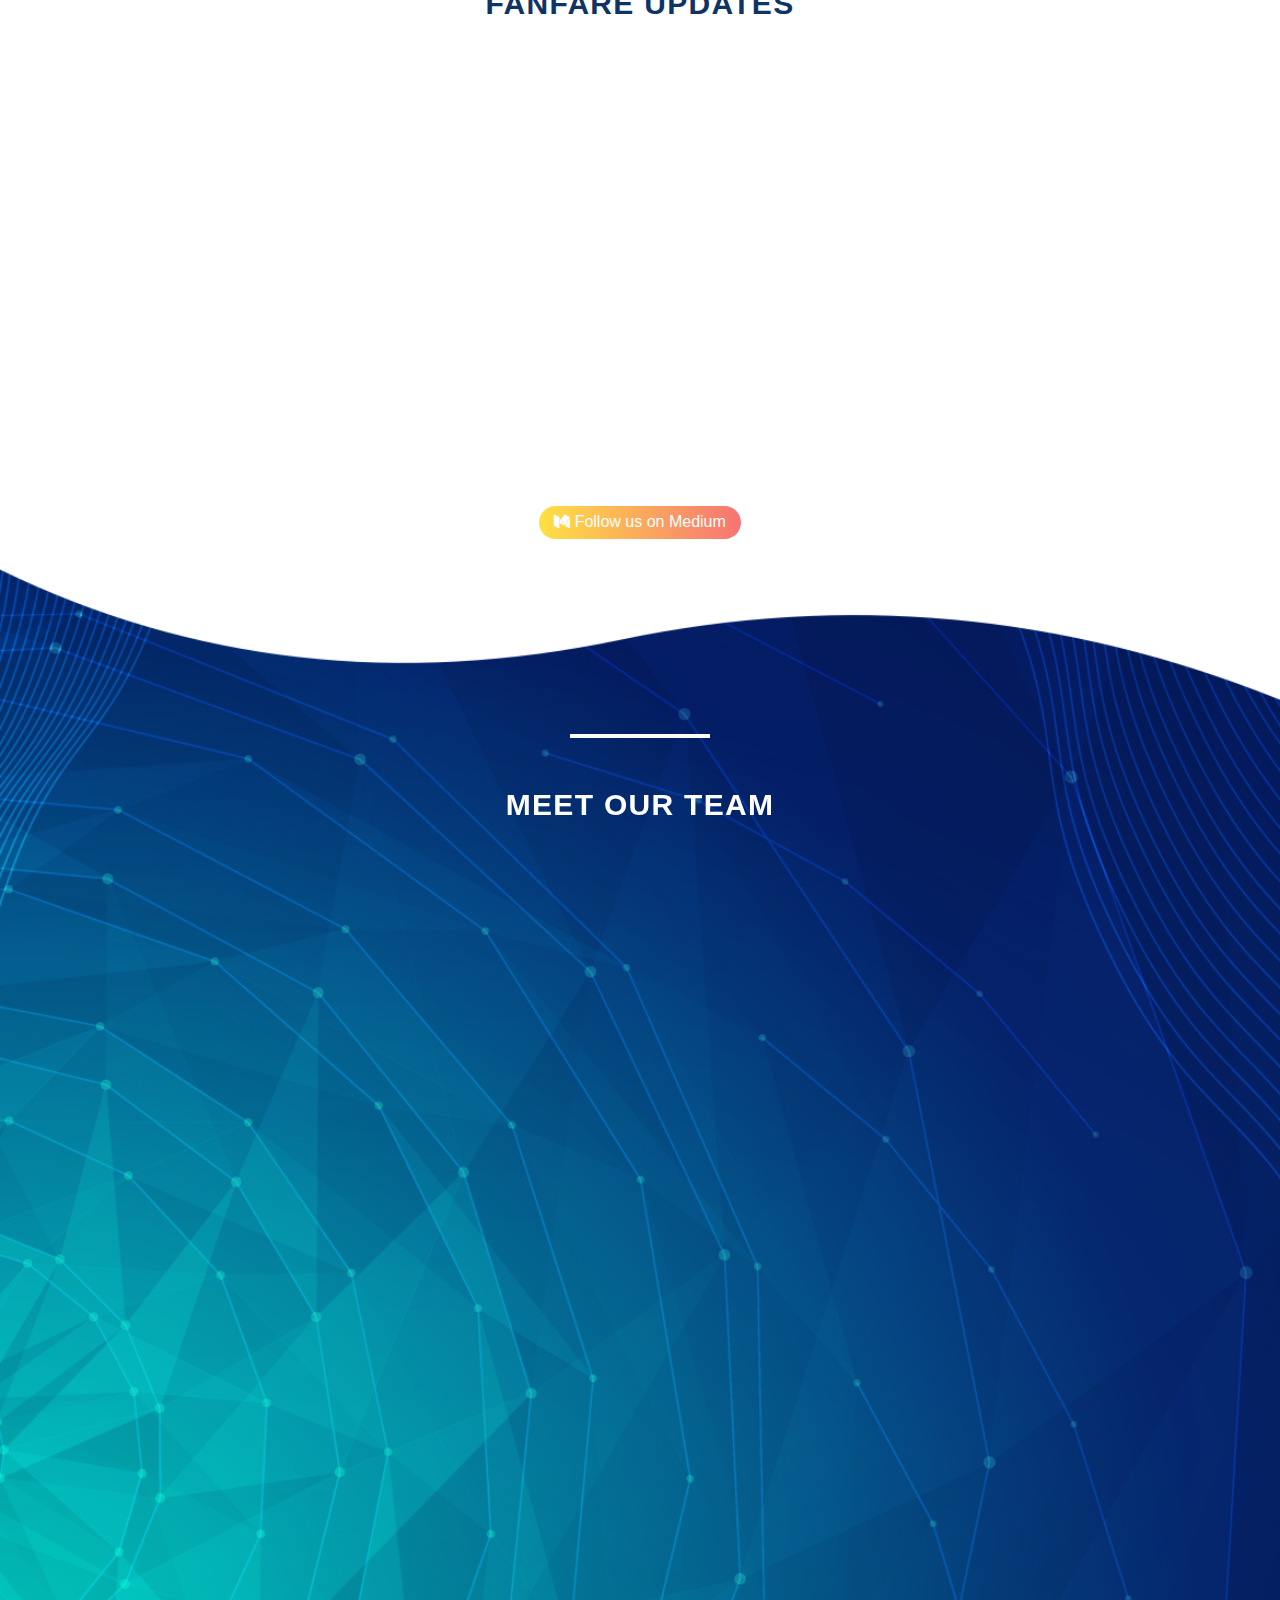
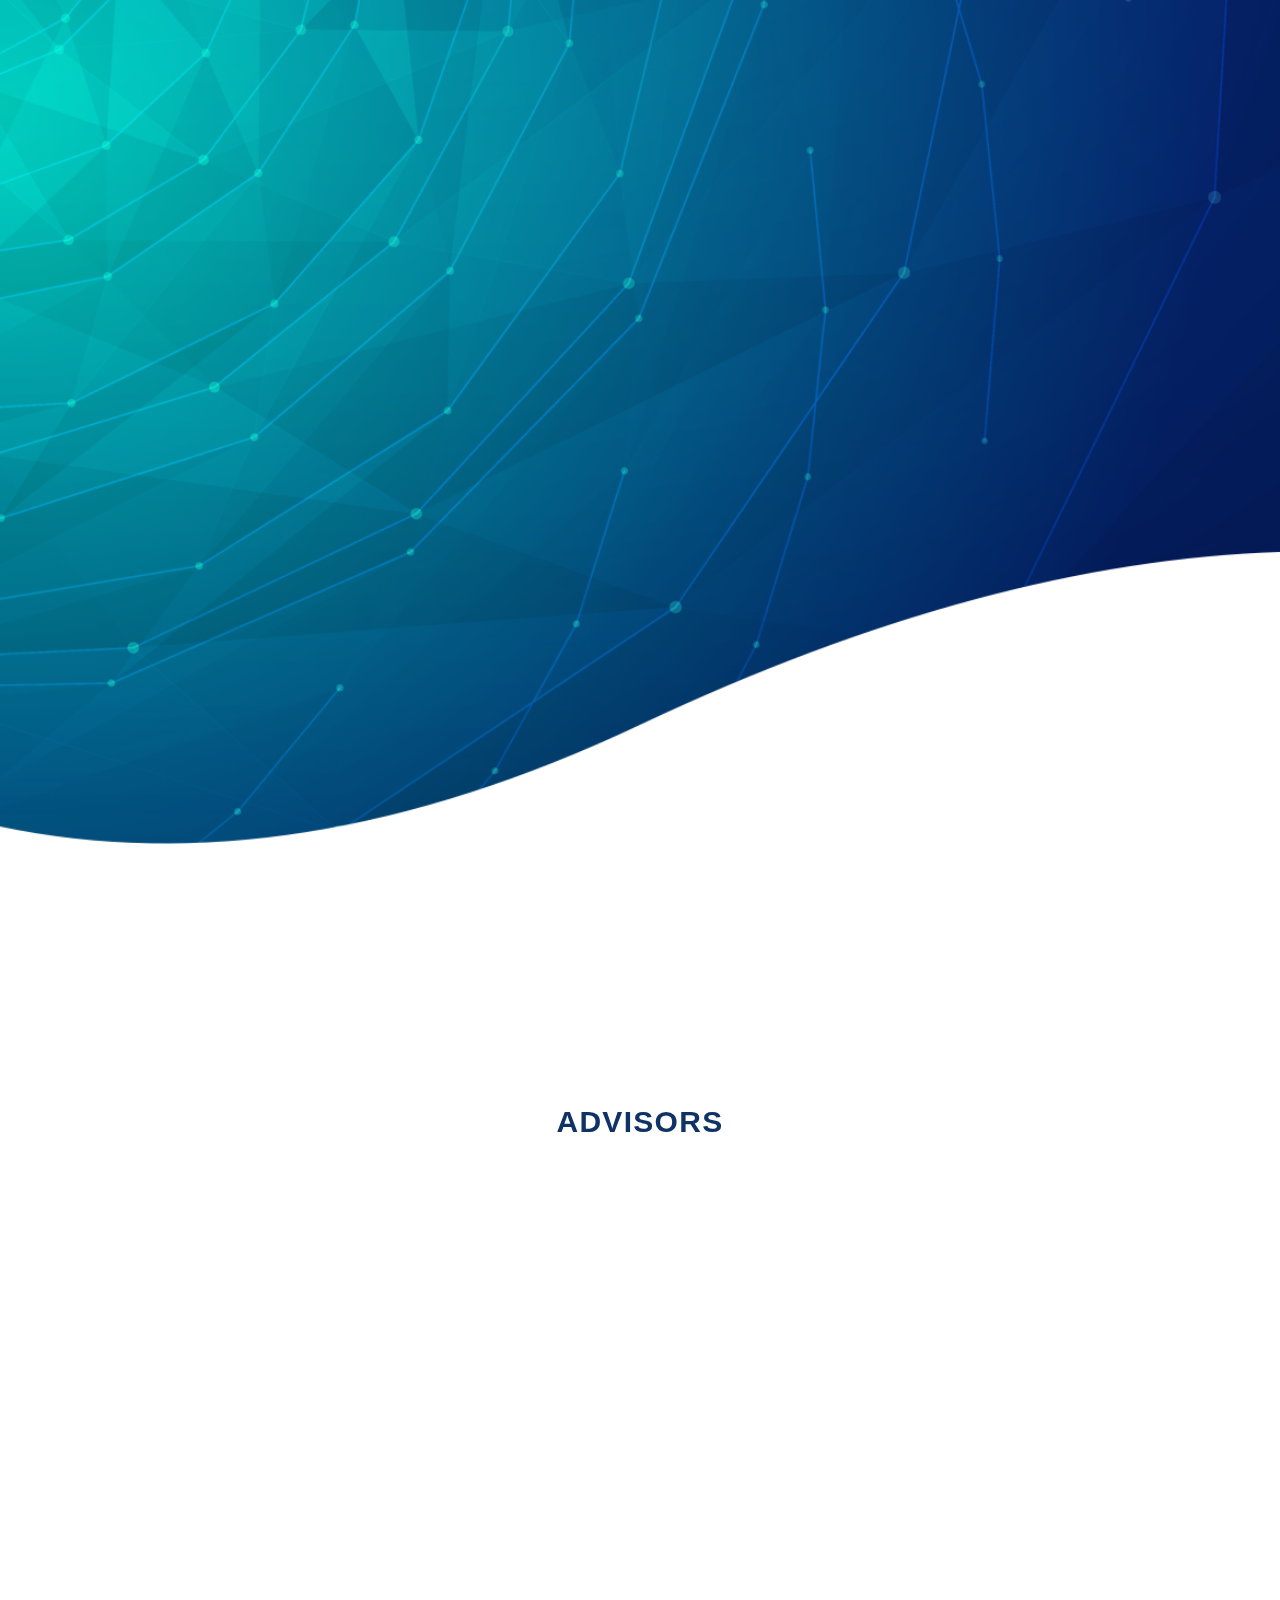
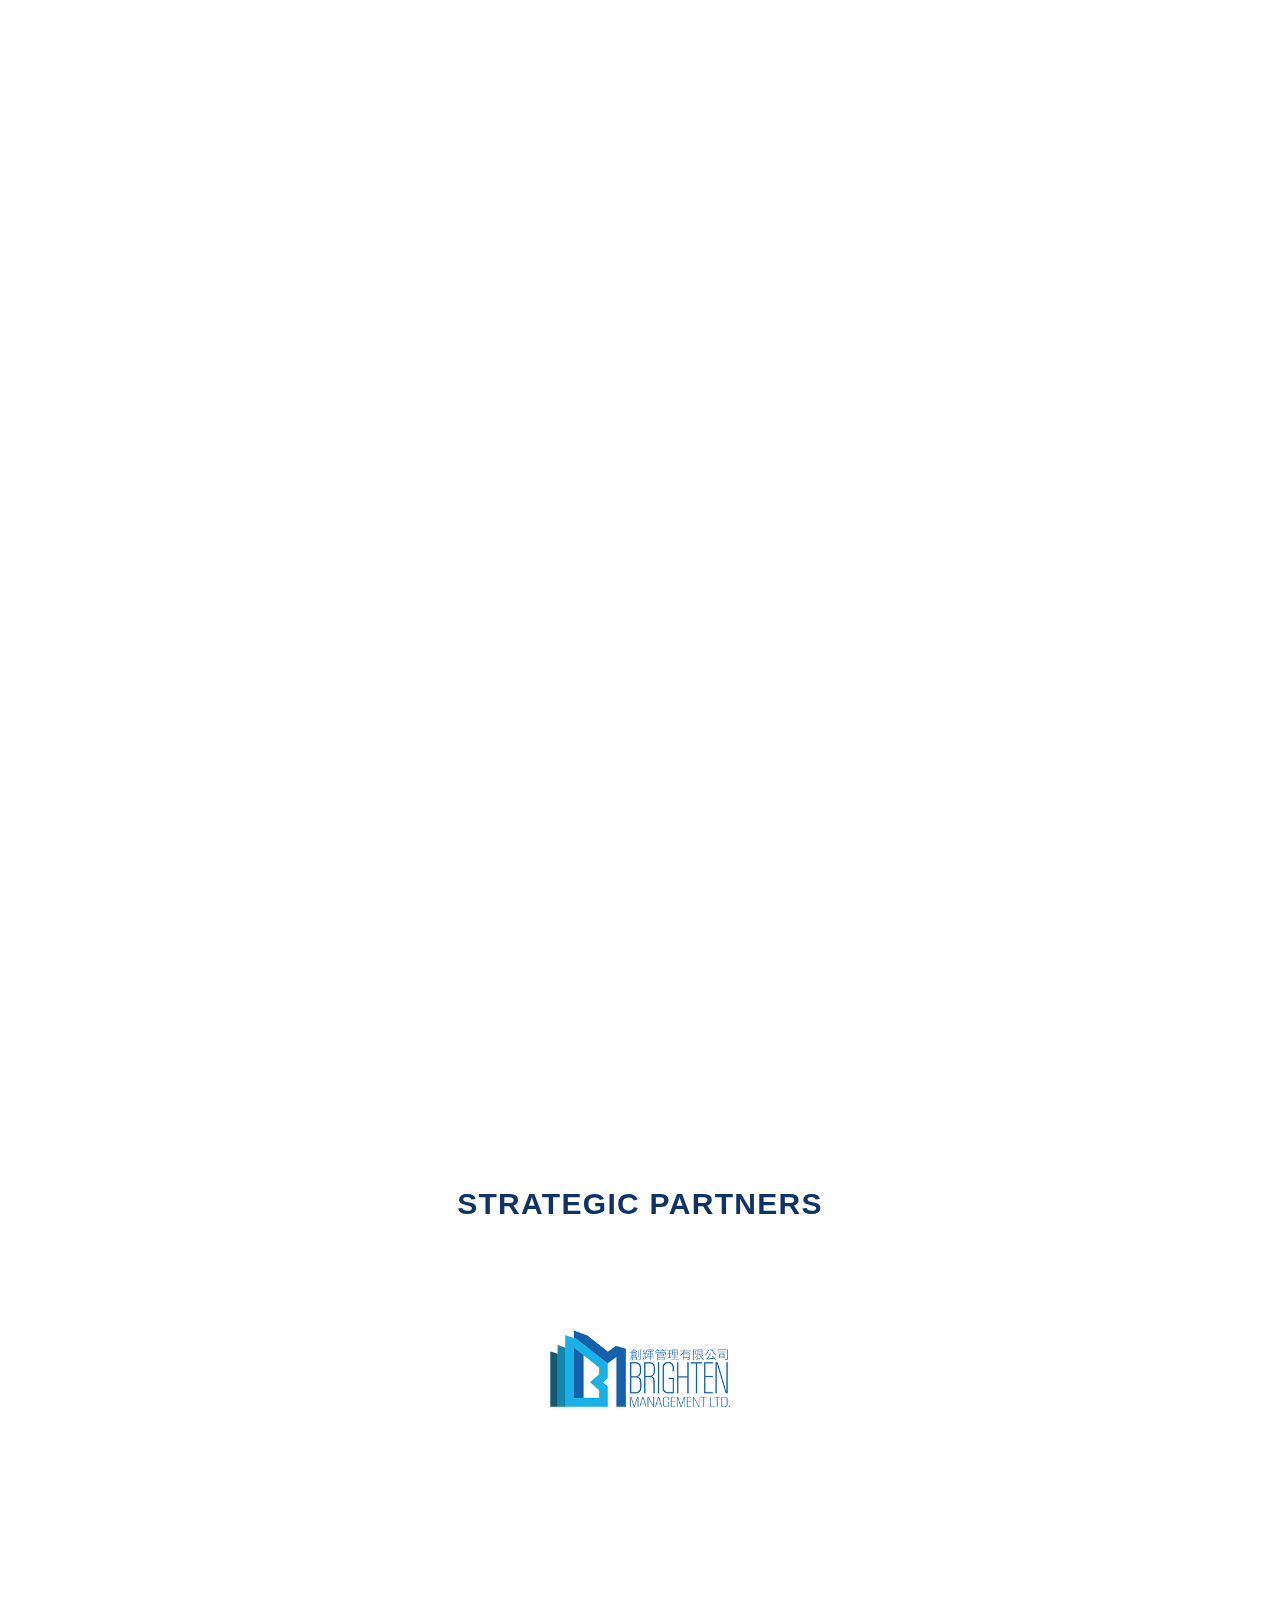
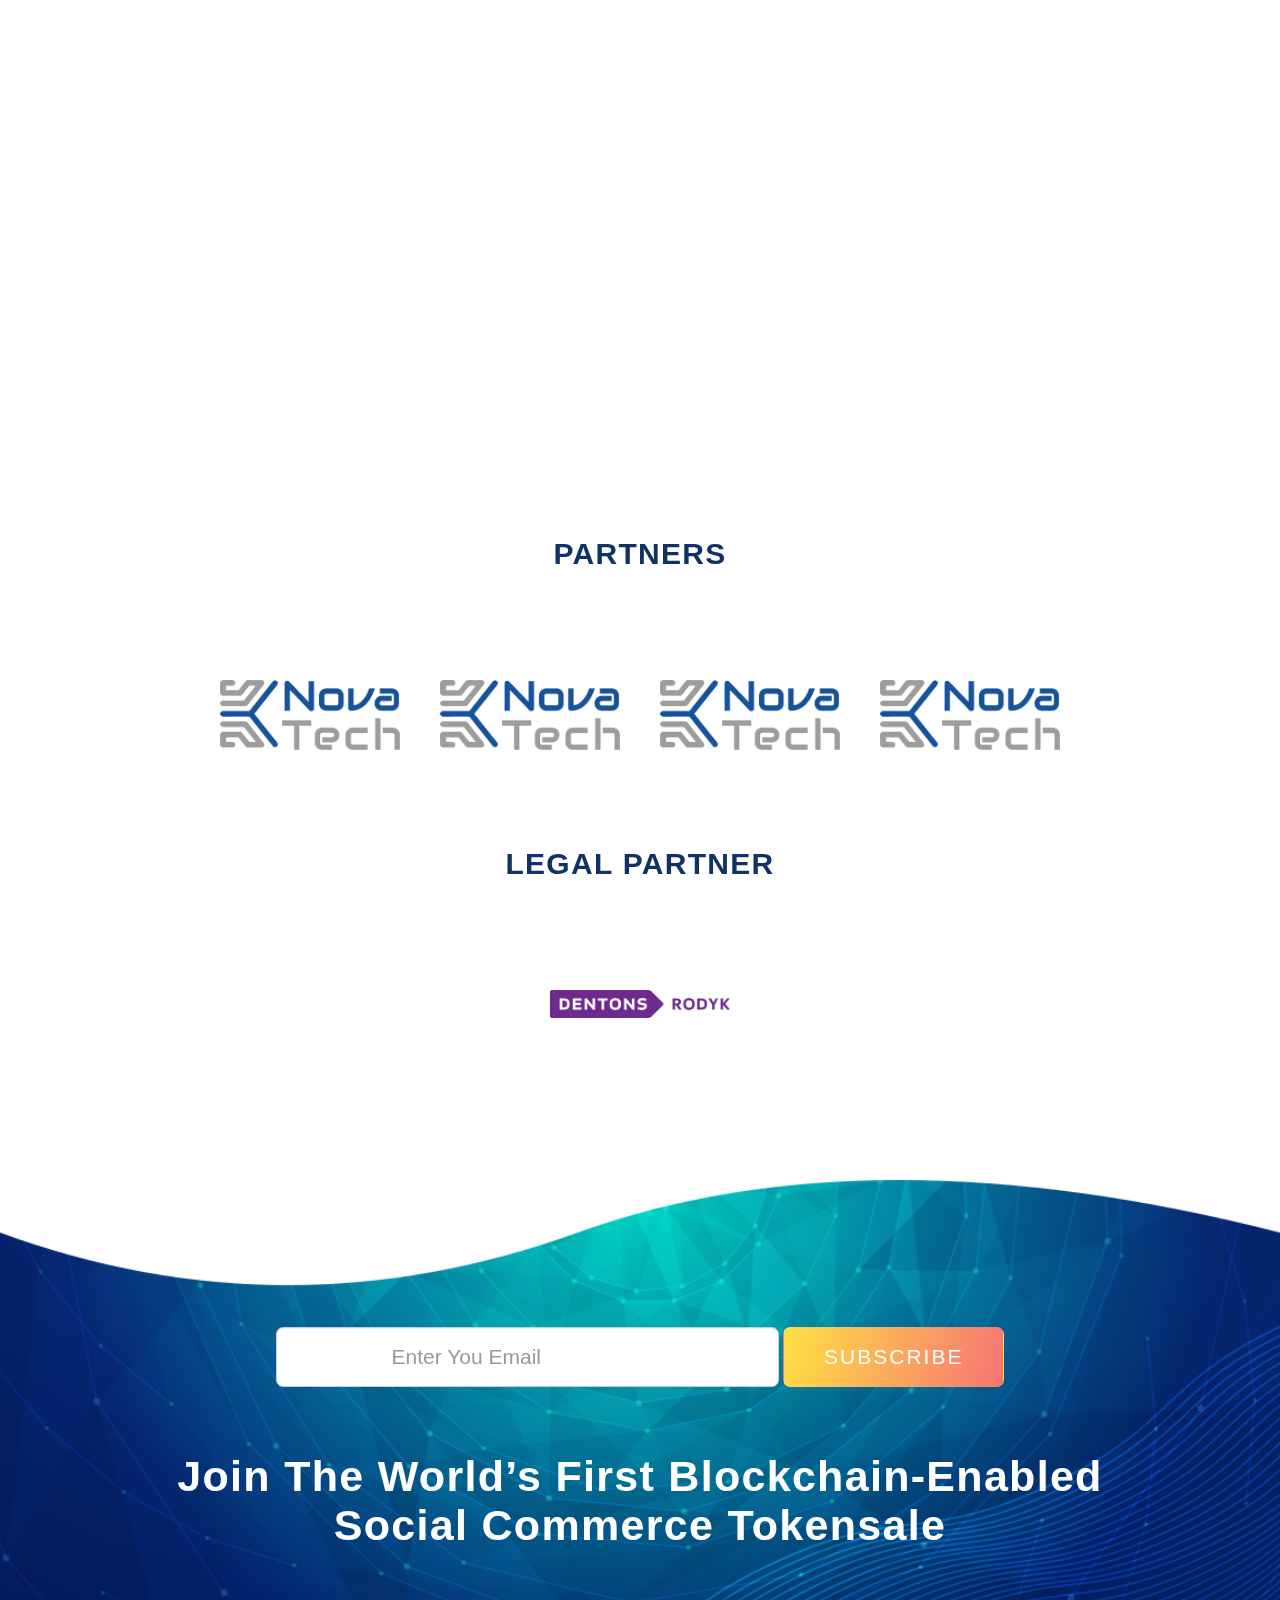
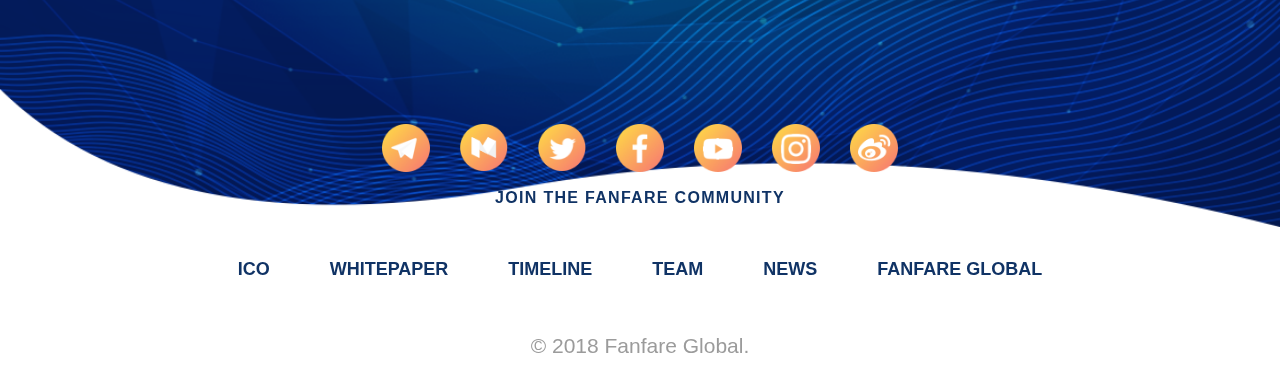
==== commit a5167ce3: "up" ====
--- a/index.html
+++ b/index.html
@@ -1166,7 +1166,7 @@
             </div>
         </div>
     </section>
-    <section>
+    <section class="meet_team">
         <div class="wrapper-container">
             <div class="section meet_our_team">
                 <span class="line"></span>
@@ -1629,14 +1629,14 @@
                     <div class="c-box">
                         <ul>
                             <li>
-                                <a href="#" class="logo_partner"><img src="images/PARTNERSLOGO/LDJLOGO.png" alt=""></a>
+                                <a href="#" class="logo_partner"><img src="images/PARTNERSLOGO/Novatechlogo.png" alt=""></a>
                             </li>
                             <li>
                                 <a href="#" class="logo_partner"><img
-                                        src="images/PARTNERSLOGO/soholoftmediagrplogo-1.png" alt=""></a>
+                                        src="images/PARTNERSLOGO/Novatechlogo.png" alt=""></a>
                             </li>
                             <li>
-                                <a href="#" class="logo_partner"><img src="images/PARTNERSLOGO/dentons.png" alt=""></a>
+                                <a href="#" class="logo_partner"><img src="images/PARTNERSLOGO/Novatechlogo.png" alt=""></a>
                             </li>
                             <li>
                                 <a href="#" class="logo_partner"><img src="images/PARTNERSLOGO/Novatechlogo.png" alt=""></a>
@@ -1651,14 +1651,14 @@
             </div>
         </div>
     </section>
-    <section>
+    <section class="subscribe">
         <div class="wrapper-container">
             <div class="section footer">
                 <form class="form-inline">
                     <div class="form-group">
                         <input type="email" class="form-control" id="email" placeholder="Enter You Email">
                     </div>
-                    <button type="submit" class="btn btn-default">Subscribe</button>
+                    <button type="submit" class="btn btn_primary_dc">Subscribe</button>
                 </form>
                 <div class="c-body">
                     <div class="container_fluid">
@@ -1666,7 +1666,7 @@
                             Social Commerce Tokensale</h2>
                     </div>
                     <div class="c-fanfare">
-                        <div class="text-center">
+                        <div class="text-center social_links">
                             <ul>
                                 <li>
                                     <a href="#" class="an"></a>
@@ -1690,34 +1690,39 @@
                                     <a href="#" class="gn"></a>
                                 </li>
                             </ul>
-                        </div>
-                        <p>Join the Fanfare Community</p>
+                            <p>Join the Fanfare Community</p>
+                        </div>
+
                     </div>
                 </div>
-                <div class="nav_foot">
-                    <ul>
-                        <li>
-                            <a href="#">ICO</a>
-                        </li>
-                        <li>
-                            <a href="#">Whitepaper</a>
-                        </li>
-                        <li>
-                            <a href="#">Timeline</a>
-                        </li>
-                        <li>
-                            <a href="#">Team</a>
-                        </li>
-                        <li>
-                            <a href="#">News</a>
-                        </li>
-                        <li>
-                            <a href="#">Fanfare Global</a>
-                        </li>
-                    </ul>
-                </div>
-                <p class="copyright">© 2018 Fanfare Global.</p>
             </div>
+        </div>
+    </section>
+    <section class="footer">
+        <div class="wrapper-container">
+            <div class="nav_foot">
+                <ul>
+                    <li>
+                        <a href="#">ICO</a>
+                    </li>
+                    <li>
+                        <a href="#">Whitepaper</a>
+                    </li>
+                    <li>
+                        <a href="#">Timeline</a>
+                    </li>
+                    <li>
+                        <a href="#">Team</a>
+                    </li>
+                    <li>
+                        <a href="#">News</a>
+                    </li>
+                    <li>
+                        <a href="#">Fanfare Global</a>
+                    </li>
+                </ul>
+            </div>
+            <p class="copyright">© 2018 Fanfare Global.</p>
         </div>
     </section>
 </div>
--- a/css/screen.css
+++ b/css/screen.css
@@ -180,7 +180,7 @@
     font-weight: bold;
     text-align: left;
     line-height: 20px;
-    height: 3.75rem;
+    height: 2.75rem;
     overflow: hidden;
 }
 
@@ -188,8 +188,13 @@
     font-size: 14px;
     padding-left: 35px;
     padding-right: 35px;
-    margin-bottom: 0;
-    height: 5.875rem;
+    margin-bottom: 10px;
+    height: 3.875rem;
+}
+
+section.meet_team .section .line {
+    margin-top: 165px;
+    margin-bottom: 50px;
 }
 
 .c_card .img {
@@ -261,11 +266,30 @@
     padding-bottom: 0%;
 }
 
-.meet_our_team {
+section.meet_team {
     background: url(../images/bg/bgdesktop/bg6.png) top center / 100% auto no-repeat;
     margin-top: 0px;
-    padding-top: 100px;
-    padding-bottom: 57%;
+    overflow: hidden;
+    padding-bottom: 44.375rem;
+}
+
+
+section .advisor {
+    padding-top: 9.375rem;
+}
+.strategic, .partners, .subscribe {
+    padding: 150px 0 0;
+}
+
+.subscribe form {
+    padding-top: 70px;
+}
+
+.subscribe .c-fanfare ul li {
+    margin-left: 30px;
+}
+.subscribe .c-fanfare ul li:first-child {
+    margin: 0;
 }
 
 .section .line {
@@ -288,6 +312,8 @@
 
 .meet_our_team h2 {
     color: #fff;
+    padding-bottom: 0;
+    margin-bottom: 80px;
 }
 
 .advisor h2 {
@@ -566,8 +592,10 @@
 
 .logo_partner {
     display: inline-block;
-    padding: 25px 0 40px;
-}
+    padding: 25px 0 0px;
+    margin-bottom: 80px;
+}
+
 
 .c-fanfare ul li a.an {
     background: url('../images/joinFFbuttons/tele.png') 0 0 no-repeat;
@@ -778,7 +806,7 @@
     max-width: 525px;
 }
 
-.footer button, .clear-all button {
+.footer button, .footer button:hover, .clear-all button {
     border-radius: 7.2px;
     background-image: linear-gradient(105deg, #ffe044, #f77474);
     color: #fff;
@@ -825,7 +853,7 @@
 }
 
 .nav_foot li a {
-    font-size: 21px;
+    font-size: 18px;
     color: #103365;
     font-weight: bold;
     text-transform: uppercase;
@@ -841,14 +869,21 @@
     color: #9b9b9b;
 }
 
-.footer {
-    background: url('../images/bg/bgdesktop/bg5.png') top center no-repeat;
+section.subscribe {
+    background: url('../images/bg/bgdesktop/bg5.png') bottom center no-repeat;
     background-size: 100% auto;
-    padding-top: 18%;
+
 }
 
 .owl-nav {
     display: none;
+}
+
+.social_links {
+    position: absolute;
+    bottom: 0;
+    width: 100%;
+    left: 0;
 }
 
 .watch_videos .titles a {
@@ -1379,6 +1414,10 @@
     padding-bottom: 180px;
 }
 
+#wrapper section.footer {
+    min-height: 0;
+}
+
 @media (min-width: 992px) {
     .navbar-expand-lg .navbar-collapse {
         display: -ms-flexbox !important;
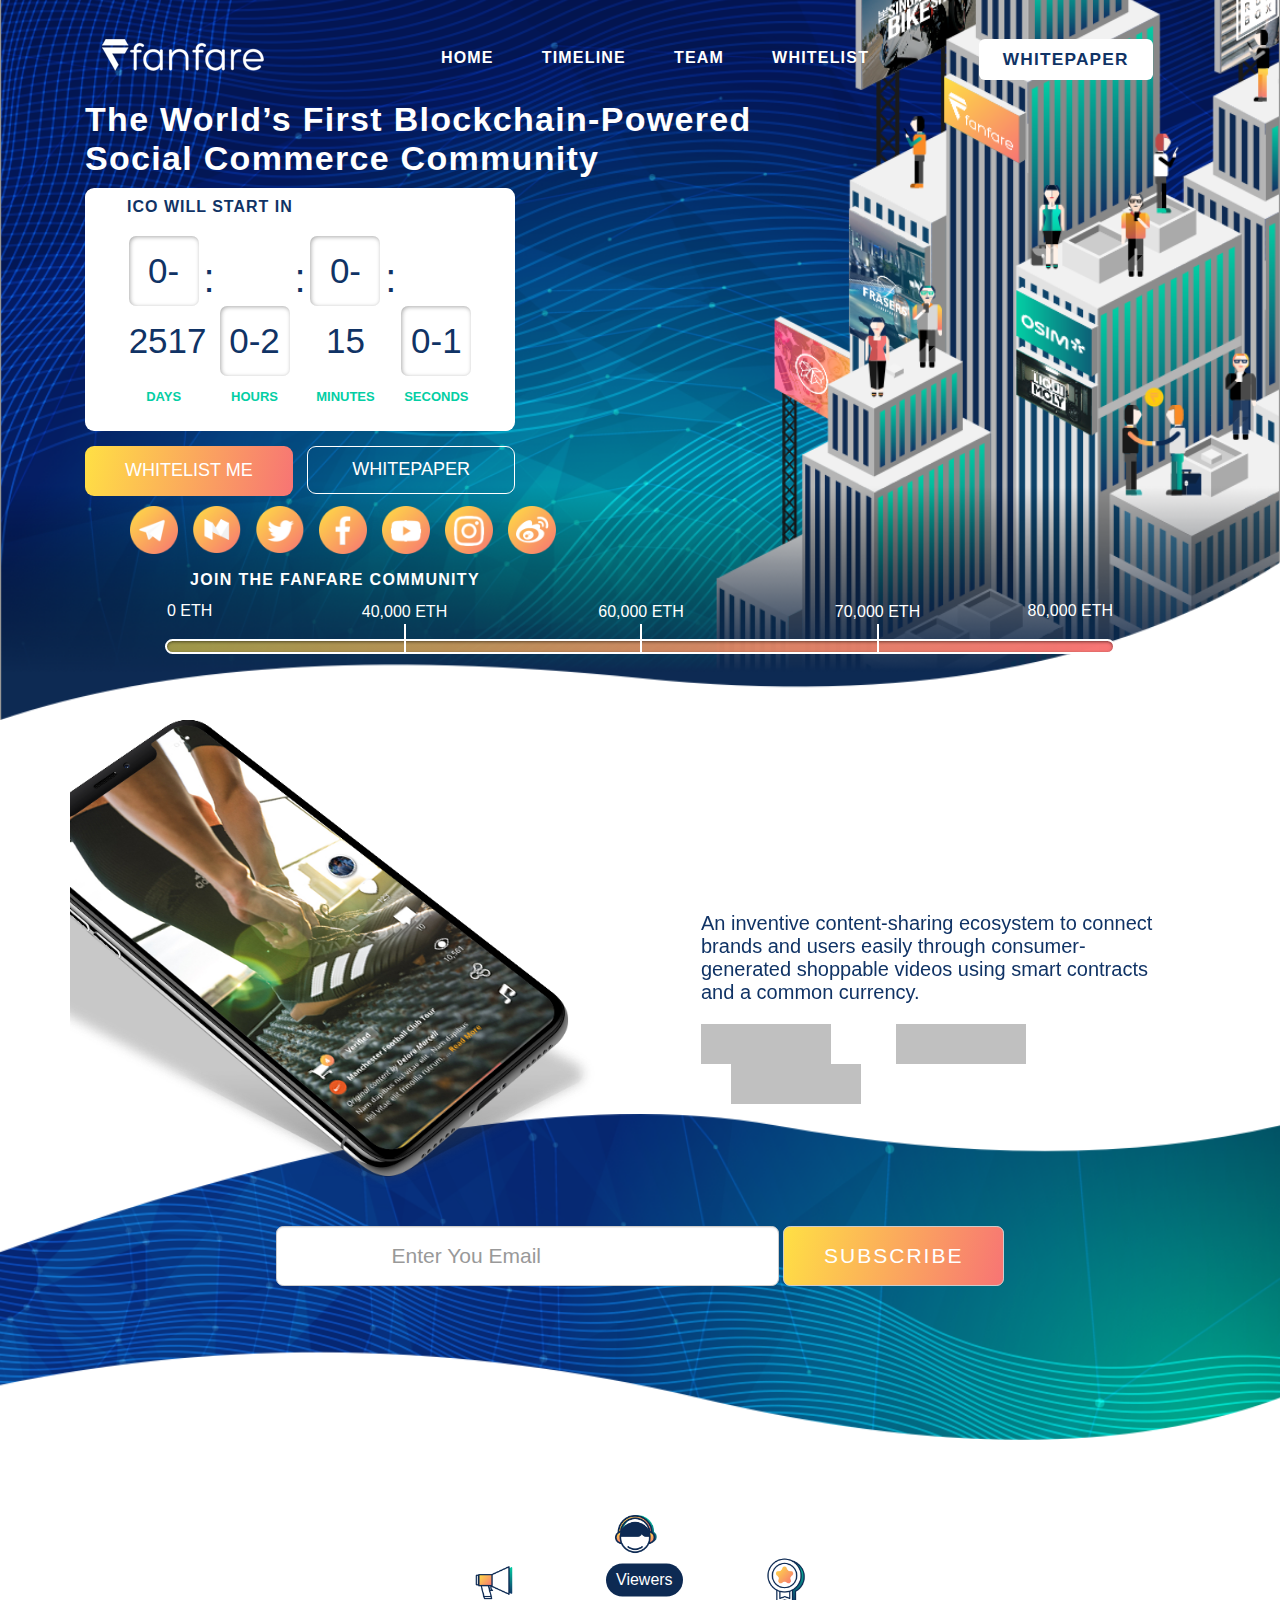
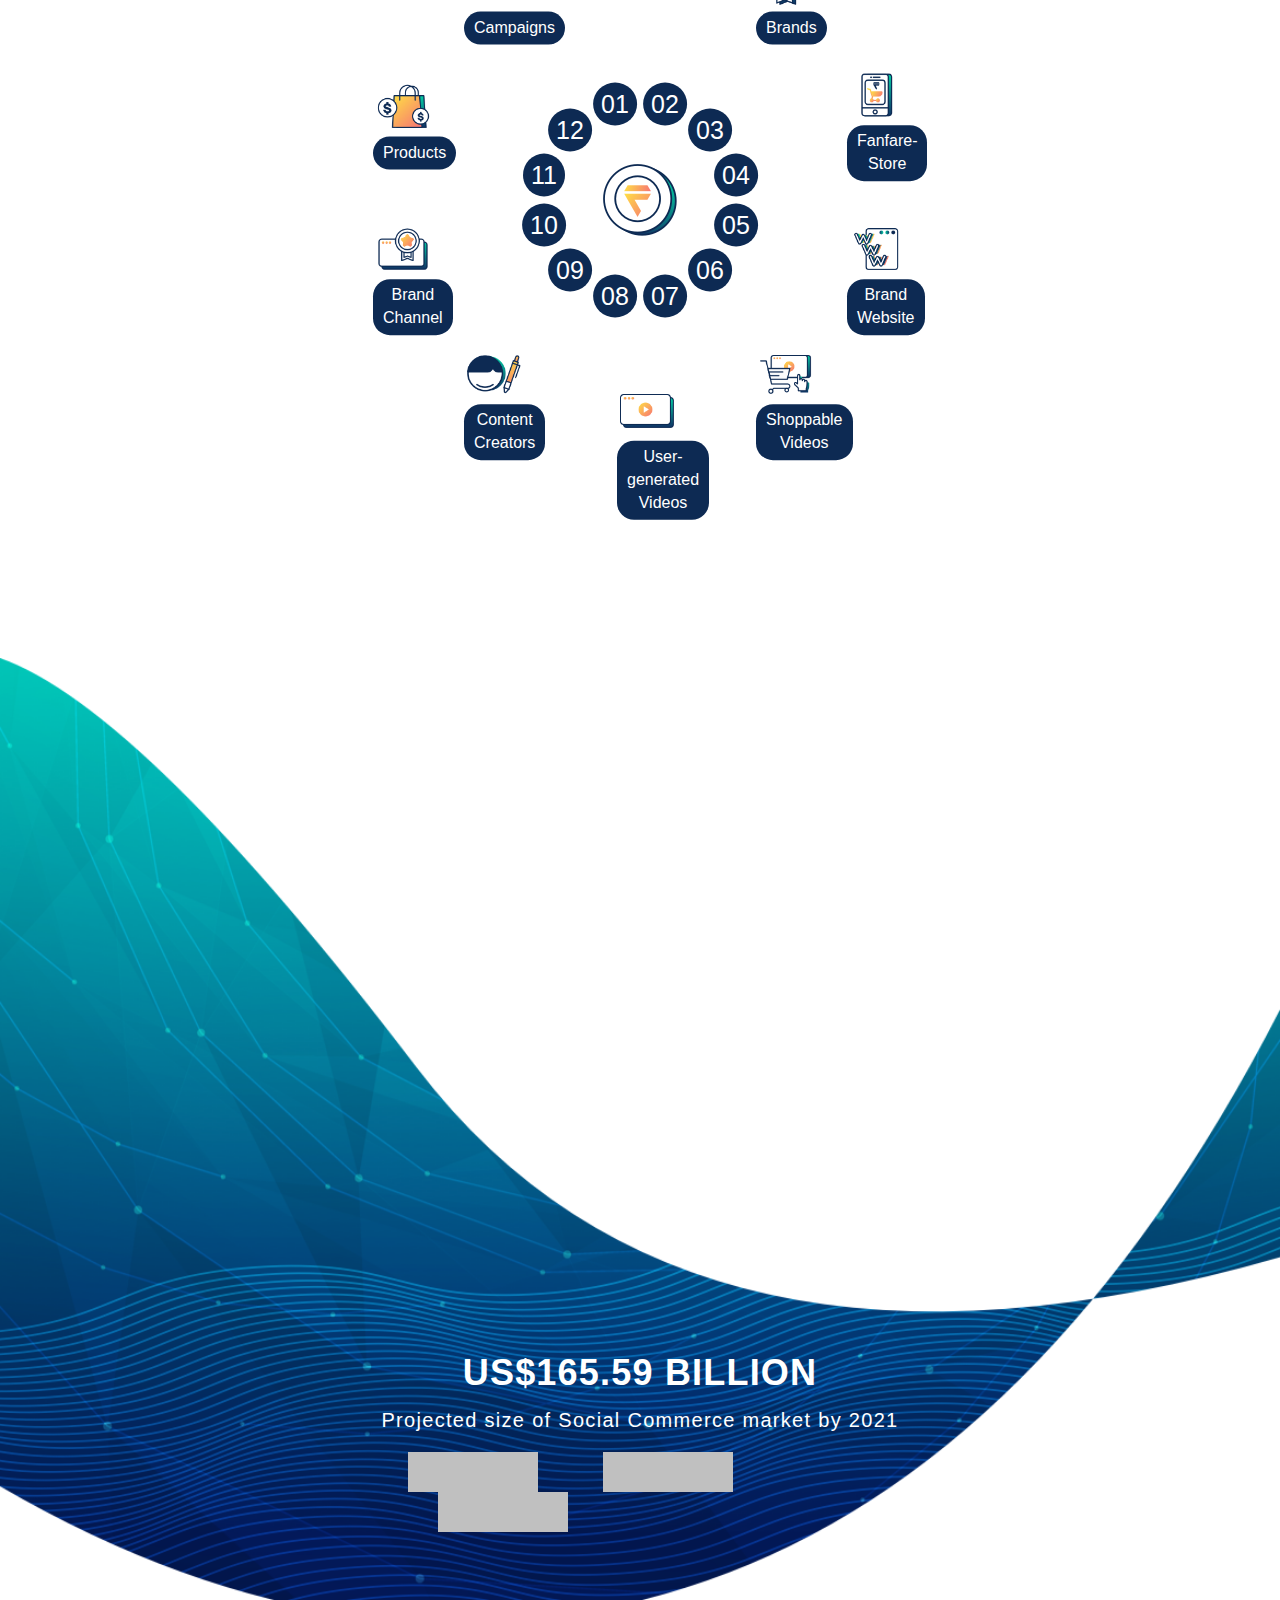
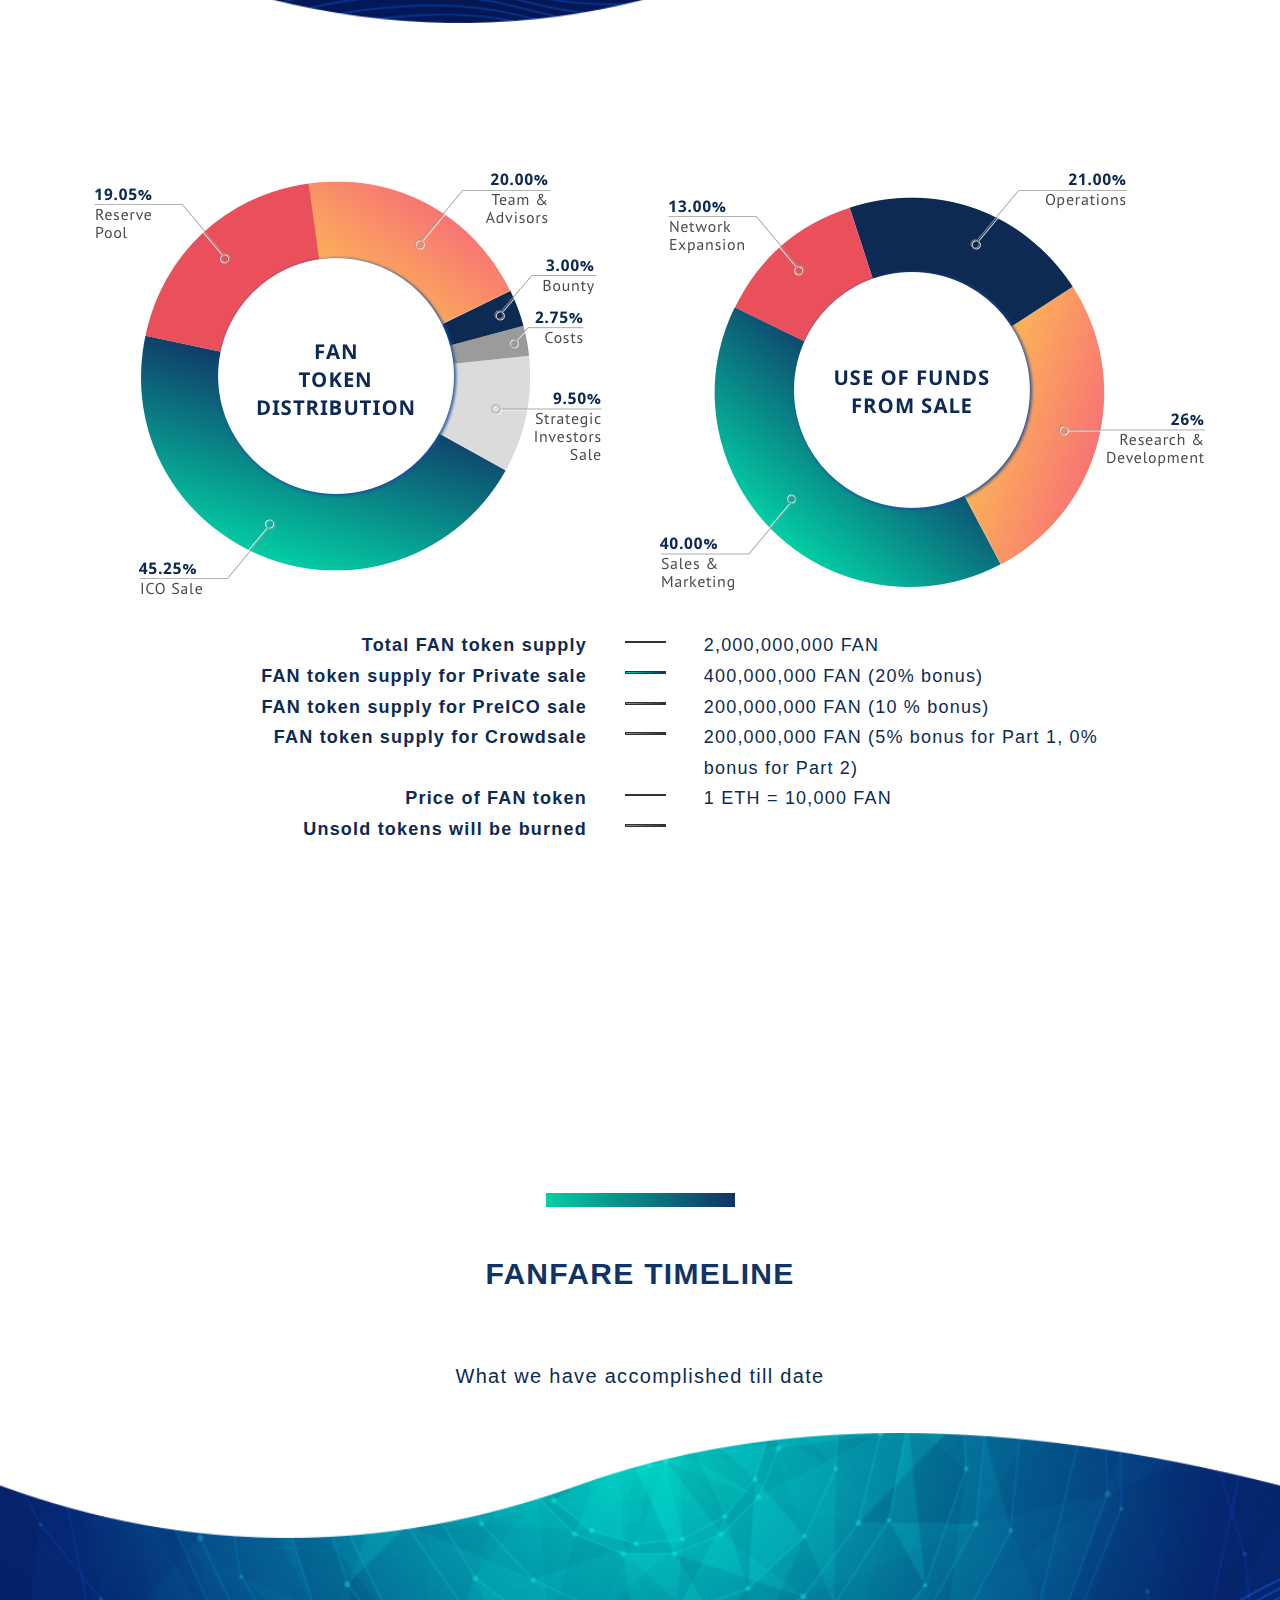
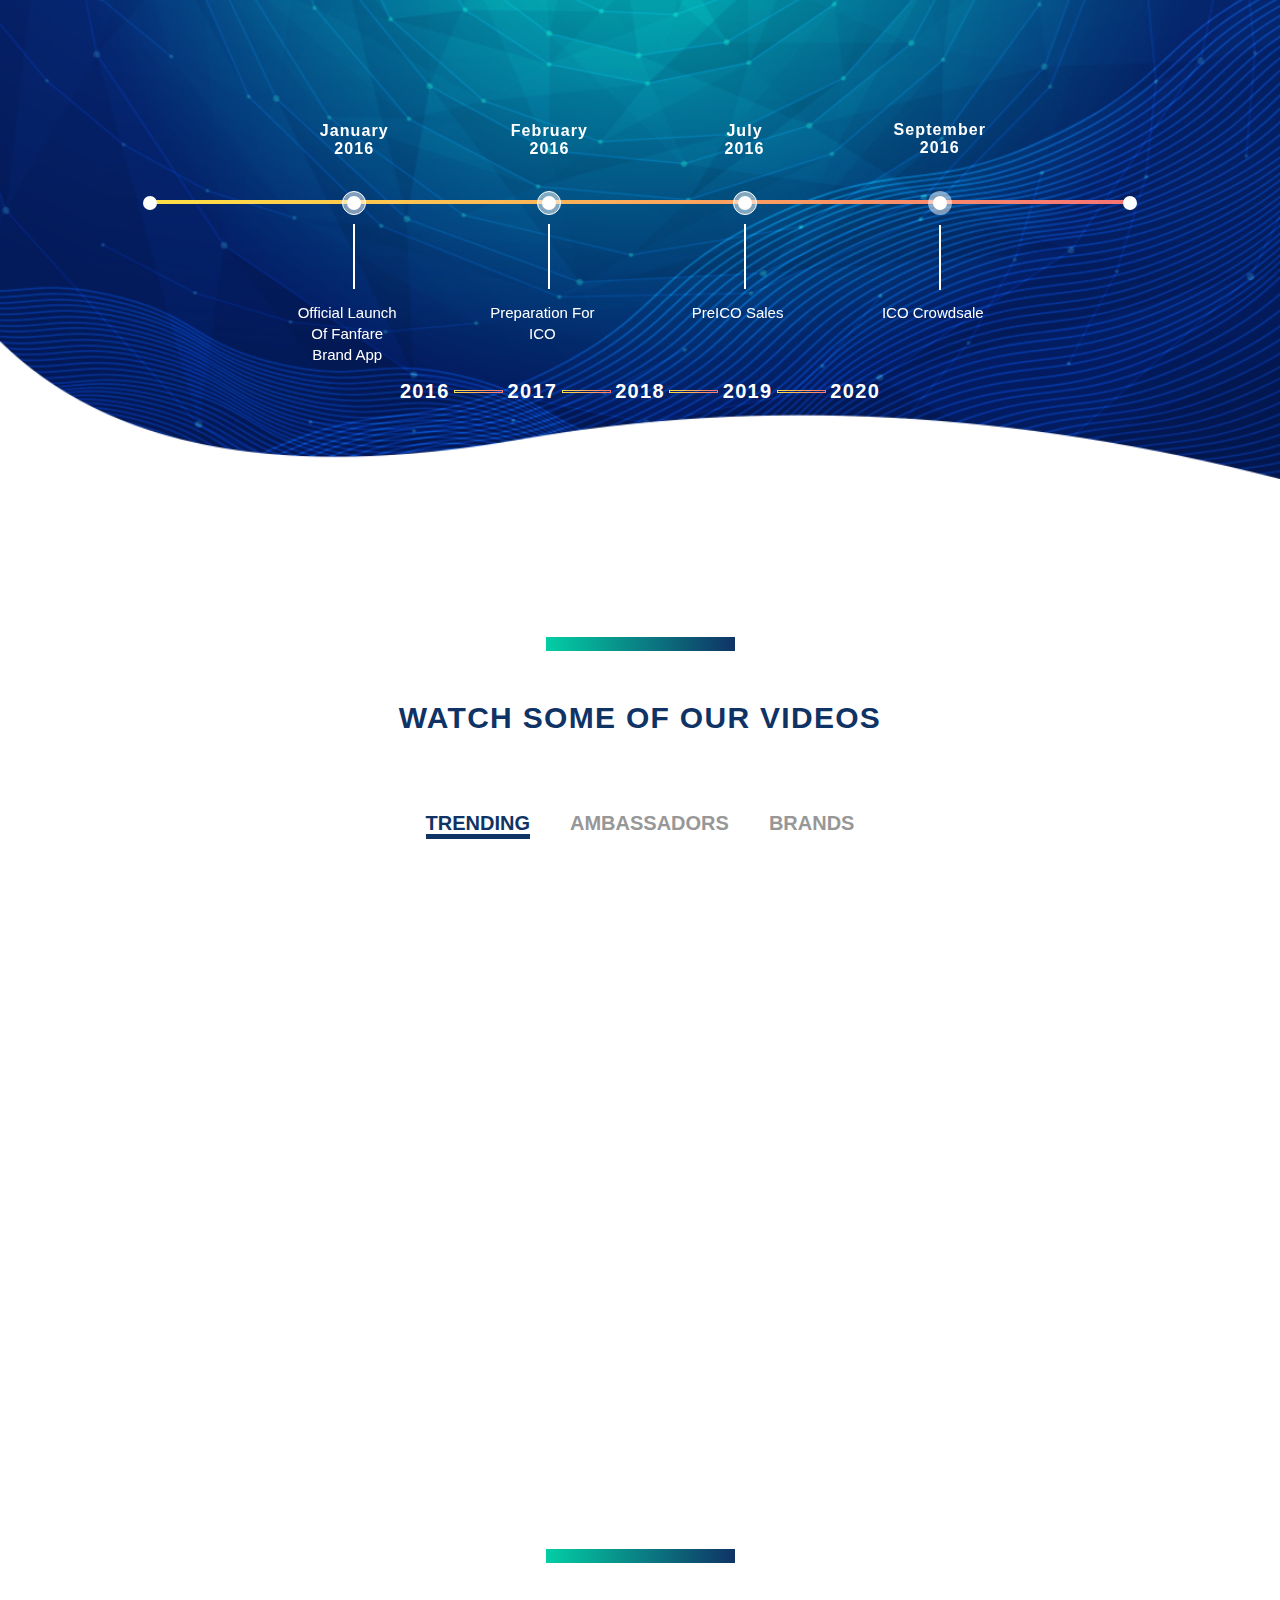
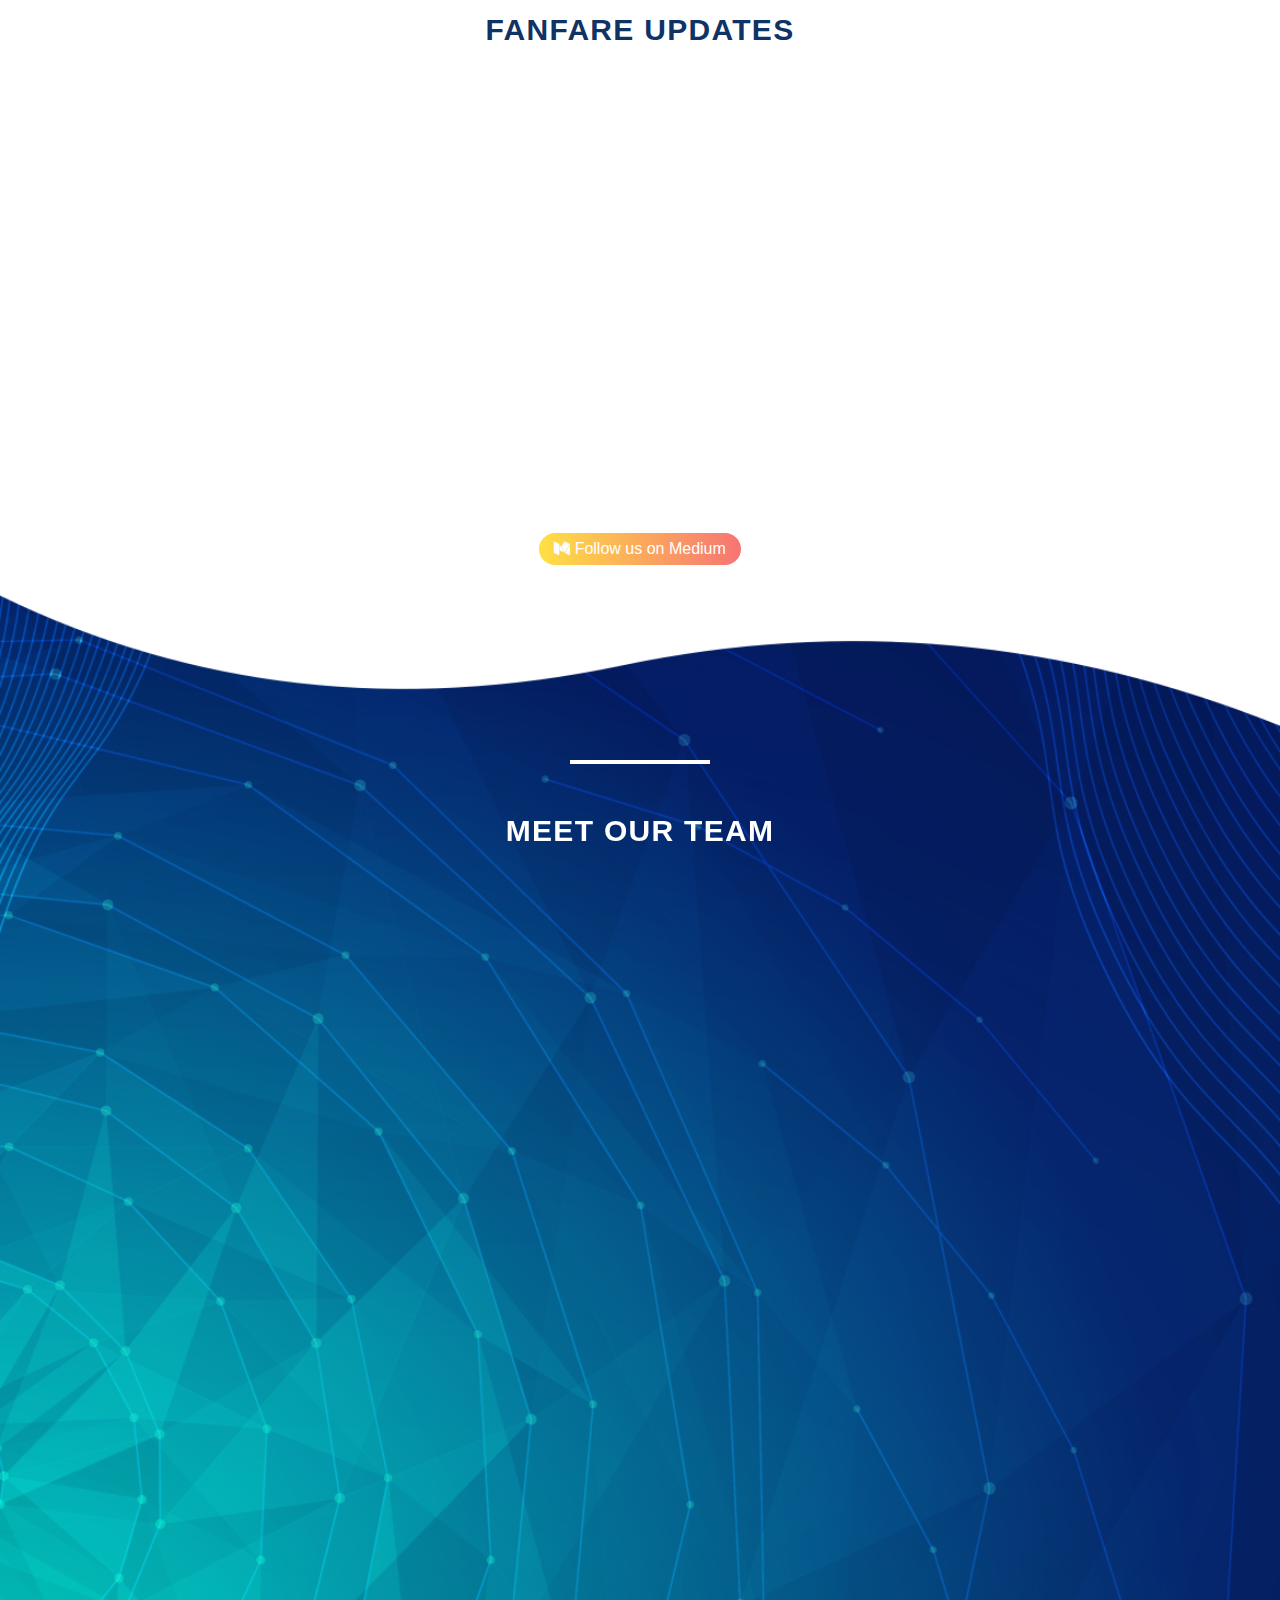
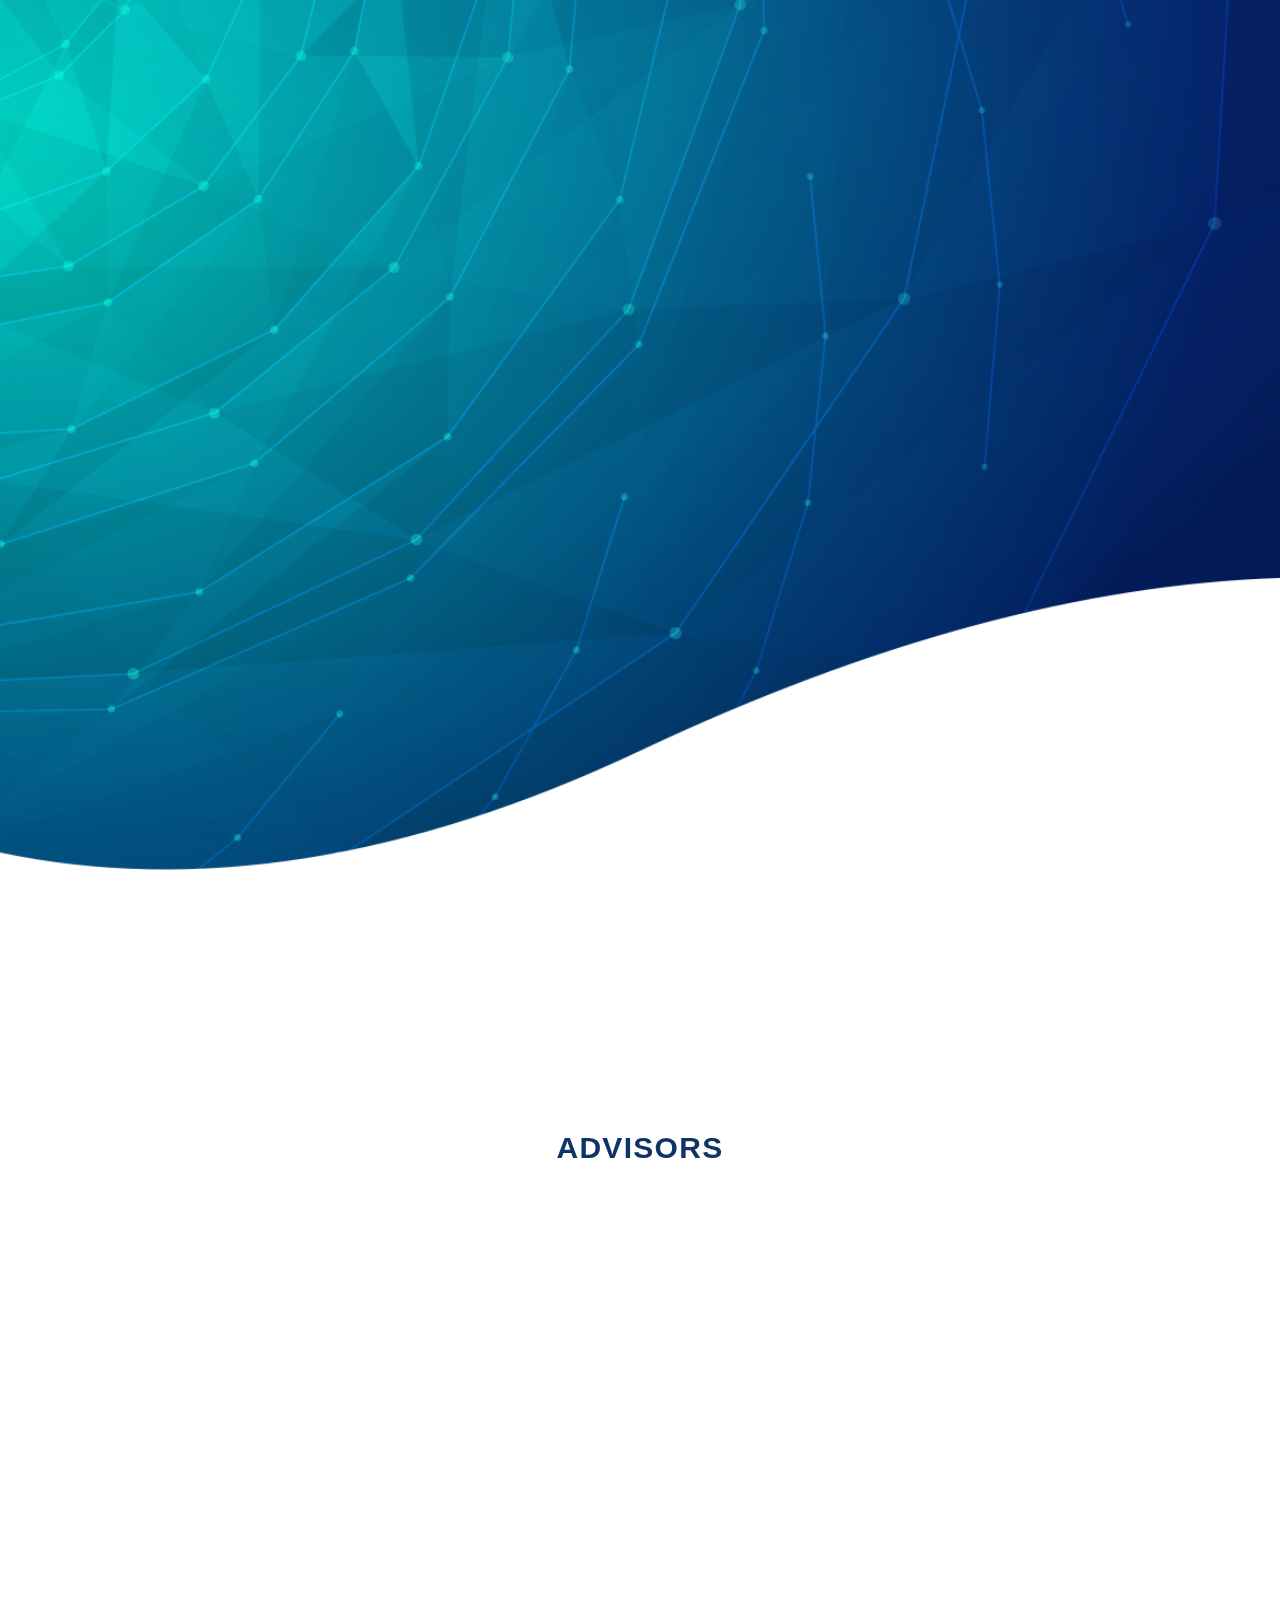
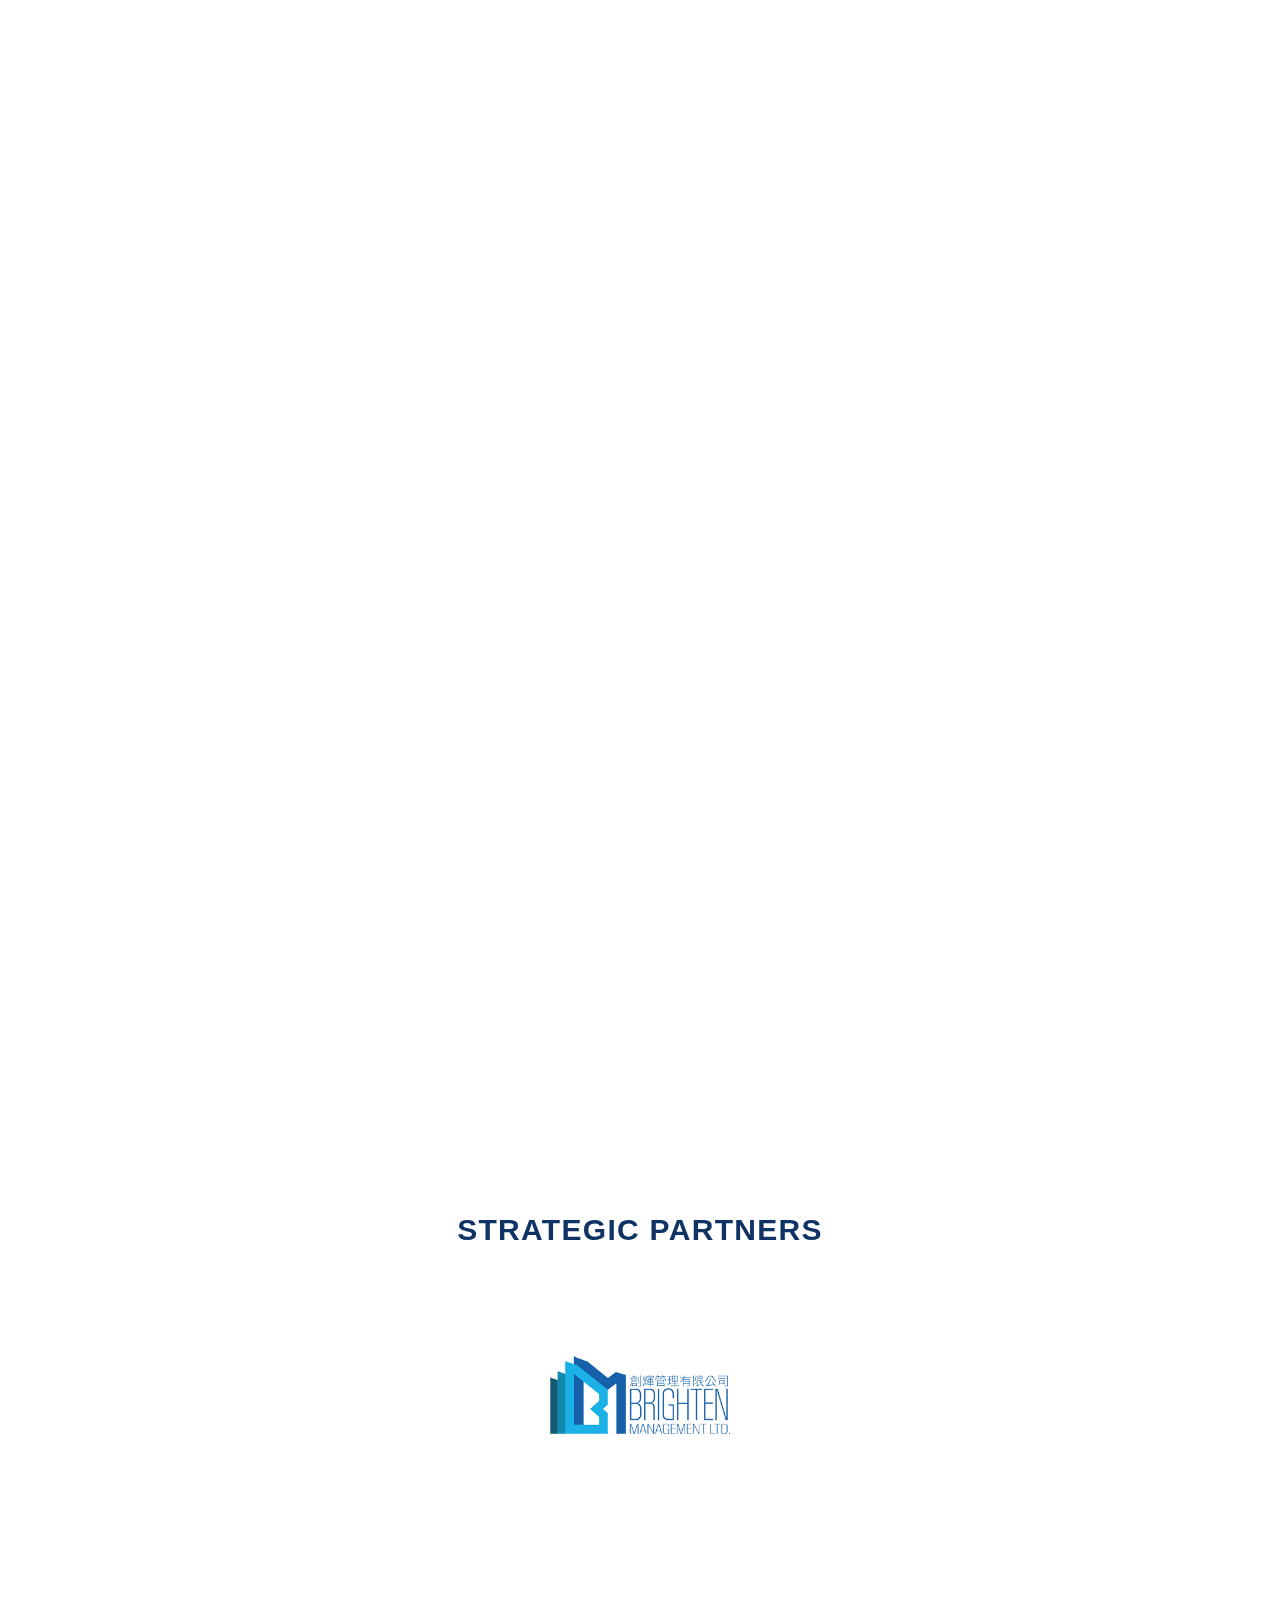
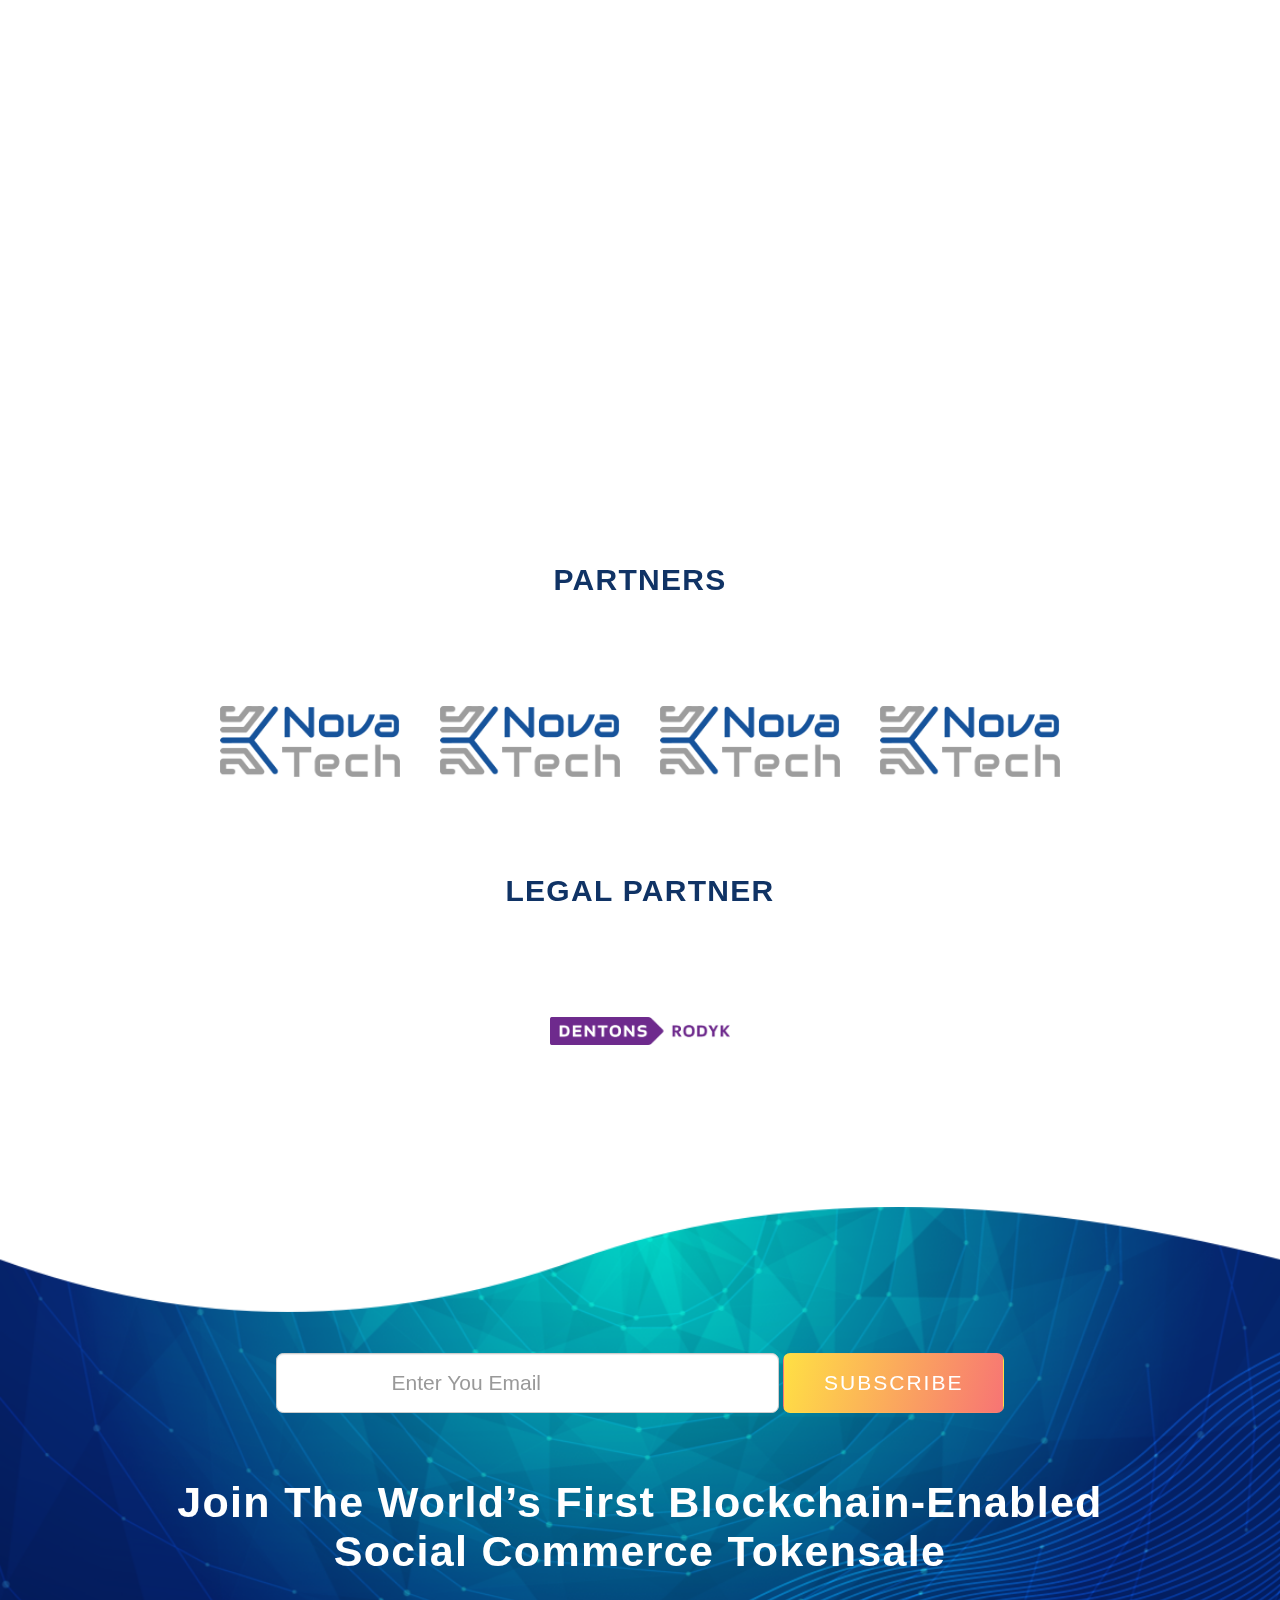
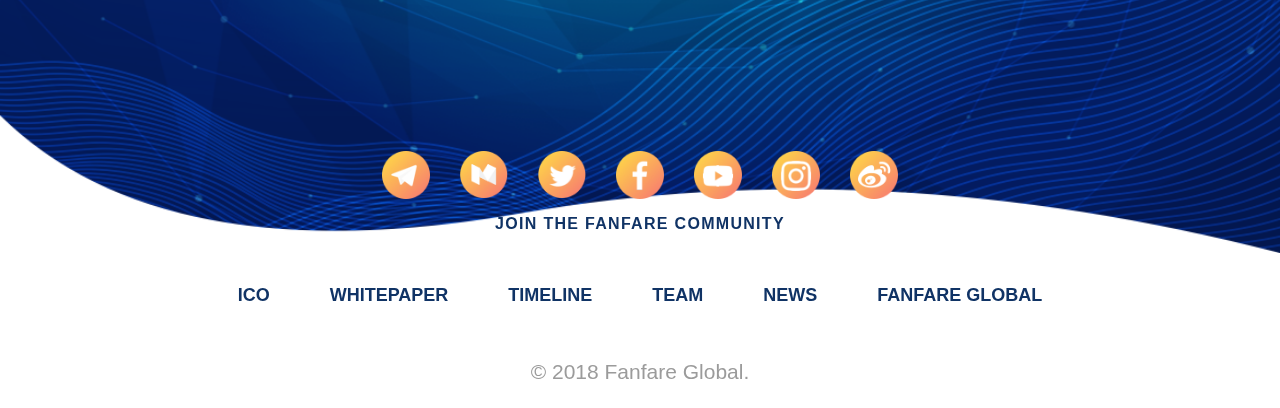
==== commit afc88a54: "up" ====
--- a/index.html
+++ b/index.html
@@ -17,7 +17,7 @@
     <section class="header">
         <div class="wrapper-container">
             <header>
-                <div class="container_fluid">
+                <div class="wrapper-container">
                     <div class="w-nav">
 
                         <!-- Navigation -->
@@ -26,15 +26,13 @@
                                 <div class="col-sm-12">
                                     <div class="container_fluid">
                                         <a class="logo navbar-brand js-scroll-trigger" href="#page-top">Logo</a>
-                                        <button type="button" class="navbar-toggle collapsed" data-toggle="collapse"
-                                                data-target="#navbarResponsive" aria-expanded="false"
-                                                aria-controls="navbarResponsive">
+                                        <button type="button" class="navbar-toggle collapsed" data-toggle="collapse" data-target="#navbarResponsive" aria-expanded="false" aria-controls="navbar">
                                             <span class="sr-only">Toggle navigation</span>
                                             <span class="icon-bar"></span>
                                             <span class="icon-bar"></span>
                                             <span class="icon-bar"></span>
                                         </button>
-                                        <div class="collapse navbar-collapse" id="navbarResponsive">
+                                        <div class="navbar-collapse collapse" id="navbarResponsive">
                                             <ul class="navbar-nav ml-auto mr-auto">
                                                 <li class="nav-item">
                                                     <a class="nav-link js-scroll-trigger" href="#download">Home</a>
@@ -172,12 +170,12 @@
     <section class="cn-contact">
         <div class="wrapper-container">
             <div class="contact_us">
-                <div class="product_phone">
+                <div class="product_phone hidden-xs">
                     <div class="c-img-prod" data-aos="fade-right">
                         <img class="img-responsive" src="images/phones/ipx1.png" alt="">
                     </div>
                 </div>
-                <div class="container">
+                <div class="container hidden-xs">
                     <div class="row">
                         <div class="col-sm-6 inner-content">
                             <div class="con-text">
@@ -186,14 +184,14 @@
                                     consumer-generated shoppable videos using smart contracts and a common currency.
                                 </p>
                                 <div class="text-left">
-                                    <ul>
-                                        <li>
+                                    <ul class="row">
+                                        <li class="col-sm-4 col-xs-6">
                                             <a href="#" class="am btn_primary_dc"></a>
                                         </li>
-                                        <li>
+                                        <li class="col-sm-4 col-xs-6">
                                             <a href="#" class="am btn_primary_dc"></a>
                                         </li>
-                                        <li>
+                                        <li class="col-sm-4 col-xs-6">
                                             <a href="#" class="am btn_primary_dc"></a>
                                         </li>
                                     </ul>
@@ -341,14 +339,14 @@
                 <p>Projected size of Social Commerce market by 2021</p>
                 <div class="con-text">
                     <div class="text-left">
-                        <ul>
-                            <li>
+                        <ul class="row">
+                            <li class="col-sm-4 col-xs-6">
                                 <a href="#" class="am btn_primary_dc"></a>
                             </li>
-                            <li>
+                            <li class="col-sm-4 col-xs-6">
                                 <a href="#" class="am btn_primary_dc"></a>
                             </li>
-                            <li>
+                            <li class="col-sm-4 col-xs-6">
                                 <a href="#" class="am btn_primary_dc"></a>
                             </li>
                         </ul>
@@ -381,58 +379,82 @@
                 </div>
                 <div class="detail-chart">
                     <ul>
-                        <li>
-                            <div class="left">
-                                Total FAN token supply
-                            </div>
-                            <span></span>
-                            <div class="right">
-                                2,000,000,000 FAN
-                            </div>
-                        </li>
-                        <li>
-                            <div class="left">
-                                FAN token supply for Private sale
-                            </div>
-                            <span></span>
-                            <div class="right">
-                                400,000,000 FAN (20% bonus)
-                            </div>
-                        </li>
-                        <li>
-                            <div class="left">
-                                FAN token supply for PreICO sale
-                            </div>
-                            <span></span>
-                            <div class="right">
-                                200,000,000 FAN (10 % bonus)
-                            </div>
-                        </li>
-                        <li>
-                            <div class="left">
-                                FAN token supply for Crowdsale
-                            </div>
-                            <span></span>
-                            <div class="right">
-                                200,000,000 FAN (5% bonus for Part 1, 0% bonus for Part 2)
-                            </div>
-                        </li>
-                        <li>
-                            <div class="left">
-                                Price of FAN token
-                            </div>
-                            <span></span>
-                            <div class="right">
-                                1 ETH = 10,000 FAN
-                            </div>
-                        </li>
-                        <li>
-                            <div class="left">
-                                Unsold tokens will be burned
-                            </div>
-                            <span></span>
-                            <div class="right">
-
+                        <li class="row">
+                            <div class="col-sm-offset-1 col-sm-11 col-xs-12 col-xs-offset-0">
+                                <div class="col-sm-5 col-xs-12 left">
+                                    Total FAN token supply
+                                </div>
+                                <div class="col-sm-1 col-xs-12">
+                                    <span></span>
+                                </div>
+                                <div class="col-sm-5 col-xs-12 right">
+                                    2,000,000,000 FAN
+                                </div>
+                            </div>
+                        </li>
+                        <li class="row">
+                            <div class="col-sm-offset-1 col-sm-11 col-xs-12 col-xs-offset-0">
+                                <div class="col-sm-5 col-xs-12 left">
+                                    FAN token supply for Private sale
+                                </div>
+                                <div class="col-sm-1 col-xs-12">
+                                    <span></span>
+                                </div>
+                                <div class="col-sm-5 col-xs-12 right">
+                                    400,000,000 FAN (20% bonus)
+                                </div>
+                            </div>
+                        </li>
+                        <li class="row">
+                            <div class="col-sm-offset-1 col-sm-11 col-xs-12 col-xs-offset-0">
+                                <div class="col-sm-5 col-xs-12 left">
+                                    FAN token supply for PreICO sale
+                                </div>
+                                <div class="col-sm-1 col-xs-12">
+                                    <span></span>
+                                </div>
+                                <div class="col-sm-5 col-xs-12 right">
+                                    200,000,000 FAN (10 % bonus)
+                                </div>
+                            </div>
+                        </li>
+                        <li class="row">
+                            <div class="col-sm-offset-1 col-sm-11 col-xs-12 col-xs-offset-0">
+                                <div class="col-sm-5 col-xs-12 left">
+                                    FAN token supply for Crowdsale
+                                </div>
+                                <div class="col-sm-1 col-xs-12">
+                                    <span></span>
+                                </div>
+                                <div class="col-sm-5 col-xs-12 right">
+                                    200,000,000 FAN (5% bonus for Part 1, 0% bonus for Part 2)
+                                </div>
+                            </div>
+                        </li>
+                        <li class="row">
+                            <div class="col-sm-offset-1 col-sm-11 col-xs-12 col-xs-offset-0">
+                                <div class="col-sm-5 col-xs-12 left">
+                                    Price of FAN token
+                                </div>
+                                <div class="col-sm-1 col-xs-12">
+                                    <span></span>
+                                </div>
+                                <div class="col-sm-5 col-xs-12 right">
+                                    1 ETH = 10,000 FAN
+                                </div>
+                            </div>
+                        </li>
+                        <li class="row">
+                            <div class="col-sm-offset-1 col-sm-11 col-xs-12 col-xs-offset-0">
+                                <div class="col-sm-5 col-xs-12 left">
+                                    Unsold tokens will be burned
+                                </div>
+                                <div class="col-sm-1 col-xs-12">
+                                    <span></span>
+                                </div>
+                                <div class="col-sm-5 col-xs-12 right">
+
+                                </div>
                             </div>
                         </li>
                     </ul>
@@ -771,7 +793,7 @@
                             </li>
                         </ul>
                     </div>
-                    <div class="container">
+                    <div class="container_fluid">
                         <div class="carousel">
                             <div class="owl-carousel owl-theme c-theme owl-single" data-single-item="true"
                                  data-auto-play="4000" data-rtl="false">
--- a/css/new-age.min.css
+++ b/css/new-age.min.css
@@ -106,7 +106,7 @@
     color: #fdcc52
 }
 
-@media (min-width: 992px) {
+@media (min-width: 768px) {
     #mainNav {
         border-color: transparent;
         background-color: transparent
--- a/css/screen.css
+++ b/css/screen.css
@@ -902,7 +902,7 @@
 
 .watch_videos .titles {
     text-align: center;
-    margin-bottom: 75px;
+    margin-bottom: 4.6875rem;
 }
 
 .watch_videos .titles ul li {
@@ -1315,7 +1315,7 @@
 
 .detail-chart ul li div.left {
     display: inline-block;
-    font-size: 18px;
+    font-size: 1.125rem;
     font-weight: bold;
     font-style: normal;
     font-stretch: normal;
@@ -1323,7 +1323,7 @@
     letter-spacing: 1.2px;
     text-align: right;
     color: #0d2a53;
-    width: 530px;
+    max-width: 530px;
 }
 
 .detail-chart ul li div.right {
@@ -1335,7 +1335,7 @@
     line-height: 1.7;
     letter-spacing: 1.2px;
     color: #0d2a53;
-    width: 530px;
+    max-width: 530px;
     text-align: left;
 }
 
@@ -1385,6 +1385,7 @@
 .wrapper-container {
     max-width: 1170px;
     margin: 0 auto;
+    padding: 0 15px;
 }
 #wrapper section {
     min-height: 720px;
@@ -1411,14 +1412,14 @@
     padding-top: 208px;
 }
 .detail-chart {
-    padding-bottom: 180px;
+    padding-bottom: 11.25rem;
 }
 
 #wrapper section.footer {
     min-height: 0;
 }
 
-@media (min-width: 992px) {
+@media (min-width: 768px) {
     .navbar-expand-lg .navbar-collapse {
         display: -ms-flexbox !important;
         display: flex !important;
@@ -1451,7 +1452,7 @@
         padding-right: 1.5rem;
         padding-left: 1.5rem;
     }
-    .navbar-nav > li a.white_paper {
+    #mainNav .navbar-nav > li a.white_paper {
         border-radius: 5.8px;
         background-color: #ffffff;
         font-size: 17.3px;
@@ -1461,7 +1462,7 @@
         line-height: normal;
         letter-spacing: 1.2px;
         color: #103365 !important;
-        top: 30px;
+        top: 1.875rem;
         padding-top: 10px;
         padding-bottom: 10px;
         position: absolute;
@@ -1469,10 +1470,13 @@
     }
 }
 
-@media (max-width: 900px) {
+@media (max-width: 991px) {
     #mainNav {
         background: transparent;
         display: block;
+        position: absolute;
+        width: 100%;
+        z-index: 99;
     }
     .navbar-toggle .icon-bar {
         background:#fff;
@@ -1484,8 +1488,10 @@
     header .c-body h2 {
         max-width: 10px;
     }
-    .c-action a, .c-action .white_list {
+    #wrapper .c-action a, #wrapper .c-action .white_list {
         background:#103365;
+        padding: 12px 40px;
+        border: none;
     }
     .navbar-nav > li a.white_paper {
         background-color: transparent;
@@ -1494,18 +1500,73 @@
         top: auto;
         right: auto;
     }
-    .container_fluid > .navbar-collapse {
-        background:#fff;
-        top: 30px;
-        position: absolute;
-        right: 0;
-        margin: 0;
-        padding: 0;
-    }
     .navbar-nav {
         padding: 0 20px;
     }
     .navbar-toggle {
         margin: 0;
     }
-}
+    .detail-chart ul li span {
+        top: 15px;
+    }
+    section.header {
+        background: url(../images/bg/bgmobile/bg1.png) no-repeat bottom center;
+        background-size: 100% auto;
+    }
+    header .c-body h2 {
+        font-size: 1.5rem;
+    }
+    .navbar-expand-lg .navbar-nav .nav-link {
+        padding-right: 0.5rem;
+        padding-left: 0.5rem;
+    }
+    #mainNav .navbar-nav > li a.white_paper {
+        top: 0.25rem;
+    }
+    header .c-body {
+        padding-top: 5rem;
+    }
+    .clear-all {
+        padding: 0 30px;
+        bottom: 2.625rem;
+    }
+    .footer input, .clear-all input {
+        padding: 26px 10px;
+        width: 320px;
+        max-width: 100%;
+        margin: 0 auto;
+    }
+    .footer button, .footer button:hover, .clear-all button {
+        padding: 8px 19px;
+    }
+    .con-text ul li {
+        float: none;
+        margin-left: 0;
+        margin-bottom: 20px;
+    }
+    .con-text > div {
+        text-align: center;
+    }
+    .app_store_prod h2, .app_store_prod p {
+        color:#0d2a53;
+    }
+    .app_store_prod .phone_item.phone_left {
+        max-width: 187px;
+        top: 50px;
+    }
+    .app_store_prod .phone_item.phone_right {
+        max-width: 157px;
+    }
+    .detail-chart ul li div.left,
+    .detail-chart ul li div.right{
+        margin: 0 auto;
+        max-width: 100%;
+        text-align: center;
+    }
+}
+
+@media (max-width: 768px) {
+    .detail-chart ul li span {
+        top: 0;
+    }
+}
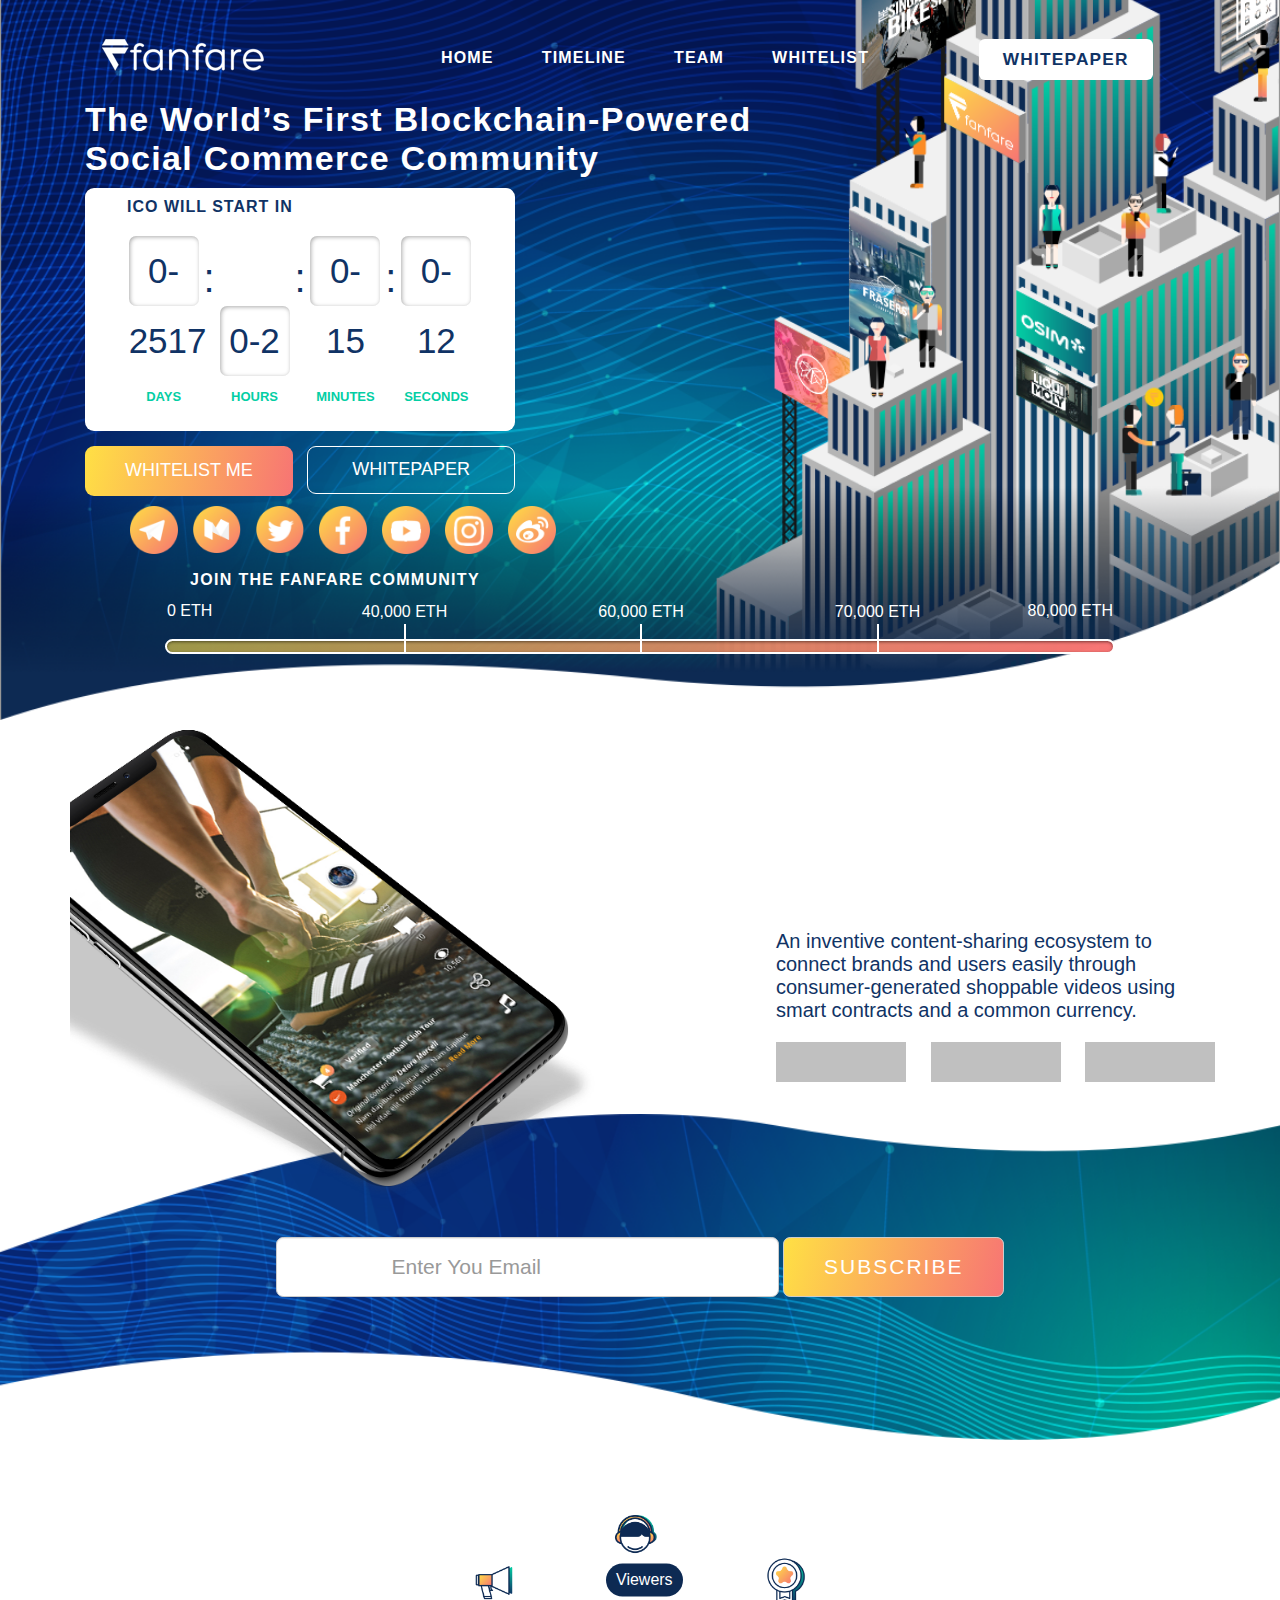
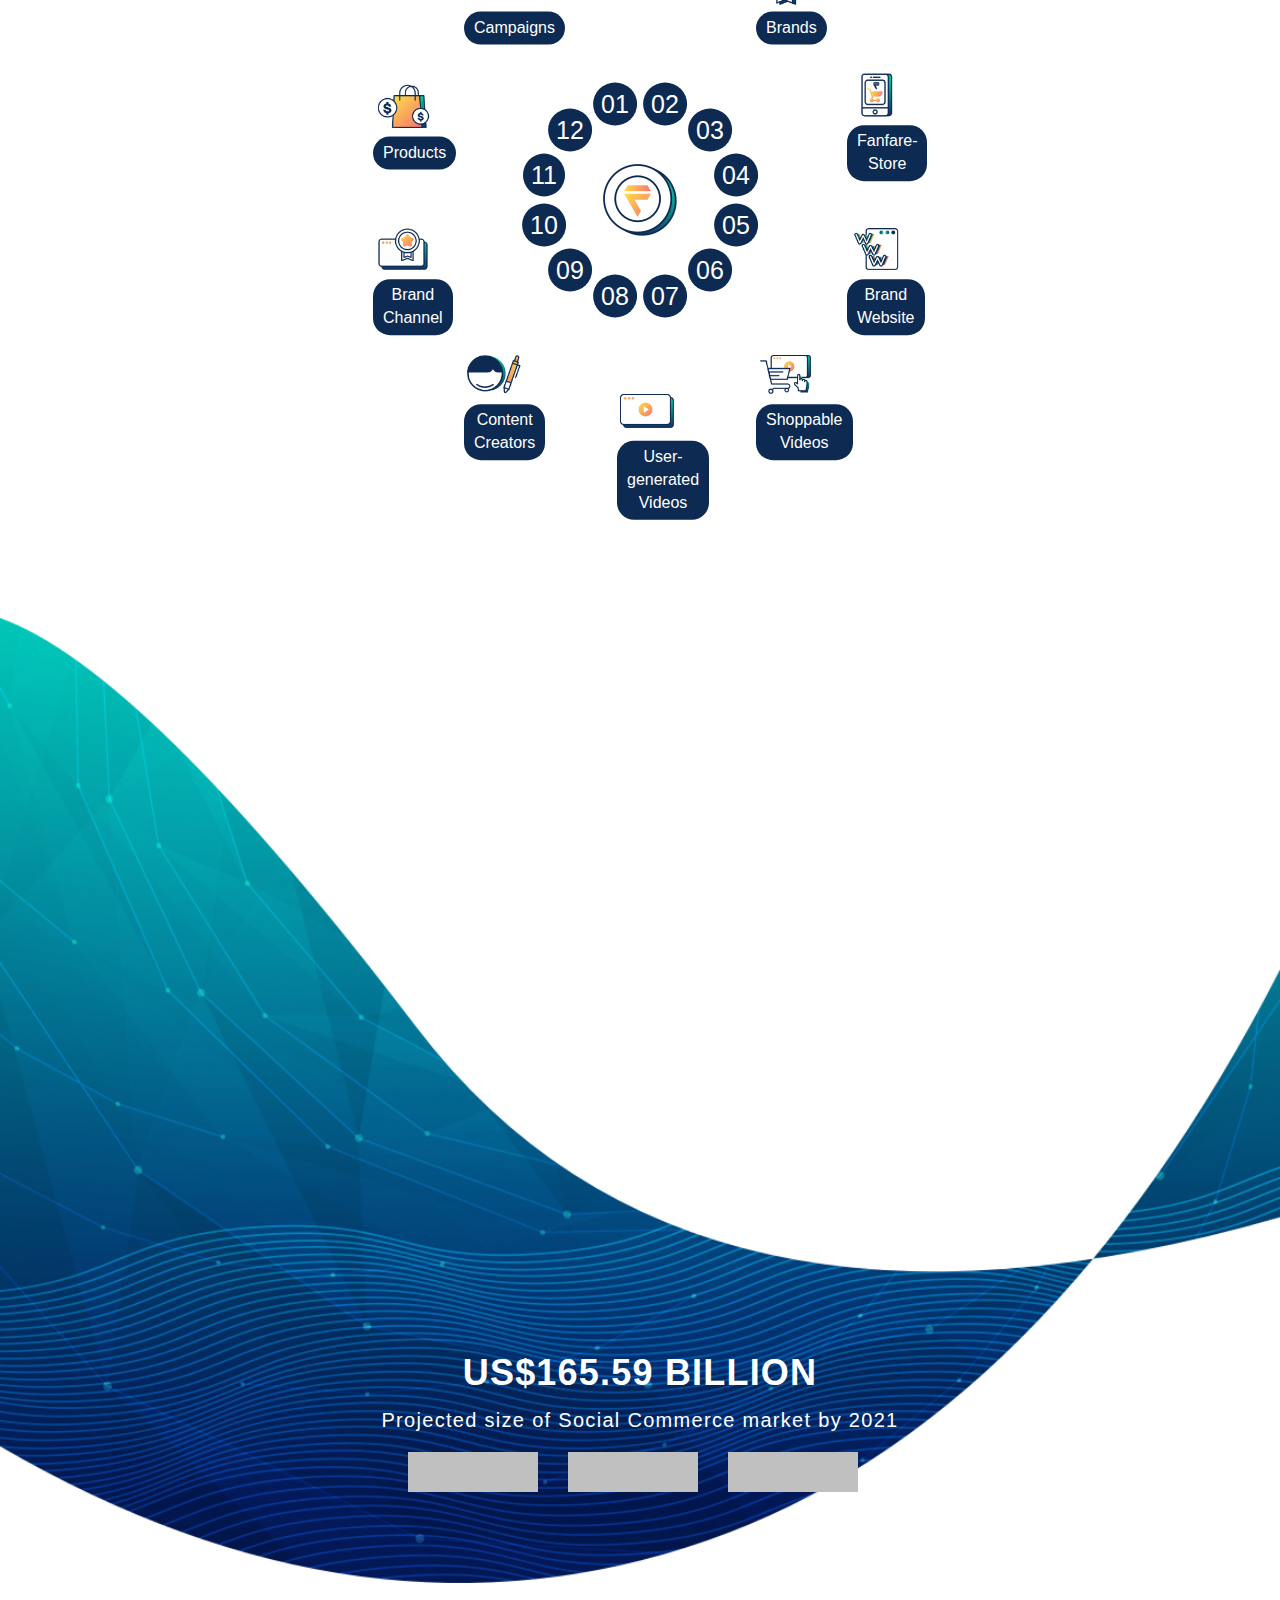
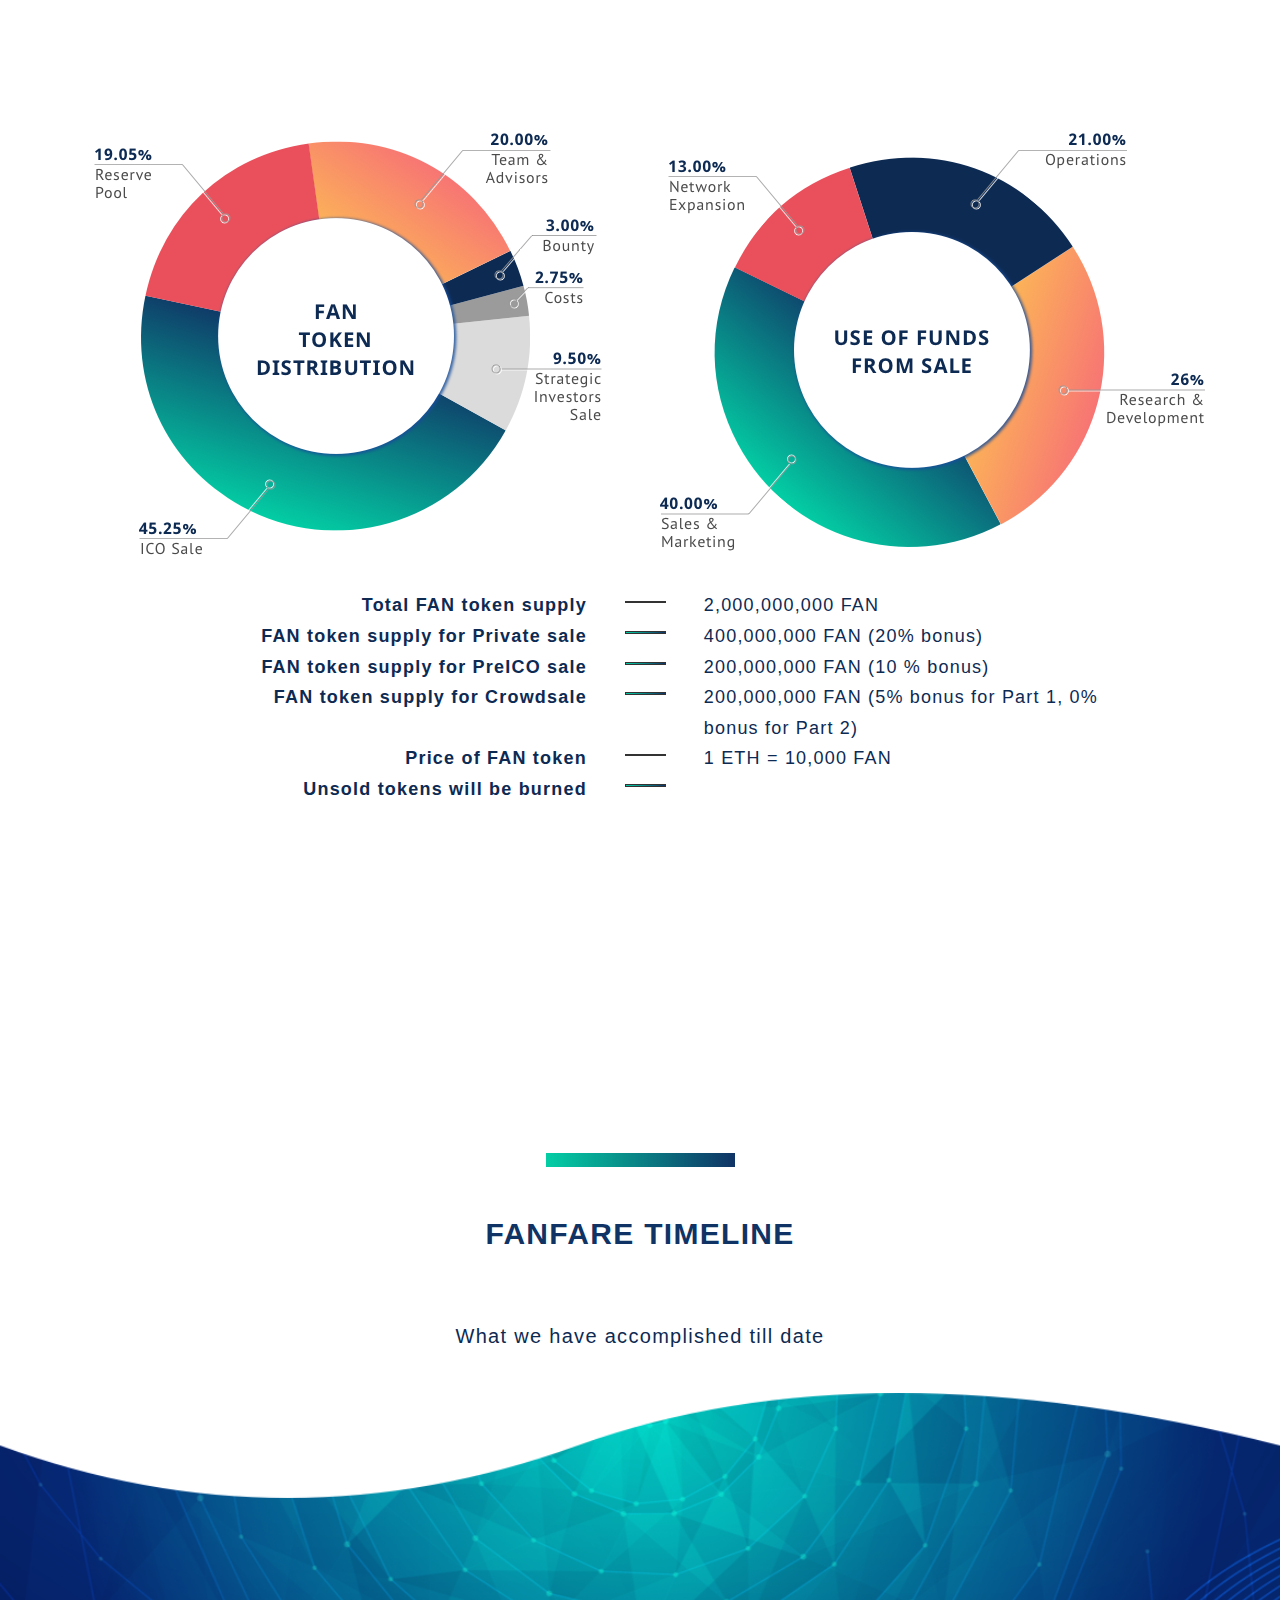
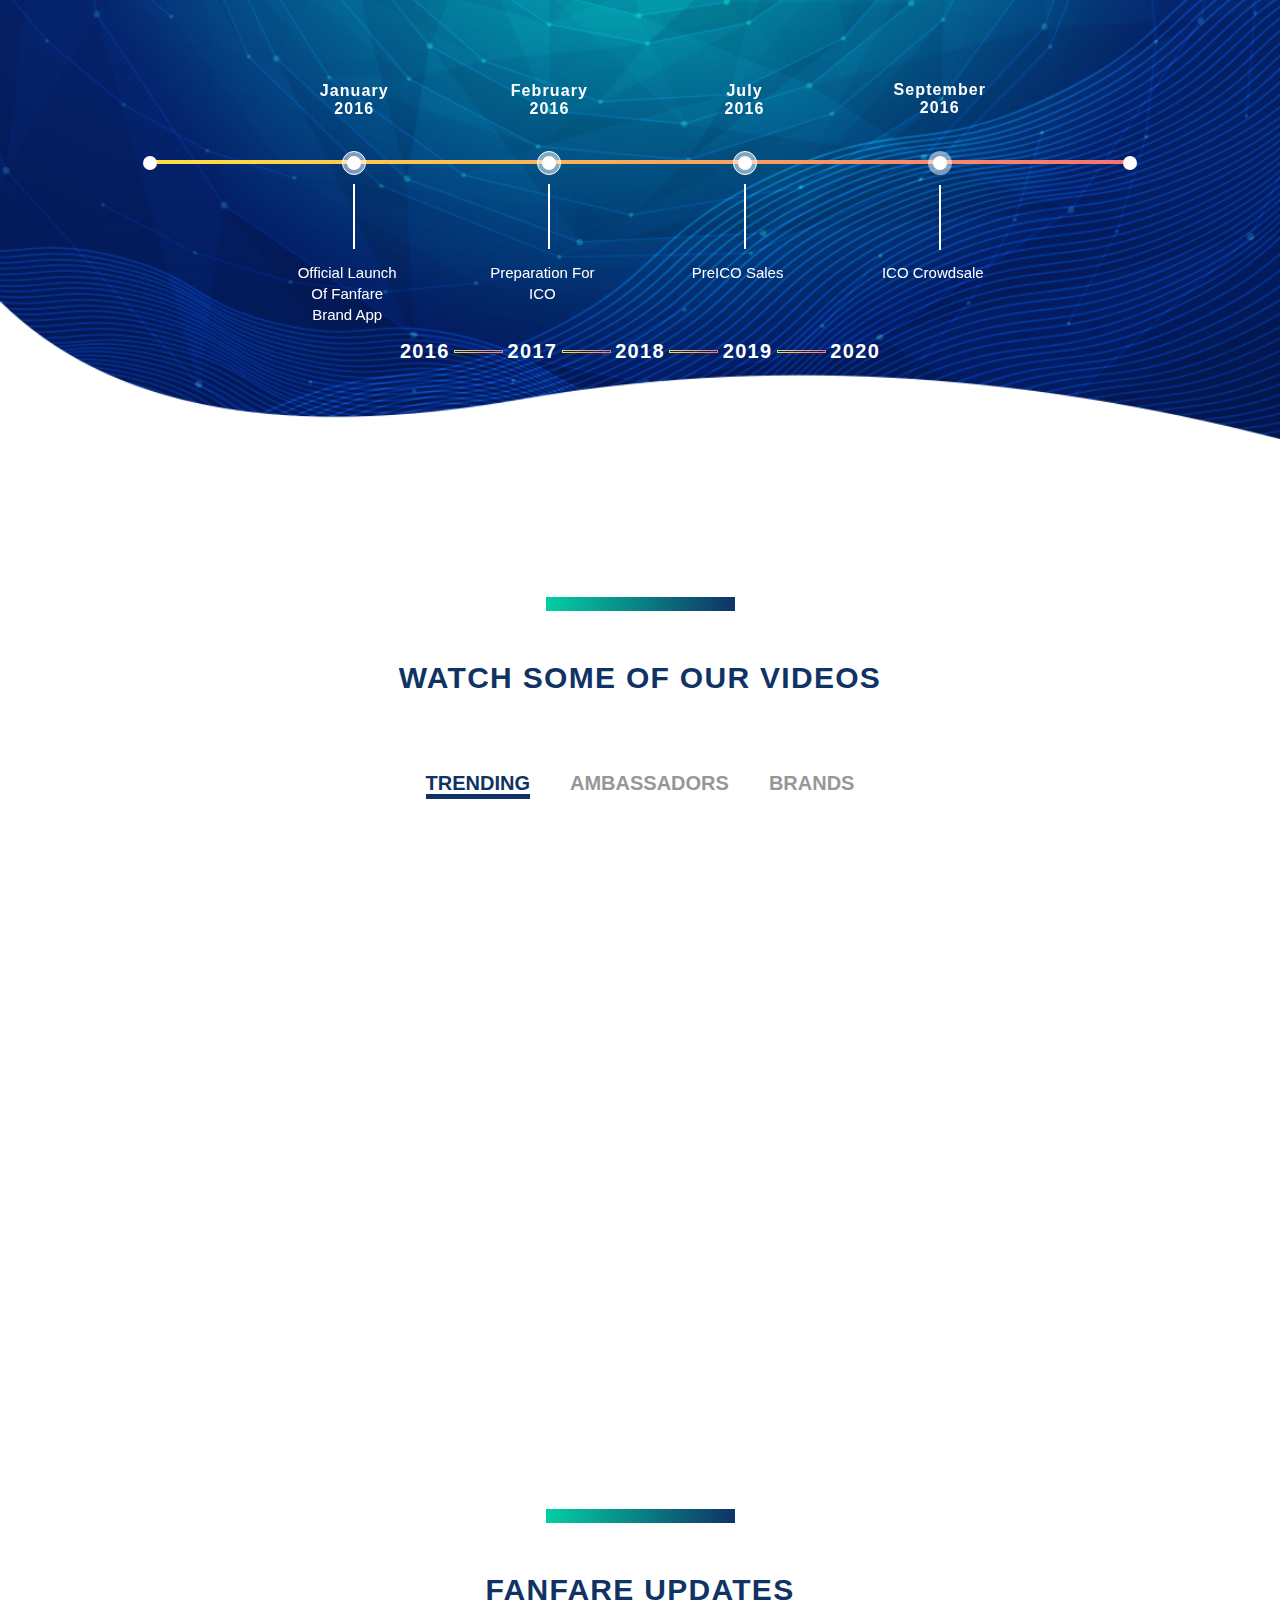
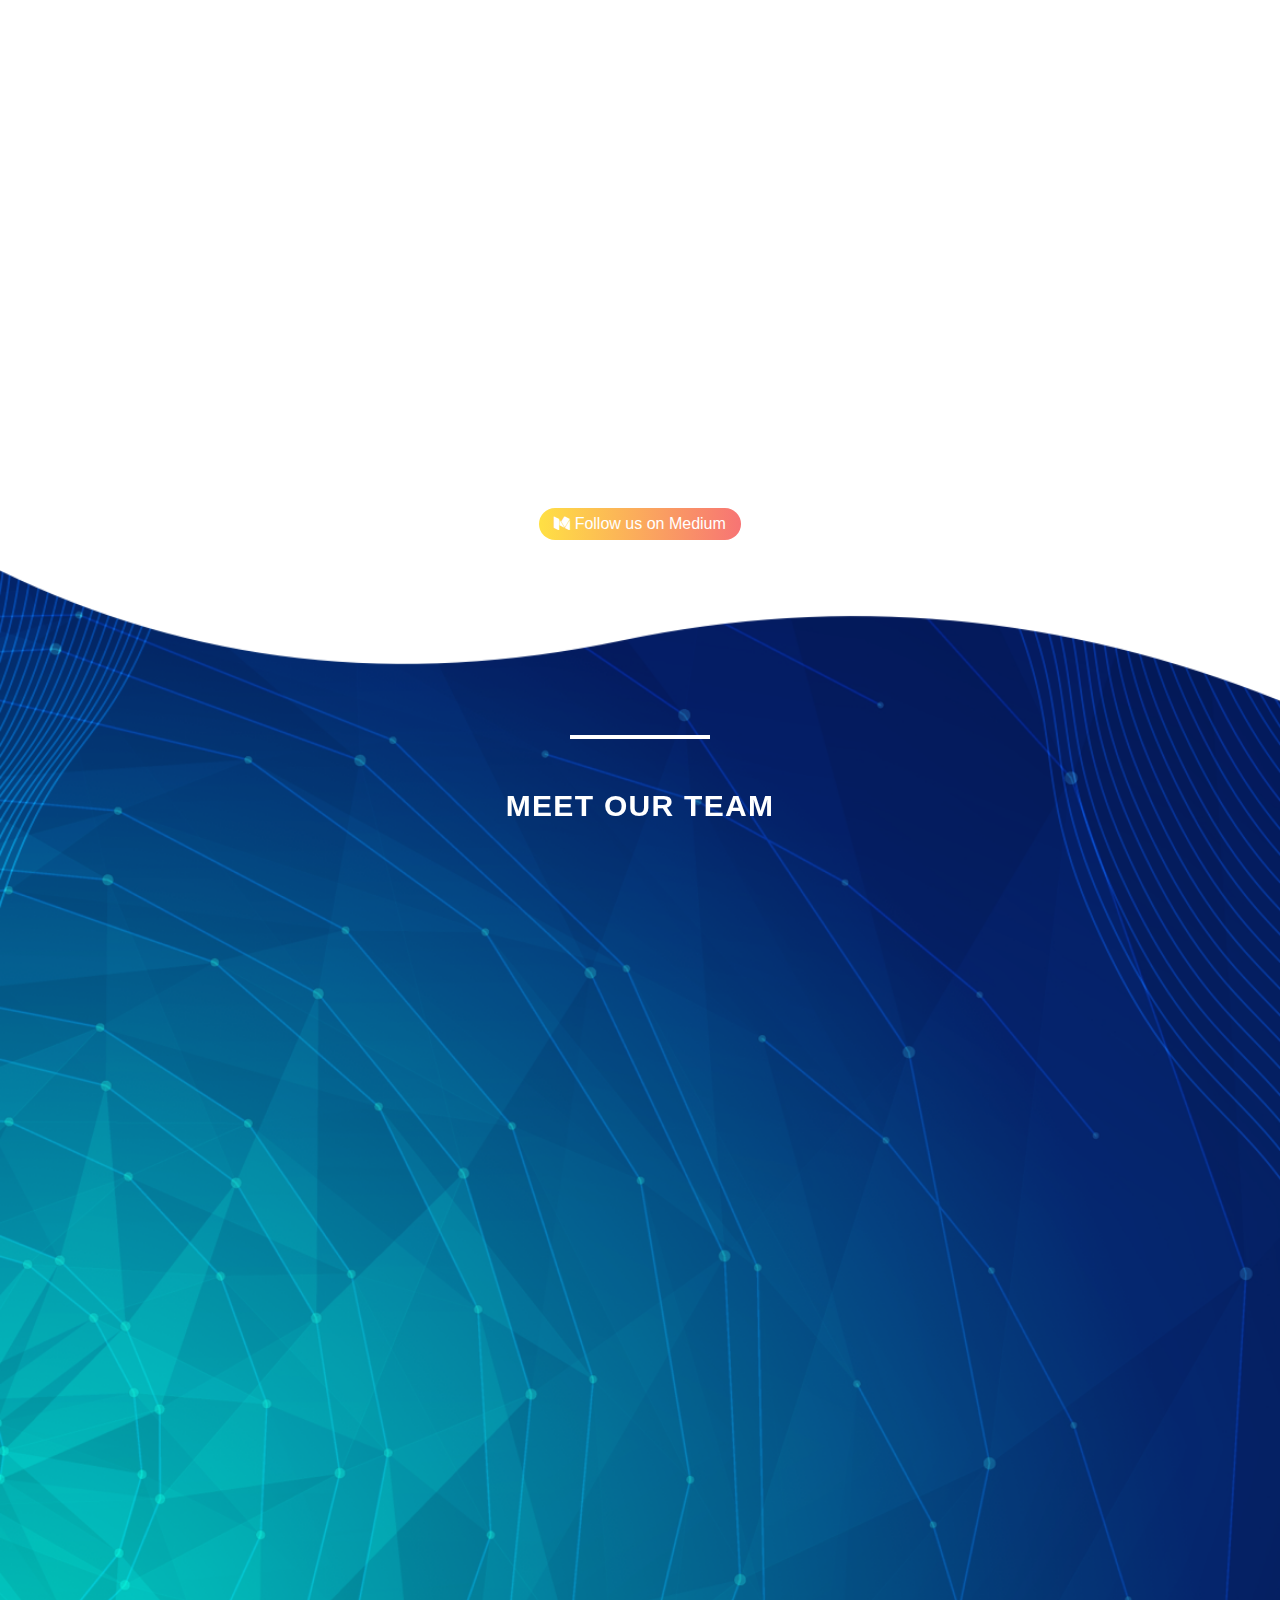
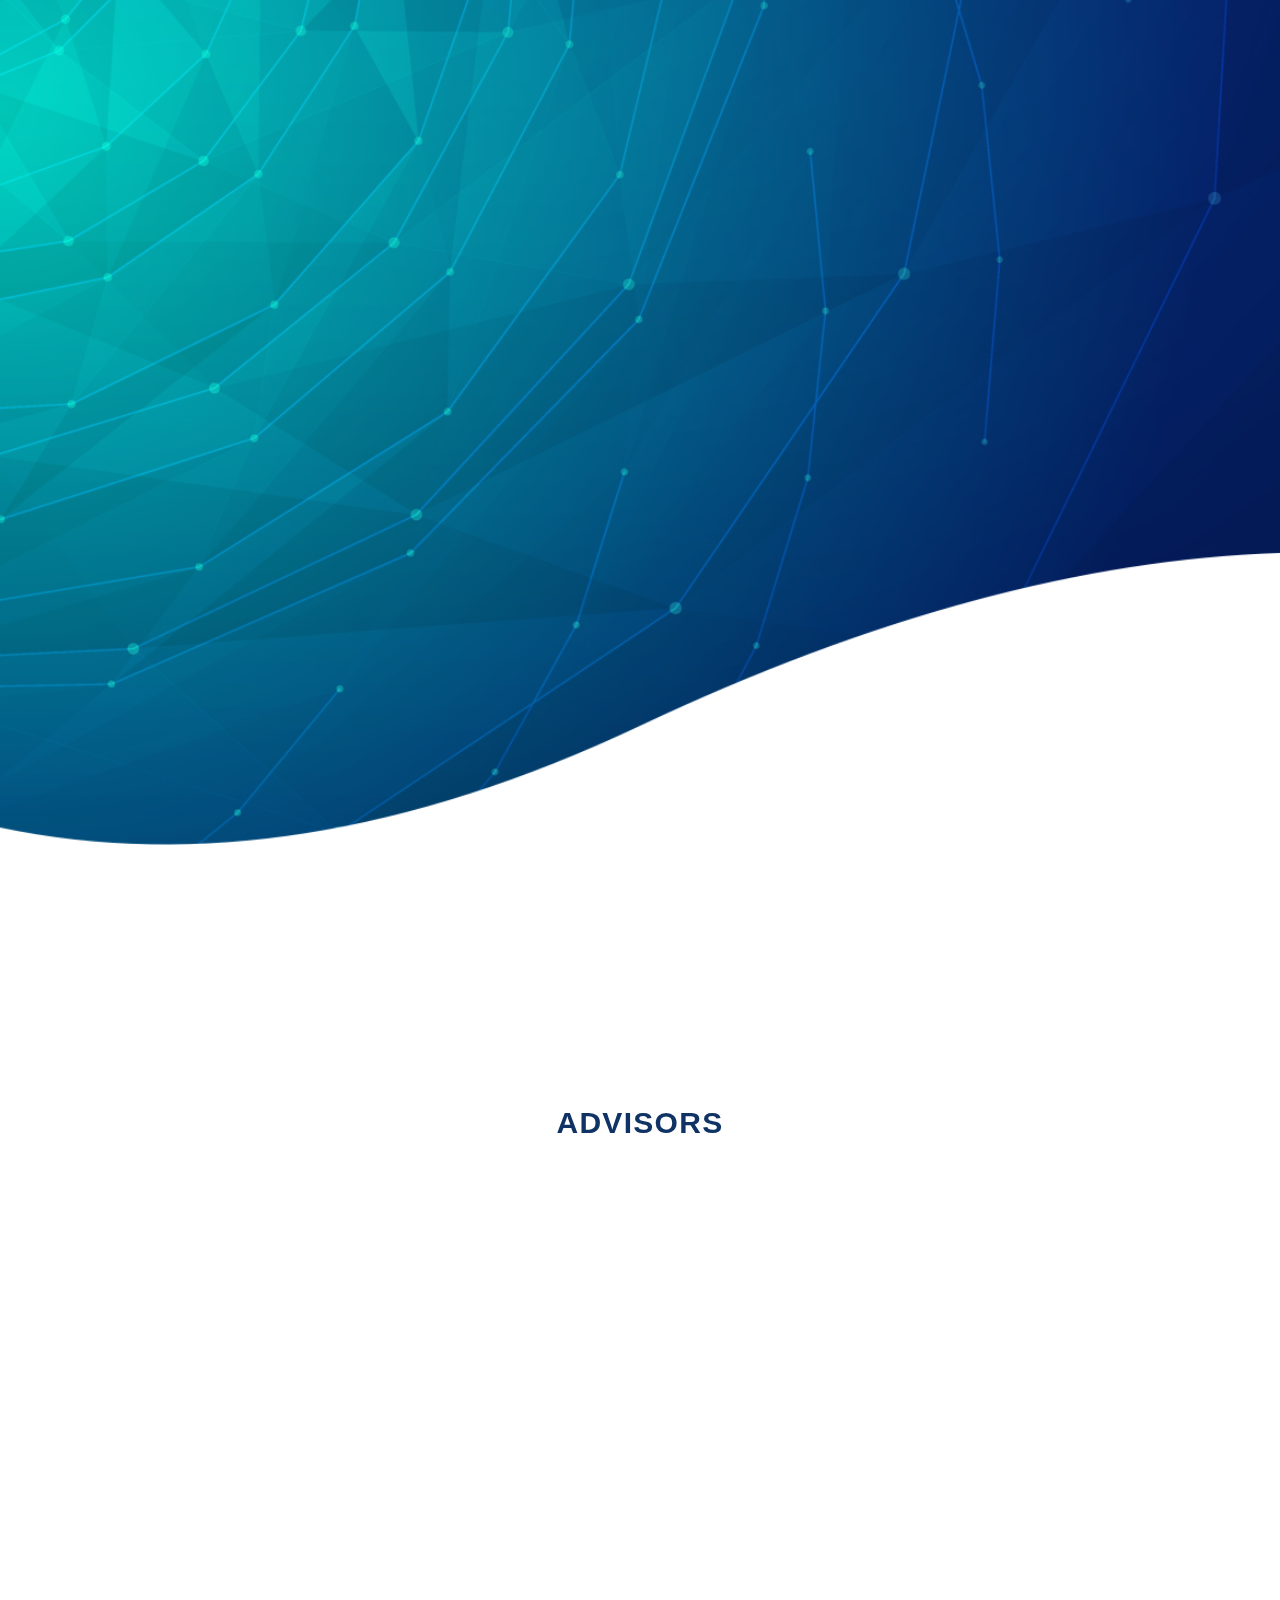
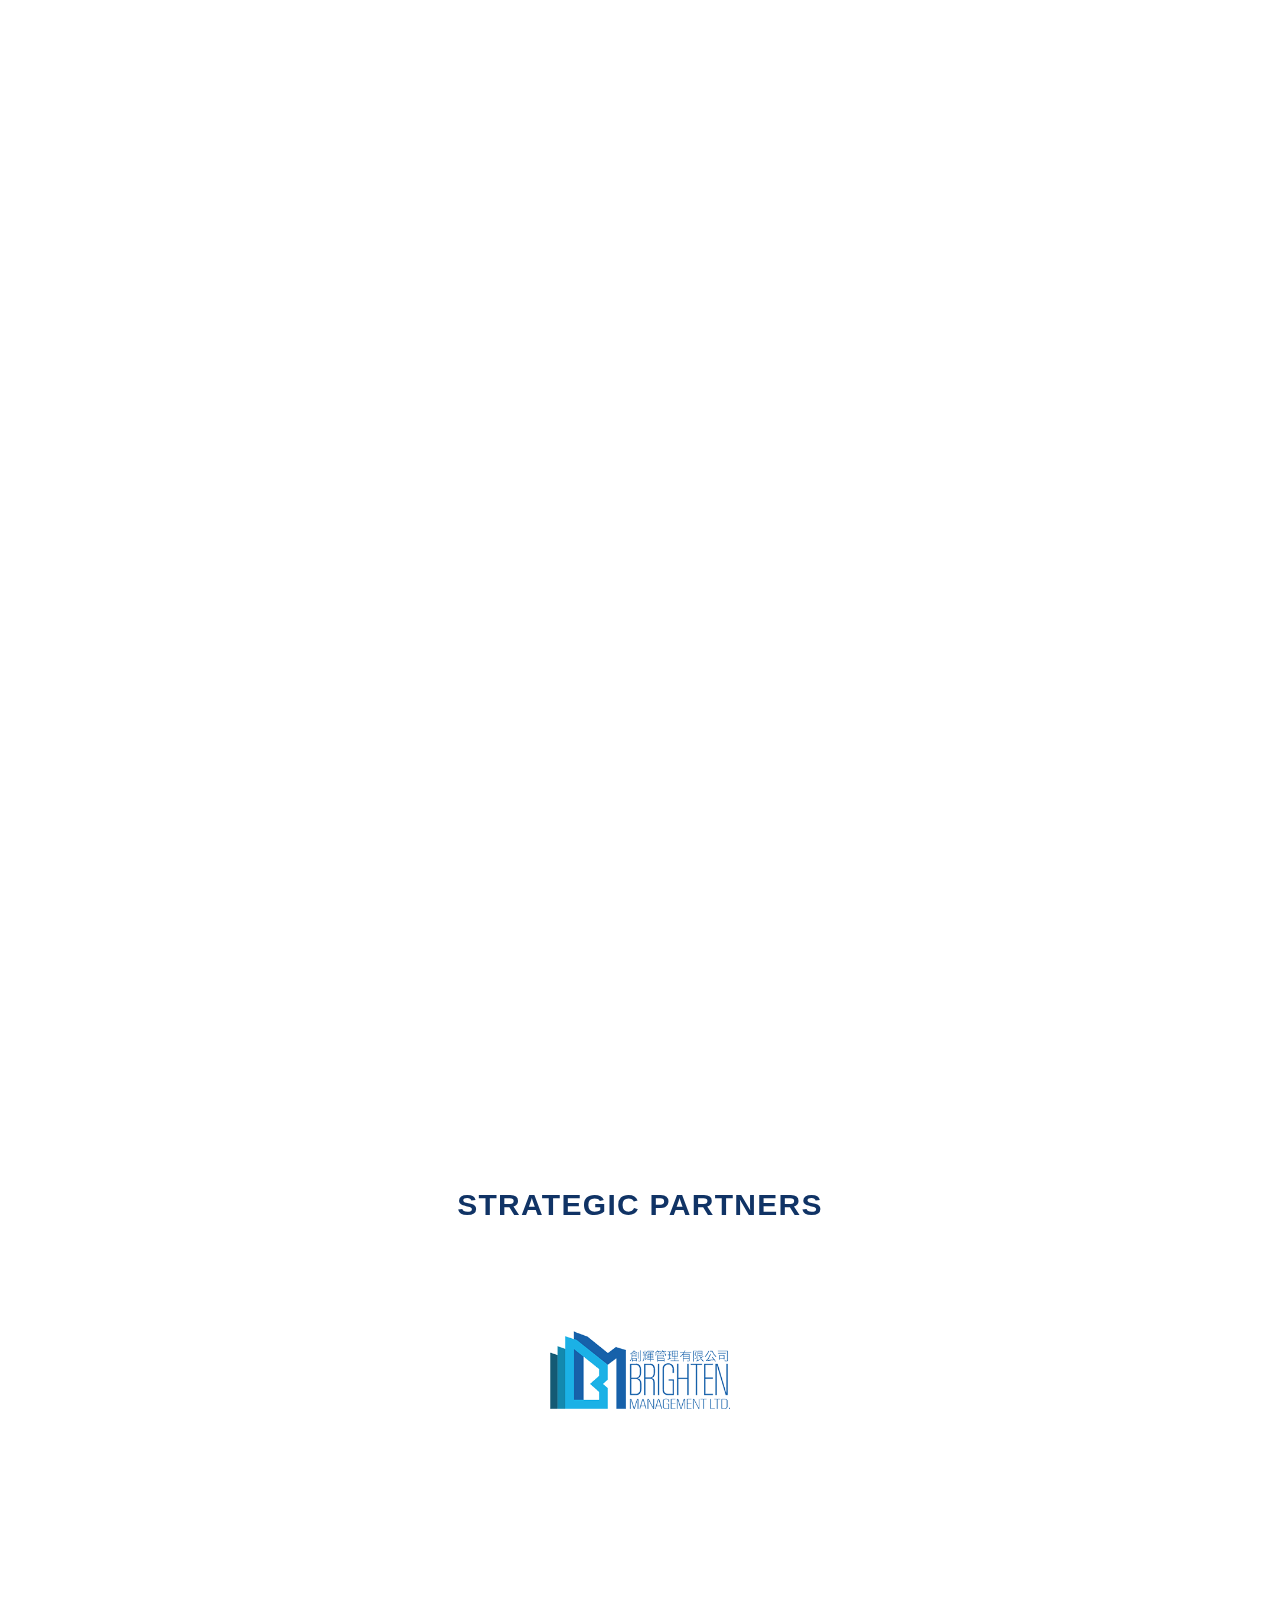
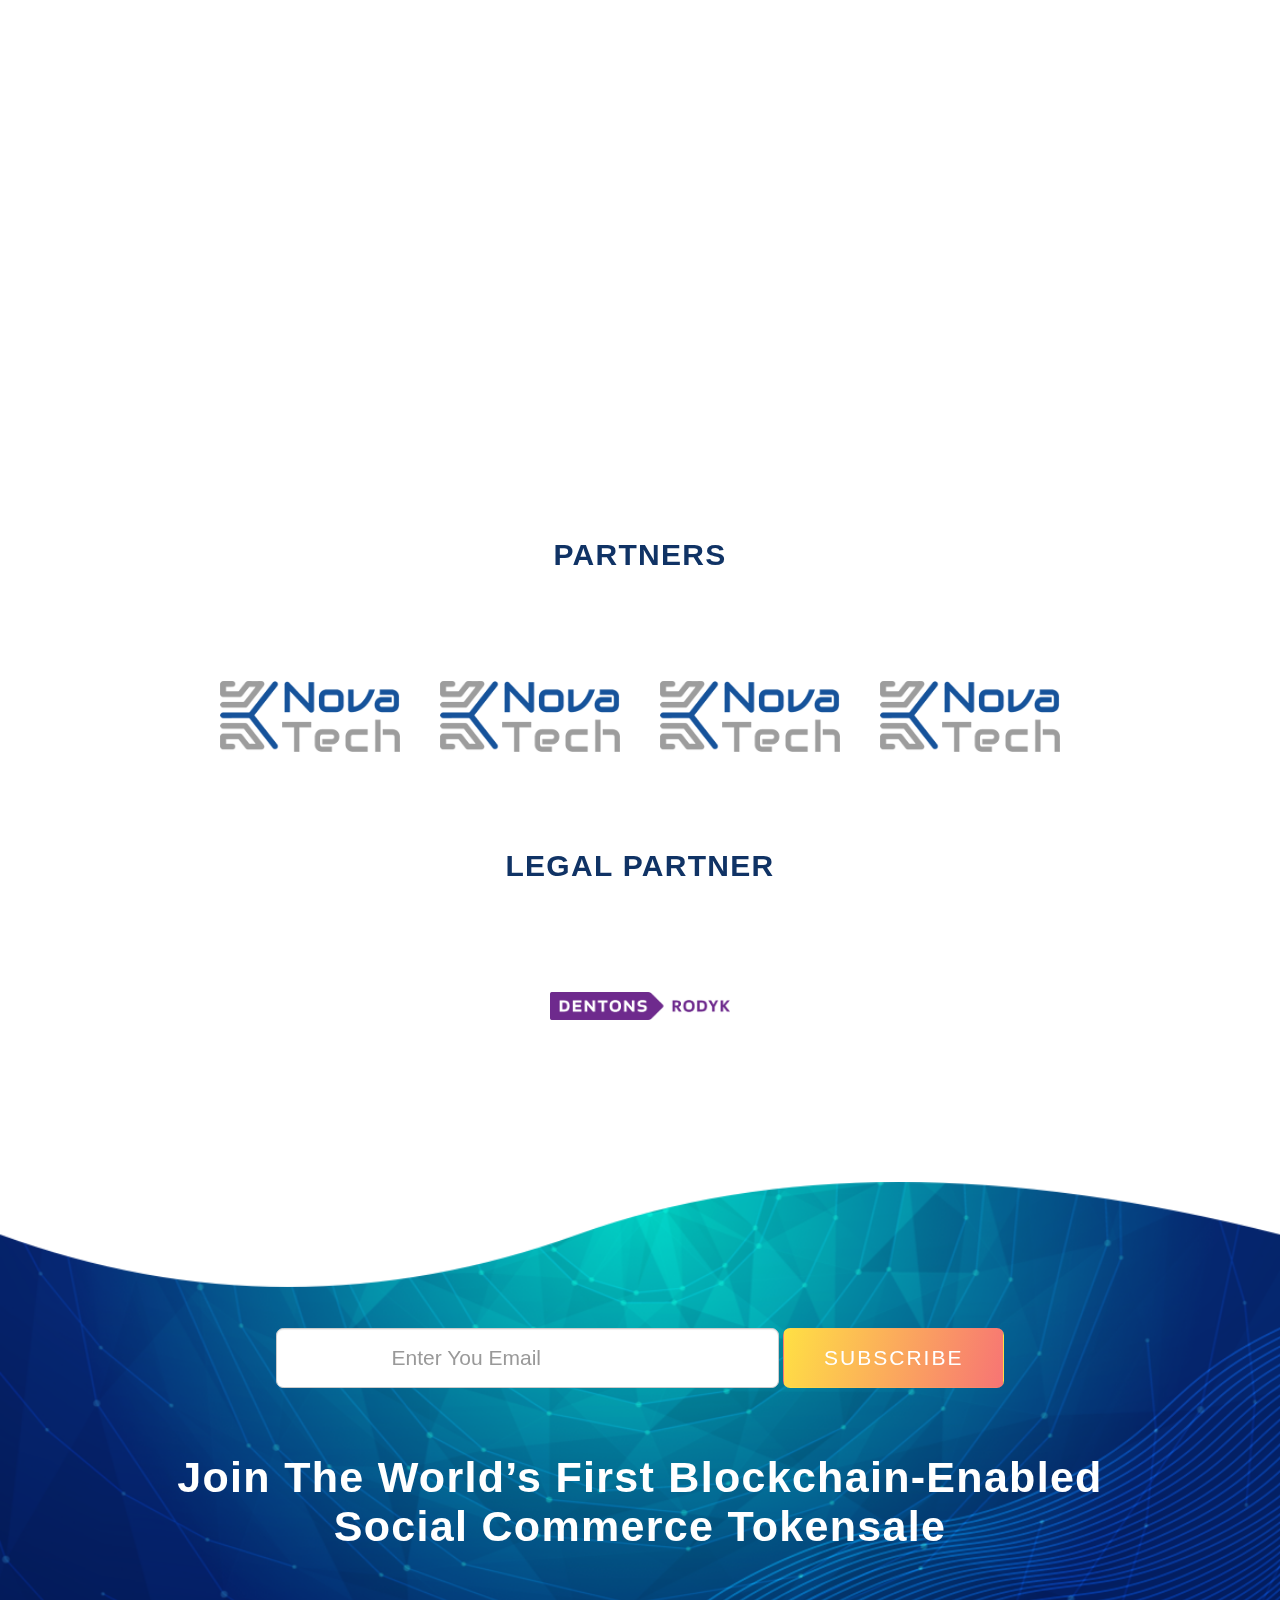
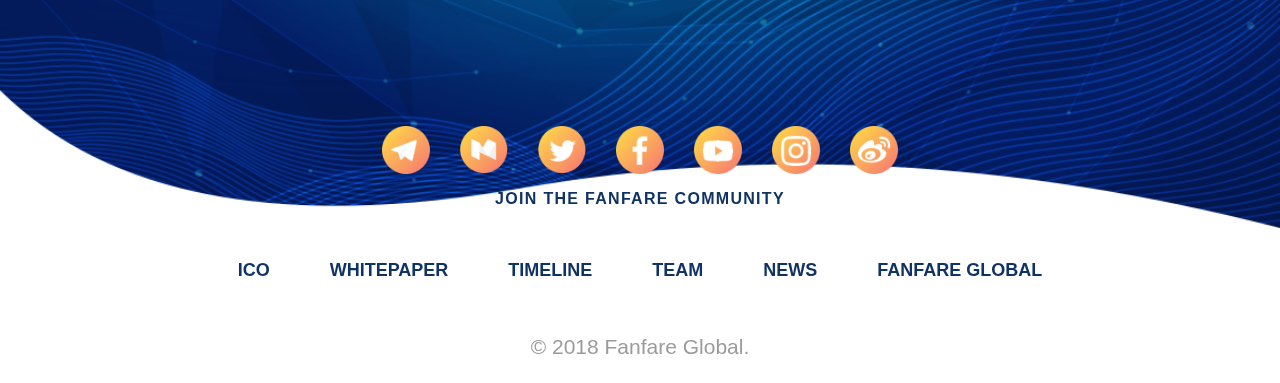
==== commit 0d5fa84a: "up" ====
--- a/index.html
+++ b/index.html
@@ -177,8 +177,8 @@
                 </div>
                 <div class="container hidden-xs">
                     <div class="row">
-                        <div class="col-sm-6 inner-content">
-                            <div class="con-text">
+                        <div class="inner-content">
+                            <div class="col-sm-6 con-text">
                                 <p>
                                     An inventive content-sharing ecosystem to connect brands and users easily through
                                     consumer-generated shoppable videos using smart contracts and a common currency.
@@ -213,6 +213,7 @@
 
             </div>
         </div>
+        <div class="sp-res"></div>
     </section>
     <section class="">
         <div class="wrapper-container">
--- a/css/screen.css
+++ b/css/screen.css
@@ -43,9 +43,9 @@
     overflow: hidden;
 }
 
-.cn-contact .container {
+/*.cn-contact .container {
     position: relative;
-}
+}*/
 
 .navbar {
     position: relative;
@@ -161,6 +161,7 @@
     box-shadow: 0 2px 6px 0 rgba(16, 51, 101, 0.89);
     margin-left: 1px;
     margin-right: 1px;
+    margin-bottom:15px;
 }
 
 .c_card h3, .c_card h3 a, .c_card p {
@@ -801,6 +802,7 @@
     left: 0;
     right: 0;
     margin: auto;
+    z-index: 1;
 }
 .c-img-prod img {
     max-width: 525px;
@@ -956,10 +958,10 @@
     padding: 0;
 }
 
-.con-text ul li {
+/*.con-text ul li {
     float: left;
     margin-left: 30px;
-}
+}*/
 
 .con-text ul li:first-child {
     margin-left: 0;
@@ -979,6 +981,9 @@
 
 .product_phone .c-img-prod {
     float: left;
+    position: absolute;
+    bottom: 0;
+    z-index: 1;
 }
 
 header {
@@ -1392,13 +1397,24 @@
     position: relative;
 }
 
-section.cn-contact {
+section.cn-contact .sp-res {
     background: url(../images/bg/bgdesktop/bg2.png) bottom center no-repeat;
-    background-size: contain;
+    background-size: 100% auto;
+    position: absolute;
+    bottom:0;
+    left: 0;
+    width: 100%;
+    z-index: 0;
+    content:'';
 }
 
 .inner-content .con-text {
-    padding-top:12rem;
+    position: absolute;
+    right: 0;
+    z-index: 1;
+}
+.cn-contact .inner-content {
+    position: static;
 }
 
 section.header {
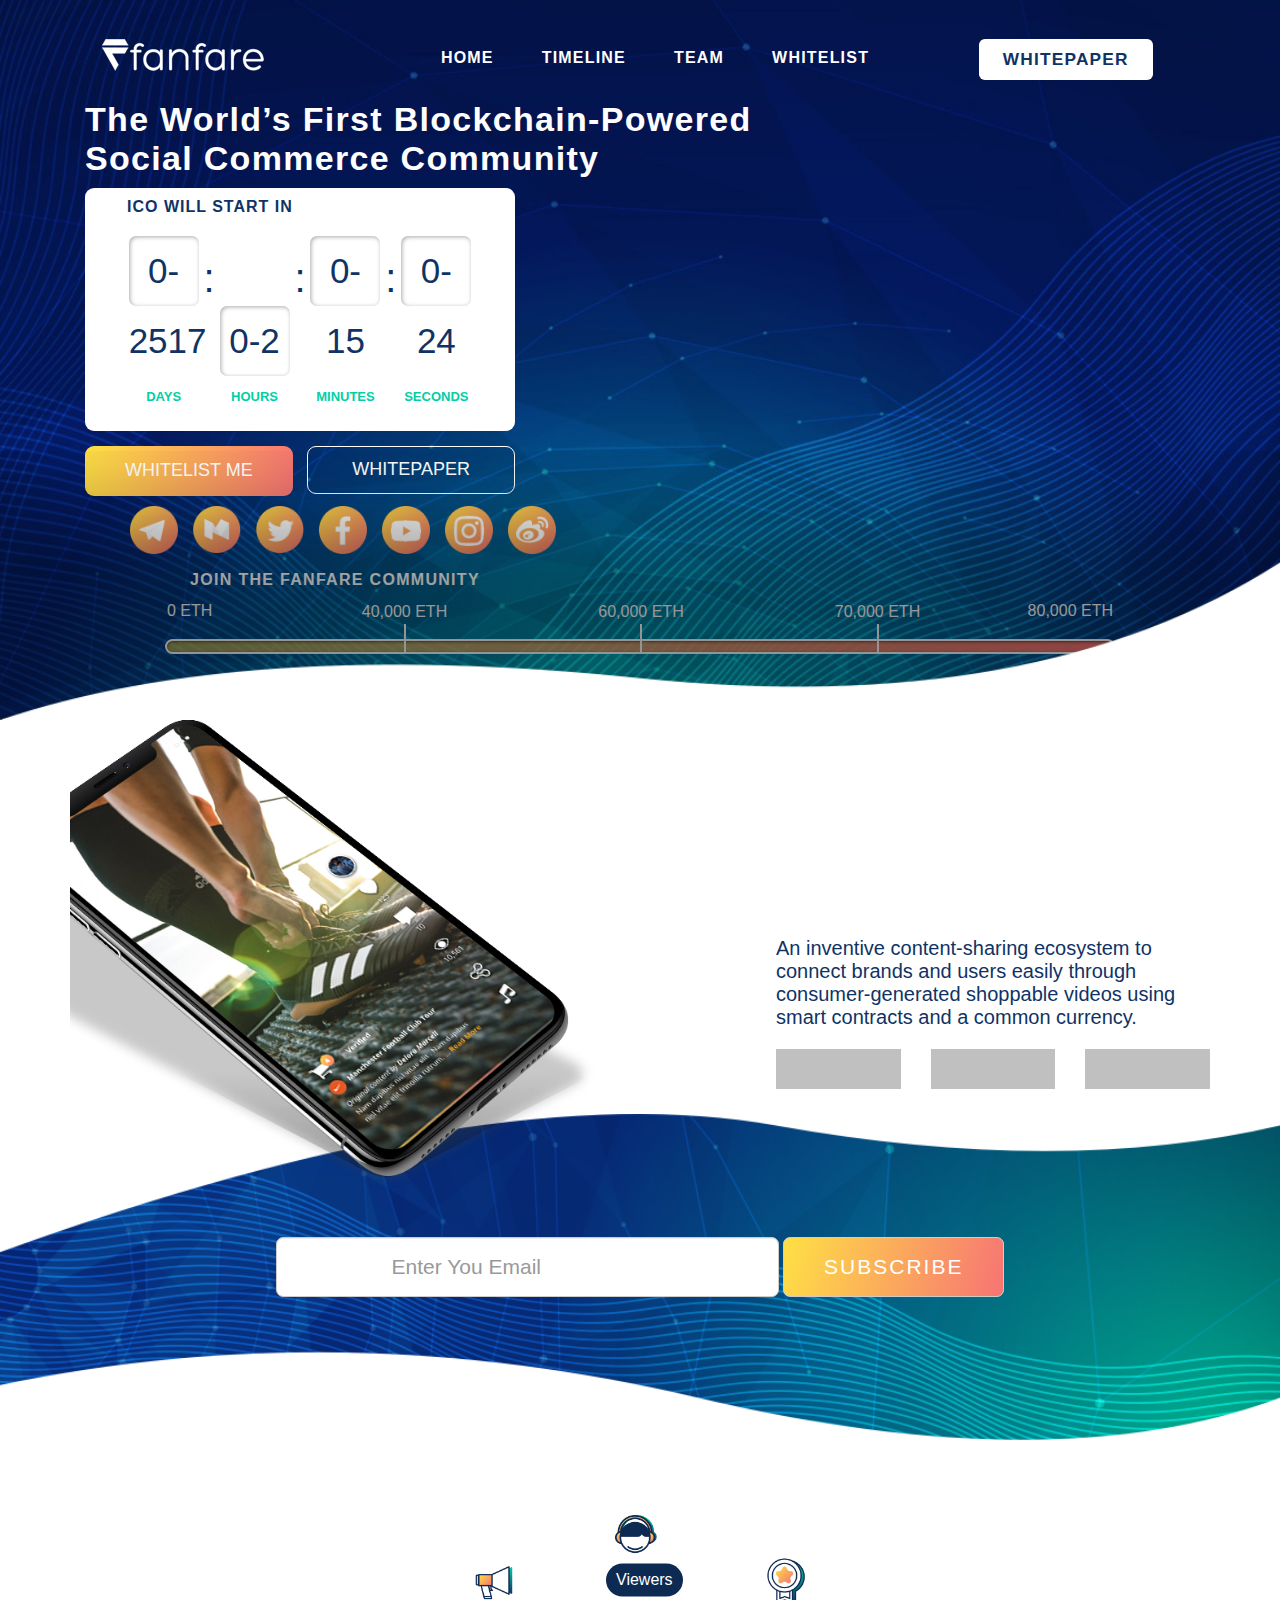
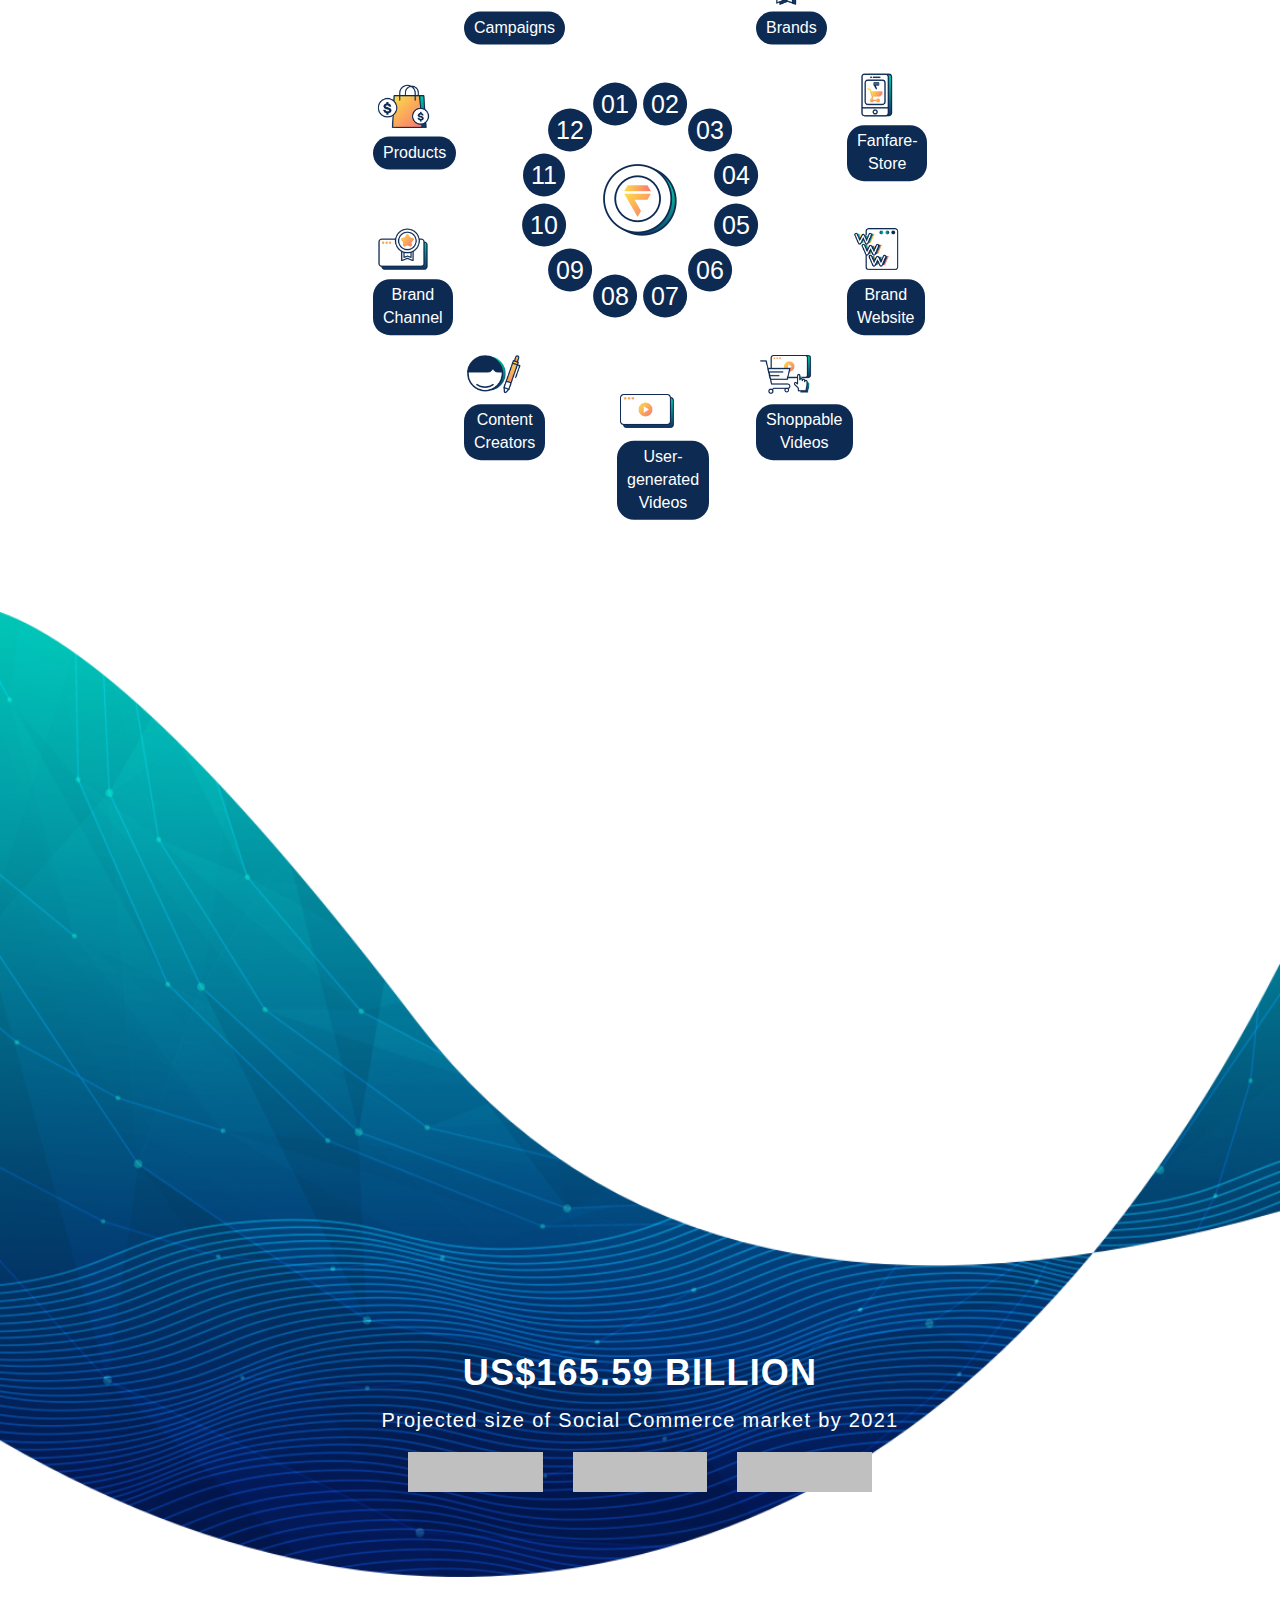
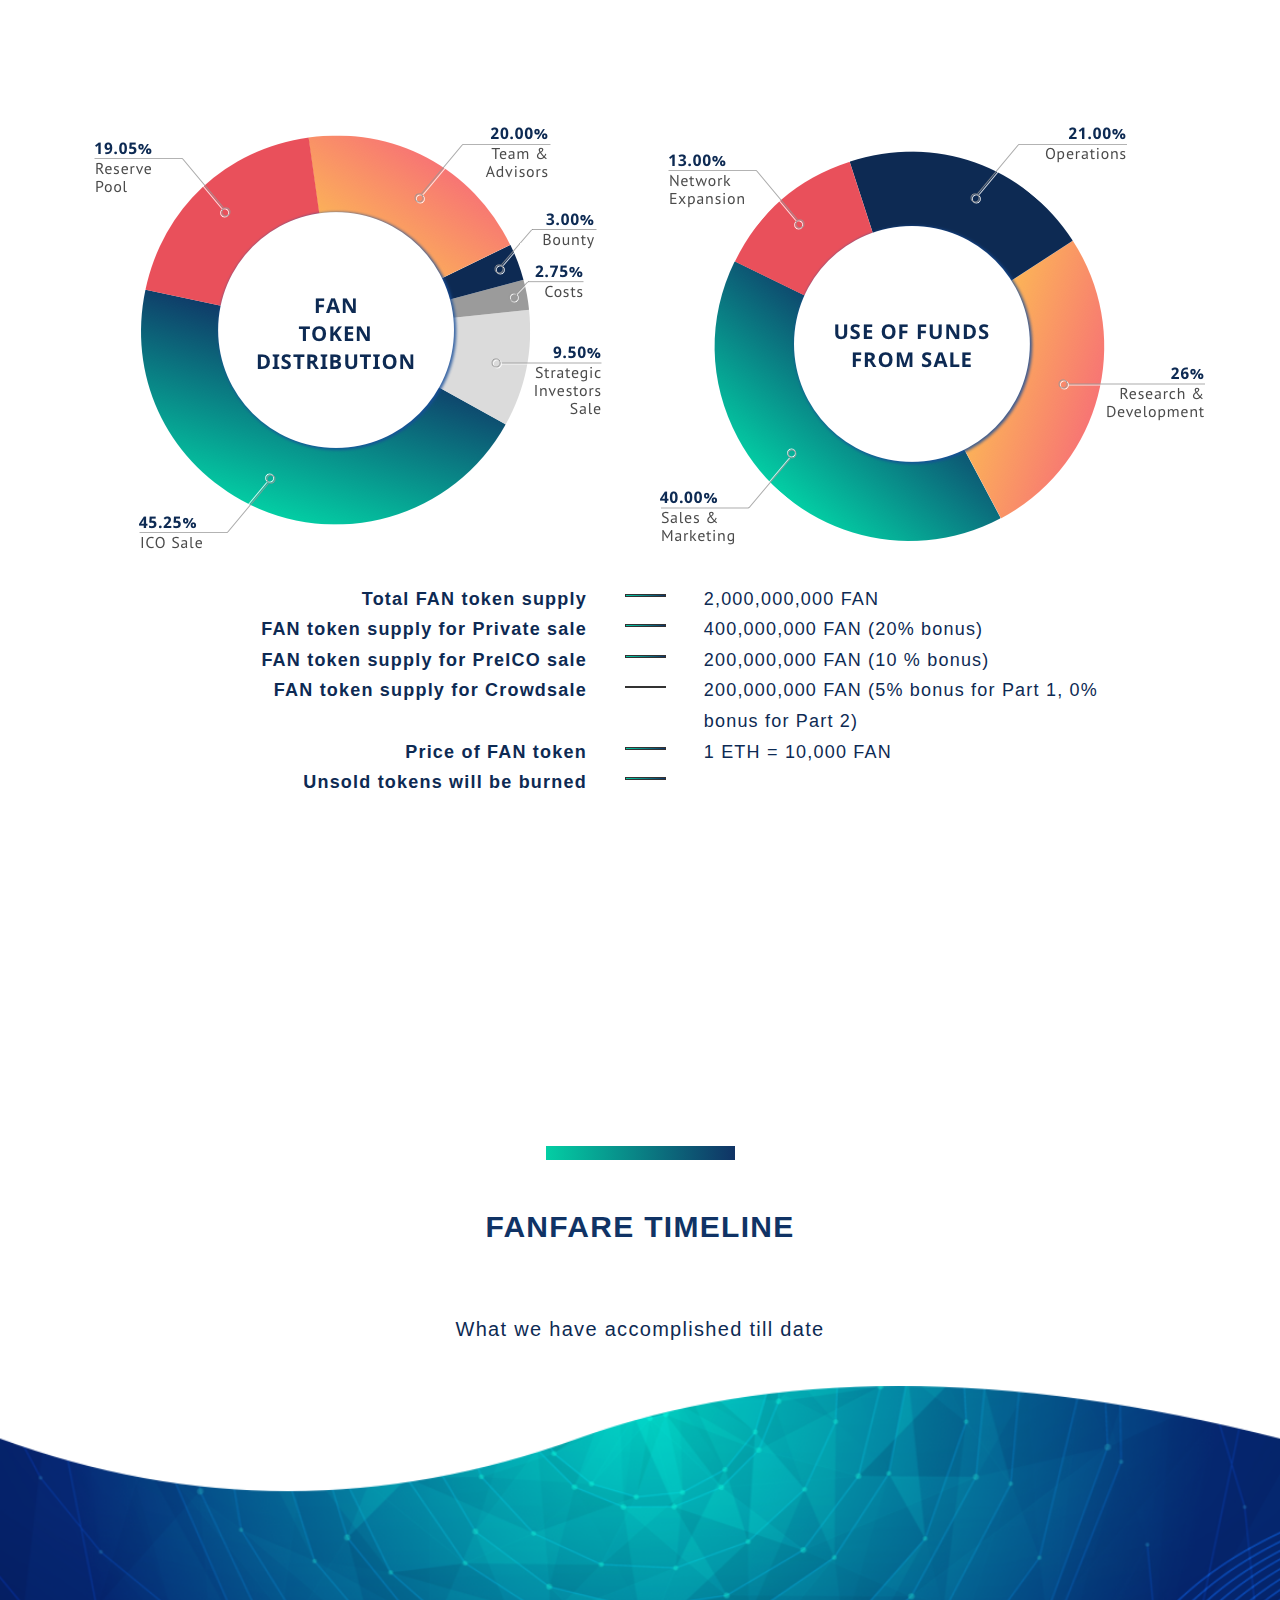
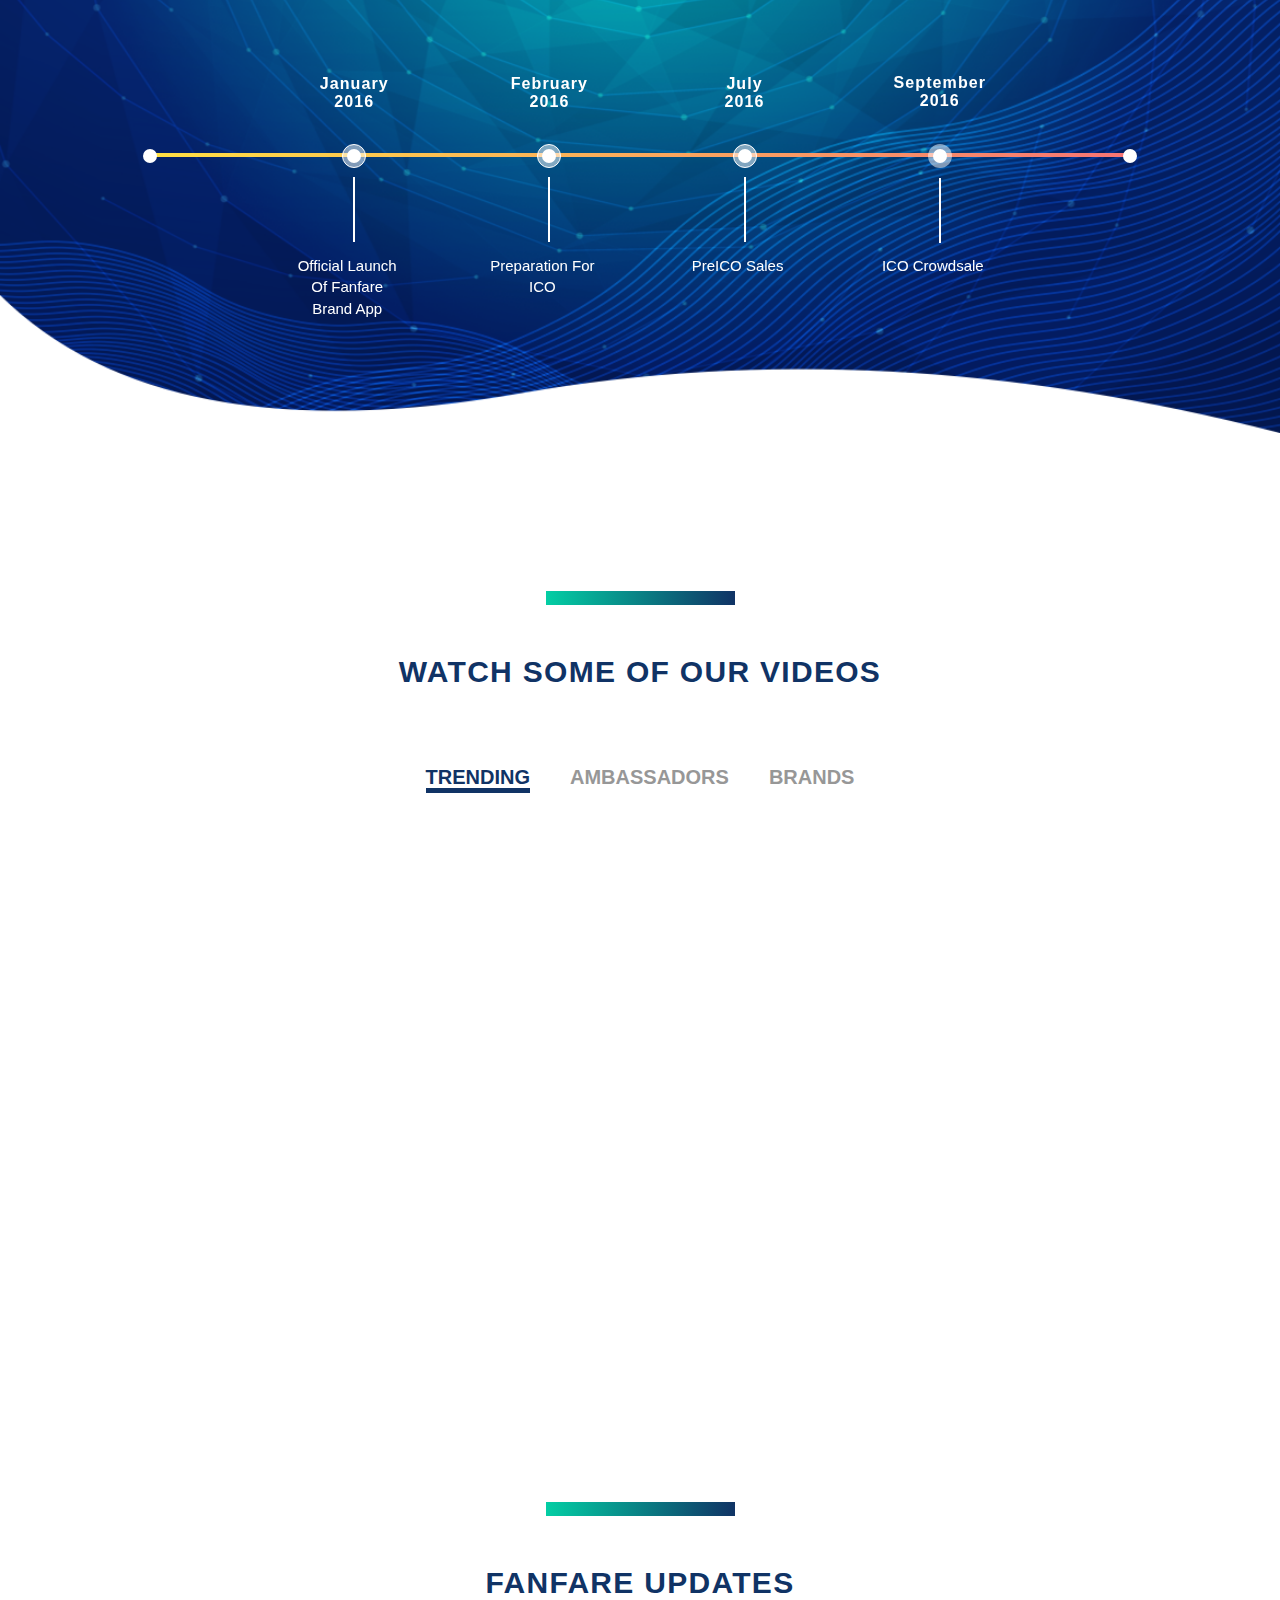
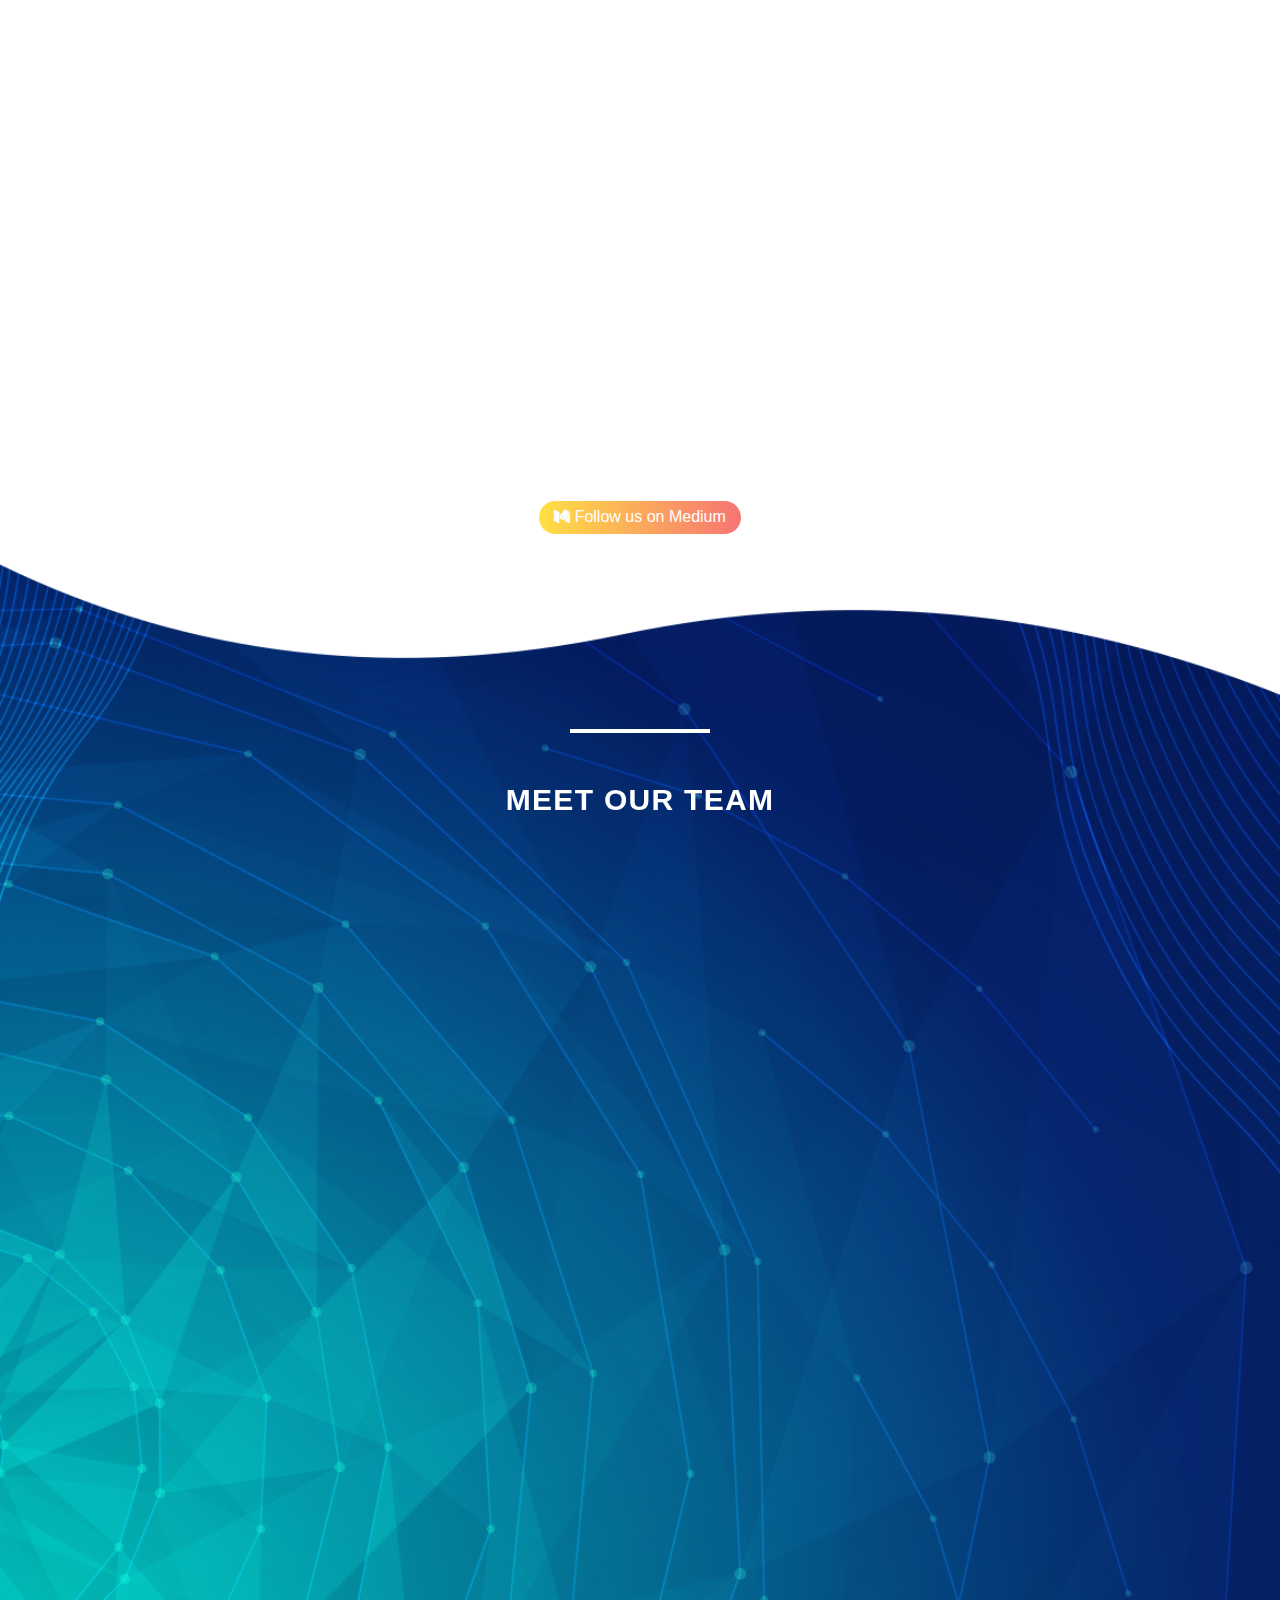
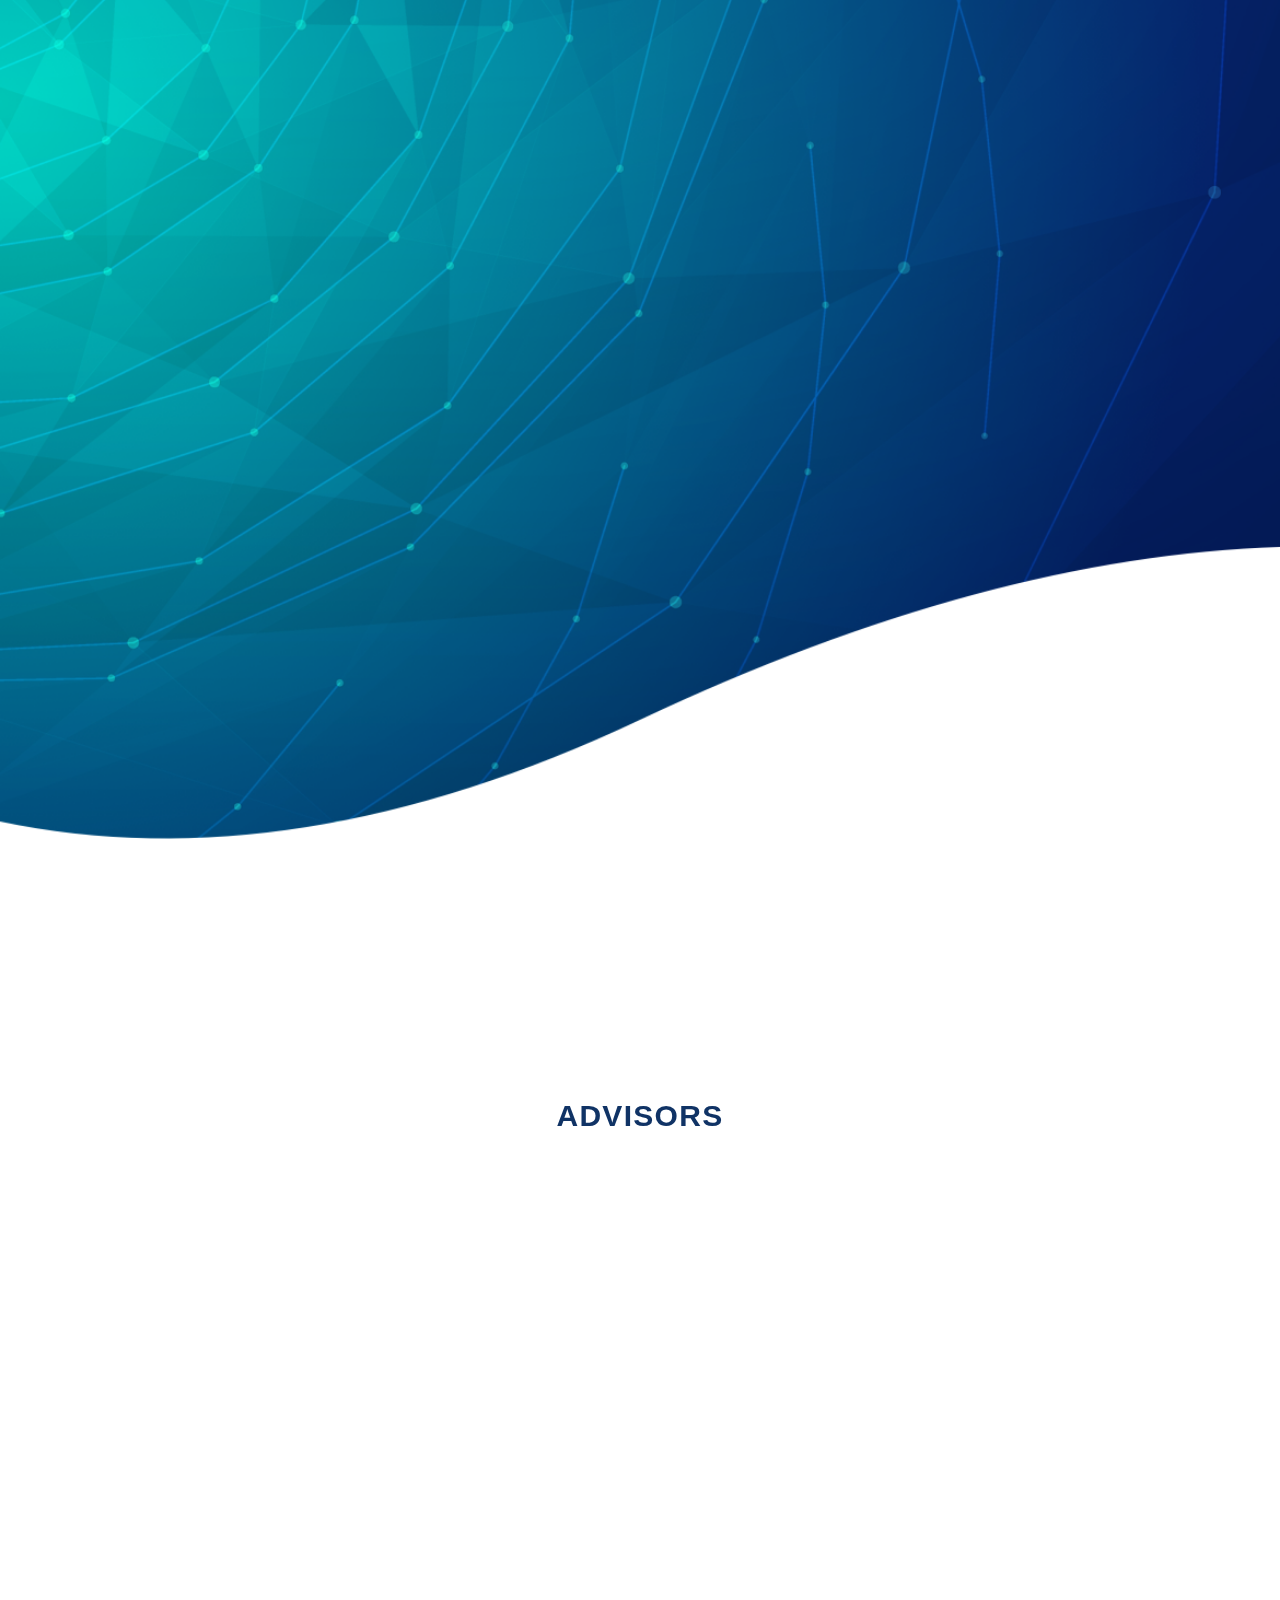
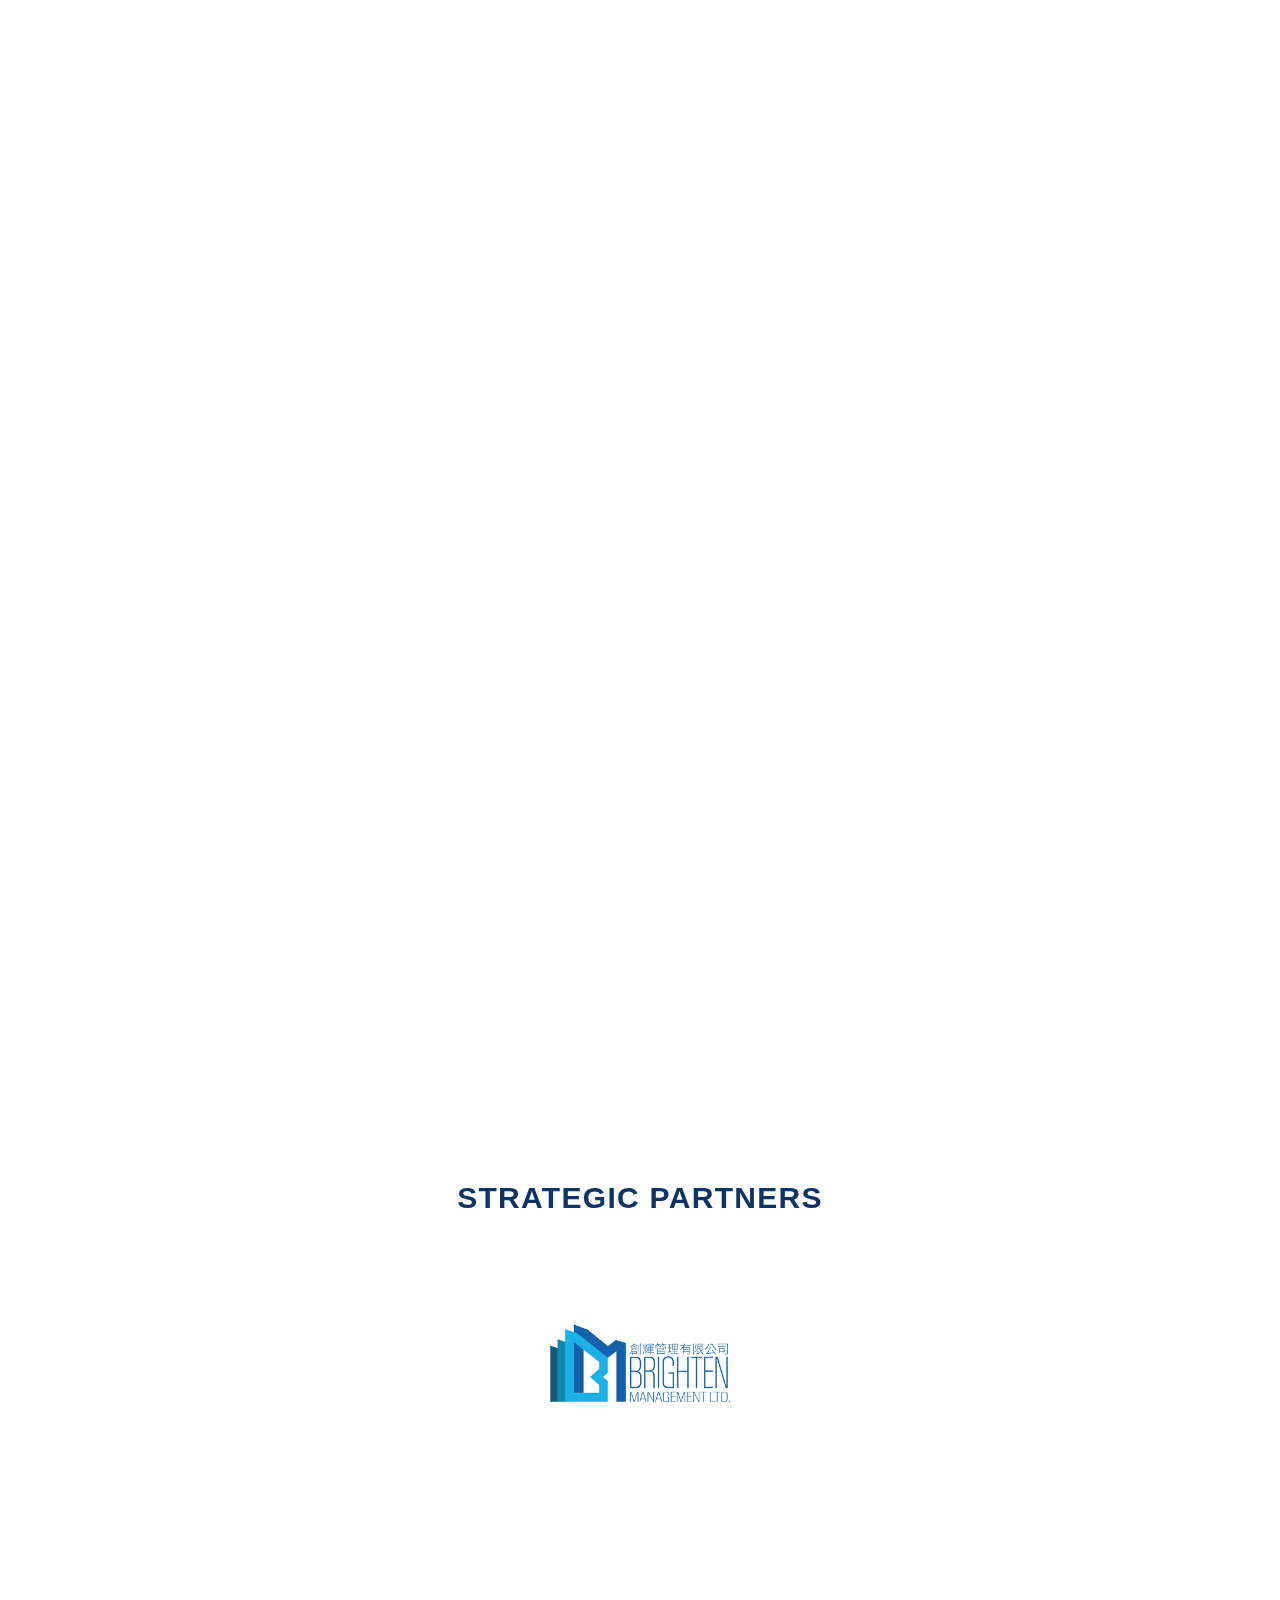
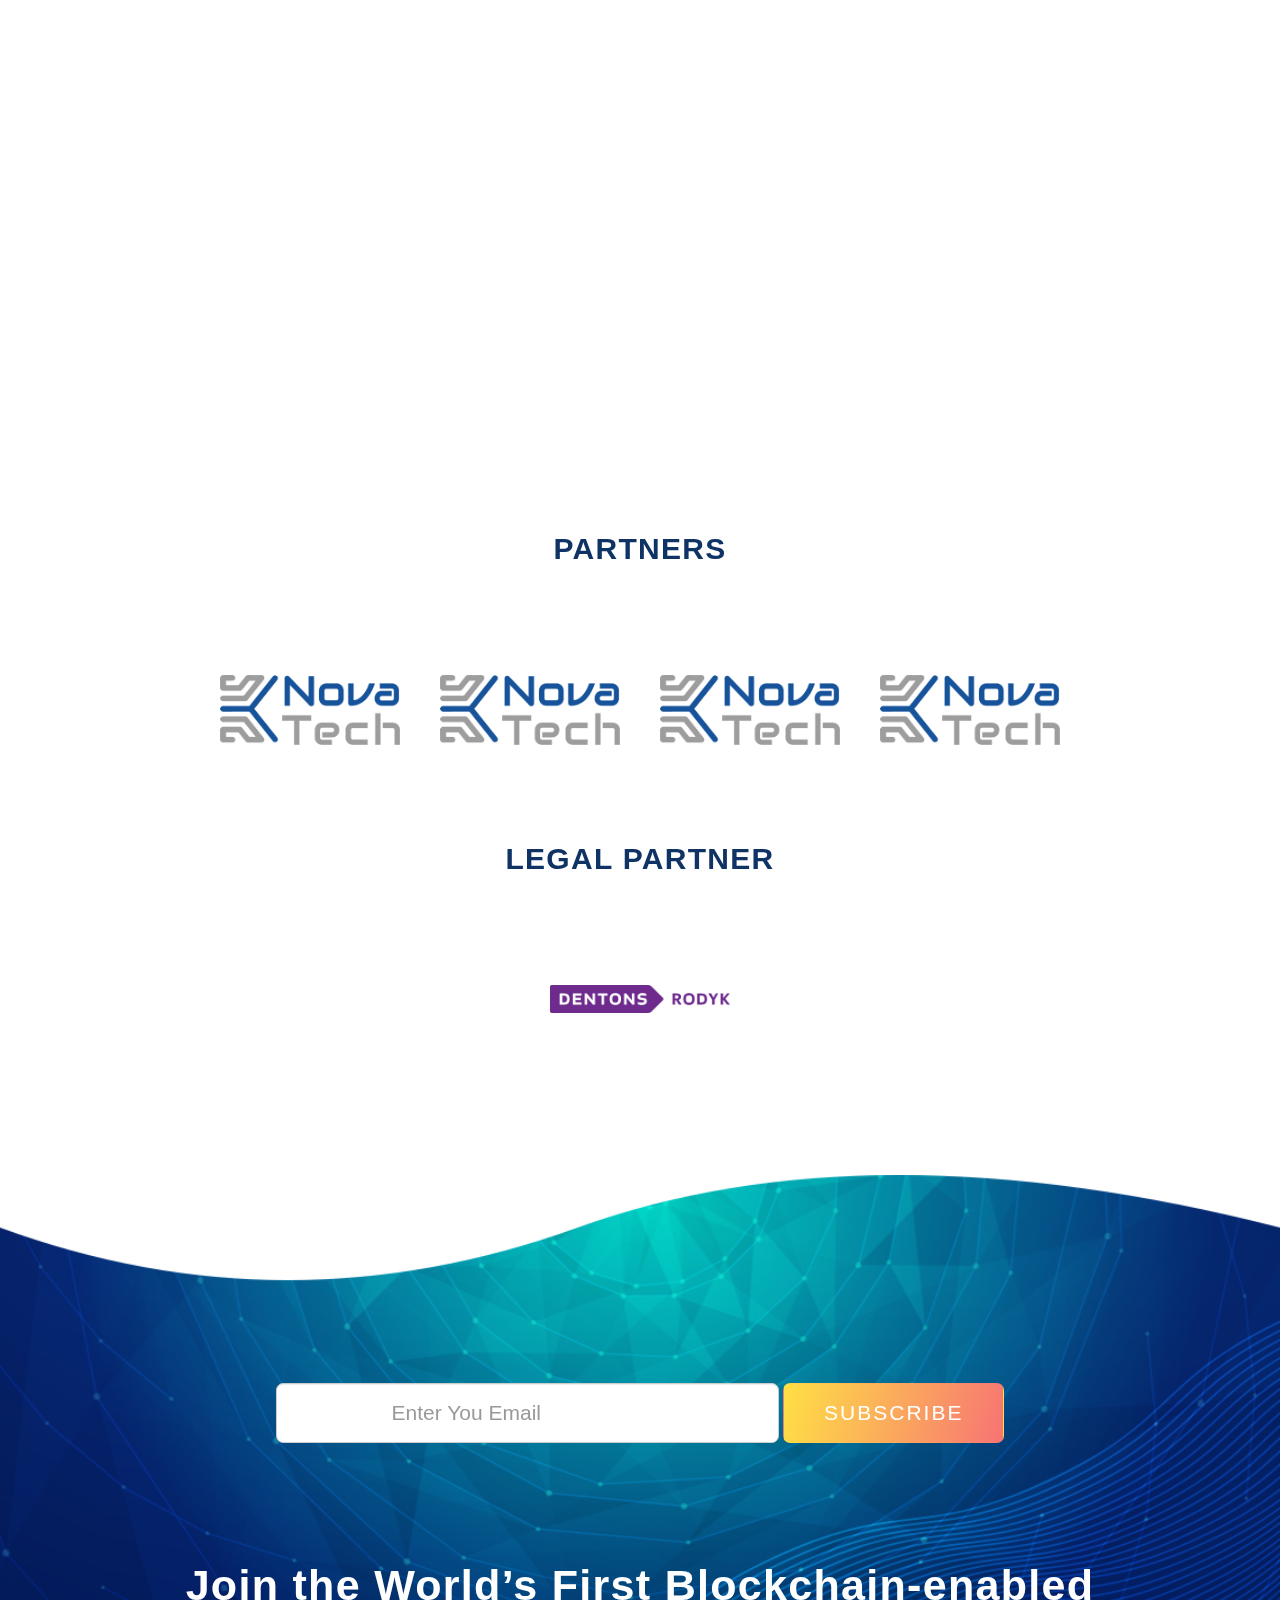
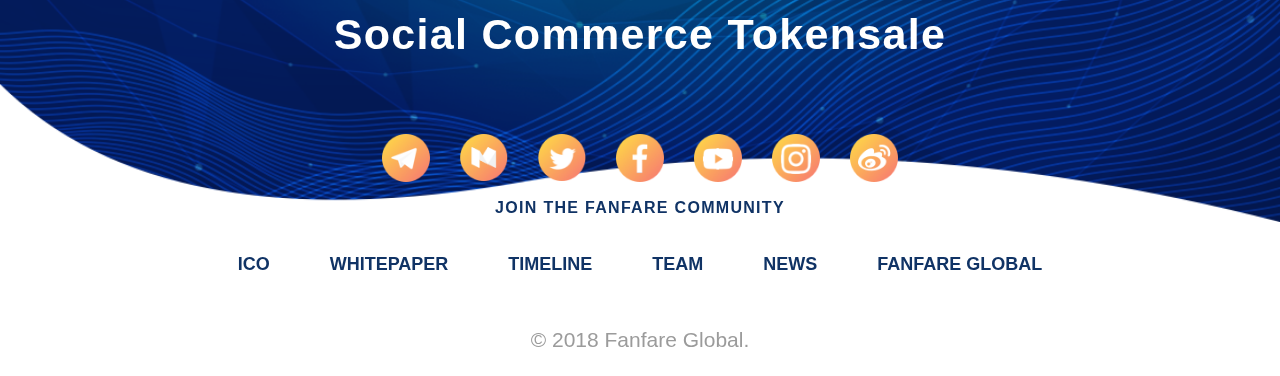
==== commit 76de303b: "up" ====
--- a/index.html
+++ b/index.html
@@ -774,6 +774,7 @@
                 </div>
             </div>
         </div>
+        <div class="sp-res"></div>
     </section>
     <section>
         <div class="wrapper-container">
@@ -1718,8 +1719,10 @@
 
                     </div>
                 </div>
+
             </div>
         </div>
+        <div class="sp-res"></div>
     </section>
     <section class="footer">
         <div class="wrapper-container">
--- a/css/screen.css
+++ b/css/screen.css
@@ -284,6 +284,8 @@
 
 .subscribe form {
     padding-top: 70px;
+    position: relative;
+    z-index: 1;
 }
 
 .subscribe .c-fanfare ul li {
@@ -798,7 +800,7 @@
     clear: both;
     padding: 0;
     position: absolute;
-    bottom: 9.625rem;
+    bottom: -5rem;
     left: 0;
     right: 0;
     margin: auto;
@@ -827,8 +829,11 @@
     font-size: 43px;
     color: #fff;
     text-align: center;
-    text-transform: capitalize;
-    padding: 65px 60px;
+    text-transform: initial;
+    padding: 0 15px 65px;
+    width: 950px;
+    max-width: 100%;
+    margin: 0 auto;
 }
 
 .footer .c-body .c-fanfare {
@@ -871,7 +876,7 @@
     color: #9b9b9b;
 }
 
-section.subscribe {
+section.subscribe .sp-res {
     background: url('../images/bg/bgdesktop/bg5.png') bottom center no-repeat;
     background-size: 100% auto;
 
@@ -881,9 +886,18 @@
     display: none;
 }
 
-.social_links {
+/*.social_links {
     position: absolute;
-    bottom: 0;
+    bottom: -15px;
+    width: 100%;
+    left: 0;
+    z-index: 1;
+}*/
+
+.subscribe .c-body {
+    position:absolute;
+    bottom: -15px;
+    z-index: 1;
     width: 100%;
     left: 0;
 }
@@ -954,7 +968,6 @@
 
 .con-text ul {
     list-style-type: none;
-    display: inline-block;
     padding: 0;
 }
 
@@ -969,9 +982,8 @@
 
 .con-text ul li a {
     display: block;
-    width: 0;
     height: 0;
-    padding: 20px 65px;
+    padding: 20px 0px;
     background: #c0c0c0;
 }
 
@@ -981,8 +993,7 @@
 
 .product_phone .c-img-prod {
     float: left;
-    position: absolute;
-    bottom: 0;
+    position: relative;
     z-index: 1;
 }
 
@@ -1015,7 +1026,7 @@
     padding-bottom: 15%;
 }
 
-section.fanfare_timelines {
+section.fanfare_timelines .sp-res {
     background: url('../images/bg/bgdesktop/bg5.png') bottom center no-repeat;
     background-size: 100% auto;
 }
@@ -1400,12 +1411,14 @@
 section.cn-contact .sp-res {
     background: url(../images/bg/bgdesktop/bg2.png) bottom center no-repeat;
     background-size: 100% auto;
+}
+
+.sp-res {
     position: absolute;
     bottom:0;
     left: 0;
     width: 100%;
     z-index: 0;
-    content:'';
 }
 
 .inner-content .con-text {
@@ -1418,8 +1431,19 @@
 }
 
 section.header {
-    background: url('../images/bg/bgdesktop/header-bg.png') no-repeat bottom center;
+    background: url('../images/bg/bgdesktop/header-bg.jpg') no-repeat bottom center;
     background-size: 100% auto;
+}
+section.header:after {
+    background: url('../images/bg/bgdesktop/first_bottom.png') no-repeat bottom center;
+    background-size: 100% auto;
+    position: absolute;
+    left: 0;
+    width: 100%;
+    bottom: 0;
+    content:'';
+    height: 100%;
+    z-index: 0;
 }
 .icon_itn img {
     max-width: 100%;
@@ -1526,8 +1550,7 @@
         top: 15px;
     }
     section.header {
-        background: url(../images/bg/bgmobile/bg1.png) no-repeat bottom center;
-        background-size: 100% auto;
+        background-color:#031246;
     }
     header .c-body h2 {
         font-size: 1.5rem;
